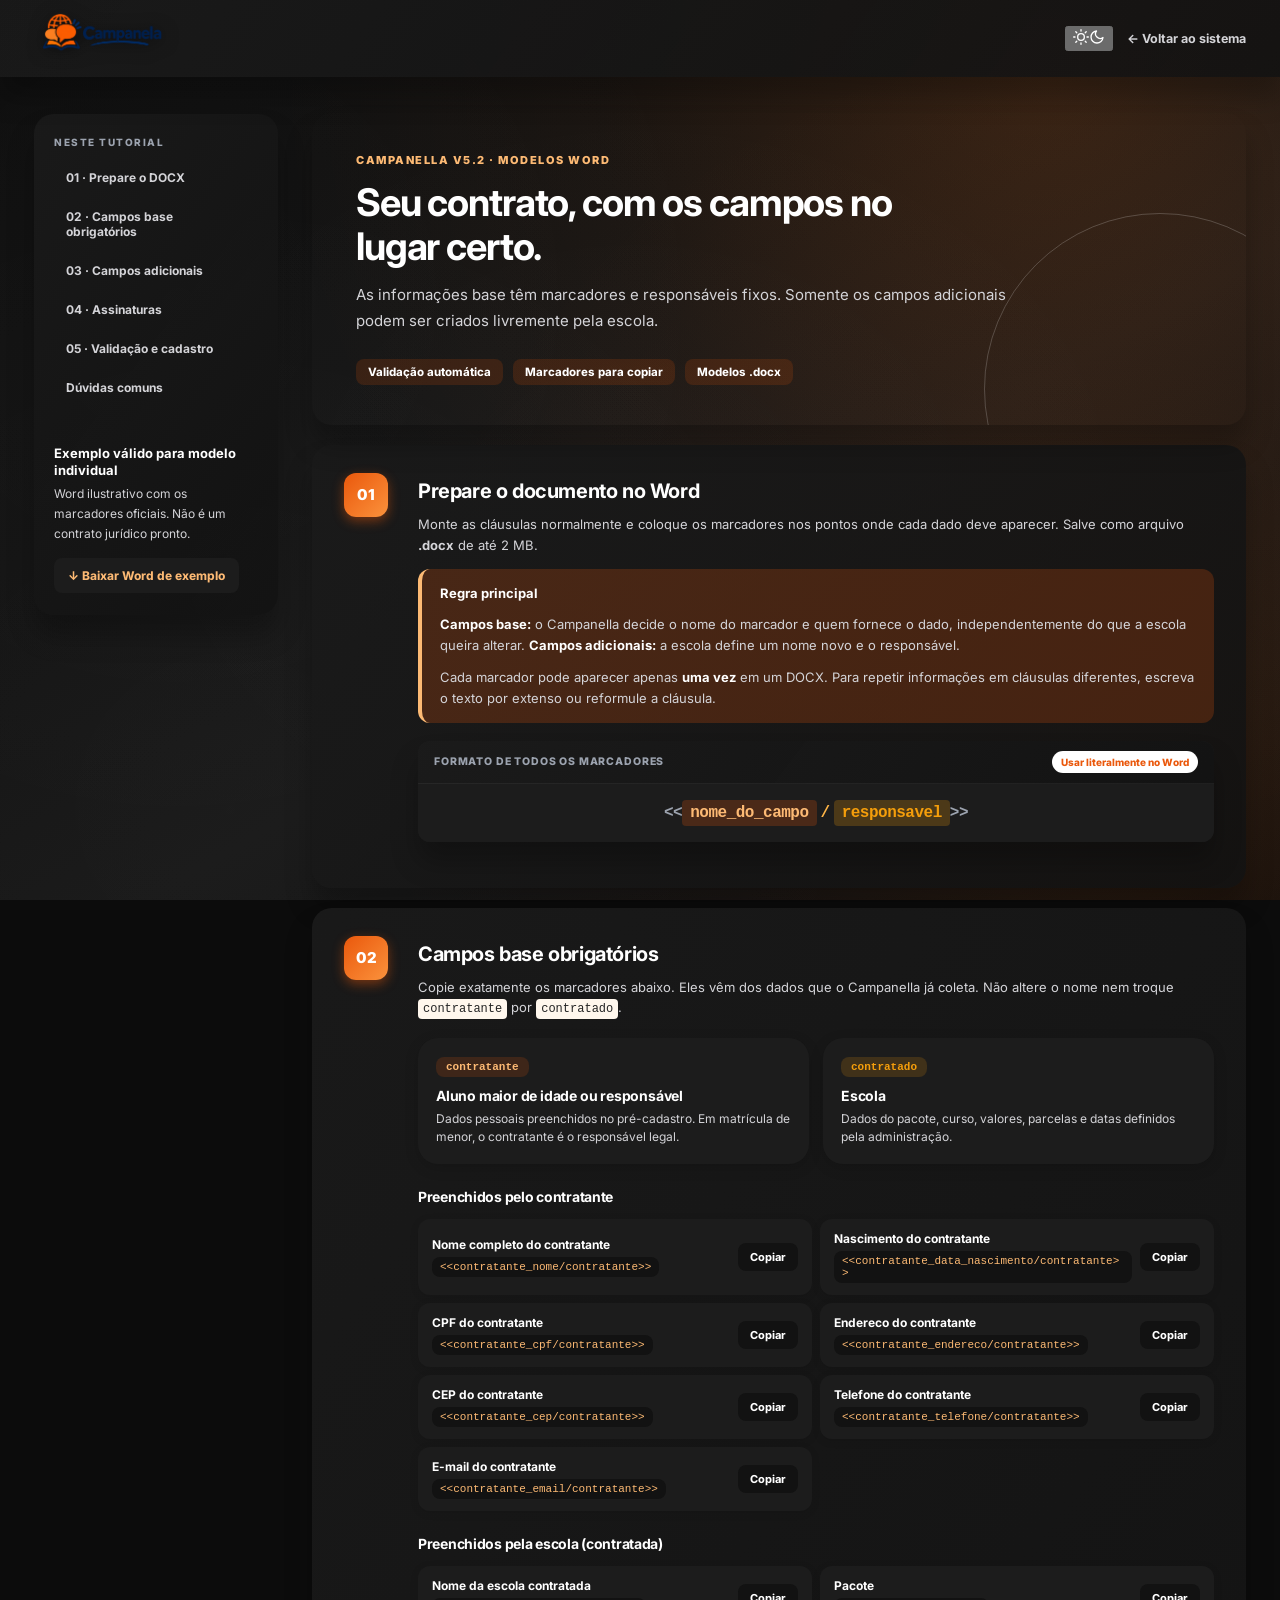
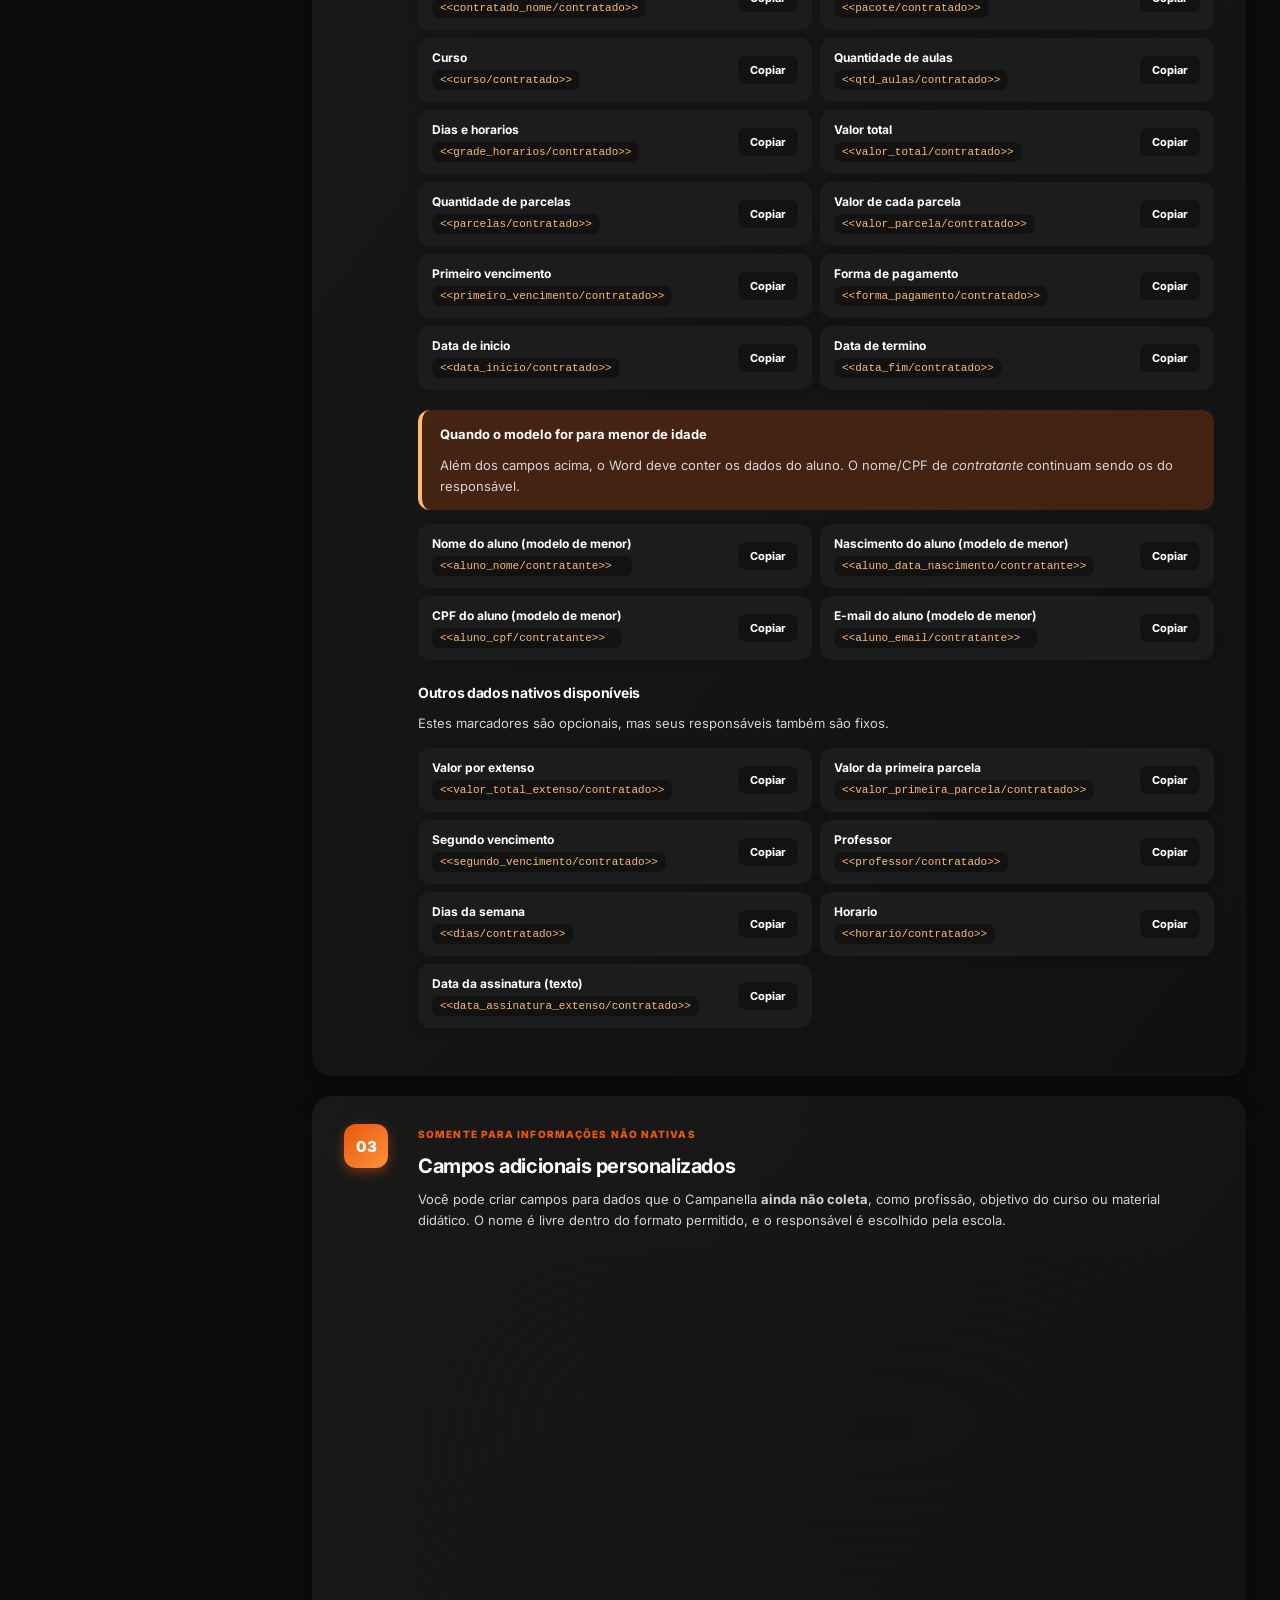
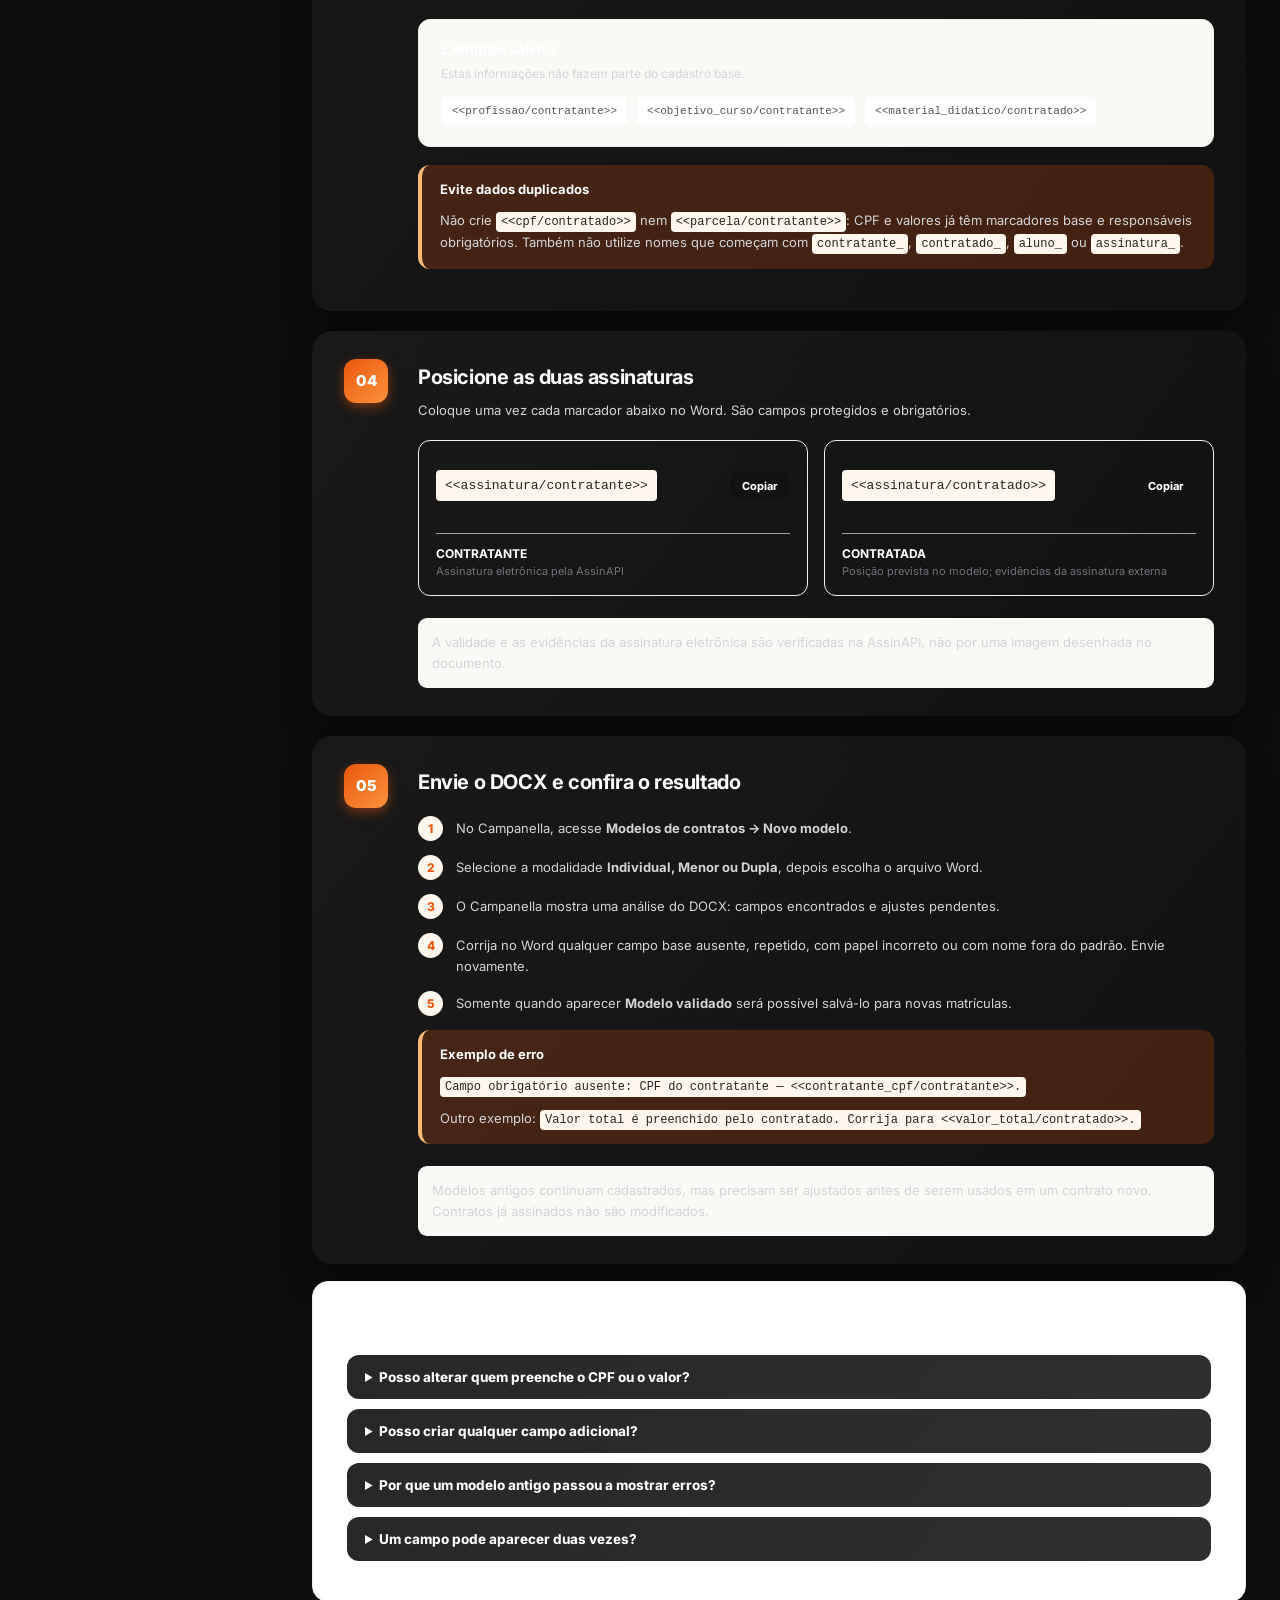
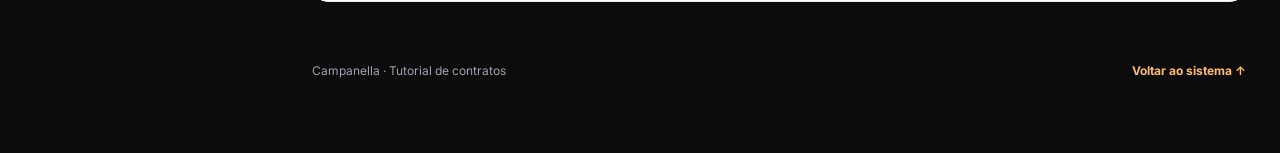
==== ajuda-contratos.html @ b0452ee2 "feat(ui): remover background, bordas e blur da barra superior (topbar transparente em ambos os temas" ====
<!doctype html>
<html lang="pt-BR"><head><meta charset="utf-8"><meta name="viewport" content="width=device-width, initial-scale=1"><meta name="referrer" content="no-referrer"><meta name="robots" content="noindex, nofollow"><title>Campanella · Tutorial de contratos</title><script>
  (function() {
    try {
      var saved = localStorage.getItem('campanella:theme');
      var theme = (saved === 'light' || saved === 'dark') ? saved : 'dark';
      document.documentElement.setAttribute('data-theme', theme);
      document.documentElement.style.colorScheme = theme;
    } catch(e) {}
  })();
</script>
<link rel="icon" type="image/png" href="./assets/img/logo-icon-color.png">
<link rel="apple-touch-icon" href="./assets/img/logo-icon-color.png">
<link rel="preconnect" href="https://fonts.googleapis.com">
<link rel="preconnect" href="https://fonts.gstatic.com" crossorigin>
<link href="https://fonts.googleapis.com/css2?family=Inter:wght@300;400;500;600;700;800&display=swap" rel="stylesheet">
<link rel="stylesheet" href="./css/ajuda-contratos.css?v=5.2">
<link rel="stylesheet" href="./css/vision-theme.css?v=7.0.2">
</head>
<body><header class="guide-top"><div class="guide-top-inner"><a class="guide-brand" href="./index.html"><img class="brand-logo brand-logo-light" src="./assets/img/logo-horizontal-color.png" alt="Campanella" style="height:34px"><img class="brand-logo brand-logo-dark" src="./assets/img/logo-horizontal-color.png" alt="Campanella" style="height:34px"></a><div style="display:flex;align-items:center;gap:14px"><button type="button" class="theme-toggle" id="guideThemeToggle" aria-label="Alternar tema visual" title="Alternar Dark/Light mode"><svg class="theme-icon theme-icon--sun" viewBox="0 0 24 24" width="16" height="16" fill="none" stroke="currentColor" stroke-width="2" stroke-linecap="round" stroke-linejoin="round" aria-hidden="true"><circle cx="12" cy="12" r="5"/><line x1="12" y1="1" x2="12" y2="3"/><line x1="12" y1="21" x2="12" y2="23"/><line x1="4.22" y1="4.22" x2="5.64" y2="5.64"/><line x1="18.36" y1="18.36" x2="19.78" y2="19.78"/><line x1="1" y1="12" x2="3" y2="12"/><line x1="21" y1="12" x2="23" y2="12"/><line x1="4.22" y1="19.78" x2="5.64" y2="18.36"/><line x1="18.36" y1="5.64" x2="19.78" y2="4.22"/></svg><svg class="theme-icon theme-icon--moon" viewBox="0 0 24 24" width="16" height="16" fill="none" stroke="currentColor" stroke-width="2" stroke-linecap="round" stroke-linejoin="round" aria-hidden="true"><path d="M21 12.79A9 9 0 1 1 11.21 3 7 7 0 0 0 21 12.79z"/></svg></button><a class="back" href="./index.html">← Voltar ao sistema</a></div></div></header>
<main class="guide-layout"><aside class="guide-sidebar" aria-label="Navegação"><div class="guide-nav-title">Neste tutorial</div><nav class="guide-nav">
<a href="#preparar">01 · Prepare o DOCX</a><a href="#base">02 · Campos base obrigatórios</a><a href="#extras">03 · Campos adicionais</a><a href="#assinaturas">04 · Assinaturas</a><a href="#validacao">05 · Validação e cadastro</a><a href="#duvidas">Dúvidas comuns</a></nav>
<div class="guide-side-note"><strong>Exemplo válido para modelo individual</strong><p>Word ilustrativo com os marcadores oficiais. Não é um contrato jurídico pronto.</p><a href="./exemplos/Modelo_de_Contrato_com_Marcadores.docx" download>↓ Baixar Word de exemplo</a></div></aside>
<div class="guide-main"><div class="guide-hero"><div class="guide-overline">CAMPANELLA V5.2 · MODELOS WORD</div><h1>Seu contrato, com os campos no lugar certo.</h1><p>As informações base têm marcadores e responsáveis fixos. Somente os campos adicionais podem ser criados livremente pela escola.</p><div class="guide-hero-footer"><span>Validação automática</span><span>Marcadores para copiar</span><span>Modelos .docx</span></div></div>
<section id="preparar" class="step"><div class="step-number">01</div><div class="step-content"><h2>Prepare o documento no Word</h2><p>Monte as cláusulas normalmente e coloque os marcadores nos pontos onde cada dado deve aparecer. Salve como arquivo <strong>.docx</strong> de até 2 MB.</p>
<div class="guide-tip"><strong>Regra principal</strong><p><b>Campos base:</b> o Campanella decide o nome do marcador e quem fornece o dado, independentemente do que a escola queira alterar. <b>Campos adicionais:</b> a escola define um nome novo e o responsável.</p><p>Cada marcador pode aparecer apenas <strong>uma vez</strong> em um DOCX. Para repetir informações em cláusulas diferentes, escreva o texto por extenso ou reformule a cláusula.</p></div>
<div class="syntax-showcase"><div class="syntax-header"><span>FORMATO DE TODOS OS MARCADORES</span><span class="syntax-label">Usar literalmente no Word</span></div><div class="syntax-formula"><span class="syntax-delim">&lt;&lt;</span><span class="syntax-name">nome_do_campo</span><span class="syntax-slash">/</span><span class="syntax-who">responsavel</span><span class="syntax-delim">&gt;&gt;</span></div></div>
</div></section>
<section id="base" class="step"><div class="step-number">02</div><div class="step-content"><h2>Campos base obrigatórios</h2><p>Copie exatamente os marcadores abaixo. Eles vêm dos dados que o Campanella já coleta. Não altere o nome nem troque <code>contratante</code> por <code>contratado</code>.</p>
<div class="role-grid role-definitions"><article class="role-card"><span class="role-token">contratante</span><h4>Aluno maior de idade ou responsável</h4><p>Dados pessoais preenchidos no pré-cadastro. Em matrícula de menor, o contratante é o responsável legal.</p></article><article class="role-card"><span class="role-token">contratado</span><h4>Escola</h4><p>Dados do pacote, curso, valores, parcelas e datas definidos pela administração.</p></article></div>
<h3>Preenchidos pelo contratante</h3><div class="base-field-list"><div class="base-field-line"><div><strong>Nome completo do contratante</strong><code>&lt;&lt;contratante_nome/contratante&gt;&gt;</code></div><button class="copy" type="button" data-copy="&lt;&lt;contratante_nome/contratante&gt;&gt;">Copiar</button></div>
<div class="base-field-line"><div><strong>Nascimento do contratante</strong><code>&lt;&lt;contratante_data_nascimento/contratante&gt;&gt;</code></div><button class="copy" type="button" data-copy="&lt;&lt;contratante_data_nascimento/contratante&gt;&gt;">Copiar</button></div>
<div class="base-field-line"><div><strong>CPF do contratante</strong><code>&lt;&lt;contratante_cpf/contratante&gt;&gt;</code></div><button class="copy" type="button" data-copy="&lt;&lt;contratante_cpf/contratante&gt;&gt;">Copiar</button></div>
<div class="base-field-line"><div><strong>Endereco do contratante</strong><code>&lt;&lt;contratante_endereco/contratante&gt;&gt;</code></div><button class="copy" type="button" data-copy="&lt;&lt;contratante_endereco/contratante&gt;&gt;">Copiar</button></div>
<div class="base-field-line"><div><strong>CEP do contratante</strong><code>&lt;&lt;contratante_cep/contratante&gt;&gt;</code></div><button class="copy" type="button" data-copy="&lt;&lt;contratante_cep/contratante&gt;&gt;">Copiar</button></div>
<div class="base-field-line"><div><strong>Telefone do contratante</strong><code>&lt;&lt;contratante_telefone/contratante&gt;&gt;</code></div><button class="copy" type="button" data-copy="&lt;&lt;contratante_telefone/contratante&gt;&gt;">Copiar</button></div>
<div class="base-field-line"><div><strong>E-mail do contratante</strong><code>&lt;&lt;contratante_email/contratante&gt;&gt;</code></div><button class="copy" type="button" data-copy="&lt;&lt;contratante_email/contratante&gt;&gt;">Copiar</button></div></div>
<h3>Preenchidos pela escola (contratada)</h3><div class="base-field-list"><div class="base-field-line"><div><strong>Nome da escola contratada</strong><code>&lt;&lt;contratado_nome/contratado&gt;&gt;</code></div><button class="copy" type="button" data-copy="&lt;&lt;contratado_nome/contratado&gt;&gt;">Copiar</button></div>
<div class="base-field-line"><div><strong>Pacote</strong><code>&lt;&lt;pacote/contratado&gt;&gt;</code></div><button class="copy" type="button" data-copy="&lt;&lt;pacote/contratado&gt;&gt;">Copiar</button></div>
<div class="base-field-line"><div><strong>Curso</strong><code>&lt;&lt;curso/contratado&gt;&gt;</code></div><button class="copy" type="button" data-copy="&lt;&lt;curso/contratado&gt;&gt;">Copiar</button></div>
<div class="base-field-line"><div><strong>Quantidade de aulas</strong><code>&lt;&lt;qtd_aulas/contratado&gt;&gt;</code></div><button class="copy" type="button" data-copy="&lt;&lt;qtd_aulas/contratado&gt;&gt;">Copiar</button></div>
<div class="base-field-line"><div><strong>Dias e horarios</strong><code>&lt;&lt;grade_horarios/contratado&gt;&gt;</code></div><button class="copy" type="button" data-copy="&lt;&lt;grade_horarios/contratado&gt;&gt;">Copiar</button></div>
<div class="base-field-line"><div><strong>Valor total</strong><code>&lt;&lt;valor_total/contratado&gt;&gt;</code></div><button class="copy" type="button" data-copy="&lt;&lt;valor_total/contratado&gt;&gt;">Copiar</button></div>
<div class="base-field-line"><div><strong>Quantidade de parcelas</strong><code>&lt;&lt;parcelas/contratado&gt;&gt;</code></div><button class="copy" type="button" data-copy="&lt;&lt;parcelas/contratado&gt;&gt;">Copiar</button></div>
<div class="base-field-line"><div><strong>Valor de cada parcela</strong><code>&lt;&lt;valor_parcela/contratado&gt;&gt;</code></div><button class="copy" type="button" data-copy="&lt;&lt;valor_parcela/contratado&gt;&gt;">Copiar</button></div>
<div class="base-field-line"><div><strong>Primeiro vencimento</strong><code>&lt;&lt;primeiro_vencimento/contratado&gt;&gt;</code></div><button class="copy" type="button" data-copy="&lt;&lt;primeiro_vencimento/contratado&gt;&gt;">Copiar</button></div>
<div class="base-field-line"><div><strong>Forma de pagamento</strong><code>&lt;&lt;forma_pagamento/contratado&gt;&gt;</code></div><button class="copy" type="button" data-copy="&lt;&lt;forma_pagamento/contratado&gt;&gt;">Copiar</button></div>
<div class="base-field-line"><div><strong>Data de inicio</strong><code>&lt;&lt;data_inicio/contratado&gt;&gt;</code></div><button class="copy" type="button" data-copy="&lt;&lt;data_inicio/contratado&gt;&gt;">Copiar</button></div>
<div class="base-field-line"><div><strong>Data de termino</strong><code>&lt;&lt;data_fim/contratado&gt;&gt;</code></div><button class="copy" type="button" data-copy="&lt;&lt;data_fim/contratado&gt;&gt;">Copiar</button></div></div>
<div class="guide-tip"><strong>Quando o modelo for para menor de idade</strong><p>Além dos campos acima, o Word deve conter os dados do aluno. O nome/CPF de <em>contratante</em> continuam sendo os do responsável.</p></div><div class="base-field-list"><div class="base-field-line"><div><strong>Nome do aluno (modelo de menor)</strong><code>&lt;&lt;aluno_nome/contratante&gt;&gt;</code></div><button class="copy" type="button" data-copy="&lt;&lt;aluno_nome/contratante&gt;&gt;">Copiar</button></div>
<div class="base-field-line"><div><strong>Nascimento do aluno (modelo de menor)</strong><code>&lt;&lt;aluno_data_nascimento/contratante&gt;&gt;</code></div><button class="copy" type="button" data-copy="&lt;&lt;aluno_data_nascimento/contratante&gt;&gt;">Copiar</button></div>
<div class="base-field-line"><div><strong>CPF do aluno (modelo de menor)</strong><code>&lt;&lt;aluno_cpf/contratante&gt;&gt;</code></div><button class="copy" type="button" data-copy="&lt;&lt;aluno_cpf/contratante&gt;&gt;">Copiar</button></div>
<div class="base-field-line"><div><strong>E-mail do aluno (modelo de menor)</strong><code>&lt;&lt;aluno_email/contratante&gt;&gt;</code></div><button class="copy" type="button" data-copy="&lt;&lt;aluno_email/contratante&gt;&gt;">Copiar</button></div></div>
<h3>Outros dados nativos disponíveis</h3><p>Estes marcadores são opcionais, mas seus responsáveis também são fixos.</p><div class="base-field-list"><div class="base-field-line"><div><strong>Valor por extenso</strong><code>&lt;&lt;valor_total_extenso/contratado&gt;&gt;</code></div><button class="copy" type="button" data-copy="&lt;&lt;valor_total_extenso/contratado&gt;&gt;">Copiar</button></div>
<div class="base-field-line"><div><strong>Valor da primeira parcela</strong><code>&lt;&lt;valor_primeira_parcela/contratado&gt;&gt;</code></div><button class="copy" type="button" data-copy="&lt;&lt;valor_primeira_parcela/contratado&gt;&gt;">Copiar</button></div>
<div class="base-field-line"><div><strong>Segundo vencimento</strong><code>&lt;&lt;segundo_vencimento/contratado&gt;&gt;</code></div><button class="copy" type="button" data-copy="&lt;&lt;segundo_vencimento/contratado&gt;&gt;">Copiar</button></div>
<div class="base-field-line"><div><strong>Professor</strong><code>&lt;&lt;professor/contratado&gt;&gt;</code></div><button class="copy" type="button" data-copy="&lt;&lt;professor/contratado&gt;&gt;">Copiar</button></div>
<div class="base-field-line"><div><strong>Dias da semana</strong><code>&lt;&lt;dias/contratado&gt;&gt;</code></div><button class="copy" type="button" data-copy="&lt;&lt;dias/contratado&gt;&gt;">Copiar</button></div>
<div class="base-field-line"><div><strong>Horario</strong><code>&lt;&lt;horario/contratado&gt;&gt;</code></div><button class="copy" type="button" data-copy="&lt;&lt;horario/contratado&gt;&gt;">Copiar</button></div>
<div class="base-field-line"><div><strong>Data da assinatura (texto)</strong><code>&lt;&lt;data_assinatura_extenso/contratado&gt;&gt;</code></div><button class="copy" type="button" data-copy="&lt;&lt;data_assinatura_extenso/contratado&gt;&gt;">Copiar</button></div></div>
</div></section>
<section id="extras" class="step field-step"><div class="step-number">03</div><div class="step-content"><div class="field-heading"><span class="feature-label">SOMENTE PARA INFORMAÇÕES NÃO NATIVAS</span><h2>Campos adicionais personalizados</h2></div><p>Você pode criar campos para dados que o Campanella <strong>ainda não coleta</strong>, como profissão, objetivo do curso ou material didático. O nome é livre dentro do formato permitido, e o responsável é escolhido pela escola.</p>
<div class="marker-builder"><div class="builder-heading"><div><span class="feature-label">GERADOR DE MARCADORES</span><h3>Monte um campo adicional</h3><p>Escolha um nome novo, indique quem preenche e copie o resultado para o Word.</p></div><span class="builder-tag">Interativo</span></div>
<div class="builder-inputs"><div class="builder-field"><label for="custom-field-name">Nome do campo</label><input id="custom-field-name" type="text" maxlength="40" value="objetivo_curso" spellcheck="false" aria-describedby="marker-validation"><small>Letras minúsculas, números e underline; sem acentos ou espaços.</small></div><div class="builder-field"><label for="custom-field-role">Responsável</label><select id="custom-field-role"><option value="contratante">Contratante — aluno ou responsável</option><option value="contratado">Contratado — escola</option></select><small>Essa escolha vale somente para campos adicionais.</small></div></div>
<div class="builder-output"><div><span class="output-caption">COLE ESTE TEXTO NO WORD</span><code id="custom-marker-preview">&lt;&lt;objetivo_curso/contratante&gt;&gt;</code></div><button id="copy-custom-marker" type="button" class="copy-primary">Copiar marcador</button></div><p id="marker-validation" class="builder-validation" aria-live="polite"></p></div>
<div class="sample-examples"><h3>Exemplos válidos</h3><p>Estas informações não fazem parte do cadastro base.</p><div class="examples-list"><code>&lt;&lt;profissao/contratante&gt;&gt;</code><code>&lt;&lt;objetivo_curso/contratante&gt;&gt;</code><code>&lt;&lt;material_didatico/contratado&gt;&gt;</code></div></div>
<div class="guide-tip"><strong>Evite dados duplicados</strong><p>Não crie <code>&lt;&lt;cpf/contratado&gt;&gt;</code> nem <code>&lt;&lt;parcela/contratante&gt;&gt;</code>: CPF e valores já têm marcadores base e responsáveis obrigatórios. Também não utilize nomes que começam com <code>contratante_</code>, <code>contratado_</code>, <code>aluno_</code> ou <code>assinatura_</code>.</p></div>
</div></section>
<section id="assinaturas" class="step"><div class="step-number">04</div><div class="step-content"><h2>Posicione as duas assinaturas</h2><p>Coloque uma vez cada marcador abaixo no Word. São campos protegidos e obrigatórios.</p><div class="signature-sample"><div class="sig-block"><div class="marker-row"><code>&lt;&lt;assinatura/contratante&gt;&gt;</code><button type="button" class="copy" data-copy="&lt;&lt;assinatura/contratante&gt;&gt;">Copiar</button></div><div class="sig-line"></div><strong>CONTRATANTE</strong><small>Assinatura eletrônica pela AssinAPI</small></div><div class="sig-block"><div class="marker-row"><code>&lt;&lt;assinatura/contratado&gt;&gt;</code><button type="button" class="copy" data-copy="&lt;&lt;assinatura/contratado&gt;&gt;">Copiar</button></div><div class="sig-line"></div><strong>CONTRATADA</strong><small>Posição prevista no modelo; evidências da assinatura externa</small></div></div><p class="small-note">A validade e as evidências da assinatura eletrônica são verificadas na AssinAPI, não por uma imagem desenhada no documento.</p></div></section>
<section id="validacao" class="step"><div class="step-number">05</div><div class="step-content"><h2>Envie o DOCX e confira o resultado</h2><div class="action-sequence"><div><span>1</span><p>No Campanella, acesse <strong>Modelos de contratos → Novo modelo</strong>.</p></div><div><span>2</span><p>Selecione a modalidade <strong>Individual, Menor ou Dupla</strong>, depois escolha o arquivo Word.</p></div><div><span>3</span><p>O Campanella mostra uma análise do DOCX: campos encontrados e ajustes pendentes.</p></div><div><span>4</span><p>Corrija no Word qualquer campo base ausente, repetido, com papel incorreto ou com nome fora do padrão. Envie novamente.</p></div><div><span>5</span><p>Somente quando aparecer <strong>Modelo validado</strong> será possível salvá-lo para novas matrículas.</p></div></div>
<div class="guide-tip"><strong>Exemplo de erro</strong><p><code>Campo obrigatório ausente: CPF do contratante — &lt;&lt;contratante_cpf/contratante&gt;&gt;.</code></p><p>Outro exemplo: <code>Valor total é preenchido pelo contratado. Corrija para &lt;&lt;valor_total/contratado&gt;&gt;.</code></p></div><p class="small-note">Modelos antigos continuam cadastrados, mas precisam ser ajustados antes de serem usados em um contrato novo. Contratos já assinados não são modificados.</p></div></section>
<section class="faq" id="duvidas"><h2>Dúvidas comuns</h2><details><summary>Posso alterar quem preenche o CPF ou o valor?</summary><p>Não. Os responsáveis pelos campos base são definidos pelo Campanella e validados automaticamente.</p></details><details><summary>Posso criar qualquer campo adicional?</summary><p>Sim, desde que seja uma informação nova, com nome válido e não reservado. Você escolhe entre contratante e contratado.</p></details><details><summary>Por que um modelo antigo passou a mostrar erros?</summary><p>O Word pode conter campos genéricos, repetidos ou do lado errado. Substitua o DOCX com os marcadores oficiais, sem alterar contratos já assinados.</p></details><details><summary>Um campo pode aparecer duas vezes?</summary><p>Não nos novos modelos. Para prevenir ambiguidades no preenchimento, o Campanella exige uma única ocorrência por marcador.</p></details></section>
<footer class="guide-footer"><span>Campanella · Tutorial de contratos</span><a href="./index.html">Voltar ao sistema ↑</a></footer></div></main><div id="copy-feedback" aria-live="polite" role="status"></div>
<script type="module">
import {CONTRACT_RESERVED} from './js/contract-fields.js';
const aliases=new Set(['cpf','nome','nome_completo','email','cel','telefone','endereco','cep','data_de_nascimento','data_nascimento','parcela','mensalidade','preco','pacote_contratado','quantidade_de_aulas']);
const name=document.querySelector('#custom-field-name'),role=document.querySelector('#custom-field-role'),result=document.querySelector('#custom-marker-preview'),button=document.querySelector('#copy-custom-marker'),info=document.querySelector('#marker-validation');
function update(){const v=name.value.trim(),valid=/^[a-z][a-z0-9_]{1,39}$/.test(v)&&v!=='assinatura'&&!CONTRACT_RESERVED.has(v)&&!aliases.has(v)&&!/^(contratante_|contratado_|aluno_|assinatura_)/.test(v);
 result.textContent=valid?`<<${v}/${role.value}>>`:'Nome inválido ou reservado';button.disabled=!valid;name.setAttribute('aria-invalid',String(!valid));info.classList.toggle('is-invalid',!valid);info.textContent=valid?'Marcador adicional pronto para copiar para o Word.':'Use um nome novo, com 2 a 40 caracteres, sem espaços ou acentos. Nomes do cadastro base são reservados.';}
name.addEventListener('input',update);role.addEventListener('change',update);update();
document.querySelector('#guideThemeToggle')?.addEventListener('click',()=>{const cur=document.documentElement.getAttribute('data-theme')==='light'?'dark':'light';document.documentElement.setAttribute('data-theme',cur);document.documentElement.style.colorScheme=cur;try{localStorage.setItem('campanella:theme',cur);}catch(e){}});
document.addEventListener('click',async ev=>{const el=ev.target.closest('[data-copy],#copy-custom-marker');if(!el||el.disabled)return;const text=el.id==='copy-custom-marker'?result.textContent:el.dataset.copy;const label=el.textContent;try{await navigator.clipboard.writeText(text);el.textContent='Copiado ✓';}catch{el.textContent='Selecione o código';}setTimeout(()=>el.textContent=label,1600);});
</script></body></html>
---- css/ajuda-contratos.css ----
:root{font-family:Inter,ui-sans-serif,system-ui,-apple-system,Segoe UI,sans-serif;color:#1C1C1C;background:#f5f7f5;font-size:14px}*{box-sizing:border-box}html{scroll-behavior:smooth}body{margin:0}a{color:inherit}button{font:inherit;cursor:pointer}p{line-height:1.68;margin:0}h1,h2,h3{margin:0}code{font-size:12px;color:#242424;background:#FFF7ED;padding:3px 5px;border-radius:4px;overflow-wrap:anywhere}button:focus-visible,a:focus-visible{outline:3px solid #FB923C;outline-offset:3px}
.guide-top{background:#1C1C1C;color:#F5EDE5;position:sticky;top:0;z-index:20;box-shadow:0 3px 15px #12121217}.guide-top-inner{height:76px;max-width:1360px;margin:auto;display:flex;justify-content:space-between;align-items:center;padding:0 34px}.guide-brand{display:flex;align-items:center;gap:11px;text-decoration:none}.logo{display:grid;place-items:center;background:#FFEDD5;color:#1C1C1C;height:38px;width:38px;border-radius:11px;font:700 24px Georgia,serif}.guide-brand strong{font-size:15px;letter-spacing:1.2px;display:block}.guide-brand small{font-size:10px;letter-spacing:1px;color:#FED7AA;text-transform:uppercase}.back{font-size:12px;font-weight:750;text-decoration:none;color:#FED7AA}.back:hover{color:white}
.guide-layout{max-width:1360px;margin:0 auto;padding:39px 34px;display:grid;grid-template-columns:244px minmax(0,1fr);gap:34px;align-items:start}.guide-sidebar{position:sticky;top:114px;padding:22px 20px;border:1px solid #F5EDE5;border-radius:15px;background:#fff;box-shadow:0 5px 16px #12121208}.guide-nav-title{font-size:10px;font-weight:800;letter-spacing:1.5px;text-transform:uppercase;color:#71717A;margin-bottom:12px}.guide-nav{display:grid;gap:3px}.guide-nav a{padding:11px;border-radius:9px;color:#3F3F46;font-weight:700;text-decoration:none;font-size:12px}.guide-nav a:hover{background:#FAF9F6;color:#EA580C}.guide-side-note{border-top:1px solid #F5EDE5;margin-top:18px;padding-top:20px}.guide-side-note strong{font-size:13px}.guide-side-note p{font-size:12px;color:#71717A;margin:6px 0 13px}.guide-side-note a{display:inline-flex;align-items:center;justify-content:center;background:#FFF7ED;color:#EA580C;padding:12px 13px;font-size:12px;text-decoration:none;border-radius:9px;font-weight:800}
.guide-main{min-width:0}.guide-hero{background:linear-gradient(120deg,#1C1C1C,#EA580C);color:white;border-radius:19px;padding:40px 43px;position:relative;overflow:hidden}.guide-hero:after{content:"";position:absolute;right:-90px;bottom:-140px;width:350px;height:350px;border:1px solid #ffffff33;border-radius:50%;pointer-events:none}.guide-overline{font-size:11px;font-weight:850;letter-spacing:1.5px;color:#FDBA74}.guide-hero h1{font-size:clamp(26px,3.3vw,41px);line-height:1.13;letter-spacing:-1.2px;margin:15px 0;max-width:620px}.guide-hero p{font-size:15px;color:#FED7AA;max-width:650px}.guide-hero-footer{display:flex;flex-wrap:wrap;gap:9px;margin-top:26px}.guide-hero-footer span{padding:7px 10px;border-radius:20px;background:#ffffff20;font-size:11px;font-weight:750}
.step{display:grid;grid-template-columns:52px minmax(0,1fr);gap:20px;scroll-margin-top:100px;border:1px solid #F5EDE5;border-radius:16px;padding:30px 34px;margin-top:17px;background:#fff;box-shadow:0 4px 16px #1C1C1C06}.step-number{width:44px;height:44px;border-radius:12px;background:#FFF7ED;color:#EA580C;display:grid;place-items:center;font-size:15px;font-weight:850}.step-content{min-width:0}.step h2{font-size:21px;letter-spacing:-.6px;line-height:1.25;margin:7px 0 12px}.step h3{font-size:14px;margin:24px 0 12px}.step p{color:#52525B;font-size:13px}.guide-checks{display:grid;gap:12px;margin-top:19px}.guide-checks>div{display:flex;align-items:flex-start;gap:10px;font-size:13px;color:#3F3F46}.check{display:grid;place-items:center;flex:0 0 19px;height:19px;background:#FFF7ED;color:#EA580C;border-radius:50%;font-weight:800}.role-grid{display:grid;grid-template-columns:repeat(2,minmax(0,1fr));gap:12px;margin:18px 0}.role-card{border:1px solid #FED7AA;border-radius:12px;padding:17px;min-width:0;background:#FAF9F6}.role-label{font-size:10px;font-weight:850;letter-spacing:1px;color:#71717A}.marker-row{display:flex;align-items:center;justify-content:space-between;gap:10px;flex-wrap:wrap;margin:12px 0 10px}.marker-row code{font-size:13px;background:#FFF7ED;padding:8px 9px}.copy{color:#EA580C;background:white;border:1px solid #FED7AA;border-radius:7px;padding:8px 11px;font-size:11px;font-weight:800}.copy:hover{background:#FFF7ED}.role-card p{font-size:12px}.guide-tip{border-left:3px solid #FDBA74;background:#FAF9F6;border-radius:0 9px 9px 0;padding:15px 17px;margin-top:16px}.guide-tip strong{color:#1C1C1C;font-size:13px}.guide-tip p{font-size:12px;margin-top:6px}.marker-list{display:grid;grid-template-columns:repeat(2,minmax(0,1fr));gap:8px}.marker-list>span{border:1px solid #F5EDE5;border-radius:7px;padding:10px;min-width:0}.marker-list code{font-size:11px;overflow-wrap:anywhere}.signature-sample{display:grid;grid-template-columns:repeat(2,minmax(0,1fr));gap:16px;margin-top:20px}.sig-block{border:1px solid #F5EDE5;padding:17px;border-radius:12px;min-width:0}.sig-line{border-bottom:1px solid #9CA3AF;margin:32px 0 12px}.sig-block strong{display:block;font-size:12px}.sig-block small{font-size:11px;color:#71717A}.action-sequence{display:grid;gap:14px;margin-top:21px}.action-sequence>div{display:flex;align-items:flex-start;gap:13px}.action-sequence span{display:grid;place-items:center;width:25px;height:25px;flex:0 0 25px;border-radius:50%;background:#FFF7ED;color:#EA580C;font-size:12px;font-weight:800}.action-sequence p{padding-top:2px}.small-note{background:#FAF9F6;border-radius:9px;padding:14px;margin-top:22px}.faq{border:1px solid #F5EDE5;border-radius:16px;padding:30px 34px;margin-top:17px;background:#fff;scroll-margin-top:100px}.faq h2{font-size:21px;margin-bottom:18px}.faq details{border-top:1px solid #F5EDE5;padding:16px 0}.faq summary{font-size:13px;font-weight:750;cursor:pointer}.faq details p{color:#52525B;font-size:12px;margin:10px 0 0}.guide-footer{display:flex;justify-content:space-between;gap:15px;color:#71717A;font-size:12px;padding:30px 0}.guide-footer a{color:#EA580C;font-weight:750}
@media(max-width:950px){.guide-layout{grid-template-columns:1fr;gap:16px}.guide-sidebar{position:static;display:grid;grid-template-columns:1fr auto;gap:16px}.guide-nav-title{grid-column:1/-1}.guide-nav{grid-template-columns:repeat(3,minmax(0,1fr));grid-column:1/-1}.guide-side-note{grid-column:1/-1}.guide-sidebar .guide-nav a{font-size:11px;padding:9px}}
@media(max-width:680px){.guide-top-inner{height:65px;padding:0 18px}.guide-layout{padding:16px 12px}.guide-sidebar{padding:14px}.guide-nav{grid-template-columns:repeat(2,minmax(0,1fr))}.guide-hero{padding:29px 23px}.guide-hero h1{font-size:29px}.step{grid-template-columns:1fr;gap:9px;padding:22px 18px}.step-number{width:38px;height:38px}.step h2{margin:5px 0 12px;font-size:20px}.role-grid,.signature-sample,.marker-list{grid-template-columns:1fr}.faq{padding:22px 19px}.back{font-size:11px}}

/* V2.1.2: formula e gerador de marcadores para DOCX */
.field-heading .feature-label,.marker-builder .feature-label{display:inline-block;color:#EA580C;letter-spacing:1.1px;font-weight:850;font-size:10px;margin:3px 0 8px}
.field-heading h2{margin:2px 0 12px}
.syntax-showcase{border:1px solid #FED7AA;border-radius:15px;background:#FAF9F6;margin:20px 0 23px;overflow:hidden}
.syntax-header{background:#FFF7ED;padding:12px 19px;display:flex;justify-content:space-between;gap:10px;align-items:center;font-size:10px;font-weight:850;letter-spacing:1.1px;color:#1C1C1C}
.syntax-header .syntax-label{font-size:10px;letter-spacing:0;background:#fff;color:#EA580C;padding:5px 9px;border-radius:20px}
.syntax-formula{padding:29px 16px 25px;font-size:clamp(13px,1.7vw,23px);font-family:ui-monospace,SFMono-Regular,Consolas,Liberation Mono,monospace;letter-spacing:-.5px;font-weight:750;display:flex;align-items:center;justify-content:center;white-space:nowrap;overflow-x:auto;scrollbar-width:thin}
.syntax-delim{color:#71717A}.syntax-name{color:#C2410C;background:#FED7AA;padding:7px 4px;border-radius:5px}.syntax-slash{color:#ad762c;padding:0 2px}.syntax-who{color:#EA580C;background:#FFF7ED;padding:7px 4px;border-radius:5px}
.syntax-legend{display:grid;grid-template-columns:1fr 1fr 1.25fr;gap:0;border-top:1px solid #FED7AA;background:#fff}
.syntax-legend>div{padding:18px 15px;display:flex;align-items:flex-start;gap:10px;min-width:0}.syntax-legend>div+div{border-left:1px solid #F5EDE5}.syntax-legend strong{display:block;font-size:12px;margin-bottom:5px}.syntax-legend small{display:block;color:#52525B;line-height:1.5;font-size:11px}.syntax-legend code{font-size:10px}
.legend-marker{width:10px;height:10px;border-radius:4px;flex:0 0 10px;margin-top:3px}.legend-name{background:#FB923C}.legend-slash{background:#d8a050}.legend-who{background:#FB923C}
.role-title{margin:14px 0 12px!important}.role-definitions{margin-top:0}.role-definitions h4{font-size:14px;letter-spacing:-.2px;margin:10px 0 7px;color:#1C1C1C}.role-token{display:inline-flex;color:#EA580C;background:#FFF7ED;border-radius:6px;padding:6px 10px;font-weight:750;font-size:12px;font-family:ui-monospace,SFMono-Regular,Consolas,monospace}.role-definitions .role-card:last-child .role-token{background:#FFEDD5;color:#C2410C}
.marker-builder{border:1px solid #FED7AA;border-radius:16px;background:#fff;margin:24px 0 23px;padding:24px;box-shadow:0 6px 18px #1C1C1C0b}.builder-heading{display:flex;justify-content:space-between;align-items:flex-start;gap:12px}.builder-heading h3{font-size:18px;margin:0 0 7px}.builder-heading p{max-width:570px}.builder-tag{font-size:10px;color:#EA580C;padding:7px 10px;background:#FFF7ED;border-radius:999px;font-weight:800;white-space:nowrap}
.builder-inputs{display:grid;grid-template-columns:1fr 1fr;gap:14px;margin-top:20px}.builder-field{display:grid;gap:7px}.builder-field label{font-size:12px;font-weight:800;color:#242424}.builder-field input,.builder-field select{width:100%;height:45px;padding:0 13px;border:1px solid #FED7AA;border-radius:9px;background:#fff;color:#1C1C1C;font-size:13px;min-width:0;outline-offset:1px}.builder-field input:focus,.builder-field select:focus{border-color:#F97316;outline:2px solid #FED7AA}.builder-field input[aria-invalid=true]{border-color:#be6556}.builder-field small{font-size:11px;color:#71717A;line-height:1.5}.builder-field small code{font-size:10px}
.builder-output{margin-top:20px;display:flex;align-items:center;justify-content:space-between;gap:16px;padding:18px;background:#161616;border-radius:12px;color:#fff;min-width:0}.builder-output>div{min-width:0}.output-caption{font-size:10px;font-weight:850;letter-spacing:.9px;display:block;color:#FED7AA;margin-bottom:10px}.builder-output code{display:block;color:#FFF7ED;background:none;font-size:clamp(12px,1.4vw,17px);padding:0;overflow-wrap:anywhere}.copy-primary{border:0;background:#FED7AA;color:#1C1C1C;border-radius:8px;padding:12px 14px;font-size:12px;font-weight:850;white-space:nowrap;flex:0 0 auto}.copy-primary:hover:not(:disabled){background:#FAF9F6}.copy-primary:disabled{opacity:.45;cursor:not-allowed}.builder-validation{font-size:11px!important;color:#3F3F46!important;margin-top:11px!important}.builder-validation.is-invalid{color:#b64f43!important}
.sample-examples{background:#FAF9F6;padding:20px 22px;border:1px solid #F5EDE5;border-radius:12px;margin-bottom:18px}.sample-examples h3{margin:0 0 7px!important}.sample-examples>p{font-size:12px!important}.examples-list{display:flex;flex-wrap:wrap;gap:8px;margin-top:13px}.examples-list code{font-size:11px;border:1px solid #FAF9F6;background:#fff;color:#52525B;padding:8px 10px}
@media(max-width:870px){.syntax-legend{grid-template-columns:1fr}.syntax-legend>div{padding:11px 16px}.syntax-legend>div+div{border-left:0;border-top:1px solid #F5EDE5}.builder-inputs{grid-template-columns:1fr}}
@media(max-width:680px){.syntax-showcase{margin:19px 0}.syntax-header{padding:12px}.syntax-formula{padding:22px 5px;font-size:clamp(11px,3.1vw,16px);letter-spacing:-.5px}.syntax-name,.syntax-who{padding:7px 2px}.marker-builder{padding:17px 14px}.builder-heading{align-items:center}.builder-tag{display:none}.builder-output{flex-direction:column;align-items:stretch;padding:15px;gap:14px}.copy-primary{width:100%}.sample-examples{padding:15px 13px}}

/* V5.2 — validacao visual dos marcadores nativos */
.base-field-list{display:grid;grid-template-columns:repeat(2,minmax(0,1fr));gap:9px;margin:14px 0 24px}
.base-field-line{display:flex;align-items:center;justify-content:space-between;gap:6px;padding:12px 11px;border:1px solid #F5EDE5;border-radius:10px;background:#FFFFFF;min-width:0}
.base-field-line>div{min-width:0}.base-field-line strong{display:block;color:#242424;font-size:11px;margin-bottom:7px}.base-field-line code{display:block;font-size:11px;overflow-wrap:anywhere;color:#C2410C;background:#FFF7ED;padding:5px}.base-field-line button{flex:0 0 auto}
@media(max-width:950px){.base-field-list{grid-template-columns:1fr}}
---- css/vision-theme.css ----
/**
 * CAMPANELLA V7 — VISION UI DESIGN SYSTEM
 * Complete Dark & Light Mode Theme System
 * Vision UI Design System (Warm Sunset Orange & Neutral Obsidian Glassmorphism)
 */

/* ==========================================================================
   1. TOKENS ARCHITECTURE (DARK & LIGHT)
   ========================================================================== */

:root,
[data-theme="dark"] {
  color-scheme: dark;

  /* Backgrounds — Vision UI Pure Neutral Dark & Obsidian Textures (Zero Color Tint) */
  --camp-bg: #0C0C0C;
  --camp-bg-secondary: #121212;
  --camp-bg-radial:
    radial-gradient(circle at 82% 8%, rgba(234, 88, 12, 0.28) 0%, rgba(234, 88, 12, 0.08) 32%, transparent 56%),
    radial-gradient(circle at 14% 34%, rgba(245, 158, 11, 0.20) 0%, rgba(245, 158, 11, 0.06) 26%, transparent 50%),
    radial-gradient(ellipse at 50% 55%, rgba(234, 88, 12, 0.18) 0%, rgba(26, 26, 26, 0.10) 38%, transparent 68%),
    radial-gradient(circle at 88% 85%, rgba(234, 88, 12, 0.26) 0%, rgba(251, 146, 60, 0.09) 30%, transparent 58%),
    radial-gradient(circle at 18% 90%, rgba(251, 146, 60, 0.18) 0%, rgba(234, 88, 12, 0.05) 26%, transparent 52%),
    linear-gradient(150deg, #0E0E0E 0%, #121212 35%, #161616 60%, #0F0F0F 85%, #090909 100%);
  
  /* Surfaces — Vision UI Signature Glassmorphism */
  --camp-surface: #121212;
  --camp-surface-raised: #1C1C1C;
  --camp-surface-floating: #242424;
  --camp-surface-card: linear-gradient(127.09deg, rgba(26, 26, 26, 0.94) 0%, rgba(18, 18, 18, 0.88) 100%);
  --camp-surface-card-border: none;

  /* Inputs & Interactive Controls */
  --camp-input: rgba(20, 20, 20, 0.75);
  --camp-input-focus: rgba(30, 30, 30, 0.90);
  --camp-input-border: rgba(255, 255, 255, 0.12);
  --camp-hover: rgba(255, 255, 255, 0.06);
  --camp-hover-strong: rgba(234, 88, 12, 0.18);

  /* Brand Accents — Vision UI Emerald & Mint Green */
  --camp-primary: #EA580C;
  --camp-primary-hover: #C2410C;
  --camp-primary-glow: rgba(234, 88, 12, 0.45);
  --camp-cyan: #FDBA74;
  --camp-purple: #F59E0B;

  /* Typography — Vision UI High-Contrast White & Muted Slate */
  --camp-text: #FFFFFF;
  --camp-text-secondary: #D4D4D8;
  --camp-text-muted: #9CA3AF;
  --camp-text-disabled: #52525B;

  /* Semantic Feedback (Pure Borderless Glass) */
  --camp-success: #EA580C;
  --camp-success-bg: rgba(234, 88, 12, 0.22);
  --camp-success-border: transparent;
  --camp-warning: #FFB547;
  --camp-warning-bg: rgba(255, 181, 71, 0.22);
  --camp-warning-border: transparent;
  --camp-danger: #E31A1A;
  --camp-danger-bg: rgba(227, 26, 26, 0.22);
  --camp-danger-border: transparent;
  --camp-info: #EA580C;
  --camp-info-bg: rgba(234, 88, 12, 0.22);
  --camp-info-border: transparent;

  /* Borders & Dividers — Vision UI is Borderless */
  --camp-border: transparent;
  --camp-border-subtle: transparent;
  --camp-border-strong: transparent;
  --camp-divider: rgba(255, 255, 255, 0.05);
  --camp-divider-subtle: rgba(255, 255, 255, 0.03);

  /* Shadows — Vision UI signature elevation */
  --camp-shadow-sm: 0 2px 8px rgba(0, 0, 0, 0.2);
  --camp-shadow-card: 0px 20px 27px 0px rgba(0, 0, 0, 0.25);
  --camp-shadow-card-hover: 0px 24px 35px 0px rgba(0, 0, 0, 0.38);
  --camp-shadow-floating: 0 20px 48px rgba(0, 0, 0, 0.6);
  --camp-shadow-btn: 0px 4px 14px 0px rgba(234, 88, 12, 0.4);

  /* Gradients */
  --camp-gradient-primary: linear-gradient(135deg, #EA580C 0%, #FB923C 100%);
  --camp-gradient-surface: linear-gradient(127.09deg, rgba(18, 18, 18, 0.94) 0%, rgba(14, 14, 14, 0.88) 100%);
  --camp-gradient-sidebar: linear-gradient(180deg, #121212 0%, #0C0C0C 100%);
  --camp-gradient-icon: linear-gradient(135deg, #EA580C 0%, #FDBA74 100%);

  /* Scrollbars */
  --camp-scrollbar-thumb: rgba(255, 255, 255, 0.18);
  --camp-scrollbar-track: rgba(12, 12, 12, 0.7);

  /* Bridge to existing legacy variables */
  --c-ink: #FFFFFF;
  --c-green: #EA580C;
  --c-border: transparent;
  --c-soft: #161616;
  --crm-stroke: transparent;
  --crm-forest: #EA580C;
  --crm-muted: #9CA3AF;
  --crm-bg: #0C0C0C;
}

[data-theme="light"] {
  color-scheme: light;

  /* Backgrounds */
  --camp-bg: #FAF9F6;
  --camp-bg-secondary: #F5F2EB;
  --camp-bg-radial: radial-gradient(at 85% 0%, rgba(234, 88, 12, 0.12) 0px, transparent 55%),
                    radial-gradient(at 5% 45%, rgba(245, 158, 11, 0.08) 0px, transparent 50%),
                    radial-gradient(at 50% 90%, rgba(251, 146, 60, 0.08) 0px, transparent 40%);
  
  /* Surfaces — Authentic Frosted Glassmorphism */
  --camp-surface: rgba(255, 255, 255, 0.85);
  --camp-surface-raised: rgba(255, 255, 255, 0.92);
  --camp-surface-floating: rgba(255, 255, 255, 0.96);
  --camp-surface-card: linear-gradient(135deg, rgba(255, 255, 255, 0.85) 0%, rgba(255, 255, 255, 0.68) 100%);
  --camp-surface-card-border: transparent;

  /* Inputs & Interactive Controls */
  --camp-input: rgba(255, 255, 255, 0.75);
  --camp-input-focus: rgba(255, 255, 255, 0.96);
  --camp-input-border: rgba(234, 88, 12, 0.22);
  --camp-hover: rgba(234, 88, 12, 0.06);
  --camp-hover-strong: rgba(234, 88, 12, 0.12);

  /* Brand Accents */
  --camp-primary: #EA580C;
  --camp-primary-hover: #C2410C;
  --camp-primary-glow: rgba(234, 88, 12, 0.28);
  --camp-cyan: #FB923C;
  --camp-purple: #F59E0B;

  /* Typography — Crisp High Contrast (Zero Blue) */
  --camp-text: #18181B;
  --camp-text-secondary: #3F3F46;
  --camp-text-muted: #6B7280;
  --camp-text-disabled: #A1A1AA;

  /* Semantic Feedback (Pure Borderless) */
  --camp-success: #EA580C;
  --camp-success-bg: rgba(234, 88, 12, 0.14);
  --camp-success-border: transparent;
  --camp-warning: #9A5700;
  --camp-warning-bg: rgba(154, 87, 0, 0.12);
  --camp-warning-border: transparent;
  --camp-danger: #C53030;
  --camp-danger-bg: rgba(197, 48, 48, 0.12);
  --camp-danger-border: transparent;
  --camp-info: #EA580C;
  --camp-info-bg: rgba(234, 88, 12, 0.14);
  --camp-info-border: transparent;

  /* Borders & Dividers — Vision UI is Borderless */
  --camp-border: transparent;
  --camp-border-subtle: transparent;
  --camp-border-strong: transparent;
  --camp-divider: rgba(0, 0, 0, 0.05);
  --camp-divider-subtle: rgba(0, 0, 0, 0.02);

  /* Shadows — Frosted Glass Elevation (Zero Blue) */
  --camp-shadow-sm: 0 2px 8px rgba(24, 24, 24, 0.04);
  --camp-shadow-card: 0px 14px 35px rgba(24, 24, 24, 0.05), inset 0 1px 2px rgba(255, 255, 255, 0.95);
  --camp-shadow-card-hover: 0px 20px 42px rgba(234, 88, 12, 0.14), inset 0 1px 2px rgba(255, 255, 255, 1);
  --camp-shadow-floating: 0 24px 60px rgba(24, 24, 24, 0.12);
  --camp-shadow-btn: 0 4px 14px rgba(234, 88, 12, 0.28);

  /* Gradients */
  --camp-gradient-primary: linear-gradient(135deg, #EA580C 0%, #FB923C 100%);
  --camp-gradient-surface: linear-gradient(135deg, rgba(255, 255, 255, 0.85) 0%, rgba(255, 255, 255, 0.68) 100%);
  --camp-gradient-sidebar: linear-gradient(180deg, rgba(255, 255, 255, 0.90) 0%, rgba(250, 248, 245, 0.80) 100%);
  --camp-gradient-icon: linear-gradient(135deg, #EA580C 0%, #FDBA74 100%);

  /* Scrollbars */
  --camp-scrollbar-thumb: rgba(234, 88, 12, 0.35);
  --camp-scrollbar-track: transparent;

  /* Bridge to existing legacy variables */
  --c-ink: #18181B;
  --c-green: #EA580C;
  --c-border: transparent;
  --c-soft: rgba(243, 248, 245, 0.8);
  --crm-stroke: transparent;
  --crm-forest: #EA580C;
  --crm-muted: #3F3F46;
  --crm-bg: #FAF9F6;
}

:root {
  --camp-font: 'Plus Jakarta Sans', 'Inter', -apple-system, BlinkMacSystemFont, 'Segoe UI', Roboto, sans-serif;
  --camp-radius-xs: 6px;
  --camp-radius-sm: 8px;
  --camp-radius-md: 12px;
  --camp-radius-lg: 20px;
  --camp-radius-xl: 24px;
  --camp-radius-pill: 8px;
  --camp-transition: background-color 0.18s ease, border-color 0.18s ease, color 0.15s ease, box-shadow 0.18s ease, transform 0.15s ease;
}

/* ==========================================================================
   2. GLOBAL BASE & TYPOGRAPHY
   ========================================================================== */

html {
  font-family: var(--camp-font);
  background-color: var(--camp-bg) !important;
  color: var(--camp-text) !important;
  font-size: 14px;
}

body {
  margin: 0;
  background-color: var(--camp-bg) !important;
  background-image: var(--camp-bg-radial) !important;
  background-attachment: fixed !important;
  color: var(--camp-text) !important;
  min-height: 100vh;
}

h1, h2, h3, h4, h5, h6 {
  color: var(--camp-text) !important;
  font-weight: 700;
  letter-spacing: -0.02em;
}

p {
  color: var(--camp-text-secondary);
}

.muted, .subtle {
  color: var(--camp-text-muted) !important;
}

.eyebrow {
  color: var(--camp-cyan) !important;
  font-weight: 800;
  letter-spacing: 1.5px;
  font-size: 10.5px;
  text-transform: uppercase;
}

[data-theme="light"] .eyebrow {
  color: var(--camp-primary) !important;
}

.leadline {
  color: var(--camp-text-secondary) !important;
}

/* Custom Scrollbars */
::-webkit-scrollbar {
  width: 8px;
  height: 8px;
}
::-webkit-scrollbar-track {
  background: var(--camp-scrollbar-track);
}
::-webkit-scrollbar-thumb {
  background: var(--camp-scrollbar-thumb);
  border-radius: var(--camp-radius-pill);
}
::-webkit-scrollbar-thumb:hover {
  background: var(--camp-primary);
}

/* Accessibility Focus Rings */
:focus-visible {
  outline: 2px solid var(--camp-cyan) !important;
  outline-offset: 2px !important;
}

[data-theme="light"] :focus-visible {
  outline-color: var(--camp-primary) !important;
}

input:focus-visible,
select:focus-visible,
textarea:focus-visible {
  outline: none !important;
  border-color: var(--camp-primary) !important;
  box-shadow: 0 0 0 3px var(--camp-primary-glow) !important;
}

/* ==========================================================================
   3. THEME TOGGLE BUTTON COMPONENT
   ========================================================================== */

.theme-toggle-btn {
  display: inline-flex;
  align-items: center;
  gap: 8px;
  background: var(--camp-surface-raised);
  border: none !important;
  color: var(--camp-text);
  padding: 8px 14px;
  border-radius: var(--camp-radius-pill);
  font-size: 12px;
  font-weight: 600;
  cursor: pointer;
  transition: var(--camp-transition);
  outline: none;
}

.theme-toggle-btn:hover {
  background: var(--camp-hover);
  border-color: var(--camp-primary);
  transform: translateY(-1px);
}

.theme-toggle-btn:focus-visible {
  outline: 2px solid var(--camp-primary);
  outline-offset: 2px;
}

.theme-toggle-icon {
  display: flex;
  align-items: center;
  justify-content: center;
  width: 18px;
  height: 18px;
  color: var(--camp-cyan);
}

[data-theme="light"] .theme-toggle-icon {
  color: var(--camp-primary);
}

/* ==========================================================================
   4. SHELL, SIDEBAR & HEADER (VISION UI PREMIUM)
   ========================================================================== */

.shell {
  display: grid;
  grid-template-columns: 260px minmax(0, 1fr);
  min-height: 100vh;
  background: transparent;
}

/* Three-column admin layout for Calendar page */
.shell.cal-admin-shell {
  display: grid !important;
  grid-template-columns: 80px 240px minmax(0, 1fr) !important;
  min-height: 100vh !important;
}

/* Teacher portal shell */
.shell.cal-teacher-shell {
  display: grid !important;
  grid-template-columns: 260px minmax(0, 1fr) !important;
  min-height: 100vh !important;
}

/* Collapsed primary sidebar in Calendar view */
.cal-admin-shell > .sidebar {
  width: 80px !important;
  padding: 24px 8px !important;
  gap: 20px !important;
  align-items: center !important;
  display: flex !important;
  flex-direction: column !important;
}

.cal-admin-shell > .sidebar > .brand {
  padding: 0 !important;
  justify-content: center !important;
  border-bottom: none !important;
}

.cal-admin-shell > .sidebar > .brand > div,
.cal-admin-shell > .sidebar > .sidebar-current {
  display: none !important;
}

.cal-admin-shell > .sidebar .nav-group,
.cal-admin-shell > .sidebar .nav-btn > span:last-child {
  display: none !important;
}

.cal-admin-shell > .sidebar .nav-section {
  margin-bottom: 4px !important;
  width: 100% !important;
}

.cal-admin-shell > .sidebar .nav {
  display: flex !important;
  flex-direction: column !important;
  align-items: center !important;
  gap: 6px !important;
}

.cal-admin-shell > .sidebar .nav-btn {
  justify-content: center !important;
  padding: 0 !important;
  width: 48px !important;
  height: 48px !important;
  border-radius: 12px !important;
  margin: 0 auto !important;
}

.cal-admin-shell > .sidebar .nav-ico {
  width: 24px !important;
  height: 24px !important;
  font-size: 20px !important;
  display: flex !important;
  align-items: center !important;
  justify-content: center !important;
  margin: 0 !important;
}

.cal-admin-shell > .sidebar .sidebar-bottom {
  margin-top: auto !important;
  padding: 12px 0 0 !important;
  border-top: none !important;
  display: flex !important;
  justify-content: center !important;
  width: 100% !important;
}

.cal-admin-shell > .sidebar .account-person,
.cal-admin-shell > .sidebar .account-trigger > svg {
  display: none !important;
}

.cal-admin-shell > .sidebar .account-trigger {
  justify-content: center !important;
  padding: 0 !important;
  width: 44px !important;
  height: 44px !important;
  border-radius: 50% !important;
  background: var(--camp-surface-raised) !important;
  border: none !important;
}

.cal-admin-shell > .sidebar .account-dropdown {
  left: 84px !important;
  right: auto !important;
  bottom: 12px !important;
}

/* Secondary Calendar Sidebar */
.cal-secondary-sidebar {
  position: sticky !important;
  top: 0 !important;
  height: 100vh !important;
  overflow-y: auto !important;
  background: var(--camp-surface-secondary, #0D0D0D) !important;
  border-right: 1px solid var(--camp-divider) !important;
  padding: 24px 14px 20px !important;
  display: flex !important;
  flex-direction: column !important;
  gap: 16px !important;
  box-sizing: border-box !important;
  z-index: 10 !important;
  backdrop-filter: blur(20px);
}

[data-theme="light"] .cal-secondary-sidebar {
  background: #FFFFFF !important;
  border-right: 1px solid rgba(0, 0, 0, 0.05) !important;
  box-shadow: 2px 0 16px rgba(0, 0, 0, 0.02) !important;
}

.cal-secondary-sidebar h2 {
  font-size: 11px !important;
  font-weight: 800 !important;
  text-transform: uppercase !important;
  letter-spacing: 1.2px !important;
  color: var(--camp-text-muted) !important;
  padding: 6px 12px 10px !important;
  margin: 0 !important;
}

.cal-secondary-sidebar nav {
  display: flex !important;
  flex-direction: column !important;
  gap: 6px !important;
}

.cal-secondary-sidebar nav button {
  border: 0 !important;
  text-align: left !important;
  border-radius: 12px !important;
  background: transparent !important;
  color: var(--camp-text-secondary) !important;
  font-size: 13px !important;
  font-weight: 600 !important;
  padding: 12px 14px !important;
  display: flex !important;
  gap: 12px !important;
  align-items: center !important;
  cursor: pointer !important;
  transition: var(--camp-transition) !important;
  width: 100% !important;
  box-sizing: border-box !important;
}

.cal-secondary-sidebar nav button .cal-nav-icon {
  width: 20px !important;
  height: 20px !important;
  display: inline-flex !important;
  align-items: center !important;
  justify-content: center !important;
  color: inherit !important;
  flex-shrink: 0 !important;
}

.cal-secondary-sidebar nav button:hover {
  background: var(--camp-hover) !important;
  color: var(--camp-text) !important;
}

.cal-secondary-sidebar nav button.active {
  background: var(--camp-primary) !important;
  color: #FFFFFF !important;
  box-shadow: 0 4px 14px 0 rgba(234, 88, 12, 0.4) !important;
  font-weight: 700 !important;
}

[data-theme="light"] .cal-secondary-sidebar nav button.active {
  background: var(--camp-primary) !important;
  color: #FFFFFF !important;
  box-shadow: 0 4px 14px 0 rgba(234, 88, 12, 0.3) !important;
}

.cal-admin-shell > .workspace {
  min-width: 0 !important;
}

.cal-admin-shell > .workspace .content {
  padding: 28px 36px !important;
}

.sidebar {
  background: var(--camp-gradient-sidebar) !important;
  border-right: 1px solid var(--camp-border) !important;
  color: var(--camp-text) !important;
  padding: 24px 16px 20px;
  display: flex;
  flex-direction: column;
  gap: 20px;
  position: sticky;
  top: 0;
  height: 100vh;
  box-sizing: border-box;
  backdrop-filter: blur(20px);
  z-index: 20;
}

[data-theme="dark"] .sidebar {
  box-shadow: 4px 0 32px rgba(0, 0, 0, 0.45);
}

[data-theme="light"] .sidebar {
  box-shadow: 4px 0 24px rgba(24, 24, 24, 0.05);
}

.sidebar .brand {
  display: flex;
  align-items: center;
  gap: 12px;
  padding: 4px 10px 14px;
  border-bottom: 1px solid var(--camp-border);
}

.sidebar .mark {
  background: var(--camp-gradient-primary) !important;
  color: #FFFFFF !important;
  width: 38px;
  height: 38px;
  border-radius: var(--camp-radius-md);
  display: inline-flex;
  align-items: center;
  justify-content: center;
  font-family: var(--camp-font);
  font-weight: 800;
  font-size: 20px;
  box-shadow: 0 4px 18px var(--camp-primary-glow) !important;
}

.sidebar .brand-title {
  color: var(--camp-text) !important;
  font-weight: 800;
  font-size: 15px;
  letter-spacing: 0.8px;
}

.sidebar .brand-sub {
  color: var(--camp-text-muted) !important;
  font-size: 10px;
  letter-spacing: 1.2px;
  text-transform: uppercase;
  font-weight: 700;
}

.sidebar-current {
  background: transparent !important;
  border: none !important;
  box-shadow: none !important;
  padding: 2px 10px 12px !important;
  margin: 0 !important;
  display: flex;
  flex-direction: column;
}

.sidebar-current-label {
  display: none !important;
}

.sidebar-current-name {
  color: var(--camp-text) !important;
  font-size: 15px !important;
  font-weight: 800 !important;
  letter-spacing: -0.2px !important;
  display: flex !important;
  align-items: center !important;
  gap: 8px !important;
}

.sidebar-current-name svg {
  color: var(--camp-cyan, #FB923C) !important;
  stroke: var(--camp-cyan, #FB923C) !important;
  width: 17px !important;
  height: 17px !important;
  flex-shrink: 0 !important;
  filter: drop-shadow(0 0 6px rgba(251, 146, 60, 0.4)) !important;
}

.sidebar-menu {
  flex: 1;
  overflow-y: auto;
  margin-right: -4px;
  padding-right: 4px;
  scrollbar-width: none !important;
  -ms-overflow-style: none !important;
}

.sidebar-menu::-webkit-scrollbar,
.sidebar::-webkit-scrollbar,
.sidebar *::-webkit-scrollbar {
  display: none !important;
  width: 0 !important;
  height: 0 !important;
  background: transparent !important;
}

.nav-section {
  margin-bottom: 14px;
}

.nav-group {
  color: var(--camp-text-muted) !important;
  font-size: 10.5px !important;
  letter-spacing: 1.4px !important;
  text-transform: uppercase !important;
  font-weight: 800 !important;
  padding: 6px 12px 6px !important;
}

.nav {
  display: flex;
  flex-direction: column;
  gap: 4px;
}

.nav-btn {
  color: var(--camp-text-secondary) !important;
  border: none !important;
  border-radius: 14px !important;
  background: transparent !important;
  padding: 10px 14px !important;
  display: flex;
  align-items: center;
  gap: 12px;
  font-size: 13.5px !important;
  font-weight: 600 !important;
  transition: all 0.2s cubic-bezier(0.4, 0, 0.2, 1) !important;
  text-align: left;
  width: 100%;
}

.nav-btn .nav-ico {
  display: inline-flex !important;
  align-items: center !important;
  justify-content: center !important;
  width: 22px !important;
  height: 22px !important;
  min-width: 22px !important;
  border-radius: 0 !important;
  background: transparent !important;
  box-shadow: none !important;
  border: none !important;
  color: var(--camp-text-muted) !important;
  transition: all 0.2s cubic-bezier(0.4, 0, 0.2, 1) !important;
}

.nav-btn .nav-ico svg,
.nav-btn .nav-ico .camp-icon {
  width: 19px !important;
  height: 19px !important;
  color: var(--camp-text-muted) !important;
  stroke: var(--camp-text-muted) !important;
  transition: all 0.2s ease !important;
}

.nav-btn:hover {
  background: var(--camp-hover) !important;
  color: var(--camp-text) !important;
}

.nav-btn:hover .nav-ico {
  background: transparent !important;
  box-shadow: none !important;
  border: none !important;
  color: var(--camp-primary) !important;
}

.nav-btn:hover .nav-ico svg,
.nav-btn:hover .nav-ico .camp-icon {
  color: var(--camp-primary) !important;
  stroke: var(--camp-primary) !important;
  transform: scale(1.08) !important;
}

.nav-btn.active {
  background: var(--camp-surface-raised) !important;
  border: none !important;
  color: var(--camp-text) !important;
  font-weight: 750 !important;
  box-shadow: var(--camp-shadow-card) !important;
}

.nav-btn.active .nav-ico {
  background: transparent !important;
  box-shadow: none !important;
  border: none !important;
  border-radius: 0 !important;
  color: var(--camp-primary) !important;
}

.nav-btn.active .nav-ico svg,
.nav-btn.active .nav-ico .camp-icon {
  color: var(--camp-primary) !important;
  stroke: var(--camp-primary) !important;
  transform: scale(1.06) !important;
}

.sidebar-bottom {
  border-top: none !important;
  padding: 16px 0 0 !important;
  margin-top: auto !important;
}

/* User Account Trigger & Dropdown */
.account-trigger {
  display: flex;
  align-items: center;
  gap: 12px;
  padding: 10px 14px !important;
  border-radius: 16px !important;
  cursor: pointer;
  background: var(--camp-surface-raised) !important;
  border: none !important;
  color: var(--camp-text) !important;
  box-shadow: var(--camp-shadow-card) !important;
  transition: all 0.25s cubic-bezier(0.4, 0, 0.2, 1) !important;
}

.account-trigger:hover {
  background: var(--camp-hover);
  border-color: var(--camp-border-strong);
}

.account-avatar {
  width: 32px;
  height: 32px;
  border-radius: var(--camp-radius-sm);
  background: var(--camp-gradient-icon) !important;
  color: #FFFFFF !important;
  font-weight: 800;
  display: grid;
  place-items: center;
  font-size: 13px;
}

.account-person b {
  display: block;
  font-size: 12.5px;
  color: var(--camp-text);
}

.account-person small {
  display: block;
  font-size: 10.5px;
  color: var(--camp-text-muted);
}

.account-dropdown {
  background: var(--camp-surface-floating) !important;
  border: none !important;
  border-radius: var(--camp-radius-lg) !important;
  box-shadow: var(--camp-shadow-floating) !important;
  backdrop-filter: blur(24px);
  padding: 12px;
  color: var(--camp-text) !important;
}

.account-dropdown-top {
  display: flex;
  gap: 10px;
  align-items: center;
  padding: 6px 8px 12px;
  border-bottom: 1px solid var(--camp-border);
}

.account-dropdown-title {
  font-size: 10px;
  letter-spacing: 1.2px;
  text-transform: uppercase;
  color: var(--camp-text-muted);
  font-weight: 800;
  margin: 10px 8px 6px;
}

.account-option {
  color: var(--camp-text-secondary) !important;
  background: transparent !important;
  border: 0 !important;
  border-radius: var(--camp-radius-sm) !important;
  padding: 8px 10px !important;
  width: 100%;
  display: flex;
  align-items: center;
  gap: 10px;
  font-size: 12.5px;
  font-weight: 600;
  cursor: pointer;
  transition: var(--camp-transition);
}

.account-option:hover {
  background: var(--camp-hover) !important;
  color: var(--camp-text) !important;
}

.account-divider {
  height: 1px;
  background: var(--camp-border) !important;
  margin: 8px 0;
}

/* Workspace & Topbar */
.workspace {
  min-width: 0;
  display: flex;
  flex-direction: column;
}

.topbar {
  height: 72px;
  display: flex;
  align-items: center;
  justify-content: space-between;
  padding: 0 36px;
  border-bottom: none !important;
  background: transparent !important;
  backdrop-filter: none !important;
  -webkit-backdrop-filter: none !important;
  box-shadow: none !important;
  position: sticky;
  top: 0;
  z-index: 10;
}

.topbar .subtle {
  font-size: 13px;
  color: var(--camp-text-secondary) !important;
}

.topbar .subtle b {
  color: var(--camp-text) !important;
  font-weight: 700;
}

.topbar-right {
  display: flex;
  align-items: center;
  gap: 12px;
}

.topbar-chip {
  background: var(--camp-surface-raised) !important;
  border: none !important;
  color: var(--camp-text-secondary) !important;
  padding: 6px 12px;
  border-radius: var(--camp-radius-pill);
  font-size: 11.5px;
  font-weight: 700;
  display: inline-flex;
  align-items: center;
  gap: 6px;
}

.content {
  max-width: 1440px;
  padding: 32px 36px 60px;
  margin: 0 auto;
  width: 100%;
  box-sizing: border-box;
}

/* ==========================================================================
   5. BUTTONS & ACTIONS (VISION UI BUTTONS SYSTEM)
   ========================================================================== */

.btn,
.crm-btn,
button.btn {
  font-family: var(--camp-font);
  border: none !important;
  background: var(--camp-gradient-primary) !important;
  color: #FFFFFF !important;
  border-radius: 12px !important;
  padding: 10px 20px !important;
  font-weight: 750 !important;
  font-size: 11px !important;
  text-transform: uppercase !important;
  letter-spacing: 0.8px !important;
  display: inline-flex;
  gap: 8px;
  align-items: center;
  justify-content: center;
  box-shadow: 0px 4px 14px 0px rgba(234, 88, 12, 0.45) !important;
  transition: transform 0.15s ease, box-shadow 0.15s ease, filter 0.15s ease;
  cursor: pointer;
  text-decoration: none;
  box-sizing: border-box;
  line-height: 1.4;
}

.btn:hover,
.crm-btn:hover {
  transform: translateY(-2px);
  box-shadow: 0px 6px 20px 0px rgba(234, 88, 12, 0.65) !important;
  filter: brightness(1.08);
}

.btn:active,
.crm-btn:active,
.home-shortcut:active {
  transform: translateY(0) scale(0.98) !important;
  box-shadow: 0px 2px 8px 0px rgba(234, 88, 12, 0.4) !important;
}

.btn:disabled,
.crm-btn:disabled {
  opacity: 0.45 !important;
  cursor: not-allowed !important;
  transform: none !important;
  box-shadow: none !important;
  filter: grayscale(0.5);
}

/* Botão Simples & Abas Inativas (Pure Glassmorphism — ZERO STROKE BORDER) */
.btn.light,
.btn.secondary,
.btn.subtle,
.crm-btn:not(.primary),
.tabs .btn.light,
.tabs button:not(.btn):not(.active),
.crm-tabs button:not(.active),
.cal-switcher button:not(.selected) {
  background: rgba(255, 255, 255, 0.08) !important;
  border: none !important;
  outline: none !important;
  color: #FFFFFF !important;
  box-shadow: 0px 4px 14px 0px rgba(0, 0, 0, 0.2) !important;
  backdrop-filter: blur(20px) saturate(180%) !important;
  -webkit-backdrop-filter: blur(20px) saturate(180%) !important;
  font-size: 11px !important;
  font-weight: 750 !important;
  text-transform: uppercase !important;
  letter-spacing: 0.8px !important;
  border-radius: 12px !important;
  padding: 10px 18px !important;
}

[data-theme="light"] .btn.light,
[data-theme="light"] .btn.secondary,
[data-theme="light"] .btn.subtle,
[data-theme="light"] .crm-btn:not(.primary),
[data-theme="light"] .tabs .btn.light {
  background: #FFFFFF !important;
  border: none !important;
  color: #EA580C !important;
  box-shadow: 0px 4px 14px rgba(0, 0, 0, 0.06) !important;
}

.btn.light:hover,
.btn.secondary:hover,
.btn.subtle:hover,
.crm-btn:not(.primary):hover,
.tabs .btn.light:hover,
.tabs button:not(.btn):not(.active):hover,
.crm-tabs button:not(.active):hover,
.cal-switcher button:not(.selected):hover {
  background: rgba(255, 255, 255, 0.16) !important;
  border: none !important;
  color: #FFFFFF !important;
  transform: translateY(-1px);
  box-shadow: 0px 6px 20px rgba(0, 0, 0, 0.3) !important;
}

[data-theme="light"] .btn.light:hover,
[data-theme="light"] .btn.secondary:hover,
[data-theme="light"] .btn.subtle:hover,
[data-theme="light"] .crm-btn:not(.primary):hover,
[data-theme="light"] .tabs .btn.light:hover {
  background: #F5F2EB !important;
  border: none !important;
  color: #EA580C !important;
}

/* Botão Danger */
.btn.danger {
  background: linear-gradient(135deg, #E31A1A 0%, #FF5656 100%) !important;
  color: #FFFFFF !important;
  border: none !important;
  box-shadow: 0px 4px 14px 0px rgba(227, 26, 26, 0.35) !important;
  border-radius: 12px !important;
  font-size: 11px !important;
  font-weight: 750 !important;
  text-transform: uppercase !important;
  letter-spacing: 0.8px !important;
  padding: 10px 18px !important;
}

.btn.danger:hover {
  background: linear-gradient(135deg, #FF2B2B 0%, #FF6B6B 100%) !important;
  transform: translateY(-2px);
  box-shadow: 0px 6px 20px 0px rgba(227, 26, 26, 0.55) !important;
  filter: brightness(1.08);
}

/* Botão Ghost */
.btn.ghost {
  background: transparent !important;
  border: none !important;
  color: var(--camp-text-secondary) !important;
  font-size: 11px !important;
  font-weight: 700 !important;
  text-transform: uppercase !important;
  letter-spacing: 0.6px !important;
  box-shadow: none !important;
  border-radius: 12px !important;
  padding: 10px 16px !important;
}

.btn.ghost:hover {
  background: rgba(255, 255, 255, 0.08) !important;
  color: #FFFFFF !important;
  transform: translateY(-1px);
}

/* Botão Mini (ZERO STROKE BORDER) */
.btn.mini {
  padding: 6px 12px !important;
  font-size: 10px !important;
  font-weight: 800 !important;
  letter-spacing: 0.6px !important;
  text-transform: uppercase !important;
  border-radius: 8px !important;
  border: none !important;
  min-height: auto !important;
}

.btn.mini.light {
  background: rgba(255, 255, 255, 0.08) !important;
  border: none !important;
  color: #FFFFFF !important;
  box-shadow: 0 2px 8px rgba(0, 0, 0, 0.15) !important;
}

.btn.mini.light:hover {
  background: rgba(255, 255, 255, 0.18) !important;
  border: none !important;
  color: #FFFFFF !important;
}

.icon-btn {
  background: var(--camp-surface-raised) !important;
  border: none !important;
  color: var(--camp-text) !important;
  border-radius: var(--camp-radius-sm);
  transition: var(--camp-transition);
}

.icon-btn:hover {
  background: var(--camp-hover) !important;
  border-color: var(--camp-primary) !important;
}

.icon-btn.danger-icon {
  background: var(--camp-danger-bg) !important;
  border-color: var(--camp-danger-border) !important;
  color: var(--camp-danger) !important;
}

/* ==========================================================================
   6. CARDS, METRICS & PANELS (BORDERLESS VISION UI FLOATING SURFACES)
   ========================================================================== */

.panel,
.metric,
.settings-section,
.profile-section,
.crm-workspace,
.crm-metric,
.crm-section,
.crm-side-card,
.onb-panel,
.cal-metrics > div,
.sign-panel,
.template-library,
.template-card,
.template-stats > div,
.teacher-stats > div,
.school-card,
.license-card,
.home-shortcut,
.role-card,
.marker-builder,
.preferences-panel,
.preferences-tile,
.preferences-nav,
.school-hero,
.fiche-choice,
.cal-calendar,
.cal-student-card,
.cal-settings-layout {
  background: linear-gradient(127.09deg, rgba(18, 18, 18, 0.94) 0%, rgba(14, 14, 14, 0.88) 100%) !important;
  border: none !important;
  outline: none !important;
  border-radius: 20px !important;
  box-shadow: 0px 20px 27px 0px rgba(0, 0, 0, 0.25) !important;
  backdrop-filter: blur(120px) saturate(180%) !important;
  -webkit-backdrop-filter: blur(120px) saturate(180%) !important;
  transition: var(--camp-transition);
  color: var(--camp-text) !important;
  box-sizing: border-box !important;
}

[data-theme="light"] .panel,
[data-theme="light"] .metric,
[data-theme="light"] .settings-section,
[data-theme="light"] .profile-section,
[data-theme="light"] .crm-workspace,
[data-theme="light"] .crm-metric,
[data-theme="light"] .crm-section,
[data-theme="light"] .crm-side-card,
[data-theme="light"] .onb-panel,
[data-theme="light"] .cal-metrics > div,
[data-theme="light"] .sign-panel,
[data-theme="light"] .template-library,
[data-theme="light"] .template-card,
[data-theme="light"] .template-stats > div,
[data-theme="light"] .teacher-stats > div,
[data-theme="light"] .school-card,
[data-theme="light"] .license-card,
[data-theme="light"] .home-shortcut,
[data-theme="light"] .role-card,
[data-theme="light"] .marker-builder,
[data-theme="light"] .preferences-panel,
[data-theme="light"] .preferences-tile,
[data-theme="light"] .preferences-nav,
[data-theme="light"] .school-hero,
[data-theme="light"] .fiche-choice,
[data-theme="light"] .cal-calendar,
[data-theme="light"] .cal-student-card,
[data-theme="light"] .cal-settings-layout {
  background: linear-gradient(135deg, rgba(255, 255, 255, 0.85) 0%, rgba(255, 255, 255, 0.68) 100%) !important;
  backdrop-filter: blur(24px) saturate(190%) !important;
  -webkit-backdrop-filter: blur(24px) saturate(190%) !important;
  border: none !important;
  outline: none !important;
  border-radius: 20px !important;
  box-shadow: 0 14px 35px rgba(24, 24, 24, 0.05), inset 0 1px 2px rgba(255, 255, 255, 0.95), inset 0 -1px 1px rgba(0, 0, 0, 0.02) !important;
}

.panel:hover,
.metric:hover,
.crm-metric:hover,
.home-shortcut:hover,
.teacher-stats > div:hover,
.school-card:hover,
.license-card:hover {
  border-color: transparent !important;
  box-shadow: var(--camp-shadow-card-hover) !important;
}

.panel-head,
.crm-due-head,
.onb-panel-head,
.settings-section-head,
.profile-section-head,
.template-library-heading {
  padding: 20px 24px !important;
  border-bottom: none !important;
  display: flex;
  justify-content: space-between;
  align-items: center;
}

.panel-body {
  padding: 20px 24px;
}

/* Metrics Cards (Vision UI Highlight) */
.metric-grid,
.crm-metrics,
.cal-metrics,
.template-stats {
  display: grid;
  grid-template-columns: repeat(4, minmax(0, 1fr));
  gap: 16px;
  margin-bottom: 24px;
}

.cal-metrics {
  grid-template-columns: repeat(3, minmax(0, 1fr)) !important;
}

.metric,
.crm-metric {
  padding: 22px !important;
  min-height: 125px !important;
  display: flex;
  flex-direction: column;
  justify-content: space-between;
  position: relative;
  overflow: hidden;
}

.metric::after,
.crm-metric::after {
  content: '';
  position: absolute;
  top: 0;
  right: 0;
  width: 90px;
  height: 90px;
  background: radial-gradient(circle, var(--camp-primary-glow) 0%, transparent 70%);
  opacity: 0.35;
  pointer-events: none;
}

.metric-icon,
.shortcut-ico,
.school-card-icon,
.preferences-tile-icon,
.preferences-panel-symbol,
.school-hero-icon,
.template-file-icon,
.template-empty-icon,
.fiche-choice-icon,
.fiche-popup-symbol {
  width: 44px !important;
  height: 44px !important;
  min-width: 44px !important;
  min-height: 44px !important;
  border-radius: 12px !important;
  background: linear-gradient(135deg, #EA580C 0%, #FB923C 100%) !important;
  color: #FFFFFF !important;
  display: inline-grid !important;
  place-items: center !important;
  font-size: 18px !important;
  box-shadow: 0px 4px 14px 0px rgba(234, 88, 12, 0.45) !important;
  box-sizing: border-box !important;
}

.metric-value,
.crm-metric strong,
.cal-metrics strong,
.template-stats strong {
  font-size: 28px !important;
  font-weight: 800 !important;
  color: var(--camp-text) !important;
  margin: 10px 0 2px;
  letter-spacing: -1px;
}

.metric-label,
.crm-metric span,
.cal-metrics span,
.template-stats span {
  font-size: 12px;
  color: var(--camp-text-secondary) !important;
  font-weight: 600;
}

.home-shortcuts {
  display: grid;
  grid-template-columns: repeat(4, minmax(0, 1fr));
  gap: 14px;
  margin-bottom: 26px;
}

.home-shortcut {
  display: flex;
  align-items: center;
  gap: 14px;
  padding: 18px !important;
  cursor: pointer;
  border-radius: var(--camp-radius-md) !important;
}

.home-shortcut b {
  color: var(--camp-text) !important;
  font-size: 13.5px;
}

.home-shortcut small {
  color: var(--camp-text-secondary) !important;
}

.home-shortcut svg:last-child {
  color: var(--camp-text-muted) !important;
}

.home-shortcut:hover {
  transform: translateY(-2px);
  border-color: var(--camp-primary) !important;
  box-shadow: var(--camp-shadow-card) !important;
}

/* Tabs (Pure Borderless Glassmorphism) */
.tabs {
  display: flex !important;
  gap: 8px !important;
  margin-bottom: 20px !important;
  border: none !important;
  outline: none !important;
}

.tabs .btn,
.tabs button {
  background: rgba(255, 255, 255, 0.08) !important;
  border: none !important;
  outline: none !important;
  color: #71717A !important;
  box-shadow: 0 2px 8px rgba(0, 0, 0, 0.15) !important;
  backdrop-filter: blur(20px) !important;
  -webkit-backdrop-filter: blur(20px) !important;
  border-radius: 12px !important;
  padding: 10px 18px !important;
  font-size: 11px !important;
  font-weight: 750 !important;
  text-transform: uppercase !important;
  letter-spacing: 0.8px !important;
  transition: all 0.2s cubic-bezier(0.4, 0, 0.2, 1) !important;
  white-space: nowrap !important;
}

.tabs .btn.light,
.tabs button:not(.active):not(.btn) {
  background: rgba(255, 255, 255, 0.08) !important;
  border: none !important;
  outline: none !important;
  color: #71717A !important;
  box-shadow: 0 2px 8px rgba(0, 0, 0, 0.15) !important;
}

.tabs .btn.light:hover,
.tabs button:not(.active):not(.btn):hover {
  background: rgba(255, 255, 255, 0.16) !important;
  border: none !important;
  outline: none !important;
  color: #FFFFFF !important;
  transform: translateY(-1px) !important;
  box-shadow: 0 4px 14px rgba(0, 0, 0, 0.25) !important;
}

.tabs .btn:not(.light),
.tabs button.active {
  background: linear-gradient(135deg, #EA580C 0%, #FB923C 100%) !important;
  color: #FFFFFF !important;
  border: none !important;
  outline: none !important;
  box-shadow: 0 4px 14px rgba(234, 88, 12, 0.45) !important;
}

[data-theme="light"] .tabs .btn,
[data-theme="light"] .tabs button {
  background: #F5F2EB !important;
  border: none !important;
  color: #27272A !important;
}

[data-theme="light"] .tabs .btn:not(.light),
[data-theme="light"] .tabs button.active {
  background: linear-gradient(135deg, #EA580C 0%, #FB923C 100%) !important;
  color: #FFFFFF !important;
  border: none !important;
}

.tab-count {
  background: rgba(255, 255, 255, 0.18) !important;
  color: inherit !important;
  border-radius: var(--camp-radius-pill);
  padding: 2px 8px;
  font-size: 10px;
  margin-left: 6px;
  font-weight: 800;
  border: none !important;
}

/* ==========================================================================
   7. FORMS, INPUTS & CONTROLS
   ========================================================================== */

.field {
  display: flex;
  flex-direction: column;
  gap: 7px;
  font-size: 12px;
  font-weight: 700;
  color: var(--camp-text-secondary) !important;
}

.field input,
.field select,
.field textarea,
.search,
.crm-filters input,
.crm-filters select,
.toolbar select,
.cal-teacher-picker select {
  padding: 12px 14px !important;
  border: 1px solid var(--camp-input-border) !important;
  background: var(--camp-input) !important;
  color: var(--camp-text) !important;
  border-radius: var(--camp-radius-md) !important;
  width: 100%;
  min-width: 0;
  outline: 0;
  transition: var(--camp-transition);
  box-sizing: border-box;
}

.field input:focus,
.field select:focus,
.field textarea:focus,
.search:focus,
.crm-filters input:focus,
.crm-filters select:focus,
.toolbar select:focus,
.cal-teacher-picker select:focus {
  border-color: var(--camp-primary) !important;
  background: var(--camp-input-focus) !important;
  box-shadow: 0 0 0 3px var(--camp-primary-glow) !important;
}

.field input::placeholder,
.field textarea::placeholder,
.search::placeholder {
  color: var(--camp-text-muted) !important;
}

.form-section {
  border-top: 1px solid var(--camp-border) !important;
  padding-top: 18px;
  margin-top: 20px;
}

.form-note {
  color: var(--camp-text-secondary) !important;
  font-size: 12px;
  background: var(--camp-surface-raised) !important;
  border: none !important;
  padding: 12px 16px;
  border-radius: var(--camp-radius-md);
  line-height: 1.6;
}

/* ==========================================================================
   8. TABLES & LISTINGS (BORDERLESS VISION UI FLOATING TABLES)
   ========================================================================== */

.table-wrap {
  border: none !important;
  background: transparent !important;
  box-shadow: none !important;
  border-radius: var(--camp-radius-lg) !important;
  overflow-x: auto;
}

.data-table,
.crm-table {
  width: 100%;
  border-collapse: separate !important;
  border-spacing: 0 !important;
  border: none !important;
  text-align: left;
  font-size: 13px;
  color: var(--camp-text-secondary) !important;
}

.data-table th,
.crm-table th {
  font-size: 10.5px !important;
  letter-spacing: 1.2px !important;
  text-transform: uppercase !important;
  color: var(--camp-text-muted) !important;
  font-weight: 800 !important;
  background: transparent !important;
  padding: 14px 20px !important;
  white-space: nowrap !important;
  border: none !important;
  border-bottom: 1px solid var(--camp-divider) !important;
}

.data-table td,
.crm-table td {
  padding: 16px 20px !important;
  border: none !important;
  border-bottom: 1px solid var(--camp-divider) !important;
  vertical-align: middle !important;
  color: var(--camp-text-secondary) !important;
}

.data-table tr:last-child td,
.crm-table tr:last-child td {
  border-bottom: none !important;
}

.data-table td:first-child,
.crm-table td strong {
  font-weight: 750;
  color: var(--camp-text) !important;
}

.data-table tr,
.crm-table tr {
  transition: var(--camp-transition);
}

.data-table tr:hover td,
.crm-table tr:hover td {
  background: var(--camp-hover) !important;
  color: var(--camp-text) !important;
}

.data-table tr:hover td:first-child,
.crm-table tr:hover td:first-child {
  border-left: none !important;
}

/* Status Pills & Tags (Vision UI Pure Glassmorphism — ZERO STROKE BORDERS) */
.pill,
.crm-badge,
.crm-tag-chip,
.template-status,
.crm-box-status,
.sign-step,
.topbar-chip,
.cal-temp-badge {
  display: inline-flex !important;
  align-items: center !important;
  gap: 5px !important;
  border-radius: 8px !important;
  padding: 4px 10px !important;
  font-size: 10px !important;
  font-weight: 800 !important;
  white-space: nowrap !important;
  text-transform: uppercase !important;
  letter-spacing: 0.8px !important;
  line-height: 1.3 !important;
  box-sizing: border-box !important;
  border: none !important;
  outline: none !important;
  box-shadow: 0 2px 8px rgba(0, 0, 0, 0.15) !important;
}

/* Success / Ativo / Convertido (Verde Neon Glass) */
.pill-entrevistado,
.pill-signed,
.pill-convertido,
.pill.active,
.crm-badge.crm-green,
.crm-box-status.is-done,
.template-status.is-active {
  background: rgba(234, 88, 12, 0.22) !important;
  color: #FB923C !important;
  border: none !important;
  box-shadow: 0 2px 10px rgba(234, 88, 12, 0.25) !important;
}

/* Warning / Pendente / Enviado (Âmbar Neon Glass) */
.pill-sent,
.pill-warning,
.crm-badge.crm-warm {
  background: rgba(255, 181, 71, 0.22) !important;
  color: #FFB547 !important;
  border: none !important;
  box-shadow: 0 2px 10px rgba(255, 181, 71, 0.2) !important;
}

/* Danger / Cancelado / Desistiu (Vermelho Neon Glass — CORRIGIR DOCX) */
.pill-void,
.pill-perdido,
.pill-danger,
.crm-badge.crm-danger,
.crm-box-status.is-lost,
.template-status.is-inactive,
.template-status:not(.is-active) {
  background: rgba(227, 26, 26, 0.22) !important;
  color: #FF7B7B !important;
  border: none !important;
  box-shadow: 0 2px 10px rgba(227, 26, 26, 0.25) !important;
}

/* Info / Primary (Ciano Neon Glass) */
.crm-badge.crm-soft,
.pill-primary,
.pill-info {
  background: rgba(234, 88, 12, 0.22) !important;
  color: #FB923C !important;
  border: none !important;
  box-shadow: 0 2px 10px rgba(234, 88, 12, 0.25) !important;
}

/* Neutral (Pure Glassmorphism — ZERO STROKE BORDER) */
.pill,
.pill-superseded,
.pill-draft,
.crm-badge.crm-neutral,
.topbar-chip {
  background: rgba(255, 255, 255, 0.08) !important;
  color: #D4D4D8 !important;
  border: none !important;
  outline: none !important;
  box-shadow: 0 2px 8px rgba(0, 0, 0, 0.15) !important;
}

/* Empty State */
.empty {
  padding: 48px 24px;
  text-align: center;
  color: var(--camp-text-muted) !important;
}

.empty-symbol {
  display: inline-flex;
  align-items: center;
  justify-content: center;
  width: 52px;
  height: 52px;
  border-radius: var(--camp-radius-md);
  background: var(--camp-surface-raised);
  border: none !important;
  color: var(--camp-text-muted);
  font-size: 22px;
  margin: 0 auto 12px;
}

/* ==========================================================================
   9. MODALS, DIALOGS & OVERLAYS
   ========================================================================== */

dialog,
.camp-app-dialog {
  border: none !important;
  border-radius: var(--camp-radius-xl) !important;
  background: var(--camp-surface-floating) !important;
  color: var(--camp-text) !important;
  box-shadow: var(--camp-shadow-floating) !important;
  padding: 28px;
  width: min(740px, calc(100% - 32px));
  max-height: 88vh;
  overflow-y: auto;
  backdrop-filter: blur(28px);
  position: relative;
}

dialog[open],
.camp-app-dialog[open] {
  animation: camp-modal-in 0.22s cubic-bezier(0.16, 1, 0.3, 1) forwards;
}

@keyframes camp-modal-in {
  from {
    opacity: 0;
    transform: scale(0.96) translateY(12px);
  }
  to {
    opacity: 1;
    transform: scale(1) translateY(0);
  }
}

dialog::backdrop,
.camp-app-dialog::backdrop {
  background: rgba(11, 11, 11, 0.78) !important;
  backdrop-filter: blur(8px) !important;
  animation: camp-fade-in 0.2s ease-out forwards;
}

@keyframes camp-fade-in {
  from { opacity: 0; }
  to { opacity: 1; }
}

.camp-app-dialog {
  width: min(540px, calc(100% - 32px)) !important;
  padding: 24px 28px !important;
}

.camp-app-dialog-content {
  display: flex;
  flex-direction: column;
  gap: 14px;
}

.camp-app-dialog-content h2,
.camp-app-dialog-content h3 {
  color: var(--camp-text) !important;
  margin: 0;
}

.camp-app-dialog-content p {
  color: var(--camp-text-secondary) !important;
  font-size: 13.5px;
  line-height: 1.55;
  margin: 0;
}

dialog .close {
  position: absolute;
  right: 18px;
  top: 16px;
  border: none !important;
  background: var(--camp-surface-raised) !important;
  color: var(--camp-text-secondary) !important;
  width: 32px;
  height: 32px;
  border-radius: 50%;
  font-size: 20px;
  display: grid;
  place-items: center;
  cursor: pointer;
  transition: var(--camp-transition);
}

dialog .close:hover {
  background: var(--camp-hover) !important;
  color: var(--camp-text) !important;
  border-color: transparent !important;
}

/* Busy overlay and Toast */
#busyOverlay {
  position: fixed;
  inset: 0;
  background: rgba(11, 11, 11, 0.75) !important;
  backdrop-filter: blur(6px);
  z-index: 1000;
  display: grid;
  place-items: center;
}

.boot {
  display: grid;
  place-content: center;
  text-align: center;
  height: 100vh;
  gap: 18px;
  color: var(--camp-text-secondary) !important;
  background: var(--camp-bg) !important;
}

.boot .mark {
  margin: auto;
  background: var(--camp-gradient-primary) !important;
  color: #FFFFFF !important;
  box-shadow: 0 4px 18px var(--camp-primary-glow) !important;
}

.boot p {
  color: var(--camp-text-secondary) !important;
  font-size: 14px;
  font-weight: 600;
  display: flex;
  flex-direction: column;
  align-items: center;
  gap: 12px;
}

.busy-card {
  background: var(--camp-surface-floating) !important;
  border: none !important;
  border-radius: var(--camp-radius-lg) !important;
  padding: 24px 32px;
  color: var(--camp-text) !important;
  box-shadow: var(--camp-shadow-floating) !important;
  display: flex;
  align-items: center;
  gap: 16px;
  font-weight: 600;
}

.busy-wheel {
  width: 22px;
  height: 22px;
  border: 3px solid var(--camp-border-strong);
  border-top-color: var(--camp-primary);
  border-radius: 50%;
  animation: camp-spin 0.8s linear infinite;
}

@keyframes camp-spin {
  to { transform: rotate(360deg); }
}

#toast {
  position: fixed;
  bottom: 24px;
  right: 24px;
  background: var(--camp-surface-floating) !important;
  color: var(--camp-text) !important;
  border: none !important;
  padding: 14px 22px;
  border-radius: var(--camp-radius-pill);
  z-index: 1200;
  box-shadow: var(--camp-shadow-floating);
  font-weight: 700;
  font-size: 13px;
  opacity: 0;
  pointer-events: none;
  transition: opacity 0.25s cubic-bezier(0.16, 1, 0.3, 1), transform 0.25s cubic-bezier(0.16, 1, 0.3, 1);
  transform: translateY(12px) scale(0.97);
  display: flex;
  align-items: center;
  gap: 10px;
}

#toast.visible {
  opacity: 1;
  pointer-events: auto;
  transform: translateY(0) scale(1);
}

#toast[style*="8a332d"] {
  background: var(--camp-danger-bg) !important;
  border-color: var(--camp-danger) !important;
  color: var(--camp-text) !important;
  box-shadow: 0 4px 20px rgba(245, 101, 101, 0.25), var(--camp-shadow-floating) !important;
}

#toast[style*="163b38"] {
  background: var(--camp-surface-floating) !important;
  border-color: var(--camp-success) !important;
  color: var(--camp-text) !important;
  box-shadow: 0 4px 20px rgba(234, 88, 12, 0.25), var(--camp-shadow-floating) !important;
}

/* ==========================================================================
   10. CRM KANBAN, TABS, LEAD DRAWER & APPOINTMENT SCHEDULER
   ========================================================================== */

.crm-root {
  color: var(--camp-text) !important;
}

.crm-head {
  display: flex;
  align-items: center;
  justify-content: space-between;
  gap: 16px;
  flex-wrap: wrap;
  margin-bottom: 24px;
}

.crm-head h1 {
  font-size: 24px;
  font-weight: 800;
  letter-spacing: -0.02em;
  color: var(--camp-text) !important;
  margin: 4px 0;
}

.crm-head p {
  color: var(--camp-text-secondary) !important;
  font-size: 13px;
  margin: 0;
  max-width: 720px;
}

.crm-head-actions {
  display: flex;
  align-items: center;
  gap: 10px;
  flex-wrap: wrap;
}

.crm-metrics {
  display: grid;
  grid-template-columns: repeat(4, minmax(0, 1fr));
  gap: 14px;
  margin-bottom: 24px;
}

.crm-metric {
  background: var(--camp-surface-card) !important;
  border: none !important;
  border-radius: var(--camp-radius-lg) !important;
  padding: 18px 20px !important;
  box-shadow: var(--camp-shadow-card) !important;
  display: flex;
  flex-direction: column;
  min-height: 122px;
  transition: var(--camp-transition);
}

.crm-metric:hover {
  transform: translateY(-2px);
  border-color: var(--camp-border-strong) !important;
}

.crm-metric span {
  font-size: 11.5px !important;
  color: var(--camp-text-secondary) !important;
  font-weight: 700 !important;
  text-transform: uppercase;
  letter-spacing: 0.04em;
}

.crm-metric strong {
  font-size: 32px !important;
  font-weight: 800 !important;
  line-height: 1.25 !important;
  letter-spacing: -0.03em !important;
  color: var(--camp-text) !important;
  margin: 6px 0 2px;
}

.crm-metric small {
  font-size: 11.5px !important;
  color: var(--camp-text-muted) !important;
}

.crm-metric.hot {
  border-color: var(--camp-warning) !important;
  background: var(--camp-warning-bg) !important;
}

.crm-metric.hot strong {
  color: var(--camp-warning) !important;
}

.crm-tabs {
  display: flex;
  gap: 8px;
  border-bottom: 1px solid var(--camp-border) !important;
  padding: 0 0 12px;
  margin-bottom: 20px;
  overflow-x: auto;
}

.crm-tabs button {
  white-space: nowrap;
  border: 1px solid transparent;
  background: transparent;
  color: var(--camp-text-secondary) !important;
  padding: 9px 16px;
  border-radius: var(--camp-radius-pill);
  font-size: 13px;
  font-weight: 700;
  cursor: pointer;
  transition: var(--camp-transition);
}

.crm-tabs button:hover {
  color: var(--camp-text) !important;
  background: var(--camp-hover);
}

.crm-tabs button.active {
  background: var(--camp-surface-raised) !important;
  border-color: var(--camp-border) !important;
  color: var(--camp-primary) !important;
  box-shadow: var(--camp-shadow-card);
}

.crm-tabs button span {
  font-size: 11px;
  margin-left: 6px;
  background: rgba(234, 88, 12, 0.16);
  color: var(--camp-primary);
  padding: 2px 7px;
  border-radius: var(--camp-radius-pill);
}

[data-theme="dark"] .crm-tabs button.active span {
  background: var(--camp-primary);
  color: #FFFFFF;
}

.crm-workspace {
  background: var(--camp-surface-card) !important;
  border: none !important;
  border-radius: var(--camp-radius-lg) !important;
  box-shadow: var(--camp-shadow-card) !important;
  overflow: hidden;
}

.crm-filters {
  display: grid;
  grid-template-columns: repeat(4, minmax(0, 1fr));
  gap: 14px;
  padding: 18px 22px;
  border-bottom: 1px solid var(--camp-border) !important;
  background: var(--camp-surface-card) !important;
}

.crm-filters label {
  color: var(--camp-text-secondary) !important;
  font-size: 11px;
  font-weight: 700;
  text-transform: uppercase;
  letter-spacing: 0.04em;
}

.crm-search {
  grid-column: span 2;
  position: relative;
  align-self: end;
}

.crm-search-icon,
.crm-search span {
  position: absolute;
  left: 14px;
  top: 50%;
  transform: translateY(-50%);
  color: var(--camp-text-muted) !important;
  display: flex;
  align-items: center;
  pointer-events: none;
}

.crm-search input {
  padding-left: 42px !important;
}

.crm-list-controls {
  display: flex;
  align-items: center;
  justify-content: space-between;
  padding: 12px 22px;
  gap: 16px;
  border-bottom: 1px solid var(--camp-border) !important;
  color: var(--camp-text-secondary) !important;
  font-size: 12.5px;
}

.crm-list-controls b {
  color: var(--camp-text) !important;
}

.crm-toggle {
  display: inline-flex;
  gap: 4px;
  background: var(--camp-surface-raised) !important;
  border: none !important;
  border-radius: var(--camp-radius-pill);
  padding: 3px;
}

.crm-toggle button {
  border: 0;
  background: transparent;
  color: var(--camp-text-secondary) !important;
  padding: 6px 14px;
  border-radius: var(--camp-radius-pill);
  font-size: 12px;
  font-weight: 700;
  cursor: pointer;
  display: inline-flex;
  align-items: center;
  gap: 6px;
  transition: var(--camp-transition);
}

.crm-toggle button:hover {
  color: var(--camp-text) !important;
}

.crm-toggle button.active {
  background: var(--camp-gradient-primary) !important;
  color: #FFFFFF !important;
  box-shadow: 0 2px 8px var(--camp-primary-glow);
}

.crm-board {
  display: flex;
  gap: 14px;
  overflow-x: auto;
  padding: 18px 22px;
  min-height: 480px;
  scrollbar-color: var(--camp-border-strong) var(--camp-surface-card);
}

.crm-board-col {
  min-width: 255px;
  width: 265px;
  flex: 0 0 265px;
  background: var(--camp-surface-card) !important;
  border: none !important;
  border-radius: var(--camp-radius-lg) !important;
  box-shadow: var(--camp-shadow-card) !important;
  padding: 14px !important;
  display: flex;
  flex-direction: column;
  transition: var(--camp-transition);
}

.crm-board-col-head {
  display: flex !important;
  flex-direction: column;
  align-items: stretch !important;
  gap: 6px;
  padding: 4px 4px 12px !important;
  border-bottom: 1px solid var(--camp-divider) !important;
  margin-bottom: 12px;
}

.crm-board-col-title {
  display: flex;
  align-items: center;
  justify-content: space-between;
}

.crm-board-col-title span {
  font-size: 12.5px;
  font-weight: 800;
  color: var(--camp-text) !important;
  letter-spacing: -0.01em;
}

.crm-board-col-title b {
  display: inline-flex;
  align-items: center;
  justify-content: center;
  min-width: 24px;
  height: 22px;
  padding: 0 6px;
  background: var(--camp-surface-raised) !important;
  border: none !important;
  border-radius: var(--camp-radius-pill);
  color: var(--camp-cyan) !important;
  font-size: 11px;
  font-weight: 800;
}

[data-theme="light"] .crm-board-col-title b {
  color: var(--camp-primary) !important;
}

.crm-col-trigger {
  display: inline-flex;
  align-items: center;
  gap: 5px;
  background: rgba(234, 88, 12, 0.14) !important;
  border: none !important;
  border-radius: var(--camp-radius-pill);
  padding: 2px 8px;
  font-size: 10.5px;
  font-weight: 700;
  color: var(--camp-cyan) !important;
  width: fit-content;
}

[data-theme="light"] .crm-col-trigger {
  color: var(--camp-primary) !important;
}

.crm-board-col.is-drag-over {
  border-color: var(--camp-primary) !important;
  box-shadow: 0 0 0 2px var(--camp-primary-glow) !important;
  background: var(--camp-surface-raised) !important;
}

.crm-board-items {
  display: flex;
  flex-direction: column;
  gap: 10px;
  flex: 1;
}

.crm-column-empty {
  color: var(--camp-text-muted) !important;
  font-size: 12px;
  padding: 28px 8px;
  text-align: center;
}

.crm-lead-card {
  background: var(--camp-surface-raised) !important;
  border: none !important;
  border-radius: var(--camp-radius-md) !important;
  padding: 14px 13px !important;
  cursor: pointer;
  box-shadow: 0 4px 14px rgba(0, 0, 0, 0.16) !important;
  transition: transform 0.18s ease, box-shadow 0.18s ease;
}

[data-theme="light"] .crm-lead-card {
  background: #FFFFFF !important;
  box-shadow: 0 4px 14px rgba(24, 24, 24, 0.08) !important;
}

.crm-lead-card:hover,
.crm-lead-card:focus {
  transform: translateY(-2px);
  border-color: transparent !important;
  box-shadow: 0 8px 24px rgba(234, 88, 12, 0.28) !important;
  outline: none;
}
  outline: none;
}

.crm-lead-top {
  display: flex;
  gap: 8px;
  align-items: flex-start;
  justify-content: space-between;
}

.crm-lead-top strong {
  font-size: 13.5px;
  color: var(--camp-text) !important;
  font-weight: 750;
  line-height: 1.35;
}

.crm-card-tags {
  display: flex;
  flex-wrap: wrap;
  gap: 4px;
  margin: 6px 0;
}

.crm-tag-chip {
  display: inline-flex;
  align-items: center;
  padding: 2px 8px;
  border-radius: var(--camp-radius-pill);
  font-size: 10.5px;
  font-weight: 750;
  background: rgba(234, 88, 12, 0.14) !important;
  color: var(--camp-text) !important;
  border: none !important;
}

.crm-muted {
  color: var(--camp-text-muted) !important;
  font-size: 11.5px;
}

.crm-card-interview {
  display: flex;
  align-items: center;
  gap: 6px;
  background: var(--camp-info-bg) !important;
  border: none !important;
  border-radius: var(--camp-radius-sm);
  padding: 4px 8px;
  font-size: 11px;
  color: var(--camp-cyan) !important;
  margin-top: 7px;
}

[data-theme="light"] .crm-card-interview {
  color: var(--camp-primary) !important;
}

.crm-card-interview.is-done {
  background: var(--camp-success-bg) !important;
  border-color: var(--camp-success-border) !important;
  color: var(--camp-success) !important;
}

.crm-badge {
  background: var(--camp-surface) !important;
  border: none !important;
  color: var(--camp-text-secondary) !important;
  font-size: 11px;
  font-weight: 700;
  padding: 2px 8px;
  border-radius: var(--camp-radius-pill);
}

.crm-badge.crm-green {
  background: var(--camp-success-bg) !important;
  color: var(--camp-success) !important;
  border-color: var(--camp-success-border) !important;
}

.crm-badge.crm-warm {
  background: var(--camp-warning-bg) !important;
  color: var(--camp-warning) !important;
  border-color: var(--camp-warning-border) !important;
}

.crm-btn {
  font-weight: 700;
  font-size: 12px;
  border: none !important;
  border-radius: var(--camp-radius-sm);
  background: var(--camp-surface-raised);
  color: var(--camp-text);
  min-height: 36px;
  padding: 8px 14px;
  display: inline-flex;
  align-items: center;
  justify-content: center;
  gap: 7px;
  cursor: pointer;
  transition: var(--camp-transition);
}

.crm-btn:hover {
  background: var(--camp-hover);
  border-color: var(--camp-border-strong);
}

.crm-btn.primary {
  background: var(--camp-gradient-primary) !important;
  color: #FFFFFF !important;
  border-color: transparent !important;
  box-shadow: 0 4px 12px var(--camp-primary-glow);
}

.crm-btn.primary:hover {
  box-shadow: 0 6px 18px var(--camp-primary-glow);
  transform: translateY(-1px);
}

.crm-btn.danger {
  background: var(--camp-danger-bg) !important;
  color: var(--camp-danger) !important;
  border-color: var(--camp-danger-border) !important;
}

.crm-btn.subtle {
  background: var(--camp-surface) !important;
  color: var(--camp-text) !important;
}

.crm-btn.crm-wa {
  background: rgba(234, 88, 12, 0.18) !important;
  color: var(--camp-success) !important;
  border-color: rgba(234, 88, 12, 0.35) !important;
  width: 100%;
}

/* CRM Lead Detail Drawer & Sections */
.crm-detail {
  background: var(--camp-surface-card) !important;
  color: var(--camp-text) !important;
  border-radius: var(--camp-radius-lg);
  overflow: hidden;
}

.crm-detail-top {
  background: var(--camp-surface-raised) !important;
  border-bottom: 1px solid var(--camp-border) !important;
  padding: 22px 24px;
}

.crm-detail-top h2 {
  font-size: 22px;
  font-weight: 800;
  color: var(--camp-text) !important;
  margin: 4px 0 8px;
}

.crm-detail-meta {
  display: flex;
  align-items: center;
  gap: 6px;
  flex-wrap: wrap;
}

.crm-detail-body {
  padding: 24px;
  display: flex;
  flex-direction: column;
  gap: 24px;
}

.crm-section-title {
  display: flex;
  justify-content: space-between;
  align-items: center;
  gap: 12px;
  flex-wrap: wrap;
  margin-bottom: 16px;
  padding-bottom: 12px;
  border-bottom: 1px solid var(--camp-border) !important;
}

.crm-section-title h3 {
  font-size: 17px !important;
  font-weight: 800;
  color: var(--camp-text) !important;
  letter-spacing: -0.02em;
  margin: 0;
}

.crm-lead-data-grid {
  display: grid;
  grid-template-columns: repeat(auto-fill, minmax(210px, 1fr));
  gap: 12px;
}

.crm-data-item {
  padding: 12px 14px;
  border-radius: var(--camp-radius-md);
  background: var(--camp-surface-raised) !important;
  border: none !important;
  display: flex;
  flex-direction: column;
  gap: 4px;
  min-width: 0;
}

.crm-data-item span {
  font-size: 11px;
  font-weight: 750;
  text-transform: uppercase;
  letter-spacing: 0.04em;
  color: var(--camp-text-secondary) !important;
}

.crm-data-item strong {
  font-size: 13.5px;
  font-weight: 750;
  color: var(--camp-text) !important;
  overflow-wrap: anywhere;
}

.crm-lead-tags-bar {
  background: var(--camp-surface-raised) !important;
  border: none !important;
  border-radius: var(--camp-radius-md);
  padding: 14px;
  margin-top: 14px;
  display: flex;
  flex-direction: column;
  gap: 10px;
}

.crm-lead-tags-head {
  display: flex;
  align-items: center;
  justify-content: space-between;
  gap: 12px;
  color: var(--camp-text-secondary) !important;
  font-size: 11px;
  font-weight: 750;
  text-transform: uppercase;
  letter-spacing: 0.04em;
}

.crm-lead-tags-list {
  display: flex;
  flex-wrap: wrap;
  gap: 6px;
}

.crm-tag-toggle {
  background: var(--camp-surface) !important;
  border: none !important;
  color: var(--camp-text) !important;
  border-radius: var(--camp-radius-pill);
  padding: 5px 12px;
  font-size: 11.5px;
  font-weight: 700;
  cursor: pointer;
  display: inline-flex;
  align-items: center;
  gap: 6px;
  transition: var(--camp-transition);
}

.crm-tag-toggle:hover {
  border-color: var(--camp-border-strong) !important;
  background: var(--camp-hover) !important;
}

.crm-tag-toggle.is-active {
  border-color: var(--camp-primary) !important;
  background: rgba(234, 88, 12, 0.22) !important;
  color: var(--camp-text) !important;
  box-shadow: 0 0 10px var(--camp-primary-glow);
}

.crm-info-grid {
  display: grid;
  grid-template-columns: repeat(2, minmax(0, 1fr));
  gap: 14px;
}

.crm-priority-box {
  background: var(--camp-surface-raised) !important;
  border: none !important;
  border-radius: var(--camp-radius-lg) !important;
  padding: 18px !important;
  display: flex;
  flex-direction: column;
  gap: 12px !important;
}

.crm-box-header {
  display: flex;
  align-items: center;
  justify-content: space-between;
  gap: 10px;
  width: 100%;
  padding-bottom: 10px;
  border-bottom: 1px solid var(--camp-border) !important;
}

.crm-box-title {
  margin: 0;
  font-size: 15px;
  font-weight: 800;
  color: var(--camp-text) !important;
  letter-spacing: -0.01em;
}

.crm-box-status {
  display: inline-flex;
  align-items: center;
  align-self: flex-start;
  padding: 3px 10px;
  border-radius: var(--camp-radius-pill);
  font-size: 11px;
  font-weight: 750;
  background: var(--camp-surface) !important;
  border: none !important;
  color: var(--camp-text-secondary) !important;
}

.crm-box-status.is-done {
  background: var(--camp-success-bg) !important;
  color: var(--camp-success) !important;
  border-color: var(--camp-success-border) !important;
}

.crm-box-status.is-lost {
  background: var(--camp-danger-bg) !important;
  color: var(--camp-danger) !important;
  border-color: var(--camp-danger-border) !important;
}

.crm-priority-box p {
  font-size: 12.5px !important;
  line-height: 1.5;
  color: var(--camp-text-secondary) !important;
  margin: 0;
  flex-grow: 1;
}

.crm-box-actions {
  display: flex;
  align-items: center;
  gap: 8px;
  flex-wrap: wrap;
  margin-top: auto;
}

.crm-history-grid {
  display: grid;
  grid-template-columns: repeat(2, minmax(0, 1fr));
  gap: 16px;
}

.crm-timeline {
  display: flex;
  flex-direction: column;
  gap: 12px;
}

.crm-timeline-item {
  display: flex;
  gap: 12px;
  align-items: flex-start;
  border-bottom: 1px solid var(--camp-border) !important;
  padding-bottom: 12px;
}

.crm-timeline-icon {
  background: var(--camp-gradient-primary) !important;
  color: #FFFFFF !important;
  width: 26px;
  height: 26px;
  border-radius: var(--camp-radius-pill);
  display: grid;
  place-content: center;
  flex-shrink: 0;
  box-shadow: 0 2px 8px var(--camp-primary-glow);
}

.crm-timeline-item b {
  font-size: 12.5px;
  color: var(--camp-text) !important;
}

.crm-timeline-item small {
  display: block;
  font-size: 11px;
  color: var(--camp-text-muted) !important;
  margin-top: 2px;
}

.crm-timeline-item p {
  font-size: 12px;
  color: var(--camp-text-secondary) !important;
  margin: 5px 0 0;
}

.crm-compact-list > div {
  display: flex;
  gap: 10px;
  align-items: center;
  flex-wrap: wrap;
  border-bottom: 1px solid var(--camp-border) !important;
  padding: 10px 0;
}

.crm-compact-list b {
  font-size: 11.5px;
  color: var(--camp-text) !important;
}

.crm-compact-list span,
.crm-compact-list small {
  font-size: 11px;
  color: var(--camp-text-secondary) !important;
}

/* CRM Mini-Week Visual Scheduler (Appointment Modal) */
.crm-mini-week {
  margin: 10px 0 4px;
  border: none !important;
  border-radius: var(--camp-radius-lg) !important;
  background: var(--camp-surface-card) !important;
  overflow: hidden;
  box-shadow: var(--camp-shadow-card) !important;
}

.crm-mini-week-empty {
  padding: 18px 20px;
  border: none !important;
  border-radius: var(--camp-radius-md);
  background: var(--camp-surface-raised) !important;
  color: var(--camp-text-secondary) !important;
  font-size: 13px;
  margin: 8px 0;
  text-align: center;
}

.crm-mini-week-bar {
  display: flex;
  align-items: center;
  justify-content: space-between;
  gap: 12px;
  flex-wrap: wrap;
  padding: 12px 16px;
  border-bottom: 1px solid var(--camp-border) !important;
  background: var(--camp-surface-raised) !important;
}

.crm-mini-week-title strong {
  font-size: 13.5px;
  font-weight: 800;
  color: var(--camp-text) !important;
  display: inline-flex;
  align-items: center;
  gap: 7px;
}

.crm-mini-week-title span {
  font-size: 12px;
  color: var(--camp-text-secondary) !important;
}

.crm-mini-week-legend {
  display: inline-flex;
  align-items: center;
  gap: 12px;
  flex-wrap: wrap;
  font-size: 11px;
  font-weight: 700;
  color: var(--camp-text-secondary) !important;
}

.crm-mini-week-nav {
  display: inline-flex;
  align-items: center;
  gap: 6px;
}

.crm-mini-week-head {
  display: grid;
  grid-template-columns: 52px repeat(7, minmax(86px, 1fr));
  position: sticky;
  top: 0;
  z-index: 4;
  background: var(--camp-surface-raised) !important;
  border-bottom: 1px solid var(--camp-border) !important;
}

.crm-mini-head-corner {
  border-right: 1px solid var(--camp-border) !important;
  background: var(--camp-surface-card) !important;
}

.crm-mini-head-day {
  border: 0;
  border-right: 1px solid var(--camp-border) !important;
  background: var(--camp-surface-raised) !important;
  padding: 8px 6px;
  display: flex;
  flex-direction: column;
  align-items: center;
  gap: 2px;
  cursor: pointer;
  transition: var(--camp-transition);
}

.crm-mini-head-day:hover {
  background: var(--camp-hover) !important;
}

.crm-mini-head-day span {
  font-size: 10.5px;
  font-weight: 750;
  text-transform: uppercase;
  letter-spacing: 0.05em;
  color: var(--camp-text-muted) !important;
}

.crm-mini-head-day strong {
  font-size: 13px;
  font-weight: 800;
  color: var(--camp-text) !important;
}

.crm-mini-head-day.is-selected {
  background: rgba(234, 88, 12, 0.18) !important;
}

.crm-mini-head-day.is-selected strong {
  color: var(--camp-cyan) !important;
}

[data-theme="light"] .crm-mini-head-day.is-selected strong {
  color: var(--camp-primary) !important;
}

.crm-mini-time-col {
  position: relative;
  border-right: 1px solid var(--camp-border) !important;
  background: var(--camp-surface-card) !important;
}

.crm-mini-time-label {
  color: var(--camp-text-muted) !important;
  font-size: 10px;
  font-weight: 700;
}

.crm-mini-day-col {
  position: relative;
  border-right: 1px solid var(--camp-border) !important;
  background: var(--camp-surface-card) !important;
  cursor: pointer;
}

.crm-mini-day-col.is-chosen-day {
  background: rgba(234, 88, 12, 0.04) !important;
}

.crm-mini-hour-rule {
  border-bottom: none !important;
}

[data-theme="light"] .crm-mini-hour-rule {
  border-bottom-color: rgba(0, 0, 0, 0.04) !important;
}

.crm-mini-hour-rule:hover {
  background: var(--camp-hover) !important;
}

.crm-mini-event {
  border-radius: var(--camp-radius-sm);
  box-shadow: 0 2px 6px rgba(0, 0, 0, 0.18);
}

.crm-mini-event.is-lesson {
  background: rgba(234, 88, 12, 0.22) !important;
  border-left: 3px solid var(--camp-success) !important;
  color: var(--camp-text) !important;
}

.crm-mini-event.is-interview {
  background: rgba(251, 146, 60, 0.24) !important;
  border-left: 3px solid var(--camp-cyan) !important;
  color: var(--camp-text) !important;
}

.crm-mini-event.is-block {
  background: rgba(245, 101, 101, 0.22) !important;
  border-left: 3px solid var(--camp-danger) !important;
  color: var(--camp-text) !important;
}

.crm-mini-event.is-selected {
  background: rgba(234, 88, 12, 0.32) !important;
  border: 2px dashed var(--camp-primary) !important;
  color: #FFFFFF !important;
}

.crm-mini-week-hint {
  padding: 10px 16px;
  border-top: 1px solid var(--camp-border) !important;
  background: var(--camp-surface-raised) !important;
  font-size: 12px;
  color: var(--camp-text-secondary) !important;
}

/* CRM Pipeline and Tag Settings Modals */
.crm-pipeline-row,
.crm-tag-row {
  background: var(--camp-surface-raised) !important;
  border: none !important;
  border-radius: var(--camp-radius-md);
  padding: 12px 14px;
  margin-bottom: 8px;
  display: flex;
  align-items: center;
  justify-content: space-between;
  gap: 12px;
  transition: var(--camp-transition);
}

.crm-pipeline-row.is-editing {
  border-color: var(--camp-primary) !important;
  box-shadow: 0 0 12px var(--camp-primary-glow) !important;
}

.crm-pipeline-order {
  background: var(--camp-surface-card) !important;
  border: none !important;
  color: var(--camp-cyan) !important;
  border-radius: var(--camp-radius-pill);
  font-weight: 800;
  font-size: 11px;
  padding: 3px 8px;
}

[data-theme="light"] .crm-pipeline-order {
  color: var(--camp-primary) !important;
}

.crm-pipeline-info strong {
  color: var(--camp-text) !important;
  font-size: 13.5px;
}

.crm-pipeline-info small {
  color: var(--camp-text-secondary) !important;
  font-size: 11.5px;
}

.crm-pipeline-form {
  background: var(--camp-surface-card) !important;
  border: none !important;
  border-radius: var(--camp-radius-lg);
  padding: 18px;
  margin-top: 18px;
}

/* Fiche Created Popup & Choices */
.fiche-popup-symbol {
  height: 48px;
  width: 48px;
  border-radius: var(--camp-radius-md);
  display: grid;
  place-items: center;
  font-size: 24px;
  font-weight: 800;
  color: #FFFFFF !important;
  background: var(--camp-gradient-primary) !important;
  box-shadow: 0 4px 14px var(--camp-primary-glow);
  margin-bottom: 16px;
}

.fiche-choice-grid {
  display: grid;
  grid-template-columns: 1fr 1fr;
  gap: 14px;
  margin-top: 18px;
}

.fiche-choice {
  border: none !important;
  background: var(--camp-surface-raised) !important;
  border-radius: var(--camp-radius-lg);
  padding: 18px;
  display: flex;
  flex-direction: column;
  align-items: flex-start;
  gap: 10px;
  min-width: 0;
}

.fiche-choice h3 {
  font-size: 15.5px;
  font-weight: 800;
  color: var(--camp-text) !important;
  margin: 0;
}

.fiche-choice p {
  color: var(--camp-text-secondary) !important;
  font-size: 12px;
  line-height: 1.5;
  margin: 0;
  flex-grow: 1;
}

.fiche-choice-icon {
  display: grid;
  place-items: center;
  color: var(--camp-cyan) !important;
  background: var(--camp-surface-card) !important;
  border: none !important;
  width: 36px;
  height: 36px;
  border-radius: var(--camp-radius-md);
  font-size: 18px;
}

[data-theme="light"] .fiche-choice-icon {
  color: var(--camp-primary) !important;
}

/* Popover & Actions Dropdown */
.contract-actions-popover {
  position: absolute;
  right: 0;
  top: calc(100% + 7px);
  min-width: 230px;
  width: max-content;
  max-width: min(320px, 85vw);
  max-height: 65vh;
  overflow-y: auto;
  padding: 7px;
  background: var(--camp-surface-card) !important;
  border: none !important;
  border-radius: var(--camp-radius-md) !important;
  box-shadow: var(--camp-shadow-modal) !important;
  z-index: 50;
}

.contract-menu-item {
  color: var(--camp-text) !important;
  border-radius: var(--camp-radius-sm);
  padding: 8px 12px;
  font-size: 12.5px;
  font-weight: 650;
  transition: var(--camp-transition);
  display: flex;
  align-items: center;
  gap: 8px;
  width: 100%;
  text-align: left;
  border: none;
  background: transparent;
  cursor: pointer;
}

.contract-menu-item:hover {
  background: var(--camp-hover) !important;
  color: var(--camp-primary) !important;
}

.contract-menu-item.danger {
  color: var(--camp-danger) !important;
}

.contract-menu-item.danger:hover {
  background: var(--camp-danger-bg) !important;
}

/* ==========================================================================
   11. CALENDAR PEDAGÓGICO & PORTAL DO PROFESSOR
   ========================================================================== */

.cal-metrics {
  display: grid;
  grid-template-columns: repeat(4, minmax(0, 1fr));
  gap: 14px;
  margin-bottom: 22px;
}

.cal-metrics > div {
  padding: 18px 20px;
  background: var(--camp-surface-card) !important;
  border: none !important;
  border-radius: var(--camp-radius-lg);
  display: flex;
  flex-direction: column;
  gap: 5px;
  box-shadow: var(--camp-shadow-card);
  transition: var(--camp-transition);
}

.cal-metrics > div:hover {
  transform: translateY(-2px);
  border-color: transparent !important;
  box-shadow: var(--camp-shadow-card-hover);
}

.cal-metrics strong {
  font-size: 28px !important;
  letter-spacing: -0.03em;
  color: var(--camp-text) !important;
  font-weight: 800;
}

.cal-metrics span {
  font-size: 11.5px !important;
  color: var(--camp-text-secondary) !important;
  text-transform: uppercase;
  font-weight: 700;
  letter-spacing: 0.04em;
}

.cal-metrics .cal-attention {
  border: none !important;
  background: var(--camp-warning-bg) !important;
}

.cal-metrics .cal-attention strong {
  color: var(--camp-warning) !important;
}

.cal-toolbar {
  display: flex;
  align-items: center;
  gap: 12px;
  flex-wrap: wrap;
  margin-bottom: 18px;
}

.cal-switcher {
  display: inline-flex;
  gap: 3px;
  background: var(--camp-surface-raised) !important;
  border: none !important;
  border-radius: var(--camp-radius-pill);
  padding: 3px;
}

.cal-switcher button {
  border: 0;
  background: transparent;
  color: var(--camp-text-secondary) !important;
  padding: 7px 15px;
  border-radius: var(--camp-radius-pill);
  font-size: 12px;
  font-weight: 700;
  cursor: pointer;
  transition: var(--camp-transition);
}

.cal-switcher button:hover {
  color: var(--camp-text) !important;
}

.cal-switcher .selected {
  background: var(--camp-gradient-primary) !important;
  color: #FFFFFF !important;
  box-shadow: 0 2px 8px var(--camp-primary-glow);
}

.cal-nav {
  display: inline-flex;
  align-items: center;
  gap: 6px;
  margin-left: auto;
}

.cal-nav b {
  font-size: 13.5px;
  color: var(--camp-text) !important;
  font-weight: 800;
  margin-left: 6px;
}

.cal-lesson {
  display: flex;
  align-items: center;
  gap: 12px;
  padding: 14px 16px;
  border: none !important;
  border-left: 4px solid var(--camp-primary) !important;
  border-radius: var(--camp-radius-md);
  margin: 8px 0;
  flex-wrap: wrap;
  background: var(--camp-surface-card) !important;
  box-shadow: 0 4px 14px rgba(0, 0, 0, 0.15);
}

[data-theme="light"] .cal-lesson {
  box-shadow: 0 4px 14px rgba(24, 24, 24, 0.08);
}

.cal-lesson.is-pending {
  border-left-color: var(--camp-warning) !important;
  background: var(--camp-warning-bg) !important;
}

.cal-lesson-time {
  font-weight: 800;
  color: var(--camp-text) !important;
  width: 55px;
  white-space: nowrap;
  font-size: 13.5px;
}

.cal-lesson-time small {
  color: var(--camp-text-muted) !important;
  font-size: 10.5px;
}

.cal-lesson-text strong {
  color: var(--camp-text) !important;
  font-size: 13.5px;
}

.cal-lesson-text span,
.cal-lesson-text small {
  color: var(--camp-text-secondary) !important;
  font-size: 11.5px;
}

.cal-week-grid {
  border: none !important;
  border-radius: var(--camp-radius-lg);
  background: var(--camp-surface-card) !important;
  overflow: hidden;
  box-shadow: var(--camp-shadow-card);
}

.cal-week-grid-head {
  background: var(--camp-surface-raised) !important;
  border-bottom: 1px solid var(--camp-divider) !important;
}

.cal-week-head-day {
  color: var(--camp-text) !important;
  font-weight: 750;
  font-size: 12px;
}

.cal-week-day {
  min-width: 110px;
  padding: 10px;
  border: none !important;
  border-radius: var(--camp-radius-md);
  background: var(--camp-surface-card) !important;
  min-height: 220px;
}

.cal-day-title {
  background: none;
  border: 0;
  width: 100%;
  display: flex;
  flex-direction: column;
  align-items: flex-start;
  gap: 3px;
  padding: 3px 1px 12px;
  text-align: left;
  cursor: pointer;
  color: var(--camp-text) !important;
}

.cal-day-title b {
  font-size: 13px;
  color: var(--camp-text) !important;
}

.cal-day-title span {
  font-size: 10.5px;
  color: var(--camp-text-muted) !important;
}

.cal-week-event {
  width: 100%;
  background: var(--camp-surface-raised) !important;
  color: var(--camp-text) !important;
  border: none !important;
  border-left: 3px solid var(--camp-primary) !important;
  border-radius: var(--camp-radius-sm);
  padding: 8px 10px;
  text-align: left;
  margin-bottom: 6px;
  cursor: pointer;
  display: flex;
  flex-direction: column;
  gap: 3px;
  word-break: break-word;
  transition: var(--camp-transition);
}

.cal-week-event:hover {
  border-color: var(--camp-primary) !important;
  box-shadow: 0 0 10px var(--camp-primary-glow);
}

.cal-week-event b {
  font-size: 11.5px;
  color: var(--camp-text) !important;
}

.cal-week-event span {
  font-size: 11px;
  font-weight: 700;
  color: var(--camp-text) !important;
}

.cal-week-event small {
  font-size: 10px;
  color: var(--camp-text-secondary) !important;
}

.cal-week-event.done {
  border-left-color: var(--camp-success) !important;
  opacity: 0.85;
}

.cal-month-weekdays {
  text-align: center;
  color: var(--camp-text-muted) !important;
  font-size: 11px;
  font-weight: 750;
  text-transform: uppercase;
  padding: 8px 0 12px;
}

.cal-month-day {
  background: var(--camp-surface-card) !important;
  border: none !important;
  border-radius: var(--camp-radius-md);
  min-height: 74px;
  padding: 8px;
  display: flex;
  align-items: flex-start;
  flex-direction: column;
  gap: 5px;
  cursor: pointer;
  text-align: left;
  color: var(--camp-text) !important;
  transition: var(--camp-transition);
}

.cal-month-day:hover {
  border-color: transparent !important;
  background: var(--camp-hover) !important;
}

.cal-month-day.other {
  opacity: 0.42;
  background: var(--camp-surface) !important;
}

.cal-month-day.chosen {
  border: 2px solid var(--camp-primary) !important;
  box-shadow: 0 0 12px var(--camp-primary-glow);
}

.cal-month-day.is-today b {
  background: var(--camp-gradient-primary) !important;
  color: #FFFFFF !important;
  padding: 2px 7px;
  border-radius: var(--camp-radius-pill);
}

.cal-slot-chip {
  display: inline-block;
  padding: 6px 12px;
  border-radius: var(--camp-radius-pill);
  background: var(--camp-surface-raised) !important;
  border: none !important;
  color: var(--camp-cyan) !important;
  margin: 4px;
  font-size: 11.5px;
  font-weight: 750;
}

[data-theme="light"] .cal-slot-chip {
  color: var(--camp-primary) !important;
  background: rgba(234, 88, 12, 0.1) !important;
}

.cal-student-slot {
  background: var(--camp-surface-raised) !important;
  border: none !important;
  color: var(--camp-text) !important;
  border-radius: var(--camp-radius-sm);
  padding: 8px 12px;
}

.cal-lesson-row {
  border-bottom: 1px solid var(--camp-divider) !important;
  padding: 14px 4px !important;
  transition: var(--camp-transition);
}

.cal-lesson-row:hover {
  background: var(--camp-hover);
}

.cal-lesson-number {
  background: var(--camp-surface-raised) !important;
  border: none !important;
  color: var(--camp-cyan) !important;
  border-radius: var(--camp-radius-sm);
}

[data-theme="light"] .cal-lesson-number {
  color: var(--camp-primary) !important;
}

.cal-lesson-main strong {
  color: var(--camp-text) !important;
}

.cal-profile-accordion-toggle {
  background: var(--camp-surface-card) !important;
  border-bottom: 1px solid var(--camp-divider) !important;
}

.cal-profile-accordion-toggle:hover {
  background: var(--camp-hover) !important;
}

.cal-temp-schedule-banner {
  background: var(--camp-warning-bg) !important;
  border: none !important;
  border-left: 4px solid var(--camp-warning) !important;
  color: var(--camp-text) !important;
  border-radius: var(--camp-radius-md);
  padding: 14px 18px;
  margin: 14px 0;
}

.cal-temp-badge {
  background: var(--camp-warning-bg) !important;
  color: var(--camp-warning) !important;
  border: none !important;
  border-radius: var(--camp-radius-pill);
  padding: 2px 8px;
  font-size: 10px;
}

.cal-profile-subsection {
  border-top: 1px solid var(--camp-border) !important;
}

/* ==========================================================================
   12. ONBOARDING & IMPORT WIZARD (VISION UI STEPPER)
   ========================================================================== */

.onb-top {
  border-bottom: 1px solid var(--camp-border) !important;
  padding-bottom: 16px;
  margin-bottom: 24px;
}

.onb-stages {
  display: grid;
  grid-template-columns: repeat(4, minmax(0, 1fr));
  gap: 12px;
  margin-bottom: 22px;
}

.onb-stage {
  border: none !important;
  background: var(--camp-surface-card) !important;
  border-radius: var(--camp-radius-md);
  color: var(--camp-text-secondary) !important;
  transition: var(--camp-transition);
  padding: 14px 16px !important;
}

.onb-stage span {
  background: var(--camp-surface-raised) !important;
  color: var(--camp-text) !important;
  border: none !important;
  border-radius: var(--camp-radius-pill);
  width: 28px;
  height: 28px;
  display: grid;
  place-content: center;
  font-weight: 800;
}

.onb-stage:hover {
  background: var(--camp-hover) !important;
  color: var(--camp-text) !important;
}

.onb-stage.current {
  background: var(--camp-surface-raised) !important;
  border-color: var(--camp-primary) !important;
  color: var(--camp-text) !important;
  box-shadow: 0 0 15px var(--camp-primary-glow) !important;
}

.onb-stage.current span {
  background: var(--camp-gradient-primary) !important;
  color: #FFFFFF !important;
  border-color: transparent !important;
  box-shadow: 0 2px 8px var(--camp-primary-glow);
}

.onb-summary {
  background: var(--camp-surface-raised) !important;
  color: var(--camp-primary) !important;
  border: none !important;
  border-radius: var(--camp-radius-md);
}

.onb-guidance {
  background: var(--camp-surface-raised) !important;
  border: none !important;
  border-left: 4px solid var(--camp-cyan) !important;
  border-radius: var(--camp-radius-md);
  color: var(--camp-text) !important;
}

[data-theme="light"] .onb-guidance {
  border-left-color: var(--camp-primary) !important;
}

.onb-guidance-mark {
  background: var(--camp-gradient-primary) !important;
  color: #FFFFFF !important;
}

.onb-guidance strong {
  color: var(--camp-text) !important;
}

.onb-guidance p {
  color: var(--camp-text-secondary) !important;
}

.onb-guidance--warning {
  background: var(--camp-warning-bg) !important;
  border-color: var(--camp-warning-border) !important;
  border-left-color: var(--camp-warning) !important;
  color: var(--camp-text) !important;
}

.onb-guidance--warning strong,
.onb-guidance--warning p {
  color: var(--camp-text) !important;
}

.onb-guidance--warning .onb-guidance-mark {
  background: var(--camp-warning) !important;
  color: #FFFFFF !important;
}

.onb-entry {
  background: var(--camp-surface-raised) !important;
  border: none !important;
  border-radius: var(--camp-radius-lg);
  color: var(--camp-text) !important;
  transition: var(--camp-transition);
}

.onb-entry:hover {
  transform: translateY(-2px);
  border-color: var(--camp-primary) !important;
  box-shadow: var(--camp-shadow-card);
}

.onb-records {
  background: var(--camp-surface-card) !important;
  border: none !important;
  border-radius: var(--camp-radius-md);
}

.onb-record {
  background: var(--camp-surface-raised) !important;
  border-bottom: 1px solid var(--camp-border) !important;
}

.onb-record-main b {
  color: var(--camp-text) !important;
}

.onb-record-main small {
  color: var(--camp-text-secondary) !important;
}

.onb-results-count {
  background: var(--camp-surface-raised) !important;
  padding: 12px 16px;
  border-radius: var(--camp-radius-md);
  color: var(--camp-text) !important;
  border: none !important;
}

.onb-hint {
  background: var(--camp-surface-raised) !important;
  border: none !important;
  border-radius: var(--camp-radius-md);
  color: var(--camp-text-secondary) !important;
  padding: 12px 16px;
}

.onb-report-counts > div {
  background: var(--camp-surface-raised) !important;
  border: none !important;
  border-radius: var(--camp-radius-md);
  padding: 12px 16px;
  text-align: center;
}

.onb-report-counts b {
  color: var(--camp-cyan) !important;
  font-size: 20px;
}

[data-theme="light"] .onb-report-counts b {
  color: var(--camp-primary) !important;
}

.onb-report-counts span {
  color: var(--camp-text-secondary) !important;
  font-size: 11.5px;
}

.onb-alert {
  background: var(--camp-warning-bg) !important;
  border: none !important;
  border-left: 4px solid var(--camp-warning) !important;
  color: var(--camp-text) !important;
  border-radius: var(--camp-radius-md);
  padding: 16px;
}

.onb-alert > .table-wrap {
  background: var(--camp-surface-card) !important;
  border: none !important;
  border-radius: var(--camp-radius-md);
}

.onb-record-status.success {
  background: var(--camp-success-bg) !important;
  color: var(--camp-success) !important;
  border: none !important;
}

.onb-record-status.error {
  background: var(--camp-danger-bg) !important;
  color: var(--camp-danger) !important;
  border: none !important;
}

.onb-record-status.neutral {
  background: var(--camp-surface) !important;
  color: var(--camp-text-secondary) !important;
  border: none !important;
}

.onb-correction {
  background: var(--camp-surface-card) !important;
  border-top: 1px solid var(--camp-border) !important;
}

.onb-edit-grid input {
  background: var(--camp-input) !important;
  border: 1px solid var(--camp-input-border) !important;
  color: var(--camp-text) !important;
}

.onb-upload {
  border: none !important;
  background: var(--camp-surface-raised) !important;
  border-radius: var(--camp-radius-lg);
}

.onb-preview {
  background: var(--camp-surface-card) !important;
  border: none !important;
}

.onb-blank-action {
  background: var(--camp-surface-raised) !important;
  border: none !important;
  border-radius: var(--camp-radius-md);
}

.onb-blank-action strong {
  color: var(--camp-text) !important;
}

.onb-blank-action p {
  color: var(--camp-text-secondary) !important;
}

.onb-choice {
  background: var(--camp-surface-raised) !important;
  border: none !important;
  border-radius: var(--camp-radius-md);
}

.onb-choice h3 {
  color: var(--camp-text) !important;
}

.onb-choice p {
  color: var(--camp-text-secondary) !important;
}

.onb-choice--caution {
  background: var(--camp-warning-bg) !important;
  border-color: var(--camp-warning-border) !important;
}

.onb-choice--caution h3,
.onb-choice--caution p {
  color: var(--camp-text) !important;
}

/* ==========================================================================
   13. PREFERENCES, SETTINGS & MULTI-SCHOOL PLATFORM
   ========================================================================== */

.preferences-layout {
  display: grid;
  grid-template-columns: minmax(220px, 260px) minmax(0, 1fr);
  gap: 24px;
  margin-top: 22px;
}

.preferences-nav {
  border: none !important;
  border-radius: var(--camp-radius-lg) !important;
  padding: 12px;
  background: var(--camp-surface-card) !important;
  box-shadow: var(--camp-shadow-card) !important;
}

.preferences-nav-title {
  color: var(--camp-text-muted) !important;
}

.settings-hero {
  background: var(--camp-surface-card) !important;
  border: none !important;
  border-radius: var(--camp-radius-lg) !important;
  box-shadow: var(--camp-shadow-card) !important;
}

.school-hero-icon {
  background: var(--camp-gradient-icon) !important;
  color: #FFFFFF !important;
  border-radius: var(--camp-radius-md) !important;
}

.profile-school-item {
  background: var(--camp-surface-raised) !important;
  border: none !important;
  color: var(--camp-text) !important;
  border-radius: var(--camp-radius-md);
  box-shadow: 0 4px 12px rgba(0, 0, 0, 0.12);
}

/* School Cards & Multi-Escola Platform View */
.school-cards,
.enhanced-school-cards {
  display: grid;
  grid-template-columns: repeat(auto-fill, minmax(300px, 1fr));
  gap: 18px;
  margin-top: 18px;
}

.school-card {
  background: var(--camp-surface-card) !important;
  border: none !important;
  border-radius: var(--camp-radius-lg) !important;
  padding: 22px !important;
  box-shadow: var(--camp-shadow-card) !important;
  display: flex;
  flex-direction: column;
  gap: 16px;
  transition: var(--camp-transition);
}

.school-card:hover {
  transform: translateY(-2px);
  border-color: transparent !important;
  box-shadow: var(--camp-shadow-card-hover) !important;
}

.school-card.is-current {
  border: none !important;
  box-shadow: 0 0 20px var(--camp-primary-glow), var(--camp-shadow-card) !important;
}

.school-card-icon {
  background: var(--camp-gradient-icon) !important;
  color: #FFFFFF !important;
  width: 44px;
  height: 44px;
  border-radius: var(--camp-radius-md);
  display: grid;
  place-content: center;
  box-shadow: 0 4px 12px var(--camp-primary-glow);
}

.school-card h3 {
  font-size: 17.5px;
  font-weight: 800;
  color: var(--camp-text) !important;
  margin: 0 0 6px;
}

.school-card p {
  font-size: 12.5px;
  color: var(--camp-text-secondary) !important;
  margin: 0 0 4px;
}

.school-card small {
  font-size: 11.5px;
  color: var(--camp-text-muted) !important;
}

/* License Management Cards */
.license-card {
  background: var(--camp-surface-card) !important;
  border: none !important;
  border-radius: var(--camp-radius-lg) !important;
  padding: 22px !important;
  box-shadow: var(--camp-shadow-card) !important;
}

.license-hero {
  background: var(--camp-surface-raised) !important;
  border: none !important;
  border-radius: var(--camp-radius-lg) !important;
  padding: 22px;
  margin-bottom: 22px;
  box-shadow: var(--camp-shadow-card) !important;
}

/* ==========================================================================
   14. CENTRAL DE AJUDA, TUTORIAL DE CONTRATOS & PÁGINAS PÚBLICAS
   ========================================================================== */

/* Layout e Topbar da Central de Ajuda */
.guide-top {
  background: var(--camp-surface-card) !important;
  border-bottom: 1px solid var(--camp-border) !important;
  box-shadow: var(--camp-shadow-card) !important;
}

.guide-top-inner {
  height: 76px;
  max-width: 1360px;
  margin: auto;
  display: flex;
  justify-content: space-between;
  align-items: center;
  padding: 0 34px;
}

.guide-brand {
  display: flex;
  align-items: center;
  gap: 12px;
  text-decoration: none;
}

.guide-brand .logo {
  display: grid;
  place-items: center;
  background: var(--camp-gradient-primary) !important;
  color: #FFFFFF !important;
  height: 40px;
  width: 40px;
  border-radius: var(--camp-radius-md);
  font: 700 24px Georgia, serif;
  box-shadow: 0 4px 14px var(--camp-primary-glow);
}

.guide-brand strong {
  font-size: 15px;
  letter-spacing: 1.2px;
  display: block;
  color: var(--camp-text) !important;
}

.guide-brand small {
  font-size: 10px;
  letter-spacing: 1px;
  color: var(--camp-cyan) !important;
  text-transform: uppercase;
}

[data-theme="light"] .guide-brand small {
  color: var(--camp-primary) !important;
}

.back {
  font-size: 12.5px;
  font-weight: 700;
  text-decoration: none;
  color: var(--camp-text-secondary) !important;
  transition: var(--camp-transition);
}

.back:hover {
  color: var(--camp-primary) !important;
}

.guide-layout {
  max-width: 1360px;
  margin: 0 auto;
  padding: 36px 34px;
  display: grid;
  grid-template-columns: 244px minmax(0, 1fr);
  gap: 34px;
  align-items: start;
}

.guide-sidebar {
  border: none !important;
  background: var(--camp-surface-card) !important;
  border-radius: var(--camp-radius-lg) !important;
  box-shadow: var(--camp-shadow-card) !important;
  padding: 22px 20px;
}

.guide-nav-title {
  font-size: 10px;
  font-weight: 800;
  letter-spacing: 1.5px;
  text-transform: uppercase;
  color: var(--camp-text-muted) !important;
  margin-bottom: 12px;
}

.guide-nav {
  display: grid;
  gap: 4px;
}

.guide-nav a {
  padding: 10px 12px;
  border-radius: var(--camp-radius-sm);
  color: var(--camp-text-secondary) !important;
  font-weight: 700;
  text-decoration: none;
  font-size: 12px;
  transition: var(--camp-transition);
}

.guide-nav a:hover {
  background: var(--camp-hover) !important;
  color: var(--camp-text) !important;
}

.guide-side-note {
  border-top: 1px solid var(--camp-border) !important;
  margin-top: 18px;
  padding-top: 20px;
  color: var(--camp-text-secondary) !important;
}

.guide-side-note strong {
  font-size: 13px;
  color: var(--camp-text) !important;
}

.guide-side-note p {
  font-size: 12px;
  color: var(--camp-text-secondary) !important;
  margin: 6px 0 14px;
}

.guide-side-note a {
  display: inline-flex;
  align-items: center;
  justify-content: center;
  background: var(--camp-surface-raised) !important;
  color: var(--camp-cyan) !important;
  border: none !important;
  padding: 10px 14px;
  font-size: 12px;
  text-decoration: none;
  border-radius: var(--camp-radius-sm);
  font-weight: 750;
  transition: var(--camp-transition);
}

[data-theme="light"] .guide-side-note a {
  color: var(--camp-primary) !important;
}

.guide-side-note a:hover {
  background: var(--camp-hover) !important;
  border-color: var(--camp-primary) !important;
}

.guide-hero {
  background: var(--camp-gradient-card) !important;
  border: none !important;
  border-radius: var(--camp-radius-lg) !important;
  padding: 40px 44px;
  position: relative;
  overflow: hidden;
  box-shadow: var(--camp-shadow-card) !important;
}

.guide-overline {
  font-size: 11px;
  font-weight: 850;
  letter-spacing: 1.5px;
  color: var(--camp-cyan) !important;
  text-transform: uppercase;
}

[data-theme="light"] .guide-overline {
  color: var(--camp-primary) !important;
}

.guide-hero h1 {
  font-size: clamp(26px, 3.2vw, 38px);
  line-height: 1.15;
  letter-spacing: -0.03em;
  margin: 14px 0;
  color: var(--camp-text) !important;
}

.guide-hero p {
  font-size: 15px;
  color: var(--camp-text-secondary) !important;
  max-width: 680px;
}

.guide-hero-footer {
  display: flex;
  flex-wrap: wrap;
  gap: 10px;
  margin-top: 26px;
}

.guide-hero-footer span {
  padding: 6px 12px;
  border-radius: var(--camp-radius-pill);
  background: rgba(234, 88, 12, 0.16) !important;
  border: none !important;
  font-size: 11.5px;
  font-weight: 750;
  color: var(--camp-text) !important;
}

/* Steps do Tutorial */
.step {
  display: grid;
  grid-template-columns: 52px minmax(0, 1fr);
  gap: 22px;
  border: none !important;
  border-radius: var(--camp-radius-lg) !important;
  padding: 28px 32px;
  margin-top: 20px;
  background: var(--camp-surface-card) !important;
  box-shadow: var(--camp-shadow-card) !important;
  color: var(--camp-text) !important;
}

.step-number {
  width: 44px;
  height: 44px;
  border-radius: var(--camp-radius-md);
  background: var(--camp-gradient-primary) !important;
  color: #FFFFFF !important;
  display: grid;
  place-items: center;
  font-size: 15px;
  font-weight: 850;
  box-shadow: 0 4px 12px var(--camp-primary-glow);
}

.step h2 {
  font-size: 20px;
  letter-spacing: -0.02em;
  margin: 6px 0 10px;
  color: var(--camp-text) !important;
}

.step p {
  color: var(--camp-text-secondary) !important;
  font-size: 13px;
  line-height: 1.6;
}

/* Syntax Showcase & Formula */
.syntax-showcase {
  background: var(--camp-surface-raised) !important;
  border: none !important;
  border-radius: var(--camp-radius-md);
  color: var(--camp-text) !important;
  overflow: hidden;
  margin: 18px 0;
  box-shadow: var(--camp-shadow-card);
}

.syntax-header {
  padding: 10px 16px;
  background: var(--camp-surface-card) !important;
  border-bottom: 1px solid var(--camp-divider) !important;
  display: flex;
  justify-content: space-between;
  align-items: center;
  font-size: 10.5px;
  font-weight: 800;
  letter-spacing: 0.08em;
  color: var(--camp-text-muted) !important;
}

.syntax-formula {
  background: var(--camp-surface-raised) !important;
  color: var(--camp-cyan) !important;
  border: none !important;
  padding: 16px;
  font-family: ui-monospace, SFMono-Regular, Consolas, monospace;
  font-size: 16px;
  font-weight: 750;
  text-align: center;
}

.syntax-delim {
  color: var(--camp-text-muted) !important;
}

.syntax-name {
  background: rgba(234, 88, 12, 0.22) !important;
  color: var(--camp-cyan) !important;
  padding: 4px 8px;
  border-radius: 4px;
}

[data-theme="light"] .syntax-name {
  color: var(--camp-primary) !important;
}

.syntax-slash {
  color: var(--camp-warning) !important;
  padding: 0 4px;
}

.syntax-who {
  background: rgba(245, 158, 11, 0.22) !important;
  color: var(--camp-purple) !important;
  padding: 4px 8px;
  border-radius: 4px;
}

.syntax-legend {
  display: grid;
  grid-template-columns: 1fr 1fr 1.25fr;
  gap: 0;
  border-top: 1px solid var(--camp-divider) !important;
  background: var(--camp-surface-card) !important;
}

.syntax-legend > div {
  padding: 14px;
  display: flex;
  align-items: flex-start;
  gap: 10px;
}

.syntax-legend > div + div {
  border-left: 1px solid var(--camp-divider) !important;
}

.syntax-legend strong {
  display: block;
  font-size: 12px;
  margin-bottom: 4px;
  color: var(--camp-text) !important;
}

.syntax-legend small {
  display: block;
  color: var(--camp-text-secondary) !important;
  font-size: 11px;
}

/* Role Definitions */
.role-grid {
  display: grid;
  grid-template-columns: repeat(2, minmax(0, 1fr));
  gap: 14px;
  margin: 18px 0;
}

.role-card {
  background: var(--camp-surface-raised) !important;
  border: none !important;
  border-radius: var(--camp-radius-md);
  padding: 18px;
  color: var(--camp-text) !important;
  box-shadow: 0 4px 14px rgba(0, 0, 0, 0.15) !important;
}

.role-card h4 {
  font-size: 14px;
  margin: 10px 0 6px;
  color: var(--camp-text) !important;
}

.role-card p {
  color: var(--camp-text-secondary) !important;
  font-size: 12px;
  line-height: 1.5;
}

.role-token {
  display: inline-flex;
  color: var(--camp-cyan) !important;
  background: rgba(234, 88, 12, 0.16) !important;
  border: none !important;
  border-radius: var(--camp-radius-pill);
  padding: 4px 10px;
  font-weight: 750;
  font-size: 11px;
  font-family: ui-monospace, SFMono-Regular, Consolas, monospace;
}

[data-theme="light"] .role-token {
  color: var(--camp-primary) !important;
}

.role-card:last-child .role-token {
  background: rgba(245, 158, 11, 0.16) !important;
  color: var(--camp-purple) !important;
  border-color: transparent !important;
}

/* Base Field Lists */
.base-field-list {
  display: grid;
  gap: 8px;
  margin: 14px 0 20px;
}

.base-field-line {
  display: flex;
  align-items: center;
  justify-content: space-between;
  gap: 8px;
  padding: 12px 14px;
  border: none !important;
  border-radius: var(--camp-radius-md);
  background: var(--camp-surface-raised) !important;
  color: var(--camp-text) !important;
  box-shadow: 0 2px 8px rgba(0, 0, 0, 0.1) !important;
}

.base-field-line strong {
  display: block;
  color: var(--camp-text) !important;
  font-size: 12px;
  margin-bottom: 5px;
}

.base-field-line code {
  display: block;
  font-size: 11px;
  overflow-wrap: anywhere;
  color: var(--camp-cyan) !important;
  background: var(--camp-surface) !important;
  border: none !important;
  padding: 4px 8px;
  border-radius: var(--camp-radius-sm);
}

[data-theme="light"] .base-field-line code {
  color: var(--camp-primary) !important;
}

.copy {
  color: var(--camp-text) !important;
  background: var(--camp-surface) !important;
  border: none !important;
  border-radius: var(--camp-radius-sm);
  padding: 7px 12px;
  font-size: 11px;
  font-weight: 750;
  cursor: pointer;
  transition: var(--camp-transition);
}

.copy:hover {
  background: var(--camp-hover) !important;
  border-color: transparent !important;
}

/* Marker Builder Interativo */
.marker-builder {
  border: none !important;
  border-radius: var(--camp-radius-lg);
  background: var(--camp-surface-card) !important;
  margin: 22px 0;
  padding: 24px;
  box-shadow: var(--camp-shadow-card) !important;
}

.builder-heading h3 {
  font-size: 18px;
  color: var(--camp-text) !important;
  margin: 0 0 6px;
}

.builder-heading p {
  color: var(--camp-text-secondary) !important;
  font-size: 12.5px;
}

.builder-tag {
  font-size: 10px;
  color: var(--camp-cyan) !important;
  padding: 5px 10px;
  background: rgba(234, 88, 12, 0.16) !important;
  border: none !important;
  border-radius: var(--camp-radius-pill);
  font-weight: 800;
}

[data-theme="light"] .builder-tag {
  color: var(--camp-primary) !important;
}

.builder-inputs {
  display: grid;
  grid-template-columns: 1fr 1fr;
  gap: 16px;
  margin-top: 18px;
}

.builder-field label {
  font-size: 11.5px;
  font-weight: 750;
  color: var(--camp-text) !important;
  text-transform: uppercase;
  letter-spacing: 0.04em;
}

.builder-field input,
.builder-field select {
  width: 100%;
  height: 44px;
  padding: 0 14px;
  border: 1px solid var(--camp-input-border) !important;
  border-radius: var(--camp-radius-sm);
  background: var(--camp-input) !important;
  color: var(--camp-text) !important;
  font-size: 13px;
  outline: none;
}

.builder-field input:focus,
.builder-field select:focus {
  border-color: var(--camp-primary) !important;
  box-shadow: 0 0 0 2px var(--camp-primary-glow);
}

.builder-field small {
  font-size: 11px;
  color: var(--camp-text-muted) !important;
  margin-top: 4px;
}

.builder-output {
  margin-top: 18px;
  display: flex;
  align-items: center;
  justify-content: space-between;
  gap: 16px;
  padding: 16px 20px;
  background: var(--camp-surface-raised) !important;
  border: none !important;
  border-radius: var(--camp-radius-md);
  color: var(--camp-text) !important;
}

.output-caption {
  font-size: 10px;
  font-weight: 850;
  letter-spacing: 1px;
  color: var(--camp-text-muted) !important;
  margin-bottom: 6px;
}

.builder-output code {
  color: var(--camp-cyan) !important;
  font-size: 16px;
  font-weight: 750;
}

[data-theme="light"] .builder-output code {
  color: var(--camp-primary) !important;
}

.copy-primary {
  border: 0;
  background: var(--camp-gradient-primary) !important;
  color: #FFFFFF !important;
  border-radius: var(--camp-radius-pill);
  padding: 10px 18px;
  font-size: 12px;
  font-weight: 800;
  cursor: pointer;
  box-shadow: 0 4px 12px var(--camp-primary-glow);
  transition: var(--camp-transition);
}

.copy-primary:hover:not(:disabled) {
  box-shadow: 0 6px 18px var(--camp-primary-glow);
  transform: translateY(-1px);
}

.copy-primary:disabled {
  opacity: 0.45;
  cursor: not-allowed;
}

/* FAQ Details */
.faq details {
  background: var(--camp-surface-card) !important;
  border: none !important;
  border-radius: var(--camp-radius-md) !important;
  padding: 14px 18px;
  margin-bottom: 10px;
  transition: var(--camp-transition);
}

.faq details[open] {
  border-color: var(--camp-primary) !important;
}

.faq summary {
  color: var(--camp-text) !important;
  font-weight: 750;
  cursor: pointer;
  font-size: 13.5px;
}

.faq p {
  color: var(--camp-text-secondary) !important;
  font-size: 12.5px;
  margin-top: 10px;
  line-height: 1.55;
}

.guide-footer {
  border-top: 1px solid var(--camp-border) !important;
  margin-top: 36px;
  padding: 24px 0;
  display: flex;
  justify-content: space-between;
  align-items: center;
  color: var(--camp-text-muted) !important;
  font-size: 12px;
}

.guide-footer a {
  color: var(--camp-cyan) !important;
  font-weight: 700;
  text-decoration: none;
}

[data-theme="light"] .guide-footer a {
  color: var(--camp-primary) !important;
}

/* ==========================================================================
   PÁGINAS PÚBLICAS & CONFIRMAÇÃO (FICHA INICIAL & PRÉ-MATRÍCULA)
   ========================================================================== */

.sign-page {
  min-height: 100vh;
  background: var(--camp-bg) !important;
  color: var(--camp-text) !important;
}

.sign-top {
  background: var(--camp-surface-floating) !important;
  color: var(--camp-text) !important;
  padding: 16px max(24px, calc((100% - 990px) / 2)) !important;
  border-bottom: 1px solid var(--camp-border) !important;
  backdrop-filter: blur(20px);
  display: flex;
  align-items: center;
  justify-content: space-between;
}

.sign-top .brand {
  display: flex;
  align-items: center;
  gap: 12px;
}

.sign-top .brand-sub {
  color: var(--camp-cyan) !important;
}

[data-theme="light"] .sign-top .brand-sub {
  color: var(--camp-primary) !important;
}

.sign-main {
  max-width: 980px;
  margin: 0 auto;
  padding: 32px 20px 60px !important;
}

.sign-main h1 {
  font-size: 26px;
  font-weight: 800;
  color: var(--camp-text) !important;
  margin: 6px 0 10px;
}

.sign-panel {
  background: var(--camp-surface-card) !important;
  border: none !important;
  border-radius: var(--camp-radius-lg) !important;
  padding: 28px !important;
  margin-bottom: 20px;
  box-shadow: var(--camp-shadow-card) !important;
  color: var(--camp-text) !important;
}

.sign-panel h2 {
  font-size: 18px;
  font-weight: 800;
  color: var(--camp-text) !important;
  margin-bottom: 12px;
}

.sign-step {
  font-size: 11px;
  font-weight: 800;
  text-transform: uppercase;
  letter-spacing: 0.08em;
  color: var(--camp-cyan) !important;
  margin-bottom: 8px;
}

[data-theme="light"] .sign-step {
  color: var(--camp-primary) !important;
}

.sign-button {
  font-size: 14px !important;
  width: 100%;
  padding: 14px 24px !important;
  margin-top: 22px;
  background: var(--camp-gradient-primary) !important;
  color: #FFFFFF !important;
  border: 0 !important;
  border-radius: var(--camp-radius-pill) !important;
  font-weight: 800 !important;
  box-shadow: 0 4px 15px var(--camp-primary-glow) !important;
  cursor: pointer;
  transition: var(--camp-transition);
}

.sign-button:hover {
  box-shadow: 0 6px 22px var(--camp-primary-glow) !important;
  transform: translateY(-1px);
}

/* DOCX Validation Report */
.docx-report {
  background: var(--camp-surface-card) !important;
  border: none !important;
  border-radius: var(--camp-radius-lg);
  padding: 20px;
  margin-top: 18px;
}

.docx-report-summary {
  background: var(--camp-surface-raised) !important;
  border: none !important;
  border-radius: var(--camp-radius-md);
  padding: 16px;
  margin-bottom: 14px;
}

.docx-report-summary.is-valid {
  border-left: 4px solid var(--camp-success) !important;
}

.docx-report-summary.is-invalid {
  border-left: 4px solid var(--camp-danger) !important;
}

.docx-issue-card {
  background: var(--camp-surface-raised) !important;
  border: none !important;
  border-radius: var(--camp-radius-md);
  padding: 12px 14px;
  margin-bottom: 8px;
}

.docx-issue-card.error {
  border-left: 4px solid var(--camp-danger) !important;
}

.docx-issue-card.warning {
  border-left: 4px solid var(--camp-warning) !important;
}

.docx-marker-pill {
  display: inline-flex;
  align-items: center;
  padding: 2px 8px;
  border-radius: var(--camp-radius-pill);
  font-size: 11px;
  font-family: monospace;
  background: rgba(234, 88, 12, 0.16) !important;
  color: var(--camp-cyan) !important;
  border: none !important;
}

[data-theme="light"] .docx-marker-pill {
  color: var(--camp-primary) !important;
}

.docx-report-error {
  background: var(--camp-danger-bg) !important;
  border: none !important;
  color: var(--camp-danger) !important;
  padding: 14px 18px;
  border-radius: var(--camp-radius-md);
}

/* Schedule Editor Inside Contract Forms */
.schedule-editor {
  background: var(--camp-surface-card) !important;
  border: none !important;
  border-radius: var(--camp-radius-lg) !important;
  padding: 18px;
  margin: 16px 0;
}

.schedule-editor legend {
  font-size: 13.5px;
  font-weight: 800;
  color: var(--camp-text) !important;
  padding: 0 10px;
}

.schedule-row {
  border-bottom: 1px solid var(--camp-border) !important;
  padding: 10px 4px;
  display: flex;
  align-items: center;
  justify-content: space-between;
}

.schedule-row:last-child {
  border-bottom: none !important;
}

.day-toggle {
  color: var(--camp-text) !important;
  font-weight: 650;
  font-size: 13px;
}

.schedule-time {
  color: var(--camp-text-secondary) !important;
  font-size: 12px;
}

/* ==========================================================================
   15. ALERTS & SEMANTIC NOTICES
   ========================================================================== */

.notice,
.inline-note,
.guide-tip,
.crm-help-note,
.cal-block-alert {
  border-radius: var(--camp-radius-md) !important;
  padding: 14px 18px !important;
  margin: 14px 0 !important;
  font-size: 13px !important;
  line-height: 1.55;
  display: flex;
  flex-direction: column;
  gap: 5px;
  background: var(--camp-info-bg) !important;
  border: none !important;
  border-left: 4px solid var(--camp-cyan) !important;
  color: var(--camp-text) !important;
}

[data-theme="light"] .notice,
[data-theme="light"] .inline-note,
[data-theme="light"] .guide-tip,
[data-theme="light"] .crm-help-note,
[data-theme="light"] .cal-block-alert {
  border-left-color: var(--camp-primary) !important;
}

.notice b, .notice strong,
.inline-note b, .inline-note strong,
.guide-tip b, .guide-tip strong,
.crm-help-note b, .crm-help-note strong {
  color: var(--camp-text) !important;
}

.deletion-banner {
  background: var(--camp-danger-bg) !important;
  border: none !important;
  border-left: 4px solid var(--camp-danger) !important;
  border-radius: var(--camp-radius-md) !important;
  color: var(--camp-text) !important;
  padding: 16px 20px !important;
  display: flex;
  align-items: center;
  justify-content: space-between;
  gap: 16px;
}

/* Teacher Stats & Team Management (Borderless Vision UI) */
.teacher-stats {
  display: grid !important;
  grid-template-columns: repeat(3, minmax(0, 1fr)) !important;
  gap: 16px !important;
  margin: 16px 0 24px !important;
}

.teacher-stats > div {
  background: var(--camp-surface-card) !important;
  border: none !important;
  border-radius: var(--camp-radius-lg) !important;
  padding: 20px 24px !important;
  display: flex !important;
  align-items: baseline !important;
  gap: 12px !important;
  box-shadow: var(--camp-shadow-card) !important;
  transition: var(--camp-transition);
}

.teacher-stats > div:hover {
  transform: translateY(-2px);
  box-shadow: var(--camp-shadow-card-hover) !important;
}

.teacher-stats strong {
  font-size: 28px !important;
  font-weight: 800 !important;
  color: var(--camp-text) !important;
  letter-spacing: -1px;
}

.teacher-stats span {
  font-size: 12.5px !important;
  font-weight: 600 !important;
  color: var(--camp-text-secondary) !important;
  text-transform: uppercase;
  letter-spacing: 0.05em;
}

/* Contract Templates (Modelos de Contratos) */
.template-card-grid {
  display: grid !important;
  grid-template-columns: repeat(auto-fill, minmax(320px, 1fr)) !important;
  gap: 18px !important;
  padding: 22px !important;
}

.template-card {
  border: none !important;
  background: var(--camp-surface-raised) !important;
  border-radius: 16px !important;
  padding: 22px !important;
  display: flex !important;
  flex-direction: column !important;
  box-shadow: 0 4px 16px rgba(0, 0, 0, 0.18) !important;
  color: var(--camp-text) !important;
  transition: var(--camp-transition);
}

[data-theme="light"] .template-card {
  background: #FFFFFF !important;
  box-shadow: 0 4px 16px rgba(24, 24, 24, 0.08) !important;
}

.template-card:hover {
  transform: translateY(-2px);
  box-shadow: 0 8px 28px rgba(234, 88, 12, 0.22) !important;
}

.template-card-top {
  display: flex !important;
  align-items: center !important;
  justify-content: space-between !important;
  margin-bottom: 14px !important;
}

.template-file-icon {
  display: grid !important;
  place-items: center !important;
  width: 42px !important;
  height: 42px !important;
  background: var(--camp-gradient-icon) !important;
  color: #FFFFFF !important;
  border-radius: var(--camp-radius-md) !important;
  box-shadow: 0 4px 12px var(--camp-primary-glow) !important;
}

.template-status {
  font-weight: 800 !important;
  font-size: 10px !important;
  text-transform: uppercase !important;
  letter-spacing: 0.8px !important;
  border-radius: var(--camp-radius-pill) !important;
  padding: 5px 12px !important;
  border: none !important;
  outline: none !important;
  display: inline-flex !important;
  align-items: center !important;
}

.template-status.is-active {
  background: rgba(234, 88, 12, 0.22) !important;
  color: #FB923C !important;
  border: none !important;
  outline: none !important;
  box-shadow: 0 2px 10px rgba(234, 88, 12, 0.25) !important;
}

.template-status.is-inactive,
.template-status:not(.is-active) {
  background: rgba(227, 26, 26, 0.22) !important;
  color: #FF7B7B !important;
  border: none !important;
  outline: none !important;
  box-shadow: 0 2px 10px rgba(227, 26, 26, 0.25) !important;
}

.template-card-actions .btn {
  border: none !important;
  outline: none !important;
}

.template-card-title {
  font-size: 17px !important;
  font-weight: 800 !important;
  color: var(--camp-text) !important;
  margin: 6px 0 2px !important;
}

.template-card-kind {
  color: var(--camp-text-muted) !important;
  font-size: 12px !important;
}

.template-card-facts {
  border-top: 1px solid var(--camp-divider) !important;
  padding: 16px 0 !important;
  margin-top: 16px !important;
  display: grid !important;
  gap: 10px !important;
}

.template-card-facts div {
  display: grid !important;
  grid-template-columns: minmax(110px, 38%) minmax(0, 1fr) !important;
  gap: 10px !important;
  align-items: start !important;
}

.template-card-facts span {
  font-size: 11.5px !important;
  color: var(--camp-text-muted) !important;
}

.template-card-facts strong {
  font-size: 12.5px !important;
  font-weight: 700 !important;
  color: var(--camp-text) !important;
}

.template-card-actions {
  border-top: 1px solid var(--camp-divider) !important;
  padding-top: 16px !important;
  margin-top: auto !important;
  display: flex !important;
  gap: 8px !important;
  flex-wrap: wrap !important;
}

.template-empty-icon {
  background: var(--camp-gradient-icon) !important;
  color: #FFFFFF !important;
  width: 56px !important;
  height: 56px !important;
  border-radius: 16px !important;
  display: grid !important;
  place-items: center !important;
  box-shadow: 0 4px 16px var(--camp-primary-glow) !important;
}

/* Detail Items & Reports */
.detail-item {
  padding: 16px !important;
  background: var(--camp-surface-raised) !important;
  border: none !important;
  border-radius: var(--camp-radius-md) !important;
  color: var(--camp-text) !important;
  box-shadow: 0 2px 8px rgba(0, 0, 0, 0.12) !important;
}

[data-theme="light"] .detail-item {
  background: #FAF9F6 !important;
  box-shadow: 0 2px 8px rgba(24, 24, 24, 0.06) !important;
}

.detail-item strong {
  color: var(--camp-text) !important;
}

.detail-item span {
  color: var(--camp-text-muted) !important;
}

.docx-report {
  background: var(--camp-surface-card) !important;
  border: none !important;
  border-radius: var(--camp-radius-md) !important;
  padding: 16px 20px !important;
  color: var(--camp-text) !important;
  box-shadow: var(--camp-shadow-card) !important;
}

.docx-report-heading b {
  color: var(--camp-danger) !important;
}

.docx-report-heading.is-ok b {
  color: var(--camp-success) !important;
}

.docx-report-heading span {
  color: var(--camp-text-muted) !important;
}

.settings-model-count strong {
  color: var(--camp-text) !important;
}

.settings-model-count span {
  color: var(--camp-text-secondary) !important;
}

.link-field {
  background: var(--camp-input) !important;
  border: 1px solid var(--camp-input-border) !important;
  border-radius: var(--camp-radius-md) !important;
  color: var(--camp-text) !important;
  padding: 12px 14px !important;
}

/* ==========================================================================
   16. PAPER DOCUMENT ISOLATION (LEGAL INTEGRITY)
   ========================================================================== */
/* Legal contracts and printable paperwork retain pristine paper styling in both modes */
.legal-document,
.doc-frame {
  background: #FFFFFF !important;
  color: #18181B !important;
  border-radius: var(--camp-radius-md);
  box-shadow: 0 8px 30px rgba(0, 0, 0, 0.15);
}

.legal-document h2,
.legal-document h3,
.legal-document p,
.legal-document strong {
  color: #18181B !important;
}

.legal-document h3 {
  background: #FFF7ED !important;
}

.signature-summary {
  border-color: #F4EBE3 !important;
}

/* ==========================================================================
   17. RESPONSIVENESS, MOBILE REFINEMENT & ACCESSIBILITY
   ========================================================================== */

@media (max-width: 1024px) {
  .crm-metrics,
  .cal-metrics {
    grid-template-columns: repeat(2, minmax(0, 1fr)) !important;
  }
  .crm-filters {
    grid-template-columns: repeat(2, minmax(0, 1fr)) !important;
  }
  .crm-info-grid,
  .crm-history-grid {
    grid-template-columns: 1fr !important;
  }
  .onb-stages {
    grid-template-columns: repeat(2, minmax(0, 1fr)) !important;
  }
}

@media (max-width: 740px) {
  .crm-metrics,
  .cal-metrics {
    grid-template-columns: 1fr !important;
  }
  .crm-filters {
    grid-template-columns: 1fr !important;
  }
  .crm-search {
    grid-column: span 1 !important;
  }
  .fiche-choice-grid {
    grid-template-columns: 1fr !important;
  }
  .onb-stages {
    grid-template-columns: 1fr !important;
  }
  .preferences-layout {
    grid-template-columns: 1fr !important;
  }
  .contract-actions-popover {
    position: fixed !important;
    left: 16px !important;
    right: 16px !important;
    max-width: none !important;
    width: auto !important;
    bottom: 20px !important;
    top: auto !important;
  }
}

/* ==========================================================================
   18. REDUCED MOTION PREFERENCE
   ========================================================================== */
@media (prefers-reduced-motion: reduce) {
  *, ::before, ::after {
    animation-duration: 0.01ms !important;
    animation-iteration-count: 1 !important;
    transition-duration: 0.01ms !important;
  }
}


/* ==========================================================================
   19. COMPREHENSIVE VISION UI SYSTEM & FULL-PAGE RESKINNING
   Eliminates all remaining legacy colors (#EA580C, #121212, #FFEDD5),
   wireframe borders, and ensures hyper-faithful styling across all pages.
   ========================================================================== */

/* --- 19.1 Global Elimination of Thin Borders Across All Boxes & Surfaces (Pure Borderless Glassmorphism) --- */
.panel,
.card,
.metric,
.dialog,
dialog,
.modal,
#modal,
.crm-workspace,
.crm-metric,
.crm-board-col,
.crm-lead-card,
.crm-section,
.crm-side-card,
.onb-panel,
.sign-panel,
.template-library,
.template-card,
.school-card,
.license-card,
.home-shortcut,
.preferences-panel,
.preferences-tile,
.preferences-nav,
.school-hero,
.fiche-choice,
.cal-calendar,
.cal-student-card,
.cal-settings-layout,
.cal-editor-panel,
.cal-weekly-picker,
.cal-enrollment,
.table-wrap,
.data-table,
.crm-table {
  border: none !important;
  outline: none !important;
}

[data-theme="light"] .panel,
[data-theme="light"] .card,
[data-theme="light"] .metric,
[data-theme="light"] .crm-workspace,
[data-theme="light"] .crm-metric,
[data-theme="light"] .crm-board-col,
[data-theme="light"] .crm-lead-card,
[data-theme="light"] .crm-section,
[data-theme="light"] .crm-side-card,
[data-theme="light"] .onb-panel,
[data-theme="light"] .sign-panel,
[data-theme="light"] .template-library,
[data-theme="light"] .template-card,
[data-theme="light"] .school-card,
[data-theme="light"] .license-card,
[data-theme="light"] .home-shortcut,
[data-theme="light"] .preferences-panel,
[data-theme="light"] .preferences-tile,
[data-theme="light"] .preferences-nav,
[data-theme="light"] .school-hero,
[data-theme="light"] .fiche-choice,
[data-theme="light"] .cal-calendar,
[data-theme="light"] .cal-student-card,
[data-theme="light"] .cal-settings-layout {
  border: none !important;
  outline: none !important;
}

/* --- 19.2 Seamless Borderless Tables (Vision UI Style) --- */
.data-table,
.crm-table,
table {
  border-collapse: collapse !important;
  border: none !important;
  width: 100% !important;
}

.data-table th,
.crm-table th,
table th {
  background: transparent !important;
  color: #71717A !important;
  font-size: 10px !important;
  font-weight: 800 !important;
  text-transform: uppercase !important;
  letter-spacing: 1.2px !important;
  padding: 14px 18px !important;
  border: none !important;
  border-bottom: 1px solid rgba(255, 255, 255, 0.06) !important;
}

.data-table td,
.crm-table td,
table td {
  padding: 16px 18px !important;
  border: none !important;
  border-bottom: 1px solid rgba(255, 255, 255, 0.04) !important;
  color: #71717A !important;
  background: transparent !important;
  vertical-align: middle !important;
}

.data-table td:first-child,
.crm-table td strong,
.data-table td b {
  color: #FFFFFF !important;
  font-weight: 700 !important;
}

.data-table tr:hover td,
.crm-table tr:hover td,
table tr:hover td {
  background: rgba(255, 255, 255, 0.03) !important;
  color: #FFFFFF !important;
}

[data-theme="light"] .data-table th,
[data-theme="light"] .crm-table th,
[data-theme="light"] table th {
  border-bottom: 1px solid #FFEDD5 !important;
  color: #71717A !important;
}

[data-theme="light"] .data-table td,
[data-theme="light"] .crm-table td,
[data-theme="light"] table td {
  border-bottom: 1px solid #FAF9F6 !important;
  color: #3F3F46 !important;
}

[data-theme="light"] .data-table td:first-child,
[data-theme="light"] .crm-table td strong,
[data-theme="light"] .data-table td b {
  color: #18181B !important;
}

[data-theme="light"] .data-table tr:hover td,
[data-theme="light"] .crm-table tr:hover td,
[data-theme="light"] table tr:hover td {
  background: #FAF9F6 !important;
}

/* --- 19.3 Calendar View Full Reskinning --- */
.cal-secondary-sidebar {
  background: rgba(14, 14, 14, 0.88) !important;
  backdrop-filter: blur(40px) saturate(180%) !important;
  -webkit-backdrop-filter: blur(40px) saturate(180%) !important;
  border: none !important;
  border-right: none !important;
  box-shadow: 4px 0 24px rgba(0, 0, 0, 0.35) !important;
  padding: 24px 14px 20px !important;
}

.cal-secondary-sidebar h2 {
  font-size: 11px !important;
  font-weight: 800 !important;
  text-transform: uppercase !important;
  letter-spacing: 1.2px !important;
  color: #71717A !important;
  padding: 6px 12px 12px !important;
}

.cal-secondary-sidebar nav button {
  border: 0 !important;
  border-radius: 12px !important;
  background: transparent !important;
  color: #71717A !important;
  font-size: 12px !important;
  font-weight: 700 !important;
  text-transform: uppercase !important;
  letter-spacing: 0.6px !important;
  padding: 12px 14px !important;
  display: flex !important;
  gap: 12px !important;
  align-items: center !important;
  cursor: pointer !important;
  transition: all 0.15s ease !important;
  width: 100% !important;
}

.cal-secondary-sidebar nav button:hover {
  background: rgba(255, 255, 255, 0.08) !important;
  color: #FFFFFF !important;
}

.cal-secondary-sidebar nav button.active {
  background: linear-gradient(135deg, #EA580C 0%, #FB923C 100%) !important;
  color: #FFFFFF !important;
  box-shadow: 0 4px 14px 0 rgba(234, 88, 12, 0.45) !important;
}

.cal-calendar {
  background: linear-gradient(127.09deg, rgba(14, 14, 14, 0.94) 19.41%, rgba(16, 16, 16, 0.49) 76.65%) !important;
  border: none !important;
  outline: none !important;
  border-radius: 20px !important;
  box-shadow: 0px 20px 27px 0px rgba(0, 0, 0, 0.25) !important;
  backdrop-filter: blur(120px) saturate(180%) !important;
  padding: 24px !important;
  overflow: hidden !important;
}

.cal-toolbar {
  display: flex !important;
  align-items: center !important;
  justify-content: space-between !important;
  gap: 12px !important;
  margin-bottom: 20px !important;
}

.cal-switcher {
  background: rgba(20, 20, 20, 0.6) !important;
  border-radius: 12px !important;
  padding: 4px !important;
  border: none !important;
  outline: none !important;
  box-shadow: 0 2px 8px rgba(0, 0, 0, 0.25) !important;
  display: inline-flex !important;
  gap: 4px !important;
}

.cal-switcher button {
  background: transparent !important;
  border: none !important;
  outline: none !important;
  color: #71717A !important;
  border-radius: 8px !important;
  padding: 6px 14px !important;
  font-size: 11px !important;
  font-weight: 800 !important;
  text-transform: uppercase !important;
  letter-spacing: 0.6px !important;
}

.cal-switcher button.selected {
  background: linear-gradient(135deg, #EA580C 0%, #FB923C 100%) !important;
  color: #FFFFFF !important;
  box-shadow: 0 2px 8px rgba(234, 88, 12, 0.4) !important;
}

.cal-week-grid {
  border: none !important;
  background: transparent !important;
  border-radius: 16px !important;
}

.cal-week-grid-head {
  background: rgba(255, 255, 255, 0.03) !important;
  border-bottom: 1px solid rgba(255, 255, 255, 0.06) !important;
  border-radius: 12px 12px 0 0 !important;
}

.cal-week-head-day {
  color: #FFFFFF !important;
  font-weight: 750 !important;
  font-size: 11.5px !important;
  text-transform: uppercase !important;
  letter-spacing: 0.6px !important;
  padding: 12px 8px !important;
}

.cal-week-time-col,
.cal-week-time-label {
  color: #71717A !important;
  font-size: 11px !important;
  font-weight: 700 !important;
}

.cal-week-day-col {
  border-right: 1px solid rgba(255, 255, 255, 0.04) !important;
}

.cal-week-hour-line {
  border-bottom: 1px solid rgba(255, 255, 255, 0.04) !important;
}

.cal-week-card {
  position: absolute !important;
  left: 6% !important;
  right: 6% !important;
  border: none !important;
  outline: none !important;
  border-radius: 10px !important;
  background: linear-gradient(135deg, rgba(234, 88, 12, 0.35) 0%, rgba(251, 146, 60, 0.3) 100%) !important;
  color: #FFFFFF !important;
  padding: 8px 10px !important;
  backdrop-filter: blur(12px) !important;
  -webkit-backdrop-filter: blur(12px) !important;
  box-shadow: 0 4px 14px rgba(234, 88, 12, 0.25) !important;
  cursor: pointer !important;
  transition: transform 0.15s ease, box-shadow 0.15s ease !important;
}

.cal-week-card:hover {
  transform: translateY(-2px) scale(1.02) !important;
  box-shadow: 0 6px 18px rgba(234, 88, 12, 0.45) !important;
  border: none !important;
}

.cal-week-card strong {
  color: #FFFFFF !important;
  font-size: 12px !important;
  font-weight: 750 !important;
}

.cal-week-card span,
.cal-week-card small {
  color: rgba(255, 255, 255, 0.8) !important;
  font-size: 10px !important;
}

.cal-week-card.interview,
.cal-week-card.is-interview {
  background: linear-gradient(135deg, rgba(245, 158, 11, 0.35) 0%, rgba(200, 80, 255, 0.3) 100%) !important;
  border: none !important;
  box-shadow: 0 4px 14px rgba(245, 158, 11, 0.25) !important;
}

.cal-week-card.done {
  background: linear-gradient(135deg, rgba(234, 88, 12, 0.35) 0%, rgba(251, 146, 60, 0.25) 100%) !important;
  border: none !important;
  color: #FFFFFF !important;
}

.cal-week-card.pending {
  background: linear-gradient(135deg, rgba(255, 181, 71, 0.3) 0%, rgba(255, 181, 71, 0.2) 100%) !important;
  border: none !important;
}

.cal-week-block-band {
  background: rgba(227, 26, 26, 0.15) !important;
  border: none !important;
  border-radius: 8px !important;
  color: #FF7B7B !important;
}

.cal-month-weekdays {
  color: #71717A !important;
  font-size: 11px !important;
  font-weight: 800 !important;
  text-transform: uppercase !important;
  letter-spacing: 0.8px !important;
  padding: 8px 0 !important;
}

.cal-month-grid {
  gap: 8px !important;
}

.cal-month-day {
  background: rgba(255, 255, 255, 0.03) !important;
  border: none !important;
  outline: none !important;
  border-radius: 12px !important;
  padding: 10px !important;
  min-height: 80px !important;
  color: #FFFFFF !important;
  box-shadow: 0 2px 8px rgba(0, 0, 0, 0.15) !important;
  transition: all 0.15s ease !important;
}

.cal-month-day:hover {
  background: rgba(255, 255, 255, 0.07) !important;
  border: none !important;
  box-shadow: 0 4px 14px rgba(234, 88, 12, 0.35) !important;
}

.cal-month-day.other {
  opacity: 0.35 !important;
  background: rgba(255, 255, 255, 0.01) !important;
}

.cal-month-day.chosen {
  border: none !important;
  box-shadow: 0 0 16px rgba(234, 88, 12, 0.5) !important;
}

.cal-month-day.is-today b {
  background: linear-gradient(135deg, #EA580C 0%, #FB923C 100%) !important;
  color: #FFFFFF !important;
  padding: 3px 8px !important;
  border-radius: 8px !important;
  box-shadow: 0 2px 8px rgba(234, 88, 12, 0.4) !important;
}

.cal-month-day b {
  font-size: 12px !important;
  font-weight: 750 !important;
  color: #FFFFFF !important;
}

.cal-month-day small {
  color: #FB923C !important;
  font-size: 10px !important;
}

.cal-block-row {
  border-top: 1px solid rgba(255, 255, 255, 0.05) !important;
  padding: 14px 0 !important;
  color: #FFFFFF !important;
}

.cal-block-row strong {
  color: #FFFFFF !important;
  font-size: 13.5px !important;
}

.cal-block-row small {
  color: #71717A !important;
  font-size: 11px !important;
}

/* --- 19.4 CRM & Leads Reskinning --- */
.crm-root {
  color: #FFFFFF !important;
}

.crm-tabs {
  display: flex !important;
  gap: 8px !important;
  border: none !important;
  padding: 0 0 16px !important;
  margin-bottom: 24px !important;
}

.crm-tabs button {
  background: rgba(255, 255, 255, 0.08) !important;
  border: none !important;
  outline: none !important;
  color: #71717A !important;
  padding: 10px 18px !important;
  border-radius: 12px !important;
  font-size: 11px !important;
  font-weight: 750 !important;
  text-transform: uppercase !important;
  letter-spacing: 0.8px !important;
  cursor: pointer !important;
  backdrop-filter: blur(20px) !important;
  box-shadow: 0 2px 8px rgba(0, 0, 0, 0.15) !important;
  transition: all 0.2s cubic-bezier(0.4, 0, 0.2, 1) !important;
}

.crm-tabs button:hover {
  background: rgba(255, 255, 255, 0.16) !important;
  border: none !important;
  color: #FFFFFF !important;
  transform: translateY(-1px) !important;
  box-shadow: 0 4px 14px rgba(0, 0, 0, 0.25) !important;
}

.crm-tabs button.active {
  background: linear-gradient(135deg, #EA580C 0%, #FB923C 100%) !important;
  color: #FFFFFF !important;
  border: none !important;
  box-shadow: 0 4px 14px rgba(234, 88, 12, 0.45) !important;
}

.crm-tabs button span {
  font-size: 10px !important;
  background: rgba(255, 255, 255, 0.2) !important;
  color: #FFFFFF !important;
  padding: 2px 7px !important;
  border-radius: 8px !important;
  margin-left: 6px !important;
}

.crm-workspace {
  background: linear-gradient(127.09deg, rgba(14, 14, 14, 0.94) 19.41%, rgba(16, 16, 16, 0.49) 76.65%) !important;
  border: none !important;
  outline: none !important;
  border-radius: 20px !important;
  box-shadow: 0px 20px 27px 0px rgba(0, 0, 0, 0.25) !important;
  backdrop-filter: blur(120px) saturate(180%) !important;
  padding: 20px !important;
}

.crm-filters {
  border-bottom: 1px solid rgba(255, 255, 255, 0.06) !important;
  padding-bottom: 20px !important;
  margin-bottom: 20px !important;
}

.crm-board-col {
  background: rgba(14, 14, 14, 0.65) !important;
  border: none !important;
  outline: none !important;
  border-radius: 16px !important;
  padding: 14px !important;
  box-shadow: 0 8px 20px rgba(0, 0, 0, 0.2) !important;
}

.crm-board-col header {
  color: #FFFFFF !important;
  font-size: 12px !important;
  font-weight: 800 !important;
  text-transform: uppercase !important;
  letter-spacing: 0.8px !important;
}

.crm-board-col header b {
  background: rgba(234, 88, 12, 0.2) !important;
  color: #FB923C !important;
  border-radius: 8px !important;
}

.crm-lead-card {
  background: linear-gradient(127deg, rgba(26, 26, 26, 0.85) 0%, rgba(20, 20, 20, 0.85) 100%) !important;
  border: none !important;
  outline: none !important;
  border-radius: 14px !important;
  box-shadow: 0 8px 16px rgba(0, 0, 0, 0.2) !important;
  padding: 16px !important;
  transition: transform 0.15s ease, box-shadow 0.15s ease !important;
}

.crm-lead-card:hover {
  transform: translateY(-2px) !important;
  box-shadow: 0 12px 24px rgba(0, 0, 0, 0.35) !important;
  border: none !important;
}

.crm-lead-top strong {
  color: #FFFFFF !important;
  font-size: 13.5px !important;
  font-weight: 750 !important;
}

.crm-info-grid > div,
.crm-data-item {
  background: rgba(255, 255, 255, 0.04) !important;
  border: none !important;
  outline: none !important;
  border-radius: 12px !important;
  padding: 14px !important;
  box-shadow: 0 2px 8px rgba(0, 0, 0, 0.1) !important;
}

.crm-priority-box {
  background: linear-gradient(127deg, rgba(26, 26, 26, 0.85) 0%, rgba(20, 20, 20, 0.85) 100%) !important;
  border: none !important;
  outline: none !important;
  border-radius: 16px !important;
  box-shadow: 0 8px 16px rgba(0, 0, 0, 0.2) !important;
}

.crm-box-title {
  color: #FFFFFF !important;
}

.crm-help-note {
  background: rgba(234, 88, 12, 0.12) !important;
  border-left: 3px solid #EA580C !important;
  border-radius: 10px !important;
  color: #F4EBE3 !important;
}

/* --- 19.5 Fichas Iniciais, Matrículas & Pacotes --- */
.fiche-choice {
  background: linear-gradient(127.09deg, rgba(14, 14, 14, 0.94) 19.41%, rgba(16, 16, 16, 0.49) 76.65%) !important;
  border: none !important;
  outline: none !important;
  border-radius: 20px !important;
  padding: 24px !important;
  box-shadow: 0px 20px 27px 0px rgba(0, 0, 0, 0.25) !important;
}

.fiche-choice h3 {
  color: #FFFFFF !important;
  font-size: 16px !important;
  font-weight: 750 !important;
  margin: 12px 0 6px !important;
}

.fiche-choice p {
  color: #71717A !important;
  font-size: 12.5px !important;
}

.notice {
  background: rgba(234, 88, 12, 0.08) !important;
  border: none !important;
  outline: none !important;
  border-left: 4px solid #EA580C !important;
  border-radius: 12px !important;
  padding: 14px 18px !important;
  color: #F4EBE3 !important;
  margin-top: 18px !important;
  font-size: 12.5px !important;
}

.notice b {
  color: #FFFFFF !important;
}

.schedule-editor {
  border: none !important;
  outline: none !important;
  background: rgba(255, 255, 255, 0.02) !important;
  border-radius: 16px !important;
  padding: 18px !important;
  box-shadow: 0 4px 16px rgba(0, 0, 0, 0.2) !important;
}

.schedule-row {
  background: rgba(255, 255, 255, 0.04) !important;
  border: none !important;
  outline: none !important;
  border-radius: 10px !important;
  padding: 10px 14px !important;
  color: #FFFFFF !important;
}

.schedule-row label {
  color: #FFFFFF !important;
  font-weight: 600 !important;
}

/* --- 19.6 Settings, Preferences, Profile & Schools --- */
.preferences-layout {
  display: grid !important;
  grid-template-columns: 240px 1fr !important;
  gap: 24px !important;
  align-items: start !important;
}

.preferences-nav {
  background: linear-gradient(127.09deg, rgba(14, 14, 14, 0.94) 19.41%, rgba(16, 16, 16, 0.49) 76.65%) !important;
  border: none !important;
  outline: none !important;
  border-radius: 20px !important;
  padding: 14px !important;
  display: flex !important;
  flex-direction: column !important;
  gap: 6px !important;
  box-shadow: 0px 20px 27px 0px rgba(0, 0, 0, 0.25) !important;
}

.preferences-nav-title {
  color: #71717A !important;
  font-size: 10.5px !important;
  font-weight: 800 !important;
  text-transform: uppercase !important;
  letter-spacing: 1.2px !important;
  padding: 6px 12px 10px !important;
}

.preferences-nav-item {
  background: transparent !important;
  border: none !important;
  color: #71717A !important;
  border-radius: 12px !important;
  padding: 12px 14px !important;
  font-size: 13px !important;
  font-weight: 600 !important;
  display: flex !important;
  align-items: center !important;
  gap: 12px !important;
  width: 100% !important;
  text-align: left !important;
  transition: all 0.15s ease !important;
}

.preferences-nav-item:hover {
  background: rgba(255, 255, 255, 0.06) !important;
  color: #FFFFFF !important;
}

.preferences-nav-item.selected {
  background: linear-gradient(135deg, #EA580C 0%, #FB923C 100%) !important;
  color: #FFFFFF !important;
  box-shadow: 0 4px 14px rgba(234, 88, 12, 0.4) !important;
  font-weight: 750 !important;
}

.preferences-tile {
  background: linear-gradient(127.09deg, rgba(14, 14, 14, 0.94) 19.41%, rgba(16, 16, 16, 0.49) 76.65%) !important;
  border: none !important;
  outline: none !important;
  border-radius: 20px !important;
  padding: 22px !important;
  box-shadow: 0px 20px 27px 0px rgba(0, 0, 0, 0.25) !important;
  transition: transform 0.15s ease, box-shadow 0.15s ease !important;
}

.preferences-tile:hover {
  transform: translateY(-2px) !important;
  box-shadow: 0px 24px 35px 0px rgba(0, 0, 0, 0.38) !important;
}

.preferences-tile b {
  color: #FFFFFF !important;
  font-size: 14px !important;
  font-weight: 750 !important;
}

.preferences-tile small {
  color: #71717A !important;
  font-size: 12px !important;
}

.school-hero {
  background: linear-gradient(127.09deg, rgba(14, 14, 14, 0.94) 19.41%, rgba(16, 16, 16, 0.49) 76.65%) !important;
  border: none !important;
  outline: none !important;
  border-radius: 20px !important;
  box-shadow: 0px 20px 27px 0px rgba(0, 0, 0, 0.25) !important;
  padding: 28px !important;
}

.school-hero h2 {
  color: #FFFFFF !important;
}

.school-license-summary {
  background: rgba(255, 255, 255, 0.04) !important;
  border: none !important;
  outline: none !important;
  border-radius: 16px !important;
  padding: 18px !important;
  color: #FFFFFF !important;
  box-shadow: 0 4px 16px rgba(0, 0, 0, 0.2) !important;
}

.school-license-summary b {
  color: #FFFFFF !important;
}

.school-license-summary span {
  color: #71717A !important;
  text-transform: uppercase !important;
  font-size: 10.5px !important;
  letter-spacing: 0.8px !important;
}

.school-card {
  background: linear-gradient(127.09deg, rgba(14, 14, 14, 0.94) 19.41%, rgba(16, 16, 16, 0.49) 76.65%) !important;
  border: none !important;
  outline: none !important;
  border-radius: 20px !important;
  padding: 24px !important;
  box-shadow: 0px 20px 27px 0px rgba(0, 0, 0, 0.25) !important;
  transition: transform 0.15s ease, box-shadow 0.15s ease !important;
}

.school-card:hover {
  transform: translateY(-2px) !important;
  box-shadow: 0px 24px 35px 0px rgba(0, 0, 0, 0.38) !important;
}

.school-card h3 {
  color: #FFFFFF !important;
  font-size: 16px !important;
  font-weight: 750 !important;
}

.school-card p {
  color: #71717A !important;
}

.school-card.is-current {
  box-shadow: 0 0 24px rgba(234, 88, 12, 0.4) !important;
}

/* --- 19.7 Dropdowns & Action Popovers --- */
.contract-actions-popover {
  position: absolute !important;
  right: 0 !important;
  top: calc(100% + 8px) !important;
  min-width: 240px !important;
  background: rgba(20, 20, 20, 0.95) !important;
  backdrop-filter: blur(24px) saturate(180%) !important;
  -webkit-backdrop-filter: blur(24px) saturate(180%) !important;
  border: none !important;
  outline: none !important;
  border-radius: 16px !important;
  box-shadow: 0 20px 48px rgba(0, 0, 0, 0.6) !important;
  padding: 8px !important;
  z-index: 50 !important;
}

.contract-menu-item {
  width: 100% !important;
  text-align: left !important;
  background: transparent !important;
  border: none !important;
  border-radius: 10px !important;
  padding: 10px 14px !important;
  font-size: 12px !important;
  font-weight: 600 !important;
  color: #F4EBE3 !important;
  display: flex !important;
  align-items: center !important;
  gap: 10px !important;
  transition: all 0.15s ease !important;
  cursor: pointer !important;
}

.contract-menu-item:hover {
  background: rgba(234, 88, 12, 0.18) !important;
  color: #FFFFFF !important;
}

.contract-menu-item.danger {
  color: #FF5656 !important;
}

.contract-menu-item.danger:hover {
  background: rgba(227, 26, 26, 0.2) !important;
  color: #FFFFFF !important;
}

/* --- 19.8 Auth, Boot Screen & Overlays --- */
.login-page,
#loginPage,
#signupPage,
#noSchoolPage {
  background-color: #0C0C0C !important;
  background-image: 
    radial-gradient(at 82% 1%, rgba(234, 88, 12, 0.3) 0px, transparent 50%),
    radial-gradient(at 5% 42%, rgba(245, 158, 11, 0.25) 0px, transparent 45%),
    radial-gradient(at 95% 85%, rgba(251, 146, 60, 0.18) 0px, transparent 50%),
    radial-gradient(at 20% 90%, rgba(234, 88, 12, 0.15) 0px, transparent 40%) !important;
  min-height: 100vh !important;
}

.login-card,
.auth-card {
  background: linear-gradient(127.09deg, rgba(14, 14, 14, 0.94) 19.41%, rgba(16, 16, 16, 0.49) 76.65%) !important;
  border: none !important;
  outline: none !important;
  border-radius: 24px !important;
  box-shadow: 0 24px 50px rgba(0, 0, 0, 0.5) !important;
  backdrop-filter: blur(120px) saturate(180%) !important;
  padding: 36px 32px !important;
}

.busy-card {
  background: rgba(20, 20, 20, 0.95) !important;
  border: none !important;
  outline: none !important;
  border-radius: 20px !important;
  box-shadow: 0 24px 48px rgba(0, 0, 0, 0.6) !important;
  color: #FFFFFF !important;
}

.busy-wheel {
  border-color: rgba(255, 255, 255, 0.15) !important;
  border-top-color: #EA580C !important;
}

/* ==========================================================================
   21. ENHANCED FUTURISTIC VISION UI BOOT SCREEN
   ========================================================================== */
.boot {
  position: fixed !important;
  inset: 0 !important;
  z-index: 99999 !important;
  background: #0C0C0C !important;
  background-image: 
    radial-gradient(at 82% 1%, rgba(234, 88, 12, 0.35) 0px, transparent 50%),
    radial-gradient(at 5% 42%, rgba(245, 158, 11, 0.28) 0px, transparent 45%),
    radial-gradient(at 95% 85%, rgba(251, 146, 60, 0.22) 0px, transparent 50%),
    radial-gradient(at 20% 90%, rgba(234, 88, 12, 0.18) 0px, transparent 40%) !important;
  display: flex !important;
  align-items: center !important;
  justify-content: center !important;
  overflow: hidden !important;
  height: 100vh !important;
  width: 100vw !important;
}

/* Ambient Floating Glowing Orbs */
.boot-orb {
  position: absolute !important;
  border-radius: 50% !important;
  pointer-events: none !important;
  filter: blur(80px) !important;
  opacity: 0.6 !important;
}

.boot-orb-1 {
  width: 460px;
  height: 460px;
  top: -100px;
  right: -80px;
  background: radial-gradient(circle, rgba(234, 88, 12, 0.45) 0%, transparent 70%);
  animation: bootOrbFloat1 9s ease-in-out infinite alternate;
}

.boot-orb-2 {
  width: 420px;
  height: 420px;
  bottom: -80px;
  left: -90px;
  background: radial-gradient(circle, rgba(245, 158, 11, 0.4) 0%, transparent 70%);
  animation: bootOrbFloat2 11s ease-in-out infinite alternate;
}

.boot-orb-3 {
  width: 320px;
  height: 320px;
  bottom: 15%;
  right: 15%;
  background: radial-gradient(circle, rgba(251, 146, 60, 0.3) 0%, transparent 70%);
  animation: bootOrbFloat1 8s ease-in-out infinite alternate-reverse;
}

@keyframes bootOrbFloat1 {
  0% { transform: translateY(0px) scale(1); }
  100% { transform: translateY(40px) scale(1.12); }
}

@keyframes bootOrbFloat2 {
  0% { transform: translateY(0px) scale(1); }
  100% { transform: translateY(-45px) scale(1.15); }
}

/* Centered Glassmorphic Vision UI Card */
.boot-card {
  position: relative !important;
  z-index: 10 !important;
  background: linear-gradient(127.09deg, rgba(26, 26, 26, 0.85) 0%, rgba(20, 20, 20, 0.9) 100%) !important;
  backdrop-filter: blur(40px) saturate(180%) !important;
  -webkit-backdrop-filter: blur(40px) saturate(180%) !important;
  border: none !important;
  outline: none !important;
  border-radius: 28px !important;
  padding: 44px 40px !important;
  width: min(420px, calc(100vw - 36px)) !important;
  text-align: center !important;
  box-shadow: 0 30px 60px rgba(0, 0, 0, 0.55), 0 0 40px rgba(234, 88, 12, 0.25) !important;
  display: flex !important;
  flex-direction: column !important;
  align-items: center !important;
  animation: bootCardIn 0.7s cubic-bezier(0.16, 1, 0.3, 1) forwards;
}

@keyframes bootCardIn {
  0% { opacity: 0; transform: scale(0.92) translateY(18px); }
  100% { opacity: 1; transform: scale(1) translateY(0); }
}

/* Emblem & Pulsing Halos */
.boot-emblem-wrap {
  position: relative !important;
  width: 76px !important;
  height: 76px !important;
  display: grid !important;
  place-items: center !important;
  margin-bottom: 20px !important;
}

.boot-glow-pulse {
  position: absolute !important;
  inset: -10px !important;
  border-radius: 26px !important;
  background: radial-gradient(circle, rgba(234, 88, 12, 0.6) 0%, rgba(251, 146, 60, 0.2) 60%, transparent 100%) !important;
  filter: blur(14px) !important;
  animation: bootGlowPulse 2.4s ease-in-out infinite;
  pointer-events: none !important;
}

.boot-glow-ring {
  position: absolute !important;
  inset: -4px !important;
  border-radius: 24px !important;
  border: 1.5px solid rgba(251, 146, 60, 0.5) !important;
  animation: bootRingExpand 2.4s cubic-bezier(0.2, 0.8, 0.2, 1) infinite;
  pointer-events: none !important;
}

@keyframes bootGlowPulse {
  0%, 100% { opacity: 0.5; transform: scale(0.96); }
  50% { opacity: 1; transform: scale(1.1); filter: blur(18px); }
}

@keyframes bootRingExpand {
  0% { transform: scale(0.9); opacity: 0.8; }
  100% { transform: scale(1.35); opacity: 0; }
}

.boot-mark,
.boot .mark {
  position: relative !important;
  z-index: 2 !important;
  width: 68px !important;
  height: 68px !important;
  border-radius: 20px !important;
  background: linear-gradient(135deg, #EA580C 0%, #FB923C 100%) !important;
  color: #FFFFFF !important;
  display: inline-grid !important;
  place-items: center !important;
  font-family: var(--camp-font), 'Plus Jakarta Sans', sans-serif !important;
  font-size: 32px !important;
  font-weight: 800 !important;
  box-shadow: 0 8px 30px rgba(234, 88, 12, 0.65) !important;
  border: none !important;
}

/* Brand Title & Subtitle */
.boot-brand {
  font-family: var(--camp-font), 'Plus Jakarta Sans', sans-serif !important;
  font-size: 22px !important;
  font-weight: 800 !important;
  letter-spacing: 3px !important;
  color: #FFFFFF !important;
  margin: 0 0 6px 0 !important;
  text-shadow: 0 2px 10px rgba(0, 0, 0, 0.4) !important;
}

.boot-sub {
  font-family: var(--camp-font), 'Plus Jakarta Sans', sans-serif !important;
  font-size: 10px !important;
  font-weight: 750 !important;
  text-transform: uppercase !important;
  letter-spacing: 1.8px !important;
  color: #FB923C !important;
  margin: 0 0 26px 0 !important;
  opacity: 0.9 !important;
}

/* Shimmer Progress Track & Bar */
.boot-progress-wrap {
  width: 100% !important;
  height: 4px !important;
  background: rgba(255, 255, 255, 0.08) !important;
  border-radius: 99px !important;
  overflow: hidden !important;
  position: relative !important;
  margin-bottom: 20px !important;
}

.boot-bar {
  position: absolute !important;
  top: 0 !important;
  left: 0 !important;
  height: 100% !important;
  width: 50% !important;
  border-radius: 99px !important;
  background: linear-gradient(90deg, #EA580C 0%, #FB923C 50%, #F59E0B 100%) !important;
  box-shadow: 0 0 12px rgba(251, 146, 60, 0.8) !important;
  animation: bootBarSweep 2s ease-in-out infinite;
}

@keyframes bootBarSweep {
  0% { left: -50%; width: 35%; }
  50% { width: 60%; }
  100% { left: 100%; width: 40%; }
}

/* Status Indicator */
.boot-status {
  display: inline-flex !important;
  align-items: center !important;
  gap: 10px !important;
  color: #71717A !important;
  font-size: 12px !important;
  font-weight: 600 !important;
  letter-spacing: 0.4px !important;
}

.boot-spinner {
  width: 15px !important;
  height: 15px !important;
  border-radius: 50% !important;
  border: 2px solid rgba(255, 255, 255, 0.12) !important;
  border-top-color: #EA580C !important;
  border-right-color: #FB923C !important;
  animation: bootSpin 0.85s linear infinite !important;
}

@keyframes bootSpin {
  to { transform: rotate(360deg); }
}

.boot-caption {
  margin: 0 !important;
}

/* ==========================================================================
   22. ABSOLUTE ZERO-STROKE GUARANTEE (BUTTONS, TABS, PILLS, CARDS, BOXES)
   Enforces pure borderless glassmorphism across all components.
   ========================================================================== */
.btn,
.btn.light,
.btn.mini,
.btn.mini.light,
.btn.secondary,
.btn.subtle,
.btn.ghost,
.crm-btn,
button.btn,
button.btn.mini,
button.btn.mini.light,
.tabs .btn,
.tabs button,
.crm-tabs button,
.cal-switcher button,
.pill,
.crm-badge,
.crm-tag-chip,
.template-status,
.template-status.is-active,
.template-status.is-inactive,
.template-status:not(.is-active),
.crm-box-status,
.card,
.panel,
.metric,
.crm-workspace,
.crm-board-col,
.crm-lead-card,
.template-card,
.school-card,
.license-card,
.preferences-tile,
.preferences-nav,
.cal-calendar,
.cal-month-day,
.fiche-choice,
.schedule-editor,
.schedule-row,
.contract-actions-popover {
  border: none !important;
  outline: none !important;
}

/* ==========================================================================
   23. ICON & CALENDAR ACCENTS (VISION UI EMERALD & MINT GREEN)
   ========================================================================== */

/* --- All App Icons Across All Pages (Vision UI Emerald/Mint Gradient Squares) --- */
.metric-icon,
.platform-metrics .metric-icon,
.metric-action .metric-icon,
.shortcut-ico,
.settings-icon,
.school-card-icon,
.enhanced-school-cards .school-card-icon,
.school-hero-icon,
.fiche-choice-icon,
.fiche-popup-symbol,
.preferences-tile-icon,
.preferences-panel-symbol,
.preferences-intro-icon,
.template-file-icon,
.template-empty-icon,
.cal-profile-accordion-icon,
.onb-entry > span:first-child,
.onb-section-number,
.avatar,
.account-avatar,
.sidebar .mark,
.mark {
  background: linear-gradient(135deg, #EA580C 0%, #FB923C 100%) !important;
  color: #FFFFFF !important;
  border-radius: 12px !important;
  border: none !important;
  box-shadow: 0 4px 14px rgba(234, 88, 12, 0.4) !important;
}

/* Onboarding Stage numbers */
.onb-stage.current span,
.onb-stage span {
  background: linear-gradient(135deg, #EA580C 0%, #FB923C 100%) !important;
  color: #FFFFFF !important;
  box-shadow: 0 2px 8px rgba(234, 88, 12, 0.4) !important;
}

/* Inherited SVG icon colors in sidebar & dropdowns */
.cal-nav-icon,
.cal-secondary-sidebar nav button .cal-nav-icon,
.cal-secondary-sidebar nav button svg,
.profile-school-item svg,
.preferences-nav-item svg,
.preferences-nav-item.selected svg,
.account-option-icon {
  color: inherit !important;
}

/* Text highlights & eyebrows */
.eyebrow,
.account-create,
.docx-report-heading.is-ok b {
  color: #FB923C !important;
}

[data-theme="light"] .eyebrow,
[data-theme="light"] .account-create {
  color: #EA580C !important;
}

/* --- Calendar Vision UI Emerald Overrides --- */
.cal-secondary-sidebar nav button.active {
  background: linear-gradient(135deg, #EA580C 0%, #FB923C 100%) !important;
  color: #FFFFFF !important;
  border: none !important;
  box-shadow: 0 4px 14px rgba(234, 88, 12, 0.45) !important;
}

.cal-secondary-sidebar nav button:hover {
  background: rgba(255, 255, 255, 0.08) !important;
  color: #FFFFFF !important;
}

[data-theme="light"] .cal-secondary-sidebar nav button:hover {
  background: #F5F2EB !important;
  color: #EA580C !important;
}

.cal-status,
.cal-status-scheduled,
.cal-status-completed {
  color: #FB923C !important;
}

[data-theme="light"] .cal-status,
[data-theme="light"] .cal-status-scheduled,
[data-theme="light"] .cal-status-completed {
  color: #EA580C !important;
}

.cal-progress span {
  background: linear-gradient(90deg, #EA580C 0%, #F97316 100%) !important;
  border-radius: 15px !important;
}

.cal-wpicker-event,
.cal-wpicker-dot.available,
.cal-reschedule-item.available,
.cal-slot-chip,
.cal-student-slot,
.cal-profile-page .cal-count {
  background: rgba(234, 88, 12, 0.16) !important;
  color: #FB923C !important;
  border: none !important;
}

.cal-wpicker-event.is-selected,
.cal-wpicker-dot.selected,
.cal-reschedule-item.selected,
.cal-lessons-tab.is-active,
.cal-settings-nav button.selected {
  background: linear-gradient(135deg, #EA580C 0%, #FB923C 100%) !important;
  color: #FFFFFF !important;
  border: none !important;
  box-shadow: 0 4px 14px rgba(234, 88, 12, 0.45) !important;
}

.cal-editor-event.cal-editor-occupied {
  background: rgba(234, 88, 12, 0.35) !important;
  border-left: 3px solid #FB923C !important;
  color: #FFFFFF !important;
}

.cal-temp-schedule-banner,
.cal-skip-banner,
.cal-schedule-mode-summary,
.student-calendar-state {
  background: rgba(234, 88, 12, 0.12) !important;
  border: none !important;
  border-left: 4px solid #EA580C !important;
  color: #F4EBE3 !important;
}

.cal-temp-badge,
.cal-student-cta {
  color: #FB923C !important;
}

.cal-until-checkbox input[type="checkbox"],
.interview-slot-option input {
  accent-color: #EA580C !important;
}

/* ==========================================================================
   24. VISION UI FULL CALENDAR RESKINNING & DARK THEME GLASSMORPHISM
       Zero-White in Dark Mode, Borderless Frosted Glass, Emerald Green
   ========================================================================== */

/* --- 24.1 All Icon SVG Elements inside Brand Icon Squares --- */
.shortcut-ico svg,
.shortcut-ico .camp-icon,
.metric-icon svg,
.metric-icon .camp-icon,
.platform-metrics .metric-icon svg,
.platform-metrics .metric-icon .camp-icon,
.metric-action .metric-icon svg,
.metric-action .metric-icon .camp-icon,
.school-card-icon svg,
.school-card-icon .camp-icon,
.enhanced-school-cards .school-card-icon svg,
.enhanced-school-cards .school-card-icon .camp-icon,
.settings-icon svg,
.settings-icon .camp-icon,
.school-hero-icon svg,
.school-hero-icon .camp-icon,
.template-file-icon svg,
.template-file-icon .camp-icon,
.template-empty-icon svg,
.template-empty-icon .camp-icon,
.cal-profile-accordion-icon svg,
.cal-profile-accordion-icon .camp-icon,
.fiche-choice-icon svg,
.fiche-choice-icon .camp-icon,
.fiche-popup-symbol svg,
.fiche-popup-symbol .camp-icon,
.preferences-tile-icon svg,
.preferences-tile-icon .camp-icon,
.preferences-panel-symbol svg,
.preferences-panel-symbol .camp-icon,
.onb-entry > span:first-child svg,
.onb-entry > span:first-child .camp-icon {
  stroke: #FFFFFF !important;
  color: #FFFFFF !important;
}

/* --- 24.2 Home Shortcuts Fix (Image 1 - No squishing, clean cards) --- */
.home-shortcuts {
  display: grid !important;
  grid-template-columns: repeat(auto-fit, minmax(240px, 1fr)) !important;
  gap: 14px !important;
  margin-bottom: 24px !important;
}

.home-shortcut {
  display: flex !important;
  align-items: center !important;
  gap: 14px !important;
  padding: 18px 20px !important;
  min-width: 0 !important;
  border-radius: 16px !important;
  border: none !important;
  background: var(--camp-surface-card) !important;
  box-shadow: var(--camp-shadow-card) !important;
  backdrop-filter: blur(20px) !important;
  -webkit-backdrop-filter: blur(20px) !important;
  transition: transform 0.18s ease, box-shadow 0.18s ease !important;
}

.home-shortcut:hover {
  transform: translateY(-2px) !important;
  box-shadow: 0 10px 25px rgba(234, 88, 12, 0.25) !important;
  border: none !important;
}

.home-shortcut > span:nth-child(2) {
  display: flex !important;
  flex-direction: column !important;
  gap: 3px !important;
  flex: 1 1 auto !important;
  min-width: 0 !important;
}

.home-shortcut b {
  font-size: 14px !important;
  font-weight: 750 !important;
  color: #FFFFFF !important;
  white-space: nowrap !important;
  overflow: hidden !important;
  text-overflow: ellipsis !important;
  letter-spacing: -0.2px !important;
}

[data-theme="light"] .home-shortcut b {
  color: #18181B !important;
}

.home-shortcut small {
  font-size: 11px !important;
  color: #71717A !important;
  white-space: nowrap !important;
  overflow: hidden !important;
  text-overflow: ellipsis !important;
}

[data-theme="light"] .home-shortcut small {
  color: #71717A !important;
}

.home-shortcut > svg:last-child {
  color: #71717A !important;
  flex-shrink: 0 !important;
  margin-left: auto !important;
  transition: transform 0.18s ease, color 0.18s ease !important;
}

.home-shortcut:hover > svg:last-child {
  color: #FB923C !important;
  transform: translateX(3px) !important;
}

/* --- 24.3 Complete Calendar Dark Theme (Images 2, 3, 4 - Zero White in Dark Mode) --- */

/* Panels and Shell */
.cal-section,
.cal-editor-panel,
.cal-calendar {
  background: var(--camp-surface-card) !important;
  border: none !important;
  border-radius: 18px !important;
  box-shadow: var(--camp-shadow-card) !important;
  color: #FFFFFF !important;
}

[data-theme="light"] .cal-section,
[data-theme="light"] .cal-editor-panel,
[data-theme="light"] .cal-calendar {
  background: #FFFFFF !important;
  color: #18181B !important;
}

/* Metrics above Calendar */
.cal-metrics > div {
  background: rgba(20, 20, 20, 0.7) !important;
  border: none !important;
  border-radius: 14px !important;
  color: #FFFFFF !important;
  backdrop-filter: blur(16px) !important;
}

[data-theme="light"] .cal-metrics > div {
  background: #FFFFFF !important;
  border: none !important;
  color: #18181B !important;
}

.cal-metrics strong {
  color: #FFFFFF !important;
}

[data-theme="light"] .cal-metrics strong {
  color: #18181B !important;
}

.cal-metrics span {
  color: #71717A !important;
}

/* Teacher Picker & Controls */
.cal-teacher-picker {
  color: #71717A !important;
}

.cal-teacher-picker select {
  background: rgba(20, 20, 20, 0.75) !important;
  border: none !important;
  border-radius: 10px !important;
  color: #FFFFFF !important;
}

[data-theme="light"] .cal-teacher-picker select {
  background: #FAF9F6 !important;
  border: none !important;
  color: #18181B !important;
}

.cal-switcher {
  background: rgba(255, 255, 255, 0.06) !important;
  border-radius: 10px !important;
  padding: 3px !important;
}

.cal-switcher button {
  color: #71717A !important;
}

.cal-switcher .selected {
  background: linear-gradient(135deg, #EA580C 0%, #FB923C 100%) !important;
  color: #FFFFFF !important;
  box-shadow: 0 4px 14px rgba(234, 88, 12, 0.45) !important;
}

/* --- 24.4 Weekly Grid / Agenda (Image 3 Fix) --- */
.cal-week-grid {
  border-radius: 16px !important;
}

.cal-week-head-day {
  background: rgba(255, 255, 255, 0.05) !important;
  border: none !important;
  border-radius: 12px !important;
  color: #FFFFFF !important;
  padding: 12px 8px !important;
  transition: all 0.15s ease !important;
}

[data-theme="light"] .cal-week-head-day {
  background: #FFFFFF !important;
  border: none !important;
  color: #18181B !important;
  box-shadow: 0 2px 8px rgba(0, 0, 0, 0.03) !important;
}

.cal-week-head-day b {
  color: #FFFFFF !important;
  font-size: 13px !important;
}

[data-theme="light"] .cal-week-head-day b {
  color: #18181B !important;
}

.cal-week-head-day span {
  color: #71717A !important;
  font-size: 11px !important;
}

.cal-week-head-day.is-today {
  background: linear-gradient(135deg, rgba(234, 88, 12, 0.4) 0%, rgba(251, 146, 60, 0.3) 100%) !important;
  border: none !important;
  box-shadow: 0 0 16px rgba(234, 88, 12, 0.35) !important;
}

.cal-week-head-day:hover {
  background: rgba(255, 255, 255, 0.09) !important;
}

.cal-week-time-label {
  color: #71717A !important;
  font-size: 11px !important;
  font-weight: 700 !important;
}

.cal-week-day-col {
  background: rgba(20, 20, 20, 0.65) !important;
  border: none !important;
  border-radius: 14px !important;
  overflow: hidden !important;
  backdrop-filter: blur(20px) !important;
  -webkit-backdrop-filter: blur(20px) !important;
}

[data-theme="light"] .cal-week-day-col {
  background: #FFFFFF !important;
  border: none !important;
  box-shadow: 0 2px 8px rgba(0, 0, 0, 0.02) !important;
}

.cal-week-all-day {
  background: rgba(255, 255, 255, 0.03) !important;
  border-bottom: none !important;
  color: #71717A !important;
  font-size: 11px !important;
  font-weight: 700 !important;
}

[data-theme="light"] .cal-week-all-day {
  background: #FAF9F6 !important;
  border-bottom: 1px solid rgba(0, 0, 0, 0.04) !important;
  color: #27272A !important;
}

.cal-week-all-day.empty {
  color: #71717A !important;
}

.cal-week-body-inner {
  background: linear-gradient(to bottom, transparent 0, transparent calc(100% - 1px), rgba(255, 255, 255, 0.04) calc(100% - 1px)) !important;
}

[data-theme="light"] .cal-week-body-inner {
  background: linear-gradient(to bottom, transparent 0, transparent calc(100% - 1px), #FFEDD5 calc(100% - 1px)) !important;
}

.cal-week-hour-line {
  border-top: 1px solid rgba(255, 255, 255, 0.04) !important;
}

[data-theme="light"] .cal-week-hour-line {
  border-top: 1px solid #FFEDD5 !important;
}

.cal-week-slot-bg {
  background: rgba(234, 88, 12, 0.1) !important;
  border: none !important;
}

.cal-week-day-col.blocked-full {
  background: rgba(255, 255, 255, 0.02) !important;
}

.cal-week-day-col.blocked-full .cal-week-body-inner {
  background: rgba(0, 0, 0, 0.25) !important;
}

.cal-week-day-col.blocked-full .cal-week-all-day {
  background: rgba(255, 255, 255, 0.04) !important;
  color: #71717A !important;
}

/* --- 24.5 Weekly Slot Editor (Image 2 Fix - Grade Semanal) --- */
.cal-editor-scroll {
  background: rgba(20, 20, 20, 0.75) !important;
  border: none !important;
  border-radius: 14px !important;
  backdrop-filter: blur(20px) !important;
  -webkit-backdrop-filter: blur(20px) !important;
  overflow: hidden !important;
}

[data-theme="light"] .cal-editor-scroll {
  background: #FFFFFF !important;
  border: none !important;
}

.cal-editor-head {
  background: rgba(12, 12, 12, 0.95) !important;
  border-bottom: none !important;
  backdrop-filter: blur(20px) !important;
  -webkit-backdrop-filter: blur(20px) !important;
}

[data-theme="light"] .cal-editor-head {
  background: #FAF9F6 !important;
  border-bottom: 1px solid rgba(0, 0, 0, 0.06) !important;
}

.cal-editor-corner {
  color: #71717A !important;
  border-right: none !important;
  font-weight: 700 !important;
}

.cal-editor-heading {
  border-right: none !important;
}

.cal-editor-heading strong {
  color: #FFFFFF !important;
  font-size: 12px !important;
  font-weight: 750 !important;
}

[data-theme="light"] .cal-editor-heading strong {
  color: #18181B !important;
}

.cal-editor-heading small {
  color: #71717A !important;
  font-size: 10px !important;
}

.cal-editor-times,
.cal-editor-day {
  border-right: none !important;
}

[data-theme="light"] .cal-editor-times,
[data-theme="light"] .cal-editor-day {
  border-right: 1px solid #FED7AA !important;
}

.cal-editor-hour-label {
  color: #71717A !important;
}

.cal-editor-target {
  background-image: linear-gradient(to bottom, rgba(255, 255, 255, 0.06) 1px, transparent 1px),
                    linear-gradient(to bottom, rgba(255, 255, 255, 0.02) 1px, transparent 1px) !important;
  background-color: transparent !important;
}

[data-theme="light"] .cal-editor-target {
  background-image: linear-gradient(to bottom, #F3E8DF 1px, transparent 1px),
                    linear-gradient(to bottom, #FFF7ED 1px, transparent 1px) !important;
}

.cal-editor-target:hover {
  background-color: rgba(255, 255, 255, 0.03) !important;
}

.cal-editor-event {
  background: rgba(234, 88, 12, 0.3) !important;
  border: none !important;
  border-left: 3px solid #EA580C !important;
  color: #FFFFFF !important;
  box-shadow: 0 4px 12px rgba(234, 88, 12, 0.35) !important;
  backdrop-filter: blur(8px) !important;
}

.cal-editor-event strong,
.cal-editor-event span,
.cal-editor-event small {
  color: #FFFFFF !important;
}

.cal-editor-event.cal-editor-occupied {
  background: linear-gradient(135deg, rgba(234, 88, 12, 0.45) 0%, rgba(251, 146, 60, 0.35) 100%) !important;
  border: none !important;
  border-left: 3px solid #FB923C !important;
  color: #FFFFFF !important;
}

.cal-editor-event.cal-editor-free {
  background: rgba(255, 255, 255, 0.06) !important;
  border: none !important;
  border-left: 3px solid rgba(255, 255, 255, 0.3) !important;
  color: #71717A !important;
}

.cal-editor-caption {
  color: #71717A !important;
}

.cal-editor-foot {
  color: #71717A !important;
}

/* --- 24.6 Weekly Picker (Image 4 Fix - Horários Semanais & Modais) --- */
.cal-enrollment {
  background: rgba(20, 20, 20, 0.75) !important;
  border: none !important;
  border-radius: 16px !important;
  padding: 20px !important;
  backdrop-filter: blur(20px) !important;
  -webkit-backdrop-filter: blur(20px) !important;
}

[data-theme="light"] .cal-enrollment {
  background: #FFFFFF !important;
  border: none !important;
  box-shadow: 0 2px 10px rgba(0, 0, 0, 0.03) !important;
}

.cal-picker-title h3,
.cal-picker-title .form-section,
.form-section h3,
.cal-enrollment h3 {
  color: #FFFFFF !important;
  font-weight: 750 !important;
}

[data-theme="light"] .cal-picker-title h3,
[data-theme="light"] .cal-picker-title .form-section,
[data-theme="light"] .form-section h3,
[data-theme="light"] .cal-enrollment h3 {
  color: #18181B !important;
}

.cal-weekly-picker {
  color: #FFFFFF !important;
}

.cal-wpicker-scroll {
  background: rgba(12, 12, 12, 0.85) !important;
  border: none !important;
  border-radius: 14px !important;
  backdrop-filter: blur(16px) !important;
  -webkit-backdrop-filter: blur(16px) !important;
  overflow: hidden !important;
}

[data-theme="light"] .cal-wpicker-scroll {
  background: #FFFFFF !important;
  border: none !important;
}

.cal-wpicker-header {
  background: rgba(20, 20, 20, 0.95) !important;
  border-bottom: none !important;
}

[data-theme="light"] .cal-wpicker-header {
  background: #FAF9F6 !important;
  border-bottom: 1px solid rgba(0, 0, 0, 0.05) !important;
}

.cal-wpicker-header > * {
  color: #FFFFFF !important;
  border-right: none !important;
  font-size: 11px !important;
  font-weight: 700 !important;
}

[data-theme="light"] .cal-wpicker-header > * {
  color: #18181B !important;
  border-right: 1px solid #F4EBE3 !important;
}

.cal-wpicker-header > span {
  color: #71717A !important;
  font-weight: 600 !important;
}

.cal-wpicker-day,
.cal-wpicker-time {
  border-right: none !important;
}

[data-theme="light"] .cal-wpicker-day,
[data-theme="light"] .cal-wpicker-time {
  border-right: 1px solid #F4EBE3 !important;
}

.cal-wpicker-rule {
  border-bottom: 1px solid rgba(255, 255, 255, 0.04) !important;
}

[data-theme="light"] .cal-wpicker-rule {
  border-bottom: 1px solid #F5EDE5 !important;
}

.cal-wpicker-time span {
  color: #71717A !important;
}

.cal-wpicker-legend {
  color: #71717A !important;
}

[data-theme="light"] .cal-wpicker-legend {
  color: #27272A !important;
}

.cal-wpicker-legend span {
  color: inherit !important;
}

.cal-wpicker-legend strong {
  color: #FB923C !important;
}

[data-theme="light"] .cal-wpicker-legend strong {
  color: #EA580C !important;
}

.cal-wpicker-dot.available {
  background: rgba(234, 88, 12, 0.25) !important;
  border: none !important;
}

.cal-wpicker-dot.selected {
  background: #EA580C !important;
  box-shadow: 0 0 8px rgba(234, 88, 12, 0.6) !important;
  border: none !important;
}

.cal-wpicker-dot.occupied {
  background: rgba(255, 255, 255, 0.2) !important;
  border: none !important;
}

[data-theme="light"] .cal-wpicker-dot.occupied {
  background: #EFE3D8 !important;
}

.cal-wpicker-event {
  background: rgba(234, 88, 12, 0.22) !important;
  border: none !important;
  border-left: 3px solid #EA580C !important;
  border-radius: 8px !important;
  backdrop-filter: blur(8px) !important;
}

.cal-wpicker-event > button {
  color: #FFFFFF !important;
}

.cal-wpicker-event strong {
  color: #FFFFFF !important;
  font-size: 11.5px !important;
}

.cal-wpicker-event small {
  color: rgba(255, 255, 255, 0.8) !important;
}

.cal-wpicker-event.is-selected {
  background: linear-gradient(135deg, #EA580C 0%, #FB923C 100%) !important;
  color: #FFFFFF !important;
  border: none !important;
  box-shadow: 0 4px 14px rgba(234, 88, 12, 0.5) !important;
}

.cal-wpicker-event.is-busy {
  background: rgba(255, 255, 255, 0.04) !important;
  border: none !important;
}

.cal-wpicker-event.is-busy button {
  color: #71717A !important;
}

.cal-weekly-empty {
  background: rgba(255, 255, 255, 0.03) !important;
  border: none !important;
  border-radius: 12px !important;
  color: #71717A !important;
  padding: 24px !important;
}

/* Modals containing Calendar elements */
dialog,
.camp-app-dialog,
dialog:has(.cal-weekly-picker),
dialog:has(.cal-reschedule-modal),
dialog:has(.student-profile),
dialog:has(.template-edit-modal),
dialog:has(.cal-enrollment) {
  background: #121212 !important;
  color: #FFFFFF !important;
  border: none !important;
  border-radius: 20px !important;
  box-shadow: 0 20px 60px rgba(0, 0, 0, 0.7) !important;
}

[data-theme="light"] dialog,
[data-theme="light"] .camp-app-dialog,
[data-theme="light"] dialog:has(.cal-weekly-picker),
[data-theme="light"] dialog:has(.cal-reschedule-modal),
[data-theme="light"] dialog:has(.student-profile),
[data-theme="light"] dialog:has(.template-edit-modal),
[data-theme="light"] dialog:has(.cal-enrollment) {
  background: #FFFFFF !important;
  color: #18181B !important;
  border: none !important;
  box-shadow: 0 20px 60px rgba(0, 0, 0, 0.15) !important;
}

#modal-body {
  color: inherit !important;
}

/* --- 24.7 Additional Calendar Components (Zero Legacy White/Green) --- */
.cal-student,
.cal-student-card {
  background: rgba(20, 20, 20, 0.7) !important;
  border: none !important;
  border-radius: 14px !important;
  color: #FFFFFF !important;
  backdrop-filter: blur(16px) !important;
}

[data-theme="light"] .cal-student,
[data-theme="light"] .cal-student-card {
  background: #FFFFFF !important;
  border: none !important;
  color: #18181B !important;
}

.cal-student strong,
.cal-student-card strong {
  color: #FFFFFF !important;
}

[data-theme="light"] .cal-student strong,
[data-theme="light"] .cal-student-card strong {
  color: #18181B !important;
}

.cal-student small,
.cal-student-card small {
  color: #71717A !important;
}

.cal-lesson {
  background: rgba(20, 20, 20, 0.7) !important;
  border: none !important;
  border-left: 3px solid #EA580C !important;
  border-radius: 12px !important;
  color: #FFFFFF !important;
}

[data-theme="light"] .cal-lesson {
  background: #FFFFFF !important;
  border: none !important;
  border-left: 3px solid #EA580C !important;
  color: #18181B !important;
}

.cal-lesson-text strong {
  color: #FFFFFF !important;
}

[data-theme="light"] .cal-lesson-text strong {
  color: #18181B !important;
}

.cal-lesson-text span,
.cal-lesson-text small {
  color: #71717A !important;
}

.cal-settings-body {
  background: rgba(20, 20, 20, 0.7) !important;
  border: none !important;
  border-radius: 16px !important;
  color: #FFFFFF !important;
}

[data-theme="light"] .cal-settings-body {
  background: #FFFFFF !important;
  border: none !important;
  color: #18181B !important;
}

.cal-settings-nav button {
  background: rgba(255, 255, 255, 0.04) !important;
  border: none !important;
  border-radius: 10px !important;
  color: #71717A !important;
  transition: all 0.15s ease !important;
}

[data-theme="light"] .cal-settings-nav button {
  background: #FAF9F6 !important;
  color: #27272A !important;
}

.cal-settings-nav button:hover {
  background: rgba(255, 255, 255, 0.08) !important;
  color: #FFFFFF !important;
}

.detail-item {
  background: rgba(255, 255, 255, 0.04) !important;
  border: none !important;
  border-radius: 12px !important;
  color: #FFFFFF !important;
}

[data-theme="light"] .detail-item {
  background: #FAF9F6 !important;
  border: none !important;
  color: #18181B !important;
}

.detail-item strong {
  color: #FFFFFF !important;
}

[data-theme="light"] .detail-item strong {
  color: #18181B !important;
}

.detail-item span {
  color: #71717A !important;
}

.cal-profile-metrics > div {
  background: rgba(20, 20, 20, 0.7) !important;
  border: none !important;
  border-radius: 14px !important;
  color: #FFFFFF !important;
}

[data-theme="light"] .cal-profile-metrics > div {
  background: #FFFFFF !important;
  border: none !important;
  color: #18181B !important;
}

.cal-profile-metrics strong {
  color: #FFFFFF !important;
}

[data-theme="light"] .cal-profile-metrics strong {
  color: #18181B !important;
}

.cal-profile-metrics span {
  color: #71717A !important;
}

.cal-schedule-mode-box {
  background: rgba(20, 20, 20, 0.7) !important;
  border: none !important;
  border-radius: 14px !important;
  color: #FFFFFF !important;
}

[data-theme="light"] .cal-schedule-mode-box {
  background: #FFFFFF !important;
  border: none !important;
  color: #18181B !important;
}

.interview-calendar-picker {
  background: rgba(20, 20, 20, 0.7) !important;
  border: none !important;
  border-radius: 14px !important;
}

[data-theme="light"] .interview-calendar-picker {
  background: #FFFFFF !important;
  border: none !important;
}

.interview-slot-option {
  background: rgba(255, 255, 255, 0.04) !important;
  border: none !important;
  border-radius: 12px !important;
  color: #FFFFFF !important;
}

[data-theme="light"] .interview-slot-option {
  background: #FAF9F6 !important;
  border: none !important;
  color: #18181B !important;
}

.interview-slot-option strong {
  color: #FFFFFF !important;
}

[data-theme="light"] .interview-slot-option strong {
  color: #18181B !important;
}

.interview-slot-option small {
  color: #71717A !important;
}

.cal-form-slots label {
  background: rgba(255, 255, 255, 0.04) !important;
  border: none !important;
  border-radius: 10px !important;
  color: #FFFFFF !important;
}

[data-theme="light"] .cal-form-slots label {
  background: #FAF9F6 !important;
  border: none !important;
  color: #18181B !important;
}

/* --- 24.8 CRM & Platform Green Remnants Cleanup --- */
.crm-btn.primary,
.crm-btn.crm-wa,
.crm-toggle button.active {
  background: linear-gradient(135deg, #EA580C 0%, #FB923C 100%) !important;
  color: #FFFFFF !important;
  border: none !important;
  box-shadow: 0 4px 14px rgba(234, 88, 12, 0.4) !important;
}

.crm-box-status.is-done {
  background: rgba(234, 88, 12, 0.2) !important;
  color: #FB923C !important;
  border: none !important;
}

.crm-cal-status.is-free {
  background: rgba(234, 88, 12, 0.15) !important;
  color: #FB923C !important;
  border-color: rgba(234, 88, 12, 0.3) !important;
}

.crm-timeline-icon {
  background: linear-gradient(135deg, #EA580C 0%, #FB923C 100%) !important;
  color: #FFFFFF !important;
  border: none !important;
}

.crm-help-note {
  background: rgba(234, 88, 12, 0.12) !important;
  border: none !important;
  border-left: 3px solid #EA580C !important;
  color: #F4EBE3 !important;
}

.crm-board-col header b {
  background: rgba(255, 255, 255, 0.08) !important;
  color: #FFFFFF !important;
}


/* ==========================================================================
   25. ZERO-STROKE GLASSMORPHISM ENFORCEMENT & VISION UI PERFECTION
   No 1px solid outlines/wireframes on buttons, boxes, tabs, modals, or sidebars.
   Pure borderless frosted glass elevation.
   ========================================================================== */

/* Buttons — Absolutely NO 1px stroke borders */
.btn,
.btn.light,
.btn.mini,
.btn.mini.light,
.btn.ghost,
.btn.danger,
.crm-btn,
button.btn,
.template-card-actions .btn,
.actions .btn,
.toolbar .btn,
.home-shortcut {
  border: none !important;
  outline: none !important;
}

/* Specific fix for + IMPORTAR CSV and VISUALIZAR buttons */
.btn.light,
.btn.mini.light {
  background: rgba(255, 255, 255, 0.08) !important;
  color: #FFFFFF !important;
  border: none !important;
  outline: none !important;
  box-shadow: 0 2px 8px rgba(0, 0, 0, 0.2) !important;
  backdrop-filter: blur(20px) !important;
  -webkit-backdrop-filter: blur(20px) !important;
}

.btn.light:hover,
.btn.mini.light:hover {
  background: rgba(255, 255, 255, 0.16) !important;
  color: #FFFFFF !important;
  border: none !important;
  outline: none !important;
  transform: translateY(-1px) !important;
  box-shadow: 0 4px 14px rgba(0, 0, 0, 0.28) !important;
}

/* Tabs — Absolutely NO 1px stroke borders on inactive tabs */
.tabs,
.crm-tabs,
.cal-switcher,
.cal-lessons-tabs {
  border: none !important;
  outline: none !important;
}

.tabs .btn,
.tabs button,
.crm-tabs button,
.cal-switcher button,
.cal-lessons-tab {
  border: none !important;
  outline: none !important;
}

.tabs .btn.light,
.tabs button:not(.active):not(.btn),
.crm-tabs button:not(.active),
.cal-switcher button:not(.selected),
.cal-lessons-tab:not(.is-active) {
  background: rgba(255, 255, 255, 0.08) !important;
  color: #71717A !important;
  border: none !important;
  outline: none !important;
  box-shadow: 0 2px 8px rgba(0, 0, 0, 0.15) !important;
  backdrop-filter: blur(20px) !important;
  -webkit-backdrop-filter: blur(20px) !important;
}

.tabs .btn.light:hover,
.tabs button:not(.active):not(.btn):hover,
.crm-tabs button:not(.active):hover,
.cal-switcher button:not(.selected):hover,
.cal-lessons-tab:not(.is-active):hover {
  background: rgba(255, 255, 255, 0.16) !important;
  color: #FFFFFF !important;
  border: none !important;
  outline: none !important;
  box-shadow: 0 4px 14px rgba(0, 0, 0, 0.25) !important;
}

.tabs .btn:not(.light),
.tabs button.active,
.crm-tabs button.active,
.cal-switcher button.selected,
.cal-lessons-tab.is-active {
  background: linear-gradient(135deg, #EA580C 0%, #FB923C 100%) !important;
  color: #FFFFFF !important;
  border: none !important;
  outline: none !important;
  box-shadow: 0 4px 14px rgba(234, 88, 12, 0.45) !important;
}

/* Status Pills & Badges — Absolutely NO stroke borders (especially CORRIGIR DOCX) */
.pill,
.crm-badge,
.crm-box-status,
.template-status,
.cal-status,
.topbar-chip,
.cal-count,
.cal-temp-badge,
.cal-slot-chip {
  border: none !important;
  outline: none !important;
}

.template-status.is-inactive,
.template-status:not(.is-active),
.pill-void,
.pill-perdido,
.pill-danger {
  background: rgba(227, 26, 26, 0.22) !important;
  color: #FF7B7B !important;
  border: none !important;
  outline: none !important;
  box-shadow: 0 2px 10px rgba(227, 26, 26, 0.25) !important;
}

.template-status.is-active,
.pill-signed,
.pill-convertido,
.pill-entrevistado {
  background: rgba(234, 88, 12, 0.22) !important;
  color: #FB923C !important;
  border: none !important;
  outline: none !important;
  box-shadow: 0 2px 10px rgba(234, 88, 12, 0.25) !important;
}

/* Home Shortcuts ("Continue de onde parou") — No squishing, clean cards, crisp white SVG icons */
.home-shortcuts {
  display: grid !important;
  grid-template-columns: repeat(auto-fit, minmax(260px, 1fr)) !important;
  gap: 16px !important;
  margin-bottom: 24px !important;
}

.home-shortcut {
  display: flex !important;
  align-items: center !important;
  gap: 14px !important;
  padding: 18px 20px !important;
  border-radius: 16px !important;
  border: none !important;
  outline: none !important;
  background: var(--camp-surface-card) !important;
  box-shadow: var(--camp-shadow-card) !important;
  backdrop-filter: blur(20px) !important;
  -webkit-backdrop-filter: blur(20px) !important;
  min-width: 0 !important;
  transition: transform 0.18s ease, box-shadow 0.18s ease !important;
}

.home-shortcut:hover {
  transform: translateY(-2px) !important;
  box-shadow: 0 10px 25px rgba(234, 88, 12, 0.25) !important;
  border: none !important;
  outline: none !important;
}

.home-shortcut .shortcut-ico {
  width: 46px !important;
  height: 46px !important;
  min-width: 46px !important;
  min-height: 46px !important;
  border-radius: 12px !important;
  background: linear-gradient(135deg, #EA580C 0%, #FB923C 100%) !important;
  color: #FFFFFF !important;
  display: flex !important;
  align-items: center !important;
  justify-content: center !important;
  box-shadow: 0 4px 14px rgba(234, 88, 12, 0.45) !important;
  flex-shrink: 0 !important;
  border: none !important;
}

.home-shortcut .shortcut-ico svg,
.home-shortcut .shortcut-ico .camp-icon {
  width: 22px !important;
  height: 22px !important;
  stroke: #FFFFFF !important;
  color: #FFFFFF !important;
  fill: none !important;
  stroke-width: 2 !important;
}

.home-shortcut > span:nth-child(2) {
  display: flex !important;
  flex-direction: column !important;
  gap: 3px !important;
  flex: 1 1 auto !important;
  min-width: 0 !important;
  overflow: hidden !important;
  text-align: left !important;
}

.home-shortcut b {
  font-size: 14px !important;
  font-weight: 750 !important;
  color: #FFFFFF !important;
  white-space: nowrap !important;
  overflow: hidden !important;
  text-overflow: ellipsis !important;
}

.home-shortcut small {
  font-size: 11px !important;
  color: #71717A !important;
  white-space: nowrap !important;
  overflow: hidden !important;
  text-overflow: ellipsis !important;
}

.home-shortcut > svg:last-child {
  color: #71717A !important;
  flex-shrink: 0 !important;
  margin-left: auto !important;
  transition: transform 0.18s ease, color 0.18s ease !important;
}

.home-shortcut:hover > svg:last-child {
  color: #FB923C !important;
  transform: translateX(3px) !important;
}

/* Calendar Secondary Sidebar — Dark Glass, No Green, No White */
.cal-secondary-sidebar {
  background: rgba(14, 14, 14, 0.94) !important;
  border: none !important;
  border-right: none !important;
  box-shadow: 4px 0 24px rgba(0, 0, 0, 0.25) !important;
  backdrop-filter: blur(20px) !important;
  -webkit-backdrop-filter: blur(20px) !important;
}

.cal-secondary-sidebar h2 {
  color: #71717A !important;
  font-size: 11px !important;
  font-weight: 800 !important;
  text-transform: uppercase !important;
  letter-spacing: 1.2px !important;
}

.cal-secondary-sidebar nav button {
  background: transparent !important;
  color: #71717A !important;
  border: none !important;
  outline: none !important;
}

.cal-secondary-sidebar nav button:hover {
  background: rgba(255, 255, 255, 0.08) !important;
  color: #FFFFFF !important;
}

.cal-secondary-sidebar nav button.active {
  background: linear-gradient(135deg, #EA580C 0%, #FB923C 100%) !important;
  color: #FFFFFF !important;
  box-shadow: 0 4px 14px rgba(234, 88, 12, 0.45) !important;
  border: none !important;
}

.cal-secondary-sidebar nav button .cal-nav-icon,
.cal-secondary-sidebar nav button svg {
  color: inherit !important;
  stroke: currentColor !important;
}

/* Modals & Dialogs — Zero-stroke Floating Glass */
dialog,
.camp-app-dialog {
  background: #121212 !important;
  color: #FFFFFF !important;
  border: none !important;
  outline: none !important;
  border-radius: 20px !important;
  box-shadow: 0 20px 60px rgba(0, 0, 0, 0.7) !important;
}

/* ==========================================================================
   26. SIDEBAR MODERN DUAL-THEME GLASSMORPHISM (DARK & LIGHT MODE)
   - Free icons: zero square container, zero border, zero background
   - Scrollbars: 100% hidden across all browsers
   - Dark Mode: authentic frosted dark glass with blur & specular highlights
   - Light Mode: pristine Vision UI elevated white card styling, high contrast
   ========================================================================== */

/* Universal (Both Themes): Scrollbar Hiding & Icon Freedom */
.sidebar,
.sidebar-menu,
.sidebar *,
.cal-secondary-sidebar,
.cal-secondary-sidebar * {
  scrollbar-width: none !important;
  -ms-overflow-style: none !important;
}

.sidebar::-webkit-scrollbar,
.sidebar-menu::-webkit-scrollbar,
.sidebar *::-webkit-scrollbar,
.cal-secondary-sidebar::-webkit-scrollbar,
.cal-secondary-sidebar *::-webkit-scrollbar {
  display: none !important;
  width: 0 !important;
  height: 0 !important;
  background: transparent !important;
}

.sidebar .nav-btn .nav-ico,
.sidebar .nav-btn.active .nav-ico,
.sidebar .nav-btn:hover .nav-ico,
.sidebar .nav-ico {
  background: transparent !important;
  box-shadow: none !important;
  border-radius: 0 !important;
  border: none !important;
  width: 22px !important;
  height: 22px !important;
  min-width: 22px !important;
  display: inline-flex !important;
  align-items: center !important;
  justify-content: center !important;
}

.sidebar-current {
  background: transparent !important;
  box-shadow: none !important;
  border: none !important;
  padding: 4px 12px 14px 12px !important;
}

.sidebar-current-label {
  display: none !important;
}

.sidebar-bottom {
  border-top: none !important;
  padding: 16px 0 0 !important;
  margin-top: auto !important;
}

.sidebar .brand {
  border-bottom: none !important;
}

.sidebar .nav-btn {
  font-size: 13.5px !important;
  font-weight: 600 !important;
  border: none !important;
  border-radius: 14px !important;
  transition: all 0.2s cubic-bezier(0.4, 0, 0.2, 1) !important;
}

.account-avatar {
  background: linear-gradient(135deg, #EA580C 0%, #FB923C 100%) !important;
  box-shadow: 0 4px 14px rgba(234, 88, 12, 0.45) !important;
  border-radius: 12px !important;
  color: #FFFFFF !important;
  font-weight: 800 !important;
}

/* --------------------------------------------------------------------------
   26.1 DARK MODE (Vision UI Frosted Glass)
   -------------------------------------------------------------------------- */
:root:not([data-theme="light"]) .sidebar,
[data-theme="dark"] .sidebar {
  background: linear-gradient(180deg, #121212 0%, #0C0C0C 100%) !important;
  box-shadow: 4px 0 32px rgba(0, 0, 0, 0.5) !important;
  border-right: none !important;
}

:root:not([data-theme="light"]) .sidebar .brand-title,
[data-theme="dark"] .sidebar .brand-title {
  color: #FFFFFF !important;
}

:root:not([data-theme="light"]) .sidebar .brand-sub,
[data-theme="dark"] .sidebar .brand-sub {
  color: #9CA3AF !important;
}

:root:not([data-theme="light"]) .sidebar-current-name,
[data-theme="dark"] .sidebar-current-name {
  color: #FFFFFF !important;
  font-size: 15px !important;
  font-weight: 800 !important;
  letter-spacing: -0.2px !important;
  display: flex !important;
  align-items: center !important;
  gap: 9px !important;
}

:root:not([data-theme="light"]) .sidebar-current-name svg,
[data-theme="dark"] .sidebar-current-name svg {
  color: #FB923C !important;
  stroke: #FB923C !important;
  width: 18px !important;
  height: 18px !important;
  filter: drop-shadow(0 0 6px rgba(251, 146, 60, 0.45)) !important;
}

:root:not([data-theme="light"]) .sidebar .nav-group,
[data-theme="dark"] .sidebar .nav-group {
  color: #9CA3AF !important;
  font-size: 10.5px !important;
  letter-spacing: 1.4px !important;
  font-weight: 800 !important;
  text-transform: uppercase !important;
}

:root:not([data-theme="light"]) .sidebar .nav-btn,
[data-theme="dark"] .sidebar .nav-btn {
  color: #F4EBE3 !important;
}

:root:not([data-theme="light"]) .sidebar .nav-btn .nav-ico svg,
:root:not([data-theme="light"]) .sidebar .nav-btn .nav-ico .camp-icon,
[data-theme="dark"] .sidebar .nav-btn .nav-ico svg,
[data-theme="dark"] .sidebar .nav-btn .nav-ico .camp-icon {
  color: #9CA3AF !important;
  stroke: #9CA3AF !important;
  width: 19px !important;
  height: 19px !important;
  transition: all 0.2s cubic-bezier(0.4, 0, 0.2, 1) !important;
}

:root:not([data-theme="light"]) .sidebar .nav-btn:hover,
[data-theme="dark"] .sidebar .nav-btn:hover {
  color: #FFFFFF !important;
  background: rgba(255, 255, 255, 0.08) !important;
  backdrop-filter: blur(12px) !important;
  -webkit-backdrop-filter: blur(12px) !important;
  box-shadow: 0 4px 16px rgba(0, 0, 0, 0.2), inset 0 1px 1px rgba(255, 255, 255, 0.12) !important;
}

:root:not([data-theme="light"]) .sidebar .nav-btn:hover .nav-ico svg,
:root:not([data-theme="light"]) .sidebar .nav-btn:hover .nav-ico .camp-icon,
[data-theme="dark"] .sidebar .nav-btn:hover .nav-ico svg,
[data-theme="dark"] .sidebar .nav-btn:hover .nav-ico .camp-icon {
  color: #FFFFFF !important;
  stroke: #FFFFFF !important;
  transform: scale(1.08) !important;
}

:root:not([data-theme="light"]) .sidebar .nav-btn.active,
[data-theme="dark"] .sidebar .nav-btn.active {
  background: linear-gradient(127deg, rgba(234, 88, 12, 0.32) 0%, rgba(249, 115, 22, 0.14) 100%) !important;
  backdrop-filter: blur(20px) saturate(180%) !important;
  -webkit-backdrop-filter: blur(20px) saturate(180%) !important;
  border: none !important;
  border-radius: 14px !important;
  color: #FFFFFF !important;
  font-weight: 750 !important;
  box-shadow: 0 8px 24px rgba(0, 0, 0, 0.4), 0 0 16px rgba(234, 88, 12, 0.3), inset 0 1px 1.5px rgba(255, 255, 255, 0.3) !important;
}

:root:not([data-theme="light"]) .sidebar .nav-btn.active .nav-ico svg,
:root:not([data-theme="light"]) .sidebar .nav-btn.active .nav-ico .camp-icon,
[data-theme="dark"] .sidebar .nav-btn.active .nav-ico svg,
[data-theme="dark"] .sidebar .nav-btn.active .nav-ico .camp-icon {
  color: #FB923C !important;
  stroke: #FB923C !important;
  filter: drop-shadow(0 0 8px rgba(251, 146, 60, 0.6)) !important;
  transform: scale(1.06) !important;
}

:root:not([data-theme="light"]) .account-trigger,
[data-theme="dark"] .account-trigger {
  background: linear-gradient(127deg, rgba(255, 255, 255, 0.12) 0%, rgba(255, 255, 255, 0.03) 100%) !important;
  backdrop-filter: blur(24px) saturate(180%) !important;
  -webkit-backdrop-filter: blur(24px) saturate(180%) !important;
  border: none !important;
  border-radius: 16px !important;
  padding: 10px 14px !important;
  box-shadow: 0 10px 30px rgba(0, 0, 0, 0.35), inset 0 1px 1.5px rgba(255, 255, 255, 0.2), inset 0 -1px 1px rgba(0, 0, 0, 0.25) !important;
  transition: all 0.25s cubic-bezier(0.4, 0, 0.2, 1) !important;
}

:root:not([data-theme="light"]) .account-trigger:hover,
[data-theme="dark"] .account-trigger:hover {
  background: linear-gradient(127deg, rgba(255, 255, 255, 0.18) 0%, rgba(255, 255, 255, 0.06) 100%) !important;
  box-shadow: 0 12px 36px rgba(0, 0, 0, 0.42), inset 0 1px 1.5px rgba(255, 255, 255, 0.3) !important;
}

:root:not([data-theme="light"]) .account-person b,
[data-theme="dark"] .account-person b {
  color: #FFFFFF !important;
  font-size: 13.5px !important;
  font-weight: 700 !important;
}

:root:not([data-theme="light"]) .account-person small,
[data-theme="dark"] .account-person small {
  color: #9CA3AF !important;
  font-size: 11.5px !important;
}

:root:not([data-theme="light"]) .account-trigger > svg,
[data-theme="dark"] .account-trigger > svg {
  color: #9CA3AF !important;
}

/* --------------------------------------------------------------------------
   26.2 LIGHT MODE (Vision UI Elevated Card & Crisp Contrast)
   -------------------------------------------------------------------------- */
[data-theme="light"] .sidebar {
  background: linear-gradient(180deg, rgba(255, 255, 255, 0.88) 0%, rgba(250, 248, 245, 0.78) 100%) !important;
  backdrop-filter: blur(28px) saturate(190%) !important;
  -webkit-backdrop-filter: blur(28px) saturate(190%) !important;
  box-shadow: 4px 0 32px rgba(24, 24, 24, 0.04) !important;
  border-right: none !important;
}

[data-theme="light"] .sidebar .brand-title {
  color: #18181B !important;
  font-weight: 800 !important;
  font-size: 15.5px !important;
  letter-spacing: 0.8px !important;
}

[data-theme="light"] .sidebar .brand-sub {
  color: #71717A !important;
  font-size: 9.5px !important;
  letter-spacing: 1.4px !important;
  font-weight: 700 !important;
}

[data-theme="light"] .sidebar-current {
  background: transparent !important;
  border: none !important;
  box-shadow: none !important;
  padding: 4px 12px 14px 12px !important;
}

[data-theme="light"] .sidebar-current-name {
  color: #18181B !important;
  font-size: 15px !important;
  font-weight: 800 !important;
  letter-spacing: -0.2px !important;
  display: flex !important;
  align-items: center !important;
  gap: 9px !important;
}

[data-theme="light"] .sidebar-current-name svg {
  color: #EA580C !important;
  stroke: #EA580C !important;
  width: 18px !important;
  height: 18px !important;
  filter: drop-shadow(0 2px 6px rgba(234, 88, 12, 0.35)) !important;
}

[data-theme="light"] .sidebar .nav-group {
  color: #71717A !important;
  font-size: 10.5px !important;
  letter-spacing: 1.4px !important;
  font-weight: 800 !important;
  text-transform: uppercase !important;
}

[data-theme="light"] .sidebar .nav-btn {
  color: #3F3F46 !important;
  background: transparent !important;
  border: none !important;
}

[data-theme="light"] .sidebar .nav-btn .nav-ico svg,
[data-theme="light"] .sidebar .nav-btn .nav-ico .camp-icon {
  color: #71717A !important;
  stroke: #71717A !important;
  width: 19px !important;
  height: 19px !important;
  transition: all 0.2s cubic-bezier(0.4, 0, 0.2, 1) !important;
}

[data-theme="light"] .sidebar .nav-btn:hover {
  color: #EA580C !important;
  background: #FFF7ED !important;
  box-shadow: 0 2px 8px rgba(234, 88, 12, 0.08) !important;
}

[data-theme="light"] .sidebar .nav-btn:hover .nav-ico svg,
[data-theme="light"] .sidebar .nav-btn:hover .nav-ico .camp-icon {
  color: #EA580C !important;
  stroke: #EA580C !important;
  transform: scale(1.08) !important;
}

/* Active Nav Item in Light Mode: Crisp Elevated Card with Drop Shadow */
[data-theme="light"] .sidebar .nav-btn.active {
  background: linear-gradient(135deg, rgba(255, 255, 255, 0.98) 0%, rgba(255, 255, 255, 0.90) 100%) !important;
  backdrop-filter: blur(16px) !important;
  -webkit-backdrop-filter: blur(16px) !important;
  color: #18181B !important;
  font-weight: 750 !important;
  box-shadow: 0 8px 24px rgba(234, 88, 12, 0.14), inset 0 1px 1.5px rgba(255, 255, 255, 1) !important;
  border: none !important;
  border-radius: 14px !important;
}

[data-theme="light"] .sidebar .nav-btn.active .nav-ico svg,
[data-theme="light"] .sidebar .nav-btn.active .nav-ico .camp-icon {
  color: #EA580C !important;
  stroke: #EA580C !important;
  filter: drop-shadow(0 2px 8px rgba(234, 88, 12, 0.45)) !important;
  transform: scale(1.06) !important;
}

/* Bottom User Trigger in Light Mode */
[data-theme="light"] .account-trigger {
  background: linear-gradient(135deg, rgba(255, 255, 255, 0.92) 0%, rgba(255, 255, 255, 0.80) 100%) !important;
  backdrop-filter: blur(16px) !important;
  -webkit-backdrop-filter: blur(16px) !important;
  box-shadow: 0 8px 22px rgba(24, 24, 24, 0.05), inset 0 1px 1.5px rgba(255, 255, 255, 0.95) !important;
  border: none !important;
  border-radius: 16px !important;
  padding: 10px 14px !important;
  transition: all 0.25s cubic-bezier(0.4, 0, 0.2, 1) !important;
}

[data-theme="light"] .account-trigger:hover {
  background: #FAF9F6 !important;
  box-shadow: 0 12px 30px rgba(0, 0, 0, 0.1) !important;
}

[data-theme="light"] .account-person b {
  color: #18181B !important;
  font-size: 13.5px !important;
  font-weight: 700 !important;
}

[data-theme="light"] .account-person small {
  color: #71717A !important;
  font-size: 11.5px !important;
}

[data-theme="light"] .account-trigger > svg {
  color: #71717A !important;
}

/* Account dropdown in Light Mode */
[data-theme="light"] .account-dropdown {
  background: linear-gradient(135deg, rgba(255, 255, 255, 0.94) 0%, rgba(255, 255, 255, 0.84) 100%) !important;
  backdrop-filter: blur(28px) saturate(190%) !important;
  -webkit-backdrop-filter: blur(28px) saturate(190%) !important;
  color: #18181B !important;
  box-shadow: 0 20px 48px rgba(24, 24, 24, 0.12), inset 0 1px 2px rgba(255, 255, 255, 1) !important;
  border: none !important;
  border-radius: 18px !important;
}

[data-theme="light"] .account-dropdown-top {
  border-bottom: 1px solid rgba(0, 0, 0, 0.05) !important;
}

[data-theme="light"] .account-dropdown-top b {
  color: #18181B !important;
}

[data-theme="light"] .account-dropdown-top small {
  color: #71717A !important;
}

[data-theme="light"] .account-dropdown-title {
  color: #71717A !important;
}

[data-theme="light"] .account-option {
  color: #3F3F46 !important;
}

[data-theme="light"] .account-option:hover {
  background: #F5F2EB !important;
  color: #EA580C !important;
}

[data-theme="light"] .account-divider {
  background: rgba(0, 0, 0, 0.05) !important;
}

/* Topbar chip & light buttons in Light Mode */
[data-theme="light"] .topbar-chip {
  background: #FFFFFF !important;
  color: #27272A !important;
  box-shadow: 0 2px 8px rgba(24, 24, 24, 0.06) !important;
}

[data-theme="light"] .btn.light {
  background: #FFEDD5 !important;
  color: #18181B !important;
}

[data-theme="light"] .btn.light:hover {
  background: #F4EBE3 !important;
  color: #18181B !important;
}

[data-theme="light"] .home-shortcut {
  background: linear-gradient(135deg, rgba(255, 255, 255, 0.85) 0%, rgba(255, 255, 255, 0.68) 100%) !important;
  backdrop-filter: blur(20px) saturate(180%) !important;
  -webkit-backdrop-filter: blur(20px) saturate(180%) !important;
  border: none !important;
  border-radius: 16px !important;
  box-shadow: 0 8px 24px rgba(24, 24, 24, 0.04), inset 0 1px 1.5px rgba(255, 255, 255, 0.95) !important;
  transition: all 0.25s cubic-bezier(0.4, 0, 0.2, 1) !important;
}

[data-theme="light"] .home-shortcut:hover {
  transform: translateY(-2px) !important;
  background: linear-gradient(135deg, rgba(255, 255, 255, 0.95) 0%, rgba(255, 255, 255, 0.78) 100%) !important;
  box-shadow: 0 14px 32px rgba(234, 88, 12, 0.14), inset 0 1px 2px rgba(255, 255, 255, 1) !important;
}

[data-theme="light"] .home-shortcut b {
  color: #18181B !important;
}

[data-theme="light"] .home-shortcut small {
  color: #27272A !important;
}

[data-theme="light"] dialog,
[data-theme="light"] .camp-app-dialog {
  background: linear-gradient(135deg, rgba(255, 255, 255, 0.94) 0%, rgba(255, 255, 255, 0.86) 100%) !important;
  backdrop-filter: blur(36px) saturate(200%) !important;
  -webkit-backdrop-filter: blur(36px) saturate(200%) !important;
  color: #18181B !important;
  border: none !important;
  box-shadow: 0 28px 70px rgba(24, 24, 24, 0.16), inset 0 1px 2px rgba(255, 255, 255, 1) !important;
}

[data-theme="light"] .cal-secondary-sidebar {
  background: #FFFFFF !important;
  color: #18181B !important;
  box-shadow: 4px 0 24px rgba(24, 24, 24, 0.06) !important;
}

[data-theme="light"] .cal-secondary-sidebar h2 {
  color: #71717A !important;
}

[data-theme="light"] .cal-secondary-sidebar nav button {
  color: #27272A !important;
  background: transparent !important;
}

[data-theme="light"] .cal-secondary-sidebar nav button:hover {
  background: #F5F2EB !important;
  color: #EA580C !important;
}

[data-theme="light"] .cal-secondary-sidebar nav button.active {
  background: linear-gradient(135deg, #EA580C 0%, #FB923C 100%) !important;
  color: #FFFFFF !important;
  box-shadow: 0 4px 14px rgba(234, 88, 12, 0.35) !important;
}

/* Collapsed Calendar Shell in Light Mode */
[data-theme="light"] .cal-admin-shell > .sidebar {
  background: #FFFFFF !important;
  box-shadow: 4px 0 24px rgba(24, 24, 24, 0.06) !important;
}

[data-theme="light"] .cal-admin-shell > .sidebar .account-trigger {
  background: #FFFFFF !important;
  color: #18181B !important;
  box-shadow: 0 2px 8px rgba(24, 24, 24, 0.08) !important;
}

[data-theme="light"] .cal-admin-shell > .sidebar .nav-btn {
  color: #27272A !important;
}

[data-theme="light"] .cal-admin-shell > .sidebar .nav-btn.active {
  background: #FFFFFF !important;
  color: #EA580C !important;
  box-shadow: 0 10px 25px rgba(0, 0, 0, 0.08) !important;
}

/* ==========================================================================
   27. HOME DASHBOARD REFINEMENTS
   - Metric blocks: distinct sapphire/royal-navy frosted glass lift with
     specular highlight and floating depth
   - Home shortcuts: harmonious luminous glass texture
   - Recent enrollments table: perfect horizontal center alignment between
     ESTADO column header and status badges
   - Page heading: clean, elegant single-title presentation
   ========================================================================== */

/* Page Head Title (Simplified) */
.page-head {
  display: flex !important;
  align-items: center !important;
  justify-content: space-between !important;
  margin-bottom: 24px !important;
}

.page-head h1 {
  font-size: 26px !important;
  font-weight: 800 !important;
  letter-spacing: -0.5px !important;
  line-height: 1.2 !important;
  margin: 0 !important;
}

/* 27.1 Metric Blocks (Dark Mode) - Luminous Emerald Frosted Glass */
:root:not([data-theme="light"]) .metric,
[data-theme="dark"] .metric {
  background: linear-gradient(127deg, rgba(255, 255, 255, 0.14) 0%, rgba(30, 30, 30, 0.88) 40%, rgba(18, 18, 18, 0.96) 100%) !important;
  backdrop-filter: blur(24px) saturate(190%) !important;
  -webkit-backdrop-filter: blur(24px) saturate(190%) !important;
  border: none !important;
  outline: none !important;
  border-radius: 20px !important;
  box-shadow: 0 14px 35px rgba(0, 0, 0, 0.45), inset 0 1px 1.5px rgba(255, 255, 255, 0.25), inset 0 -1px 1px rgba(0, 0, 0, 0.3) !important;
  position: relative !important;
  overflow: hidden !important;
  transition: all 0.25s cubic-bezier(0.4, 0, 0.2, 1) !important;
}

:root:not([data-theme="light"]) .metric:hover,
[data-theme="dark"] .metric:hover {
  background: linear-gradient(127deg, rgba(255, 255, 255, 0.22) 0%, rgba(34, 34, 34, 0.92) 40%, rgba(22, 22, 22, 0.98) 100%) !important;
  transform: translateY(-3px) !important;
  box-shadow: 0 18px 45px rgba(234, 88, 12, 0.32), inset 0 1px 2px rgba(255, 255, 255, 0.35) !important;
}

:root:not([data-theme="light"]) .metric .metric-value,
[data-theme="dark"] .metric .metric-value {
  color: #FFFFFF !important;
  font-weight: 800 !important;
  font-size: 32px !important;
  letter-spacing: -0.5px !important;
}

:root:not([data-theme="light"]) .metric .metric-label,
[data-theme="dark"] .metric .metric-label {
  color: #D4D4D8 !important;
  font-weight: 600 !important;
  font-size: 13px !important;
  letter-spacing: -0.1px !important;
  margin-top: 4px !important;
}

.metric-go {
  position: absolute !important;
  right: 20px !important;
  top: 22px !important;
  color: #9CA3AF !important;
  transition: all 0.2s ease !important;
}

.metric:hover .metric-go {
  color: #FB923C !important;
  transform: translateX(3px) !important;
}

/* 27.2 Home Shortcuts (Dark Mode) */
:root:not([data-theme="light"]) .home-shortcut,
[data-theme="dark"] .home-shortcut {
  background: linear-gradient(127deg, rgba(255, 255, 255, 0.12) 0%, rgba(26, 26, 26, 0.82) 40%, rgba(18, 18, 18, 0.94) 100%) !important;
  backdrop-filter: blur(24px) saturate(190%) !important;
  -webkit-backdrop-filter: blur(24px) saturate(190%) !important;
  border: none !important;
  border-radius: 16px !important;
  box-shadow: 0 10px 28px rgba(0, 0, 0, 0.35), inset 0 1px 1.5px rgba(255, 255, 255, 0.2) !important;
  transition: all 0.25s cubic-bezier(0.4, 0, 0.2, 1) !important;
}

:root:not([data-theme="light"]) .home-shortcut:hover,
[data-theme="dark"] .home-shortcut:hover {
  background: linear-gradient(127deg, rgba(255, 255, 255, 0.2) 0%, rgba(26, 26, 26, 0.9) 40%, rgba(26, 26, 26, 0.98) 100%) !important;
  transform: translateY(-2px) !important;
  box-shadow: 0 16px 36px rgba(234, 88, 12, 0.28), inset 0 1px 2px rgba(255, 255, 255, 0.35) !important;
}

:root:not([data-theme="light"]) .home-shortcut b,
[data-theme="dark"] .home-shortcut b {
  color: #FFFFFF !important;
  font-size: 14px !important;
  font-weight: 700 !important;
}

:root:not([data-theme="light"]) .home-shortcut small,
[data-theme="dark"] .home-shortcut small {
  color: #D4D4D8 !important;
  font-size: 11.5px !important;
  font-weight: 500 !important;
}

:root:not([data-theme="light"]) .home-shortcut svg:last-child,
[data-theme="dark"] .home-shortcut svg:last-child {
  color: #9CA3AF !important;
}

:root:not([data-theme="light"]) .home-actions-title h2,
[data-theme="dark"] .home-actions-title h2 {
  color: #FFFFFF !important;
}

:root:not([data-theme="light"]) .home-actions-title p,
[data-theme="dark"] .home-actions-title p {
  color: #D4D4D8 !important;
  font-size: 13.5px !important;
}

/* 27.3 Metric Blocks & Shortcuts (Light Mode) - True Frosted Glassmorphism */
[data-theme="light"] .metric {
  background: linear-gradient(135deg, rgba(255, 255, 255, 0.88) 0%, rgba(255, 255, 255, 0.72) 100%) !important;
  backdrop-filter: blur(24px) saturate(190%) !important;
  -webkit-backdrop-filter: blur(24px) saturate(190%) !important;
  box-shadow: 0 14px 35px rgba(24, 24, 24, 0.05), inset 0 1px 2px rgba(255, 255, 255, 0.95), inset 0 -1px 1px rgba(0, 0, 0, 0.02) !important;
  border: none !important;
  border-radius: 20px !important;
  transition: all 0.25s cubic-bezier(0.4, 0, 0.2, 1) !important;
}

[data-theme="light"] .metric:hover {
  transform: translateY(-3px) !important;
  background: linear-gradient(135deg, rgba(255, 255, 255, 0.96) 0%, rgba(255, 255, 255, 0.82) 100%) !important;
  box-shadow: 0 18px 42px rgba(234, 88, 12, 0.15), inset 0 1px 2px rgba(255, 255, 255, 1) !important;
}

[data-theme="light"] .metric-value {
  color: #18181B !important;
}

[data-theme="light"] .metric-label {
  color: #3F3F46 !important;
}

[data-theme="light"] .metric-go {
  color: #9CA3AF !important;
}

[data-theme="light"] .metric:hover .metric-go {
  color: #EA580C !important;
}

/* 27.4 Recent Enrollments Table - Perfect Column Center Alignment */
.recent-enrollments-table .data-table th:last-child,
.recent-enrollments-table .data-table td:last-child {
  text-align: center !important;
}

.recent-enrollments-table .data-table td:last-child .pill {
  display: inline-flex !important;
  margin: 0 auto !important;
}

.recent-enrollments-table .data-table th:nth-child(3),
.recent-enrollments-table .data-table td:nth-child(3) {
  text-align: left !important;
}

/* ==========================================================================
   28. VISION UI LUMINOUS AURORA BACKGROUND (ALL PAGES)
   - Multi-point glowing ambient lights & rich emerald & mint degradê
   - Fixed viewport attachment for continuous illumination during scrolling
   - Transparent topbar so ambient glow extends to the top edge
   - Seamless translucent glass diffusion across all cards and sections
   ========================================================================== */

:root:not([data-theme="light"]),
[data-theme="dark"] {
  --camp-bg: #0C0C0C;
  --camp-bg-radial:
    radial-gradient(circle at 82% 8%, rgba(234, 88, 12, 0.28) 0%, rgba(234, 88, 12, 0.08) 32%, transparent 56%),
    radial-gradient(circle at 14% 34%, rgba(245, 158, 11, 0.20) 0%, rgba(245, 158, 11, 0.06) 26%, transparent 50%),
    radial-gradient(ellipse at 50% 55%, rgba(234, 88, 12, 0.18) 0%, rgba(26, 26, 26, 0.10) 38%, transparent 68%),
    radial-gradient(circle at 88% 85%, rgba(234, 88, 12, 0.26) 0%, rgba(251, 146, 60, 0.09) 30%, transparent 58%),
    radial-gradient(circle at 18% 90%, rgba(251, 146, 60, 0.18) 0%, rgba(234, 88, 12, 0.05) 26%, transparent 52%),
    linear-gradient(150deg, #0E0E0E 0%, #121212 35%, #161616 60%, #0F0F0F 85%, #090909 100%);
}

html,
body,
:root:not([data-theme="light"]) body,
[data-theme="dark"] body {
  background-color: #0C0C0C !important;
  background-image:
    radial-gradient(circle at 82% 8%, rgba(249, 115, 22, 0.16) 0%, rgba(249, 115, 22, 0.04) 34%, transparent 58%),
    radial-gradient(circle at 14% 34%, rgba(255, 255, 255, 0.02) 0%, transparent 45%),
    radial-gradient(ellipse at 50% 55%, rgba(255, 255, 255, 0.015) 0%, transparent 60%),
    radial-gradient(circle at 88% 85%, rgba(249, 115, 22, 0.12) 0%, rgba(234, 88, 12, 0.03) 30%, transparent 55%),
    radial-gradient(circle at 18% 90%, rgba(255, 255, 255, 0.02) 0%, transparent 50%),
    linear-gradient(150deg, #0D0D0D 0%, #121212 35%, #181818 60%, #121212 85%, #0C0C0C 100%) !important;
  background-attachment: fixed !important;
  background-repeat: no-repeat !important;
  background-size: cover !important;
  min-height: 100vh !important;
}

/* Light Mode Background with luminous emerald/mint aurora */
[data-theme="light"] body {
  background-color: #FAF9F6 !important;
  background-image:
    radial-gradient(circle at 85% 10%, rgba(234, 88, 12, 0.16) 0%, transparent 48%),
    radial-gradient(circle at 12% 42%, rgba(251, 146, 60, 0.12) 0%, transparent 42%),
    radial-gradient(circle at 75% 85%, rgba(245, 158, 11, 0.14) 0%, transparent 50%),
    radial-gradient(circle at 35% 88%, rgba(253, 186, 116, 0.10) 0%, transparent 40%),
    linear-gradient(180deg, #FAF9F6 0%, #FFF7ED 100%) !important;
  background-attachment: fixed !important;
  background-repeat: no-repeat !important;
  background-size: cover !important;
}

/* Transparent structural shells so body background shines through everywhere */
.shell,
.workspace,
.content,
.cal-admin-shell > .workspace,
.cal-admin-shell > .workspace .content,
.platform-shell,
.platform-shell .workspace,
.sign-page,
.login-wrap,
.login-area {
  background: transparent !important;
}

/* Seamless Topbar - no background blocking the ambient light in light or dark mode */
.topbar,
:root:not([data-theme="light"]) .topbar,
[data-theme="dark"] .topbar,
[data-theme="light"] .topbar {
  background: transparent !important;
  background-color: transparent !important;
  border-bottom: none !important;
  box-shadow: none !important;
  backdrop-filter: none !important;
  -webkit-backdrop-filter: none !important;
}

/* ==========================================================================
   29. VISION UI HIGH-CONTRAST TYPOGRAPHY & TABLE READABILITY (DARK MODE)
   - Eliminates washed out / faded secondary texts across all pages
   - Crisp #D4D4D8 for labels, hints, muted copy and descriptions
   - Pristine #9CA3AF for table headers, metadata and small labels
   - Deep readable #F4EBE3 for data cells
   ========================================================================== */

:root:not([data-theme="light"]) .muted,
:root:not([data-theme="light"]) .subtle,
:root:not([data-theme="light"]) .leadline,
[data-theme="dark"] .muted,
[data-theme="dark"] .subtle,
[data-theme="dark"] .leadline {
  color: #D4D4D8 !important;
}

:root:not([data-theme="light"]) .data-table th,
:root:not([data-theme="light"]) .crm-table th,
[data-theme="dark"] .data-table th,
[data-theme="dark"] .crm-table th {
  color: #9CA3AF !important;
  font-weight: 700 !important;
  letter-spacing: 0.8px !important;
  font-size: 11px !important;
  text-transform: uppercase !important;
}

:root:not([data-theme="light"]) .data-table td,
:root:not([data-theme="light"]) .crm-table td,
[data-theme="dark"] .data-table td,
[data-theme="dark"] .crm-table td {
  color: #F4EBE3 !important;
  font-size: 13.5px !important;
}

:root:not([data-theme="light"]) .data-table td .muted,
:root:not([data-theme="light"]) .data-table td small,
:root:not([data-theme="light"]) .crm-table td .muted,
:root:not([data-theme="light"]) .crm-table td small,
[data-theme="dark"] .data-table td .muted,
[data-theme="dark"] .data-table td small,
[data-theme="dark"] .crm-table td .muted,
[data-theme="dark"] .crm-table td small {
  color: #9CA3AF !important;
}

:root:not([data-theme="light"]) .panel-head h2,
:root:not([data-theme="light"]) .panel-head h3,
:root:not([data-theme="light"]) .card-head h2,
[data-theme="dark"] .panel-head h2,
[data-theme="dark"] .panel-head h3,
[data-theme="dark"] .card-head h2 {
  color: #FFFFFF !important;
  font-weight: 750 !important;
  font-size: 17px !important;
  letter-spacing: -0.2px !important;
}

:root:not([data-theme="light"]) .topbar .subtle,
:root:not([data-theme="light"]) .topbar-breadcrumb,
:root:not([data-theme="light"]) .breadcrumb,
[data-theme="dark"] .topbar .subtle,
[data-theme="dark"] .topbar-breadcrumb,
[data-theme="dark"] .breadcrumb {
  color: #D4D4D8 !important;
}

:root:not([data-theme="light"]) .topbar .subtle b,
[data-theme="dark"] .topbar .subtle b {
  color: #FFFFFF !important;
}

:root:not([data-theme="light"]) label,
:root:not([data-theme="light"]) .field-label,
[data-theme="dark"] label,
[data-theme="dark"] .field-label {
  color: #D4D4D8 !important;
  font-weight: 600 !important;
}

:root:not([data-theme="light"]) .form-help,
:root:not([data-theme="light"]) .field-hint,
[data-theme="dark"] .form-help,
[data-theme="dark"] .field-hint {
  color: #9CA3AF !important;
}

/* ==========================================================================
   30. CRM WORKSPACE VISION UI ENHANCEMENTS
   - Unified tab header directly connected to .crm-workspace
   - Streamlined search + tag toolbar with togglable advanced filters
   - Pure borderless glassmorphism pipeline columns
   - Internal vertical scroll on .crm-board-items with slim emerald scrollbar
   - Sleek horizontal scroll on .crm-board
   - Full dark & light glassmorphic styles for .crm-due-panel (Calendário comercial)
   ========================================================================== */

/* 30.1 CRM Workspace Shell & Unified Tabs */
.crm-workspace {
  background: var(--camp-surface-card) !important;
  backdrop-filter: blur(24px) saturate(180%) !important;
  -webkit-backdrop-filter: blur(24px) saturate(180%) !important;
  border: none !important;
  outline: none !important;
  border-radius: 20px !important;
  box-shadow: var(--camp-shadow-card) !important;
  overflow: hidden !important;
}

:root:not([data-theme="light"]) .crm-tabs,
[data-theme="dark"] .crm-tabs {
  display: flex !important;
  align-items: center !important;
  gap: 6px !important;
  padding: 8px 18px 0 !important;
  margin: 0 !important;
  background: rgba(255, 255, 255, 0.03) !important;
  border-bottom: 1px solid var(--camp-divider) !important;
  border-top-left-radius: 20px !important;
  border-top-right-radius: 20px !important;
  overflow-x: auto !important;
  scrollbar-width: none !important;
}

:root:not([data-theme="light"]) .crm-tabs::-webkit-scrollbar,
[data-theme="dark"] .crm-tabs::-webkit-scrollbar {
  display: none !important;
}

:root:not([data-theme="light"]) .crm-tabs button,
[data-theme="dark"] .crm-tabs button {
  background: transparent !important;
  border: none !important;
  outline: none !important;
  color: #9CA3AF !important;
  font-size: 13px !important;
  font-weight: 700 !important;
  padding: 12px 18px 14px !important;
  border-radius: 12px 12px 0 0 !important;
  position: relative !important;
  transition: all 0.2s cubic-bezier(0.4, 0, 0.2, 1) !important;
  box-shadow: none !important;
  display: inline-flex !important;
  align-items: center !important;
  gap: 8px !important;
  cursor: pointer !important;
  letter-spacing: -0.1px !important;
}

:root:not([data-theme="light"]) .crm-tabs button:hover,
[data-theme="dark"] .crm-tabs button:hover {
  color: #FFFFFF !important;
  background: rgba(255, 255, 255, 0.05) !important;
}

:root:not([data-theme="light"]) .crm-tabs button.active,
[data-theme="dark"] .crm-tabs button.active {
  color: #FFFFFF !important;
  background: rgba(255, 255, 255, 0.08) !important;
  font-weight: 800 !important;
  box-shadow: inset 0 1px 1px rgba(255, 255, 255, 0.16) !important;
}

:root:not([data-theme="light"]) .crm-tabs button.active::after,
[data-theme="dark"] .crm-tabs button.active::after {
  content: '' !important;
  position: absolute !important;
  bottom: 0 !important;
  left: 12px !important;
  right: 12px !important;
  height: 3px !important;
  border-radius: 3px 3px 0 0 !important;
  background: linear-gradient(90deg, #EA580C 0%, #F97316 100%) !important;
  box-shadow: 0 0 10px rgba(251, 146, 60, 0.6) !important;
}

:root:not([data-theme="light"]) .crm-tabs button span,
[data-theme="dark"] .crm-tabs button span {
  background: rgba(255, 255, 255, 0.12) !important;
  color: #D4D4D8 !important;
  border-radius: 20px !important;
  padding: 2px 7px !important;
  font-size: 10.5px !important;
  font-weight: 800 !important;
}

:root:not([data-theme="light"]) .crm-tabs button.active span,
[data-theme="dark"] .crm-tabs button.active span {
  background: rgba(234, 88, 12, 0.28) !important;
  color: #FB923C !important;
}

/* Light mode tabs - Frosted Glassmorphism */
[data-theme="light"] .crm-workspace {
  background: linear-gradient(180deg, rgba(255, 255, 255, 0.88) 0%, rgba(255, 255, 255, 0.72) 100%) !important;
  backdrop-filter: blur(28px) saturate(190%) !important;
  -webkit-backdrop-filter: blur(28px) saturate(190%) !important;
  border: none !important;
  box-shadow: 0 16px 42px rgba(24, 24, 24, 0.06), inset 0 1px 2px rgba(255, 255, 255, 0.95) !important;
}

[data-theme="light"] .crm-tabs {
  display: flex !important;
  align-items: center !important;
  gap: 6px !important;
  padding: 8px 18px 0 !important;
  margin: 0 !important;
  background: rgba(254, 243, 235, 0.55) !important;
  backdrop-filter: blur(16px) !important;
  -webkit-backdrop-filter: blur(16px) !important;
  border-bottom: 1px solid rgba(0, 0, 0, 0.04) !important;
  border-top-left-radius: 20px !important;
  border-top-right-radius: 20px !important;
}

[data-theme="light"] .crm-tabs button {
  background: transparent !important;
  border: none !important;
  color: #3F3F46 !important;
  font-size: 13px !important;
  font-weight: 700 !important;
  padding: 12px 18px 14px !important;
  border-radius: 12px 12px 0 0 !important;
  position: relative !important;
  transition: all 0.2s ease !important;
}

[data-theme="light"] .crm-tabs button:hover {
  color: #18181B !important;
  background: rgba(0, 0, 0, 0.03) !important;
}

[data-theme="light"] .crm-tabs button.active {
  color: #EA580C !important;
  background: rgba(255, 255, 255, 0.92) !important;
  backdrop-filter: blur(12px) !important;
  -webkit-backdrop-filter: blur(12px) !important;
  font-weight: 800 !important;
  box-shadow: 0 4px 14px rgba(24, 24, 24, 0.04), inset 0 1px 1.5px rgba(255, 255, 255, 1) !important;
}

[data-theme="light"] .crm-tabs button.active::after {
  content: '' !important;
  position: absolute !important;
  bottom: 0 !important;
  left: 12px !important;
  right: 12px !important;
  height: 3px !important;
  border-radius: 3px 3px 0 0 !important;
  background: linear-gradient(90deg, #EA580C 0%, #F97316 100%) !important;
  box-shadow: 0 0 8px rgba(234, 88, 12, 0.4) !important;
}

/* 30.2 Streamlined CRM Filters Bar */
.crm-workspace-header {
  border-bottom: 1px solid var(--camp-divider) !important;
}

.crm-filters-bar {
  display: flex !important;
  align-items: center !important;
  gap: 12px !important;
  padding: 18px 22px !important;
  flex-wrap: wrap !important;
}

.crm-filters-bar .crm-search {
  flex: 1 1 260px !important;
  min-width: 220px !important;
  position: relative !important;
  margin: 0 !important;
}

.crm-filters-bar .crm-search input {
  width: 100% !important;
  padding: 10px 14px 10px 40px !important;
  border-radius: 12px !important;
  font-size: 13px !important;
  height: 42px !important;
}

.crm-filters-bar .crm-search-icon {
  position: absolute !important;
  left: 13px !important;
  top: 12px !important;
  color: var(--camp-text-muted) !important;
  pointer-events: none !important;
}

.crm-filter-tag-wrap {
  width: 170px !important;
  flex: 0 0 170px !important;
}

.crm-filter-tag-wrap select {
  width: 100% !important;
  height: 42px !important;
  padding: 0 12px !important;
  border-radius: 12px !important;
  font-size: 12.5px !important;
  font-weight: 600 !important;
}

.crm-filters-toggle-btn {
  height: 42px !important;
  padding: 0 16px !important;
  border-radius: 12px !important;
  font-size: 12px !important;
  display: inline-flex !important;
  align-items: center !important;
  gap: 8px !important;
  cursor: pointer !important;
  transition: all 0.2s ease !important;
}

.crm-filters-toggle-btn.is-active {
  background: rgba(234, 88, 12, 0.22) !important;
  color: #FB923C !important;
  box-shadow: 0 0 12px rgba(234, 88, 12, 0.3) !important;
}

.crm-filters-bar .crm-toggle {
  margin-left: auto !important;
}

/* 30.3 Collapsible Advanced Filters Drawer */
.crm-advanced-filters {
  padding: 16px 22px 20px !important;
  background: rgba(0, 0, 0, 0.15) !important;
  border-top: 1px solid var(--camp-divider) !important;
  animation: crmFilterFadeIn 0.2s ease-out !important;
}

@keyframes crmFilterFadeIn {
  from { opacity: 0; transform: translateY(-6px); }
  to { opacity: 1; transform: translateY(0); }
}

.crm-advanced-grid {
  display: grid !important;
  grid-template-columns: repeat(auto-fit, minmax(170px, 1fr)) !important;
  gap: 14px !important;
}

.crm-advanced-grid label {
  display: flex !important;
  flex-direction: column !important;
  gap: 6px !important;
  font-size: 11px !important;
  font-weight: 700 !important;
  text-transform: uppercase !important;
  letter-spacing: 0.6px !important;
}

.crm-advanced-grid select {
  height: 38px !important;
  padding: 0 10px !important;
  border-radius: 10px !important;
  font-size: 12px !important;
}

.crm-advanced-actions {
  display: flex !important;
  justify-content: flex-end !important;
  margin-top: 12px !important;
}

/* 30.4 List Controls (No Hint Text) */
.crm-list-controls {
  display: flex !important;
  align-items: center !important;
  justify-content: space-between !important;
  padding: 12px 22px !important;
  color: #9CA3AF !important;
  font-size: 12px !important;
}

.crm-list-controls b {
  color: #D4D4D8 !important;
  font-weight: 750 !important;
}

/* 30.5 Pipeline Columns Glassmorphism & Column Height Constraints */
.crm-board {
  display: flex !important;
  gap: 16px !important;
  overflow-x: auto !important;
  padding: 20px 22px 24px !important;
  align-items: stretch !important;
  scrollbar-width: thin !important;
  scrollbar-color: rgba(234, 88, 12, 0.4) transparent !important;
}

.crm-board::-webkit-scrollbar {
  height: 6px !important;
}

.crm-board::-webkit-scrollbar-track {
  background: rgba(255, 255, 255, 0.04) !important;
  border-radius: 10px !important;
}

.crm-board::-webkit-scrollbar-thumb {
  background: rgba(234, 88, 12, 0.35) !important;
  border-radius: 10px !important;
}

.crm-board::-webkit-scrollbar-thumb:hover {
  background: rgba(234, 88, 12, 0.65) !important;
}

:root:not([data-theme="light"]) .crm-board-col,
[data-theme="dark"] .crm-board-col {
  min-width: 265px !important;
  width: 280px !important;
  flex: 0 0 280px !important;
  max-height: calc(100vh - 280px) !important;
  min-height: 480px !important;
  background: linear-gradient(127deg, rgba(255, 255, 255, 0.08) 0%, rgba(26, 26, 26, 0.68) 40%, rgba(20, 20, 20, 0.88) 100%) !important;
  backdrop-filter: blur(20px) saturate(180%) !important;
  -webkit-backdrop-filter: blur(20px) saturate(180%) !important;
  border: none !important;
  outline: none !important;
  border-radius: 18px !important;
  box-shadow: 0 10px 28px rgba(0, 0, 0, 0.32), inset 0 1px 1.5px rgba(255, 255, 255, 0.16) !important;
  padding: 16px 14px !important;
  display: flex !important;
  flex-direction: column !important;
  box-sizing: border-box !important;
}

[data-theme="light"] .crm-board-col {
  min-width: 265px !important;
  width: 280px !important;
  flex: 0 0 280px !important;
  max-height: calc(100vh - 280px) !important;
  min-height: 480px !important;
  background: linear-gradient(180deg, rgba(255, 255, 255, 0.76) 0%, rgba(255, 248, 240, 0.60) 100%) !important;
  backdrop-filter: blur(24px) saturate(190%) !important;
  -webkit-backdrop-filter: blur(24px) saturate(190%) !important;
  border: none !important;
  outline: none !important;
  border-radius: 18px !important;
  box-shadow: 0 10px 28px rgba(24, 24, 24, 0.04), inset 0 1px 1.5px rgba(255, 255, 255, 0.95) !important;
  padding: 16px 14px !important;
  display: flex !important;
  flex-direction: column !important;
  box-sizing: border-box !important;
}

/* 30.6 Internal Vertical Scroll for Each Pipeline Column */
.crm-board-items {
  display: flex !important;
  flex-direction: column !important;
  gap: 10px !important;
  flex: 1 1 auto !important;
  min-height: 0 !important;
  overflow-y: auto !important;
  overflow-x: hidden !important;
  padding: 2px 5px 12px 1px !important;
  margin-right: -2px !important;
  scrollbar-width: thin !important;
  scrollbar-color: rgba(234, 88, 12, 0.35) transparent !important;
}

.crm-board-items::-webkit-scrollbar {
  width: 5px !important;
}

.crm-board-items::-webkit-scrollbar-track {
  background: transparent !important;
}

.crm-board-items::-webkit-scrollbar-thumb {
  background: rgba(234, 88, 12, 0.35) !important;
  border-radius: 10px !important;
}

.crm-board-items::-webkit-scrollbar-thumb:hover {
  background: rgba(234, 88, 12, 0.65) !important;
}

[data-theme="light"] .crm-board-items {
  scrollbar-color: rgba(24, 24, 24, 0.35) transparent !important;
}

[data-theme="light"] .crm-board-items::-webkit-scrollbar-thumb {
  background: rgba(24, 24, 24, 0.35) !important;
}

/* 30.7 Calendário Comercial & Docente (Fix for Bug & Glassmorphism) */
:root:not([data-theme="light"]) .crm-due-panel,
[data-theme="dark"] .crm-due-panel {
  background: linear-gradient(127.09deg, rgba(18, 18, 18, 0.94) 0%, rgba(14, 14, 14, 0.88) 100%) !important;
  backdrop-filter: blur(24px) saturate(180%) !important;
  -webkit-backdrop-filter: blur(24px) saturate(180%) !important;
  border: none !important;
  outline: none !important;
  border-radius: 20px !important;
  box-shadow: 0 14px 35px rgba(0, 0, 0, 0.35), inset 0 1px 1.5px rgba(255, 255, 255, 0.12) !important;
  margin-top: 24px !important;
  overflow: hidden !important;
}

:root:not([data-theme="light"]) .crm-due-head,
[data-theme="dark"] .crm-due-head {
  padding: 20px 24px !important;
  border-bottom: 1px solid var(--camp-divider) !important;
  background: transparent !important;
}

:root:not([data-theme="light"]) .crm-due-head h2,
[data-theme="dark"] .crm-due-head h2 {
  color: #FFFFFF !important;
  font-weight: 750 !important;
  font-size: 18px !important;
  margin: 0 !important;
}

:root:not([data-theme="light"]) .crm-due-list,
[data-theme="dark"] .crm-due-list {
  padding: 8px 24px 20px !important;
  background: transparent !important;
}

:root:not([data-theme="light"]) .crm-due-item,
[data-theme="dark"] .crm-due-item {
  border-bottom: 1px solid var(--camp-divider) !important;
  padding: 14px 0 !important;
}

:root:not([data-theme="light"]) .crm-due-item b,
[data-theme="dark"] .crm-due-item b {
  color: #FFFFFF !important;
  font-size: 14px !important;
}

:root:not([data-theme="light"]) .crm-due-item p,
[data-theme="dark"] .crm-due-item p {
  color: #D4D4D8 !important;
  font-size: 12px !important;
  margin: 3px 0 0 !important;
}

:root:not([data-theme="light"]) .crm-due-icon,
[data-theme="dark"] .crm-due-icon {
  background: rgba(234, 88, 12, 0.18) !important;
  color: #FB923C !important;
  border: none !important;
  border-radius: 10px !important;
  box-shadow: 0 0 12px rgba(234, 88, 12, 0.25) !important;
}

:root:not([data-theme="light"]) .crm-due-date,
[data-theme="dark"] .crm-due-date {
  color: #D4D4D8 !important;
  font-weight: 700 !important;
}

:root:not([data-theme="light"]) .crm-due-panel .crm-muted,
[data-theme="dark"] .crm-due-panel .crm-muted {
  color: #9CA3AF !important;
  padding: 16px 0 !important;
  font-size: 13px !important;
}

[data-theme="light"] .crm-due-panel {
  background: linear-gradient(135deg, rgba(255, 255, 255, 0.88) 0%, rgba(255, 255, 255, 0.72) 100%) !important;
  backdrop-filter: blur(24px) saturate(190%) !important;
  -webkit-backdrop-filter: blur(24px) saturate(190%) !important;
  border: none !important;
  border-radius: 20px !important;
  box-shadow: 0 14px 35px rgba(24, 24, 24, 0.05), inset 0 1px 2px rgba(255, 255, 255, 0.95) !important;
  margin-top: 24px !important;
  overflow: hidden !important;
}

[data-theme="light"] .crm-due-head {
  padding: 20px 24px !important;
  border-bottom: 1px solid rgba(0, 0, 0, 0.05) !important;
}

[data-theme="light"] .crm-due-head h2 {
  color: #18181B !important;
  font-size: 18px !important;
  margin: 0 !important;
}

[data-theme="light"] .crm-due-list {
  padding: 8px 24px 20px !important;
}

[data-theme="light"] .crm-due-item b {
  color: #18181B !important;
}

[data-theme="light"] .crm-due-item p {
  color: #3F3F46 !important;
}

[data-theme="light"] .crm-due-icon {
  background: rgba(234, 88, 12, 0.12) !important;
  color: #EA580C !important;
  border-radius: 10px !important;
}

[data-theme="light"] .crm-due-date {
  color: #3F3F46 !important;
}

/* 30.8 Lead Cards (3D Luminous Orange Glassmorphism — ZERO STROKE BORDER) */
:root:not([data-theme="light"]) .crm-lead-card,
[data-theme="dark"] .crm-lead-card {
  background: linear-gradient(135deg, rgba(255, 255, 255, 0.16) 0%, rgba(30, 30, 30, 0.86) 32%, rgba(22, 22, 22, 0.96) 100%) !important;
  backdrop-filter: blur(24px) saturate(190%) !important;
  -webkit-backdrop-filter: blur(24px) saturate(190%) !important;
  border: none !important;
  outline: none !important;
  border-radius: 16px !important;
  padding: 14px 16px !important;
  box-shadow: 0 10px 24px rgba(0, 0, 0, 0.45), 0 2px 8px rgba(234, 88, 12, 0.2), inset 0 1px 1.5px rgba(255, 255, 255, 0.3), inset 0 -1px 1px rgba(0, 0, 0, 0.35) !important;
  cursor: grab !important;
  transition: all 0.22s cubic-bezier(0.4, 0, 0.2, 1) !important;
  position: relative !important;
  display: flex !important;
  flex-direction: column !important;
  gap: 5px !important;
  flex-shrink: 0 !important;
  flex-grow: 0 !important;
  min-height: fit-content !important;
  box-sizing: border-box !important;
}

:root:not([data-theme="light"]) .crm-lead-card:hover,
:root:not([data-theme="light"]) .crm-lead-card:focus-visible,
[data-theme="dark"] .crm-lead-card:hover,
[data-theme="dark"] .crm-lead-card:focus-visible {
  transform: translateY(-3px) scale(1.01) !important;
  background: linear-gradient(135deg, rgba(255, 255, 255, 0.24) 0%, rgba(36, 36, 36, 0.92) 32%, rgba(26, 26, 26, 0.98) 100%) !important;
  box-shadow: 0 16px 36px rgba(234, 88, 12, 0.35), 0 4px 14px rgba(0, 0, 0, 0.45), inset 0 1px 2px rgba(255, 255, 255, 0.45) !important;
  outline: none !important;
}

:root:not([data-theme="light"]) .crm-lead-card:active,
[data-theme="dark"] .crm-lead-card:active {
  transform: translateY(-1px) scale(0.99) !important;
  cursor: grabbing !important;
}

:root:not([data-theme="light"]) .crm-lead-card.is-dragging,
[data-theme="dark"] .crm-lead-card.is-dragging {
  opacity: 0.65 !important;
  transform: scale(0.98) rotate(1deg) !important;
  box-shadow: 0 20px 42px rgba(234, 88, 12, 0.45), inset 0 1px 2px rgba(255, 255, 255, 0.5) !important;
  cursor: grabbing !important;
}

/* Lead Card Typography & Content */
:root:not([data-theme="light"]) .crm-lead-top,
[data-theme="dark"] .crm-lead-top {
  display: flex !important;
  align-items: flex-start !important;
  justify-content: space-between !important;
  gap: 8px !important;
  min-height: 20px !important;
}

:root:not([data-theme="light"]) .crm-lead-top strong,
[data-theme="dark"] .crm-lead-top strong {
  color: #FFFFFF !important;
  font-size: 13.5px !important;
  font-weight: 800 !important;
  letter-spacing: -0.2px !important;
  line-height: 1.35 !important;
  overflow-wrap: anywhere !important;
}

:root:not([data-theme="light"]) .crm-lead-card .crm-muted,
[data-theme="dark"] .crm-lead-card .crm-muted {
  color: #D4D4D8 !important;
  font-size: 11.5px !important;
  font-weight: 500 !important;
  margin-top: 2px !important;
  margin-bottom: 2px !important;
  line-height: 1.3 !important;
}

:root:not([data-theme="light"]) .crm-card-tags,
[data-theme="dark"] .crm-card-tags {
  display: flex !important;
  flex-wrap: wrap !important;
  gap: 5px !important;
  margin: 3px 0 !important;
}

:root:not([data-theme="light"]) .crm-card-foot,
:root:not([data-theme="light"]) .crm-mini-date,
[data-theme="dark"] .crm-card-foot,
[data-theme="dark"] .crm-mini-date {
  color: #9CA3AF !important;
  font-size: 10.5px !important;
  font-weight: 600 !important;
  margin-top: 4px !important;
}

:root:not([data-theme="light"]) .crm-card-interview,
[data-theme="dark"] .crm-card-interview {
  border-top: none !important;
  background: rgba(234, 88, 12, 0.18) !important;
  color: #FB923C !important;
  border-radius: 8px !important;
  padding: 6px 10px !important;
  margin-top: 10px !important;
  font-weight: 600 !important;
  font-size: 11px !important;
  display: flex !important;
  align-items: center !important;
  gap: 6px !important;
  box-shadow: inset 0 1px 1px rgba(255, 255, 255, 0.12) !important;
}

:root:not([data-theme="light"]) .crm-card-interview svg,
[data-theme="dark"] .crm-card-interview svg {
  color: #FB923C !important;
  stroke: #FB923C !important;
  flex-shrink: 0 !important;
}

:root:not([data-theme="light"]) .crm-card-interview.is-done,
[data-theme="dark"] .crm-card-interview.is-done {
  background: rgba(234, 88, 12, 0.22) !important;
  color: #FB923C !important;
}

:root:not([data-theme="light"]) .crm-card-interview.is-done svg,
[data-theme="dark"] .crm-card-interview.is-done svg {
  color: #FB923C !important;
  stroke: #FB923C !important;
}

/* Light Mode Lead Card - Frosted Glassmorphism with Floating Elevation */
[data-theme="light"] .crm-lead-card {
  background: linear-gradient(135deg, rgba(255, 255, 255, 0.94) 0%, rgba(255, 255, 255, 0.82) 100%) !important;
  backdrop-filter: blur(16px) saturate(180%) !important;
  -webkit-backdrop-filter: blur(16px) saturate(180%) !important;
  border: none !important;
  outline: none !important;
  border-radius: 16px !important;
  padding: 14px 16px !important;
  box-shadow: 0 4px 14px rgba(24, 24, 24, 0.05), inset 0 1px 1.5px rgba(255, 255, 255, 1) !important;
  transition: all 0.22s cubic-bezier(0.4, 0, 0.2, 1) !important;
  cursor: grab !important;
  display: flex !important;
  flex-direction: column !important;
  gap: 5px !important;
  flex-shrink: 0 !important;
  flex-grow: 0 !important;
  min-height: fit-content !important;
  box-sizing: border-box !important;
}

[data-theme="light"] .crm-lead-card:hover {
  transform: translateY(-3px) scale(1.01) !important;
  background: linear-gradient(135deg, rgba(255, 255, 255, 0.98) 0%, rgba(255, 255, 255, 0.90) 100%) !important;
  box-shadow: 0 14px 34px rgba(234, 88, 12, 0.16), 0 2px 8px rgba(24, 24, 24, 0.05), inset 0 1px 2px rgba(255, 255, 255, 1) !important;
}

[data-theme="light"] .crm-lead-top strong {
  color: #18181B !important;
  font-size: 14px !important;
  font-weight: 800 !important;
}

[data-theme="light"] .crm-lead-card .crm-muted {
  color: #3F3F46 !important;
  font-size: 12px !important;
  font-weight: 500 !important;
}

[data-theme="light"] .crm-card-foot,
[data-theme="light"] .crm-mini-date {
  color: #6B7280 !important;
  font-size: 11px !important;
}

[data-theme="light"] .crm-card-interview {
  background: rgba(234, 88, 12, 0.1) !important;
  color: #EA580C !important;
  border-radius: 8px !important;
  padding: 6px 10px !important;
  border: none !important;
}

/* ==========================================================================
   32. SLEEK CARD & TABLE ACTION BUTTONS (Minimalist Icon + Uppercase Text)
   ========================================================================== */

/* Container alignment inside cards & tables */
.data-table td .actions,
.table-wrap td .actions,
.template-card-actions,
.school-card-actions,
.cal-lesson-actions {
  display: flex !important;
  align-items: center !important;
  gap: 16px !important;
  flex-wrap: wrap !important;
}

.actions-right {
  justify-content: flex-end !important;
}

/* Minimalist Button Structure (Zero Pill Box, Zero Border) - Exactly matching Image 2 */
.table-action-btn,
.data-table td button:not(.close):not(.theme-toggle-btn):not(.contract-menu-item),
.data-table td .btn:not(.btn-cta):not(.contract-menu-item),
.table-wrap td button:not(.close):not(.theme-toggle-btn):not(.contract-menu-item),
.table-wrap td .btn:not(.btn-cta):not(.contract-menu-item),
.crm-table td button:not(.close):not(.contract-menu-item),
.crm-table td .crm-btn.subtle:not(.contract-menu-item),
.template-card-actions > button,
.template-card-actions > .btn,
.school-card-actions > button,
.school-card-actions > .btn,
.crm-due-item .crm-btn.subtle,
.cal-lesson-actions > button,
.cal-lesson-actions > .btn,
.contract-actions-dropdown > summary.table-action-btn,
.contract-actions-dropdown > summary.btn,
.contract-actions-dropdown > summary {
  background: transparent !important;
  background-color: transparent !important;
  border: none !important;
  outline: none !important;
  box-shadow: none !important;
  border-radius: 6px !important;
  padding: 4px 6px !important;
  font-family: inherit !important;
  font-size: 11px !important;
  font-weight: 800 !important;
  letter-spacing: 0.8px !important;
  text-transform: uppercase !important;
  display: inline-flex !important;
  align-items: center !important;
  gap: 6px !important;
  cursor: pointer !important;
  transition: color 0.18s ease, transform 0.18s ease, background-color 0.18s ease !important;
  line-height: 1 !important;
  white-space: nowrap !important;
  min-height: auto !important;
  height: auto !important;
  text-decoration: none !important;
}

/* SVG icons within minimalist action buttons */
.table-action-btn svg,
.data-table td button:not(.contract-menu-item) svg,
.data-table td .btn:not(.contract-menu-item) svg,
.table-wrap td button:not(.contract-menu-item) svg,
.table-wrap td .btn:not(.contract-menu-item) svg,
.crm-table td button:not(.contract-menu-item) svg,
.template-card-actions > button svg,
.school-card-actions > button svg,
.crm-due-item .crm-btn.subtle svg,
.cal-lesson-actions > button svg,
.contract-actions-dropdown > summary svg {
  width: 14px !important;
  height: 14px !important;
  stroke-width: 2.2px !important;
  flex-shrink: 0 !important;
  transition: transform 0.2s cubic-bezier(0.4, 0, 0.2, 1) !important;
  color: inherit !important;
  stroke: currentColor !important;
  fill: none !important;
}

/* Fill icons like trash when path is filled or currentColor */
.table-action-btn.danger svg,
.table-action-btn.btn-danger svg {
  color: inherit !important;
}

.table-action-btn:hover svg,
.data-table td button:not(.contract-menu-item):hover svg,
.template-card-actions > button:hover svg,
.contract-actions-dropdown > summary:hover svg {
  transform: scale(1.15) !important;
}

/* --------------------------------------------------------------------------
   32.1 DARK MODE (Vision UI Neutral Dark Palette)
   -------------------------------------------------------------------------- */
:root:not([data-theme="light"]) .table-action-btn,
:root:not([data-theme="light"]) .data-table td button:not(.close):not(.theme-toggle-btn):not(.contract-menu-item),
:root:not([data-theme="light"]) .data-table td .btn:not(.btn-cta):not(.contract-menu-item),
:root:not([data-theme="light"]) .table-wrap td button:not(.close):not(.theme-toggle-btn):not(.contract-menu-item),
:root:not([data-theme="light"]) .table-wrap td .btn:not(.btn-cta):not(.contract-menu-item),
:root:not([data-theme="light"]) .crm-table td button:not(.close):not(.contract-menu-item),
:root:not([data-theme="light"]) .crm-table td .crm-btn.subtle:not(.contract-menu-item),
:root:not([data-theme="light"]) .template-card-actions > button,
:root:not([data-theme="light"]) .school-card-actions > button,
:root:not([data-theme="light"]) .crm-due-item .crm-btn.subtle,
:root:not([data-theme="light"]) .cal-lesson-actions > button,
:root:not([data-theme="light"]) .contract-actions-dropdown > summary,
[data-theme="dark"] .table-action-btn,
[data-theme="dark"] .data-table td button:not(.close):not(.theme-toggle-btn):not(.contract-menu-item),
[data-theme="dark"] .data-table td .btn:not(.btn-cta):not(.contract-menu-item),
[data-theme="dark"] .table-wrap td button:not(.close):not(.theme-toggle-btn):not(.contract-menu-item),
[data-theme="dark"] .table-wrap td .btn:not(.btn-cta):not(.contract-menu-item),
[data-theme="dark"] .crm-table td button:not(.close):not(.contract-menu-item),
[data-theme="dark"] .crm-table td .crm-btn.subtle:not(.contract-menu-item),
[data-theme="dark"] .template-card-actions > button,
[data-theme="dark"] .school-card-actions > button,
[data-theme="dark"] .crm-due-item .crm-btn.subtle,
[data-theme="dark"] .cal-lesson-actions > button,
[data-theme="dark"] .contract-actions-dropdown > summary {
  color: #A1A1AA !important; /* Silver/slate like EDIT in Image 2 */
}

:root:not([data-theme="light"]) .table-action-btn:hover,
:root:not([data-theme="light"]) .data-table td button:not(.close):not(.contract-menu-item):hover,
:root:not([data-theme="light"]) .data-table td .btn:not(.btn-cta):not(.contract-menu-item):hover,
:root:not([data-theme="light"]) .table-wrap td button:not(.close):not(.contract-menu-item):hover,
:root:not([data-theme="light"]) .table-wrap td .btn:not(.btn-cta):not(.contract-menu-item):hover,
:root:not([data-theme="light"]) .crm-table td button:not(.close):not(.contract-menu-item):hover,
:root:not([data-theme="light"]) .template-card-actions > button:hover,
:root:not([data-theme="light"]) .school-card-actions > button:hover,
:root:not([data-theme="light"]) .contract-actions-dropdown > summary:hover,
[data-theme="dark"] .table-action-btn:hover,
[data-theme="dark"] .data-table td button:not(.close):not(.contract-menu-item):hover,
[data-theme="dark"] .data-table td .btn:not(.btn-cta):not(.contract-menu-item):hover,
[data-theme="dark"] .table-wrap td button:not(.close):not(.contract-menu-item):hover,
[data-theme="dark"] .table-wrap td .btn:not(.btn-cta):not(.contract-menu-item):hover,
[data-theme="dark"] .crm-table td button:not(.close):not(.contract-menu-item):hover,
[data-theme="dark"] .template-card-actions > button:hover,
[data-theme="dark"] .school-card-actions > button:hover,
[data-theme="dark"] .contract-actions-dropdown > summary:hover {
  color: #FFFFFF !important;
  background-color: rgba(255, 255, 255, 0.08) !important;
  transform: translateY(-1px) !important;
}

/* Danger / Delete / Remove (Image 2 Red DELETE style) */
:root:not([data-theme="light"]) .table-action-btn.danger,
:root:not([data-theme="light"]) .table-action-btn.btn-danger,
:root:not([data-theme="light"]) .data-table td button.danger,
:root:not([data-theme="light"]) .data-table td .btn.danger,
:root:not([data-theme="light"]) .table-wrap td button.danger,
:root:not([data-theme="light"]) .template-card-actions > button.danger,
:root:not([data-theme="light"]) .danger-icon,
[data-theme="dark"] .table-action-btn.danger,
[data-theme="dark"] .table-action-btn.btn-danger,
[data-theme="dark"] .data-table td button.danger,
[data-theme="dark"] .data-table td .btn.danger,
[data-theme="dark"] .table-wrap td button.danger,
[data-theme="dark"] .template-card-actions > button.danger,
[data-theme="dark"] .danger-icon {
  color: #EF4444 !important; /* Pure Vivid Red */
}

:root:not([data-theme="light"]) .table-action-btn.danger:hover,
:root:not([data-theme="light"]) .data-table td button.danger:hover,
:root:not([data-theme="light"]) .data-table td .btn.danger:hover,
:root:not([data-theme="light"]) .template-card-actions > button.danger:hover,
[data-theme="dark"] .table-action-btn.danger:hover,
[data-theme="dark"] .data-table td button.danger:hover,
[data-theme="dark"] .data-table td .btn.danger:hover,
[data-theme="dark"] .template-card-actions > button.danger:hover {
  color: #F87171 !important;
  background-color: rgba(239, 68, 68, 0.14) !important;
  filter: drop-shadow(0 0 8px rgba(239, 68, 68, 0.4)) !important;
}

/* Primary / Orange (Criar Ficha, Nova Chave, Rematricular, etc.) */
:root:not([data-theme="light"]) .table-action-btn.primary,
:root:not([data-theme="light"]) .data-table td button.primary,
[data-theme="dark"] .table-action-btn.primary,
[data-theme="dark"] .data-table td button.primary {
  color: #FB923C !important;
}

:root:not([data-theme="light"]) .table-action-btn.primary:hover,
[data-theme="dark"] .table-action-btn.primary:hover {
  color: #F97316 !important;
  background-color: rgba(249, 115, 22, 0.14) !important;
}

/* --------------------------------------------------------------------------
   32.2 LIGHT MODE (Crisp Charcoal & Vivid Red)
   -------------------------------------------------------------------------- */
[data-theme="light"] .table-action-btn,
[data-theme="light"] .data-table td button:not(.close):not(.theme-toggle-btn):not(.contract-menu-item),
[data-theme="light"] .data-table td .btn:not(.btn-cta):not(.contract-menu-item),
[data-theme="light"] .table-wrap td button:not(.close):not(.theme-toggle-btn):not(.contract-menu-item),
[data-theme="light"] .table-wrap td .btn:not(.btn-cta):not(.contract-menu-item),
[data-theme="light"] .crm-table td button:not(.close):not(.contract-menu-item),
[data-theme="light"] .crm-table td .crm-btn.subtle:not(.contract-menu-item),
[data-theme="light"] .template-card-actions > button,
[data-theme="light"] .school-card-actions > button,
[data-theme="light"] .crm-due-item .crm-btn.subtle,
[data-theme="light"] .cal-lesson-actions > button,
[data-theme="light"] .contract-actions-dropdown > summary {
  color: #52525B !important; /* Neutral dark slate */
}

[data-theme="light"] .table-action-btn:hover,
[data-theme="light"] .data-table td button:not(.close):not(.contract-menu-item):hover,
[data-theme="light"] .data-table td .btn:not(.btn-cta):not(.contract-menu-item):hover,
[data-theme="light"] .table-wrap td button:not(.close):not(.contract-menu-item):hover,
[data-theme="light"] .table-wrap td .btn:not(.btn-cta):not(.contract-menu-item):hover,
[data-theme="light"] .crm-table td button:not(.close):not(.contract-menu-item):hover,
[data-theme="light"] .template-card-actions > button:hover,
[data-theme="light"] .school-card-actions > button:hover,
[data-theme="light"] .contract-actions-dropdown > summary:hover {
  color: #18181B !important;
  background-color: rgba(0, 0, 0, 0.05) !important;
  transform: translateY(-1px) !important;
}

[data-theme="light"] .table-action-btn.danger,
[data-theme="light"] .table-action-btn.btn-danger,
[data-theme="light"] .data-table td button.danger,
[data-theme="light"] .data-table td .btn.danger,
[data-theme="light"] .table-wrap td button.danger,
[data-theme="light"] .template-card-actions > button.danger,
[data-theme="light"] .danger-icon {
  color: #DC2626 !important; /* Pure vivid red */
}

[data-theme="light"] .table-action-btn.danger:hover,
[data-theme="light"] .data-table td button.danger:hover,
[data-theme="light"] .data-table td .btn.danger:hover,
[data-theme="light"] .template-card-actions > button.danger:hover {
  color: #B91C1C !important;
  background-color: rgba(220, 38, 38, 0.08) !important;
}

[data-theme="light"] .table-action-btn.primary,
[data-theme="light"] .data-table td button.primary {
  color: #EA580C !important;
}

[data-theme="light"] .table-action-btn.primary:hover {
  color: #C2410C !important;
  background-color: rgba(234, 88, 12, 0.08) !important;
}

/* --------------------------------------------------------------------------
   32.3 DROPDOWN POPOVER & MENU ITEMS INTEGRITY
   -------------------------------------------------------------------------- */
.contract-actions-dropdown {
  position: relative !important;
  display: inline-block !important;
}

.contract-actions-popover {
  position: absolute !important;
  top: calc(100% + 6px) !important;
  right: 0 !important;
  z-index: 1000 !important;
  min-width: 200px !important;
  padding: 6px !important;
  border-radius: 12px !important;
  display: flex !important;
  flex-direction: column !important;
  gap: 2px !important;
  box-shadow: 0 12px 32px rgba(0, 0, 0, 0.4) !important;
  backdrop-filter: blur(20px) !important;
  -webkit-backdrop-filter: blur(20px) !important;
}

:root:not([data-theme="light"]) .contract-actions-popover,
[data-theme="dark"] .contract-actions-popover {
  background: rgba(20, 20, 22, 0.95) !important;
  border: 1px solid rgba(255, 255, 255, 0.12) !important;
}

[data-theme="light"] .contract-actions-popover {
  background: rgba(255, 255, 255, 0.95) !important;
  border: 1px solid rgba(0, 0, 0, 0.1) !important;
  box-shadow: 0 12px 32px rgba(0, 0, 0, 0.15) !important;
}

.contract-actions-popover .contract-menu-item,
.contract-menu-item {
  width: 100% !important;
  display: flex !important;
  align-items: center !important;
  gap: 10px !important;
  padding: 8px 12px !important;
  font-size: 12.5px !important;
  font-weight: 600 !important;
  text-transform: none !important;
  letter-spacing: normal !important;
  border-radius: 8px !important;
  text-align: left !important;
  cursor: pointer !important;
  border: none !important;
  line-height: 1.4 !important;
  white-space: nowrap !important;
  background: transparent !important;
  box-shadow: none !important;
  transition: all 0.15s ease !important;
}

.contract-menu-item svg {
  width: 14px !important;
  height: 14px !important;
  flex-shrink: 0 !important;
}

:root:not([data-theme="light"]) .contract-menu-item,
[data-theme="dark"] .contract-menu-item {
  color: #E4E4E7 !important;
}

:root:not([data-theme="light"]) .contract-menu-item:hover,
[data-theme="dark"] .contract-menu-item:hover {
  background: rgba(251, 146, 60, 0.15) !important;
  color: #FB923C !important;
}

:root:not([data-theme="light"]) .contract-menu-item.danger,
[data-theme="dark"] .contract-menu-item.danger {
  color: #EF4444 !important;
}

:root:not([data-theme="light"]) .contract-menu-item.danger:hover,
[data-theme="dark"] .contract-menu-item.danger:hover {
  background: rgba(239, 68, 68, 0.16) !important;
  color: #F87171 !important;
}

[data-theme="light"] .contract-menu-item {
  color: #27272A !important;
}

[data-theme="light"] .contract-menu-item:hover {
  background: rgba(234, 88, 12, 0.1) !important;
  color: #EA580C !important;
}

[data-theme="light"] .contract-menu-item.danger {
  color: #DC2626 !important;
}

[data-theme="light"] .contract-menu-item.danger:hover {
  background: rgba(220, 38, 38, 0.1) !important;
  color: #DC2626 !important;
}

/* ==========================================================================
   33. CALENDAR MONTH VIEW: 3D GLASS CONTAINER & ELEVATED DAY NUMBER BADGES
   ========================================================================== */

/* 33.1 Calendar Container: Glassmorphism with 3D Depth & Specular Reflection */
.cal-calendar,
.panel.cal-calendar {
  border: none !important;
  outline: none !important;
  border-radius: 24px !important;
  overflow: hidden !important;
  transition: all 0.25s ease !important;
}

/* Light Mode 3D Glass Container */
[data-theme="light"] .cal-calendar,
[data-theme="light"] .panel.cal-calendar {
  background: rgba(255, 255, 255, 0.48) !important;
  backdrop-filter: blur(28px) saturate(190%) !important;
  -webkit-backdrop-filter: blur(28px) saturate(190%) !important;
  box-shadow: 
    0 24px 50px -12px rgba(234, 88, 12, 0.08),
    0 16px 32px -8px rgba(0, 0, 0, 0.06),
    0 4px 16px rgba(0, 0, 0, 0.03),
    inset 0 1px 1px 0 rgba(255, 255, 255, 0.9),
    inset 0 -1px 2px 0 rgba(0, 0, 0, 0.03) !important;
}

/* Dark Mode 3D Glass Container */
:root:not([data-theme="light"]) .cal-calendar,
:root:not([data-theme="light"]) .panel.cal-calendar,
[data-theme="dark"] .cal-calendar,
[data-theme="dark"] .panel.cal-calendar {
  background: rgba(20, 20, 24, 0.55) !important;
  backdrop-filter: blur(30px) saturate(190%) !important;
  -webkit-backdrop-filter: blur(30px) saturate(190%) !important;
  box-shadow: 
    0 30px 60px -15px rgba(0, 0, 0, 0.7),
    0 16px 30px -8px rgba(0, 0, 0, 0.5),
    inset 0 1px 1px 0 rgba(255, 255, 255, 0.12),
    inset 0 -1px 2px 0 rgba(0, 0, 0, 0.3) !important;
}

/* Also style metrics above calendar with 3D glass vibe */
[data-theme="light"] .cal-metrics > div {
  background: rgba(255, 255, 255, 0.55) !important;
  backdrop-filter: blur(20px) !important;
  -webkit-backdrop-filter: blur(20px) !important;
  border: none !important;
  border-radius: 16px !important;
  box-shadow: 
    0 10px 25px -5px rgba(0, 0, 0, 0.04),
    0 4px 10px rgba(0, 0, 0, 0.02),
    inset 0 1px 1px 0 rgba(255, 255, 255, 0.85) !important;
}

:root:not([data-theme="light"]) .cal-metrics > div,
[data-theme="dark"] .cal-metrics > div {
  background: rgba(25, 25, 30, 0.55) !important;
  backdrop-filter: blur(20px) !important;
  -webkit-backdrop-filter: blur(20px) !important;
  border: none !important;
  border-radius: 16px !important;
  box-shadow: 
    0 14px 28px -6px rgba(0, 0, 0, 0.5),
    inset 0 1px 1px 0 rgba(255, 255, 255, 0.08) !important;
}

/* 33.2 Month Grid & Weekdays Header */
.cal-month-weekdays {
  color: #71717A !important;
  font-size: 11px !important;
  font-weight: 800 !important;
  text-transform: uppercase !important;
  letter-spacing: 0.8px !important;
  padding: 8px 0 14px !important;
}

.cal-month-grid {
  gap: 10px !important;
}

/* 33.3 Month Day Cells: Translucent 3D Cards */
.cal-month-day {
  border: none !important;
  outline: none !important;
  border-radius: 16px !important;
  padding: 10px !important;
  min-height: 86px !important;
  display: flex !important;
  flex-direction: column !important;
  align-items: flex-start !important;
  gap: 6px !important;
  cursor: pointer !important;
  text-align: left !important;
  transition: all 0.22s cubic-bezier(0.4, 0, 0.2, 1) !important;
}

/* Light Mode Day Cards */
[data-theme="light"] .cal-month-day {
  background: rgba(255, 255, 255, 0.72) !important;
  backdrop-filter: blur(14px) !important;
  -webkit-backdrop-filter: blur(14px) !important;
  box-shadow: 
    0 4px 14px rgba(0, 0, 0, 0.04),
    0 1px 3px rgba(0, 0, 0, 0.02),
    inset 0 1px 1px rgba(255, 255, 255, 0.95) !important;
}

[data-theme="light"] .cal-month-day:hover {
  background: rgba(255, 255, 255, 0.92) !important;
  transform: translateY(-2px) !important;
  box-shadow: 
    0 10px 24px rgba(234, 88, 12, 0.12),
    0 4px 10px rgba(0, 0, 0, 0.05),
    inset 0 1px 1px #FFFFFF !important;
}

/* Dark Mode Day Cards */
:root:not([data-theme="light"]) .cal-month-day,
[data-theme="dark"] .cal-month-day {
  background: rgba(255, 255, 255, 0.04) !important;
  backdrop-filter: blur(16px) !important;
  -webkit-backdrop-filter: blur(16px) !important;
  box-shadow: 
    0 4px 14px rgba(0, 0, 0, 0.25),
    inset 0 1px 1px rgba(255, 255, 255, 0.06) !important;
}

:root:not([data-theme="light"]) .cal-month-day:hover,
[data-theme="dark"] .cal-month-day:hover {
  background: rgba(255, 255, 255, 0.08) !important;
  transform: translateY(-2px) !important;
  box-shadow: 
    0 10px 25px rgba(234, 88, 12, 0.25),
    inset 0 1px 1px rgba(255, 255, 255, 0.1) !important;
}

/* 33.4 Day Number Badge: Pure White Box with Shadow in Volta & Orange Font */
.cal-month-day b {
  background: #FFFFFF !important;
  color: #EA580C !important; /* Bold vivid orange */
  font-size: 13px !important;
  font-weight: 850 !important;
  min-width: 28px !important;
  height: 28px !important;
  padding: 0 6px !important;
  border-radius: 9px !important;
  display: inline-flex !important;
  align-items: center !important;
  justify-content: center !important;
  line-height: 1 !important;
  margin-bottom: 4px !important;
  box-shadow: 
    0 3px 8px rgba(0, 0, 0, 0.14),
    0 1px 2px rgba(0, 0, 0, 0.08),
    inset 0 1px 1px #FFFFFF !important;
  transition: transform 0.2s cubic-bezier(0.4, 0, 0.2, 1), box-shadow 0.2s ease !important;
}

.cal-month-day:hover b {
  box-shadow: 
    0 5px 12px rgba(234, 88, 12, 0.28),
    0 2px 4px rgba(0, 0, 0, 0.1),
    inset 0 1px 1px #FFFFFF !important;
  transform: scale(1.08) !important;
}

/* In Dark Mode, white box pops with high contrast */
:root:not([data-theme="light"]) .cal-month-day b,
[data-theme="dark"] .cal-month-day b {
  background: #FFFFFF !important;
  color: #EA580C !important;
  box-shadow: 
    0 4px 12px rgba(0, 0, 0, 0.45),
    0 1px 3px rgba(0, 0, 0, 0.3),
    inset 0 1px 1px #FFFFFF !important;
}

/* 33.5 Today & Selected Day States */
[data-theme="light"] .cal-month-day.is-today {
  background: linear-gradient(135deg, rgba(254, 215, 170, 0.6) 0%, rgba(255, 237, 213, 0.45) 100%) !important;
  box-shadow: 
    0 6px 20px rgba(234, 88, 12, 0.2),
    inset 0 1px 1px rgba(255, 255, 255, 0.95) !important;
}

:root:not([data-theme="light"]) .cal-month-day.is-today,
[data-theme="dark"] .cal-month-day.is-today {
  background: linear-gradient(135deg, rgba(234, 88, 12, 0.35) 0%, rgba(251, 146, 60, 0.2) 100%) !important;
  box-shadow: 
    0 6px 24px rgba(234, 88, 12, 0.35),
    inset 0 1px 1px rgba(255, 255, 255, 0.15) !important;
}

.cal-month-day.is-today b {
  background: linear-gradient(135deg, #EA580C 0%, #FB923C 100%) !important;
  color: #FFFFFF !important;
  box-shadow: 
    0 4px 14px rgba(234, 88, 12, 0.5),
    0 1px 3px rgba(0, 0, 0, 0.1) !important;
}

.cal-month-day.chosen {
  box-shadow: 
    0 0 0 2px #EA580C,
    0 8px 24px rgba(234, 88, 12, 0.25) !important;
}

[data-theme="light"] .cal-month-day.chosen {
  background: rgba(255, 255, 255, 0.95) !important;
}

/* 33.6 Outside Month Days */
.cal-month-day.other {
  opacity: 0.45 !important;
}

.cal-month-day.other b {
  background: rgba(255, 255, 255, 0.8) !important;
  color: #FB923C !important;
  box-shadow: 0 2px 6px rgba(0, 0, 0, 0.06) !important;
}

/* 33.7 Text & Tags Inside Month Day */
[data-theme="light"] .cal-month-day small {
  color: #C2410C !important;
  font-size: 11px !important;
  font-weight: 700 !important;
  line-height: 1.3 !important;
}

:root:not([data-theme="light"]) .cal-month-day small,
[data-theme="dark"] .cal-month-day small {
  color: #FB923C !important;
  font-size: 11px !important;
  font-weight: 700 !important;
}

[data-theme="light"] .cal-month-day .cal-month-interview {
  color: #EA580C !important;
  font-weight: 800 !important;
}

:root:not([data-theme="light"]) .cal-month-day .cal-month-interview,
[data-theme="dark"] .cal-month-day .cal-month-interview {
  color: #FB923C !important;
  font-weight: 800 !important;
}

[data-theme="light"] .cal-month-day .cal-month-block {
  color: #D97706 !important;
  font-weight: 700 !important;
}

:root:not([data-theme="light"]) .cal-month-day .cal-month-block,
[data-theme="dark"] .cal-month-day .cal-month-block {
  color: #FBBF24 !important;
  font-weight: 700 !important;
}

/* Full blocked days */
.cal-month-day.full-blocked {
  opacity: 0.65 !important;
}

/* ==========================================================================
   34. UNIFIED 3D GLASS CONTAINERS ACROSS ALL PAGES
   ========================================================================== */

/* 34.1 Main Page Containers (Panels, Workspaces, Sections, Template & School Cards) */
.panel,
.card,
.crm-workspace,
.crm-due-panel,
.template-card,
.school-card,
.license-card,
.license-key-reveal,
.settings-section,
.profile-section,
.preferences-panel,
.preferences-tile,
.preferences-nav,
.onb-panel,
.cal-section,
.cal-editor-panel,
.cal-profile-registration,
.cal-lessons-tabs-section {
  border: none !important;
  outline: none !important;
  border-radius: 24px !important;
  transition: all 0.25s cubic-bezier(0.4, 0, 0.2, 1) !important;
  box-sizing: border-box !important;
}

/* 34.2 LIGHT MODE: 3D Frosted Glass with Specular Top Highlight */
[data-theme="light"] .panel,
[data-theme="light"] .card,
[data-theme="light"] .crm-workspace,
[data-theme="light"] .crm-due-panel,
[data-theme="light"] .template-card,
[data-theme="light"] .school-card,
[data-theme="light"] .license-card,
[data-theme="light"] .license-key-reveal,
[data-theme="light"] .settings-section,
[data-theme="light"] .profile-section,
[data-theme="light"] .preferences-panel,
[data-theme="light"] .preferences-tile,
[data-theme="light"] .preferences-nav,
[data-theme="light"] .onb-panel,
[data-theme="light"] .cal-section,
[data-theme="light"] .cal-editor-panel,
[data-theme="light"] .cal-profile-registration,
[data-theme="light"] .cal-lessons-tabs-section {
  background: rgba(255, 255, 255, 0.48) !important;
  backdrop-filter: blur(28px) saturate(190%) !important;
  -webkit-backdrop-filter: blur(28px) saturate(190%) !important;
  box-shadow: 
    0 24px 50px -12px rgba(234, 88, 12, 0.08),
    0 16px 32px -8px rgba(0, 0, 0, 0.06),
    0 4px 16px rgba(0, 0, 0, 0.03),
    inset 0 1px 1px 0 rgba(255, 255, 255, 0.9),
    inset 0 -1px 2px 0 rgba(0, 0, 0, 0.03) !important;
}

/* 34.3 DARK MODE: Deep Carbon 3D Glass with Ambient Occlusion */
:root:not([data-theme="light"]) .panel,
:root:not([data-theme="light"]) .card,
:root:not([data-theme="light"]) .crm-workspace,
:root:not([data-theme="light"]) .crm-due-panel,
:root:not([data-theme="light"]) .template-card,
:root:not([data-theme="light"]) .school-card,
:root:not([data-theme="light"]) .license-card,
:root:not([data-theme="light"]) .license-key-reveal,
:root:not([data-theme="light"]) .settings-section,
:root:not([data-theme="light"]) .profile-section,
:root:not([data-theme="light"]) .preferences-panel,
:root:not([data-theme="light"]) .preferences-tile,
:root:not([data-theme="light"]) .preferences-nav,
:root:not([data-theme="light"]) .onb-panel,
:root:not([data-theme="light"]) .cal-section,
:root:not([data-theme="light"]) .cal-editor-panel,
:root:not([data-theme="light"]) .cal-profile-registration,
:root:not([data-theme="light"]) .cal-lessons-tabs-section,
[data-theme="dark"] .panel,
[data-theme="dark"] .card,
[data-theme="dark"] .crm-workspace,
[data-theme="dark"] .crm-due-panel,
[data-theme="dark"] .template-card,
[data-theme="dark"] .school-card,
[data-theme="dark"] .license-card,
[data-theme="dark"] .license-key-reveal,
[data-theme="dark"] .settings-section,
[data-theme="dark"] .profile-section,
[data-theme="dark"] .preferences-panel,
[data-theme="dark"] .preferences-tile,
[data-theme="dark"] .preferences-nav,
[data-theme="dark"] .onb-panel,
[data-theme="dark"] .cal-section,
[data-theme="dark"] .cal-editor-panel,
[data-theme="dark"] .cal-profile-registration,
[data-theme="dark"] .cal-lessons-tabs-section {
  background: rgba(20, 20, 24, 0.55) !important;
  backdrop-filter: blur(30px) saturate(190%) !important;
  -webkit-backdrop-filter: blur(30px) saturate(190%) !important;
  box-shadow: 
    0 30px 60px -15px rgba(0, 0, 0, 0.7),
    0 16px 30px -8px rgba(0, 0, 0, 0.5),
    inset 0 1px 1px 0 rgba(255, 255, 255, 0.12),
    inset 0 -1px 2px 0 rgba(0, 0, 0, 0.3) !important;
}

/* 34.4 Interactive Card Hover Effects (Template cards, School cards) */
[data-theme="light"] .template-card:hover,
[data-theme="light"] .school-card:hover {
  transform: translateY(-3px) !important;
  background: rgba(255, 255, 255, 0.7) !important;
  box-shadow: 
    0 30px 60px -10px rgba(234, 88, 12, 0.15),
    0 16px 32px -6px rgba(0, 0, 0, 0.08),
    inset 0 1px 1px 0 #FFFFFF !important;
}

:root:not([data-theme="light"]) .template-card:hover,
:root:not([data-theme="light"]) .school-card:hover,
[data-theme="dark"] .template-card:hover,
[data-theme="dark"] .school-card:hover {
  transform: translateY(-3px) !important;
  background: rgba(26, 26, 32, 0.65) !important;
  box-shadow: 
    0 36px 70px -12px rgba(234, 88, 12, 0.3),
    0 20px 36px -6px rgba(0, 0, 0, 0.65),
    inset 0 1px 1px 0 rgba(255, 255, 255, 0.18) !important;
}

/* 34.5 CRM Pipeline Columns (Float seamlessly within 3D Glass Workspace) */
[data-theme="light"] .crm-board-col {
  background: rgba(255, 255, 255, 0.65) !important;
  backdrop-filter: blur(16px) !important;
  -webkit-backdrop-filter: blur(16px) !important;
  border: none !important;
  border-radius: 18px !important;
  box-shadow: 
    0 6px 18px rgba(0, 0, 0, 0.04),
    inset 0 1px 1px rgba(255, 255, 255, 0.95) !important;
}

:root:not([data-theme="light"]) .crm-board-col,
[data-theme="dark"] .crm-board-col {
  background: rgba(255, 255, 255, 0.04) !important;
  backdrop-filter: blur(16px) !important;
  -webkit-backdrop-filter: blur(16px) !important;
  border: none !important;
  border-radius: 18px !important;
  box-shadow: 
    0 6px 20px rgba(0, 0, 0, 0.35),
    inset 0 1px 1px rgba(255, 255, 255, 0.08) !important;
}

/* 34.6 Metric & KPI Cards (Harmonized 3D Glass Look) */
[data-theme="light"] .metric,
[data-theme="light"] .crm-metric,
[data-theme="light"] .platform-metrics .metric,
[data-theme="light"] .home-shortcuts .home-shortcut,
[data-theme="light"] .teacher-stats > div,
[data-theme="light"] .template-stats > div {
  background: rgba(255, 255, 255, 0.55) !important;
  backdrop-filter: blur(20px) saturate(180%) !important;
  -webkit-backdrop-filter: blur(20px) saturate(180%) !important;
  border: none !important;
  outline: none !important;
  border-radius: 18px !important;
  box-shadow: 
    0 12px 28px -6px rgba(0, 0, 0, 0.04),
    0 4px 12px rgba(0, 0, 0, 0.02),
    inset 0 1px 1px 0 rgba(255, 255, 255, 0.9),
    inset 0 -1px 2px 0 rgba(0, 0, 0, 0.02) !important;
}

[data-theme="light"] .metric:hover,
[data-theme="light"] .crm-metric:hover,
[data-theme="light"] .home-shortcuts .home-shortcut:hover {
  transform: translateY(-2px) !important;
  background: rgba(255, 255, 255, 0.8) !important;
  box-shadow: 
    0 18px 36px -8px rgba(234, 88, 12, 0.12),
    0 6px 16px rgba(0, 0, 0, 0.04),
    inset 0 1px 1px 0 #FFFFFF !important;
}

:root:not([data-theme="light"]) .metric,
:root:not([data-theme="light"]) .crm-metric,
:root:not([data-theme="light"]) .platform-metrics .metric,
:root:not([data-theme="light"]) .home-shortcuts .home-shortcut,
:root:not([data-theme="light"]) .teacher-stats > div,
:root:not([data-theme="light"]) .template-stats > div,
[data-theme="dark"] .metric,
[data-theme="dark"] .crm-metric,
[data-theme="dark"] .platform-metrics .metric,
[data-theme="dark"] .home-shortcuts .home-shortcut,
[data-theme="dark"] .teacher-stats > div,
[data-theme="dark"] .template-stats > div {
  background: rgba(25, 25, 30, 0.55) !important;
  backdrop-filter: blur(20px) saturate(180%) !important;
  -webkit-backdrop-filter: blur(20px) saturate(180%) !important;
  border: none !important;
  outline: none !important;
  border-radius: 18px !important;
  box-shadow: 
    0 16px 32px -8px rgba(0, 0, 0, 0.55),
    inset 0 1px 1px 0 rgba(255, 255, 255, 0.08),
    inset 0 -1px 2px 0 rgba(0, 0, 0, 0.25) !important;
}

:root:not([data-theme="light"]) .metric:hover,
:root:not([data-theme="light"]) .crm-metric:hover,
:root:not([data-theme="light"]) .home-shortcuts .home-shortcut:hover,
[data-theme="dark"] .metric:hover,
[data-theme="dark"] .crm-metric:hover,
[data-theme="dark"] .home-shortcuts .home-shortcut:hover {
  transform: translateY(-2px) !important;
  background: rgba(32, 32, 38, 0.65) !important;
  box-shadow: 
    0 22px 42px -10px rgba(234, 88, 12, 0.25),
    inset 0 1px 1px 0 rgba(255, 255, 255, 0.12) !important;
}

/* ==========================================================================
   35. OFFICIAL CAMPANELLA LOGO & BRAND INTEGRATION
   ========================================================================== */

/* 35.1 Logo container sizing and layout in sidebar & auth */
.sidebar .brand,
.login-art .brand,
.guide-brand,
.brand {
  display: flex !important;
  align-items: center !important;
  justify-content: flex-start !important;
  padding: 4px 6px 16px !important;
  border-bottom: none !important;
  text-decoration: none !important;
  min-height: 48px !important;
}

.brand-logo {
  height: 42px !important;
  width: auto !important;
  max-width: 195px !important;
  object-fit: contain !important;
  display: block !important;
  transition: transform 0.2s cubic-bezier(0.4, 0, 0.2, 1) !important;
}

.brand-logo:hover {
  transform: scale(1.03) !important;
}

/* 35.2 Light Mode: Colorful Horizontal Logo */
[data-theme="light"] .brand-logo-light {
  display: block !important;
  filter: drop-shadow(0 2px 6px rgba(0, 0, 0, 0.05)) !important;
}

[data-theme="light"] .brand-logo-dark {
  display: none !important;
}

/* 35.3 Dark Mode: Colorful Horizontal Logo */
:root:not([data-theme="light"]) .brand-logo-light,
[data-theme="dark"] .brand-logo-light {
  display: none !important;
}

:root:not([data-theme="light"]) .brand-logo-dark,
[data-theme="dark"] .brand-logo-dark {
  display: block !important;
  filter: drop-shadow(0 2px 8px rgba(0, 0, 0, 0.5)) !important;
}

/* 35.4 Boot Screen Logo Emblem */
.boot-mark.brand-logo-light,
.boot-mark.brand-logo-dark {
  width: 58px !important;
  height: 58px !important;
  object-fit: contain !important;
  background: transparent !important;
  box-shadow: none !important;
}

/* Hide old provisional mark element and text in sidebar when image logo is present */
.sidebar .brand > .mark,
.sidebar .brand > div > .brand-title,
.sidebar .brand > div > .brand-sub {
  display: none !important;
}
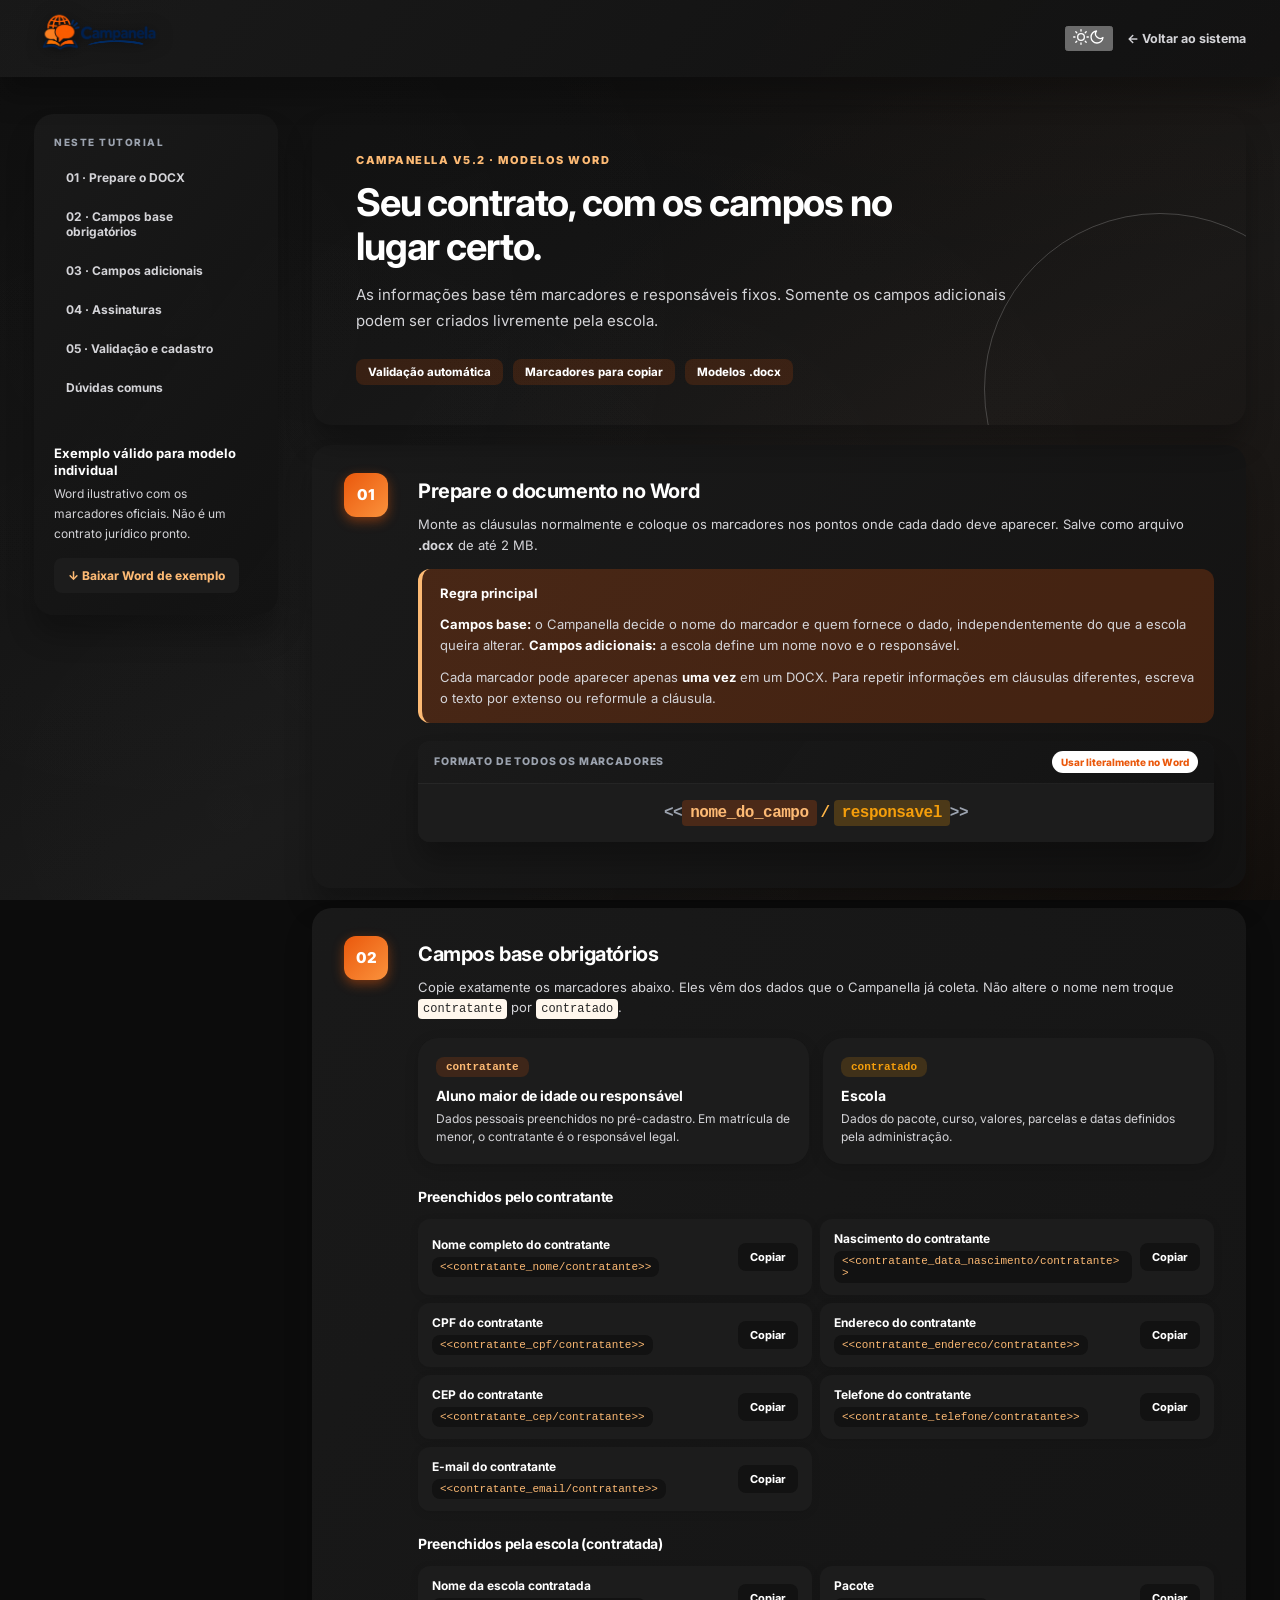
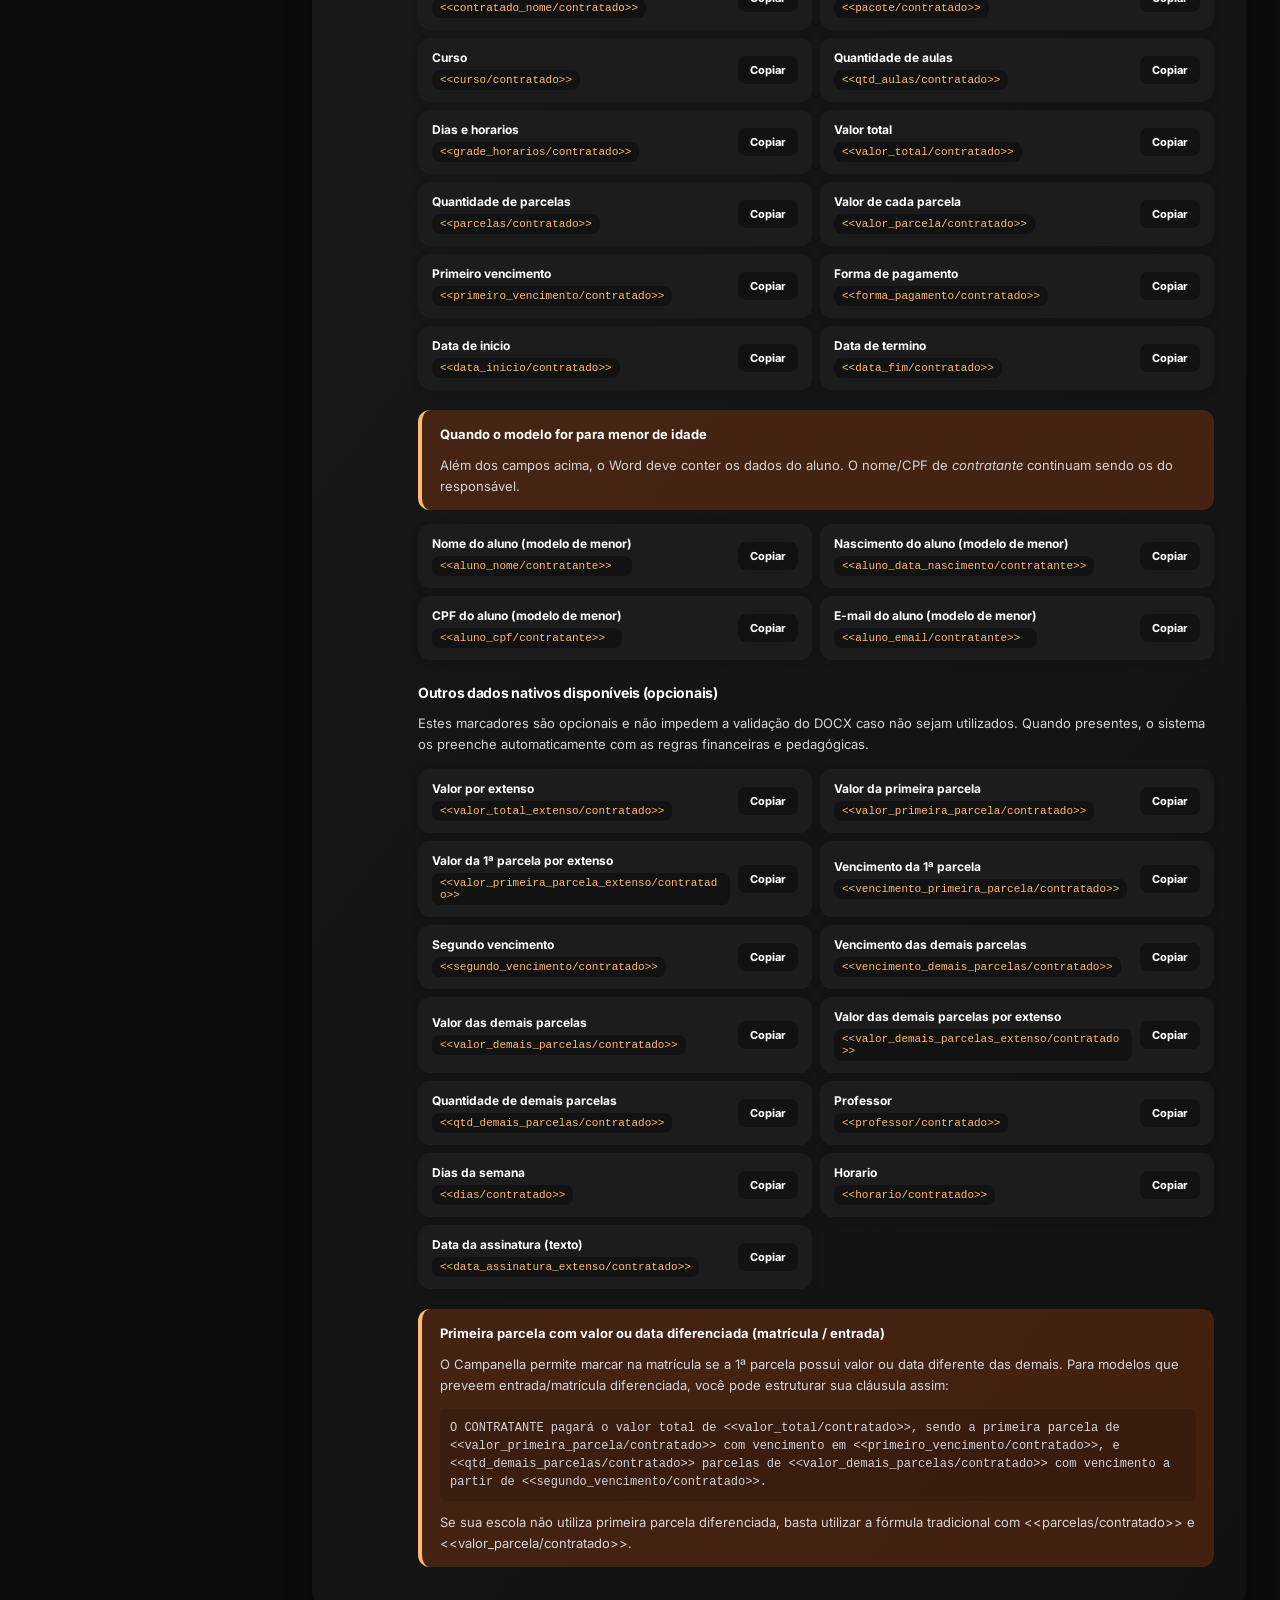
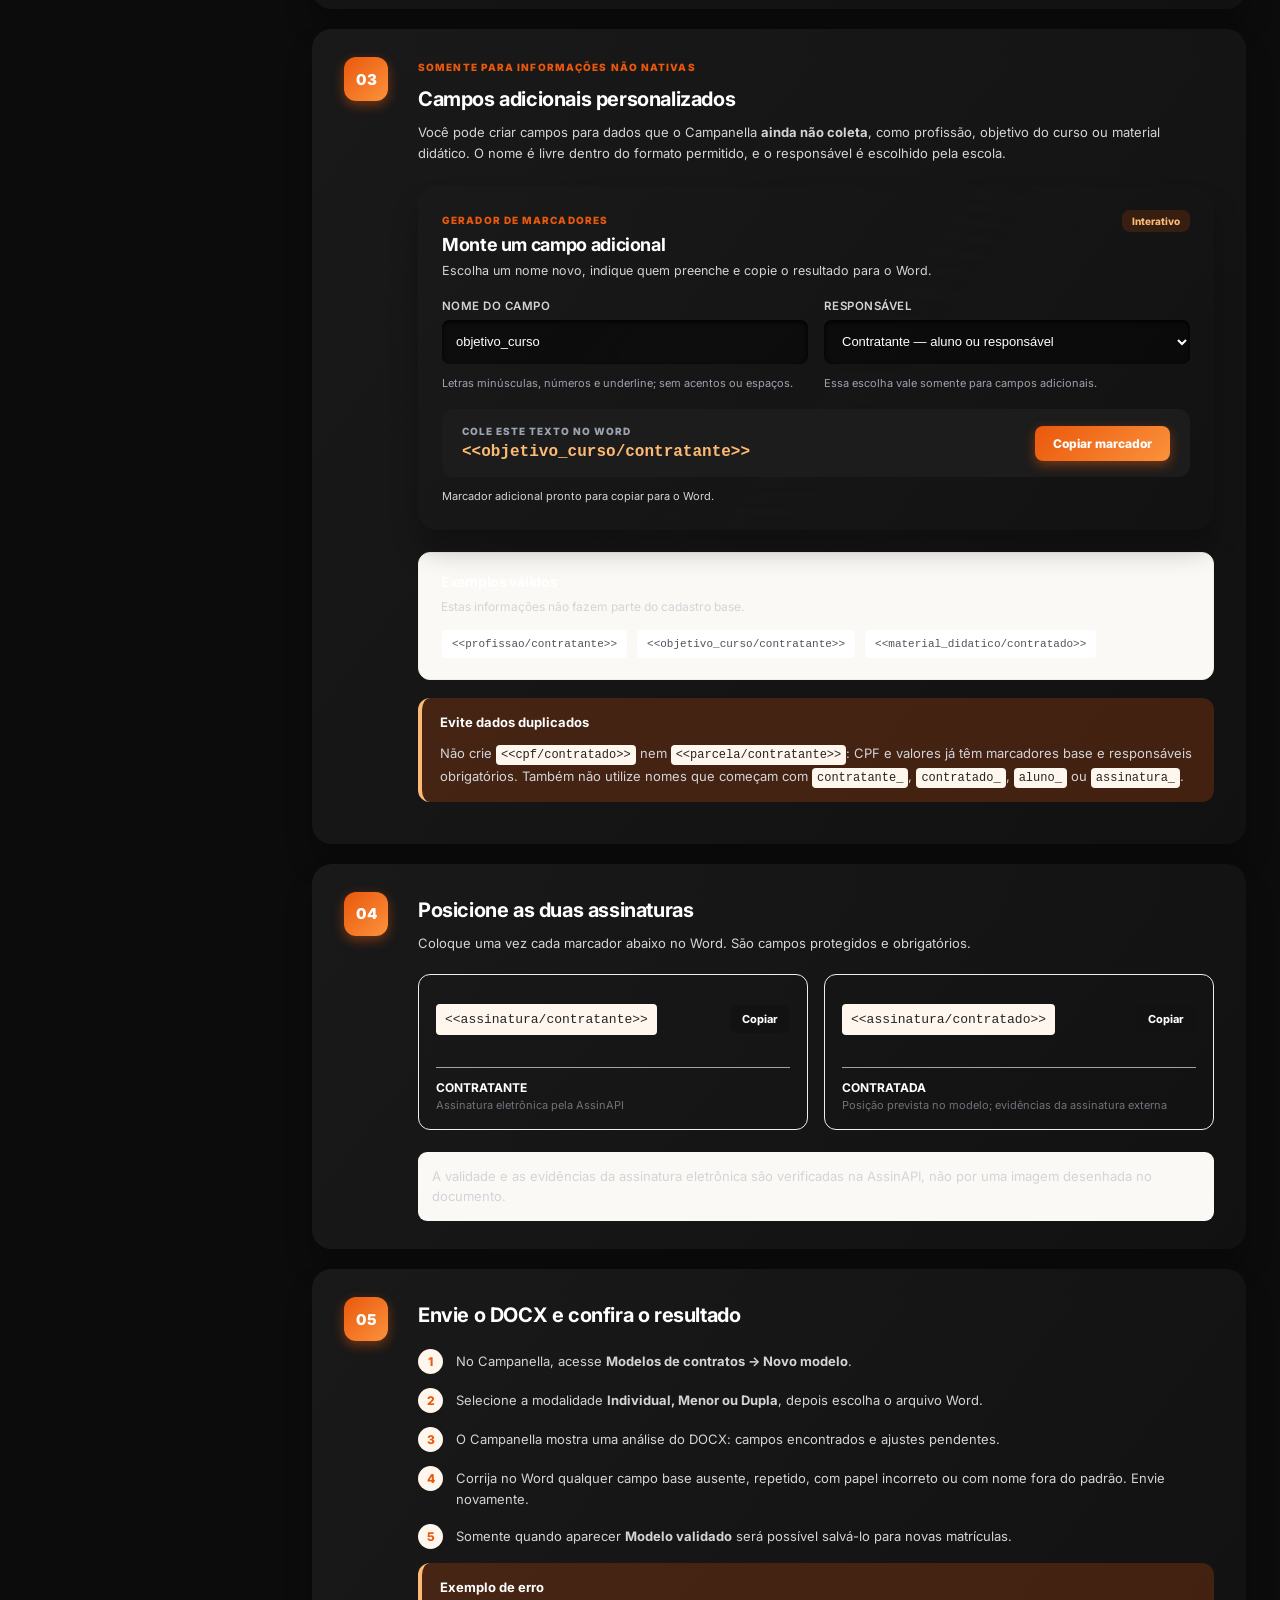
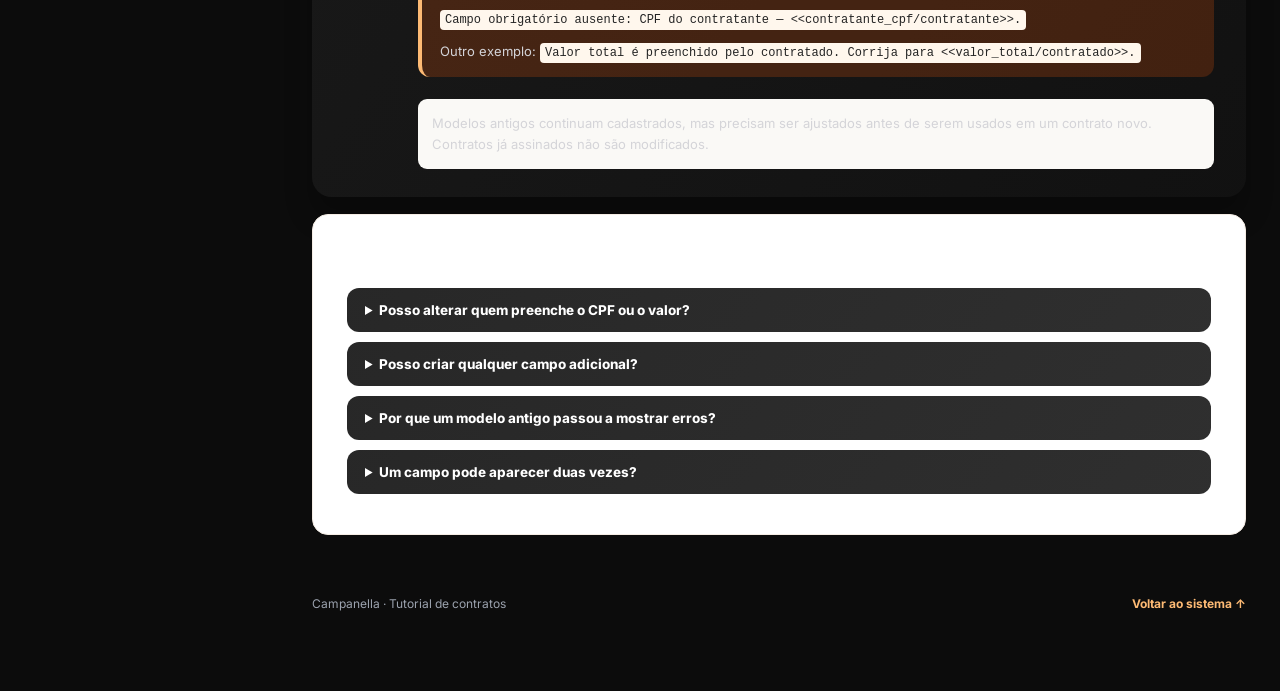
==== commit 145f9ff8: "feat(contract): primeira parcela diferenciada com checkbox e marcadores nativos opcionais" ====
--- a/ajuda-contratos.html
+++ b/ajuda-contratos.html
@@ -51,13 +51,20 @@
 <div class="base-field-line"><div><strong>Nascimento do aluno (modelo de menor)</strong><code>&lt;&lt;aluno_data_nascimento/contratante&gt;&gt;</code></div><button class="copy" type="button" data-copy="&lt;&lt;aluno_data_nascimento/contratante&gt;&gt;">Copiar</button></div>
 <div class="base-field-line"><div><strong>CPF do aluno (modelo de menor)</strong><code>&lt;&lt;aluno_cpf/contratante&gt;&gt;</code></div><button class="copy" type="button" data-copy="&lt;&lt;aluno_cpf/contratante&gt;&gt;">Copiar</button></div>
 <div class="base-field-line"><div><strong>E-mail do aluno (modelo de menor)</strong><code>&lt;&lt;aluno_email/contratante&gt;&gt;</code></div><button class="copy" type="button" data-copy="&lt;&lt;aluno_email/contratante&gt;&gt;">Copiar</button></div></div>
-<h3>Outros dados nativos disponíveis</h3><p>Estes marcadores são opcionais, mas seus responsáveis também são fixos.</p><div class="base-field-list"><div class="base-field-line"><div><strong>Valor por extenso</strong><code>&lt;&lt;valor_total_extenso/contratado&gt;&gt;</code></div><button class="copy" type="button" data-copy="&lt;&lt;valor_total_extenso/contratado&gt;&gt;">Copiar</button></div>
+<h3>Outros dados nativos disponíveis (opcionais)</h3><p>Estes marcadores são opcionais e não impedem a validação do DOCX caso não sejam utilizados. Quando presentes, o sistema os preenche automaticamente com as regras financeiras e pedagógicas.</p><div class="base-field-list"><div class="base-field-line"><div><strong>Valor por extenso</strong><code>&lt;&lt;valor_total_extenso/contratado&gt;&gt;</code></div><button class="copy" type="button" data-copy="&lt;&lt;valor_total_extenso/contratado&gt;&gt;">Copiar</button></div>
 <div class="base-field-line"><div><strong>Valor da primeira parcela</strong><code>&lt;&lt;valor_primeira_parcela/contratado&gt;&gt;</code></div><button class="copy" type="button" data-copy="&lt;&lt;valor_primeira_parcela/contratado&gt;&gt;">Copiar</button></div>
+<div class="base-field-line"><div><strong>Valor da 1ª parcela por extenso</strong><code>&lt;&lt;valor_primeira_parcela_extenso/contratado&gt;&gt;</code></div><button class="copy" type="button" data-copy="&lt;&lt;valor_primeira_parcela_extenso/contratado&gt;&gt;">Copiar</button></div>
+<div class="base-field-line"><div><strong>Vencimento da 1ª parcela</strong><code>&lt;&lt;vencimento_primeira_parcela/contratado&gt;&gt;</code></div><button class="copy" type="button" data-copy="&lt;&lt;vencimento_primeira_parcela/contratado&gt;&gt;">Copiar</button></div>
 <div class="base-field-line"><div><strong>Segundo vencimento</strong><code>&lt;&lt;segundo_vencimento/contratado&gt;&gt;</code></div><button class="copy" type="button" data-copy="&lt;&lt;segundo_vencimento/contratado&gt;&gt;">Copiar</button></div>
+<div class="base-field-line"><div><strong>Vencimento das demais parcelas</strong><code>&lt;&lt;vencimento_demais_parcelas/contratado&gt;&gt;</code></div><button class="copy" type="button" data-copy="&lt;&lt;vencimento_demais_parcelas/contratado&gt;&gt;">Copiar</button></div>
+<div class="base-field-line"><div><strong>Valor das demais parcelas</strong><code>&lt;&lt;valor_demais_parcelas/contratado&gt;&gt;</code></div><button class="copy" type="button" data-copy="&lt;&lt;valor_demais_parcelas/contratado&gt;&gt;">Copiar</button></div>
+<div class="base-field-line"><div><strong>Valor das demais parcelas por extenso</strong><code>&lt;&lt;valor_demais_parcelas_extenso/contratado&gt;&gt;</code></div><button class="copy" type="button" data-copy="&lt;&lt;valor_demais_parcelas_extenso/contratado&gt;&gt;">Copiar</button></div>
+<div class="base-field-line"><div><strong>Quantidade de demais parcelas</strong><code>&lt;&lt;qtd_demais_parcelas/contratado&gt;&gt;</code></div><button class="copy" type="button" data-copy="&lt;&lt;qtd_demais_parcelas/contratado&gt;&gt;">Copiar</button></div>
 <div class="base-field-line"><div><strong>Professor</strong><code>&lt;&lt;professor/contratado&gt;&gt;</code></div><button class="copy" type="button" data-copy="&lt;&lt;professor/contratado&gt;&gt;">Copiar</button></div>
 <div class="base-field-line"><div><strong>Dias da semana</strong><code>&lt;&lt;dias/contratado&gt;&gt;</code></div><button class="copy" type="button" data-copy="&lt;&lt;dias/contratado&gt;&gt;">Copiar</button></div>
 <div class="base-field-line"><div><strong>Horario</strong><code>&lt;&lt;horario/contratado&gt;&gt;</code></div><button class="copy" type="button" data-copy="&lt;&lt;horario/contratado&gt;&gt;">Copiar</button></div>
 <div class="base-field-line"><div><strong>Data da assinatura (texto)</strong><code>&lt;&lt;data_assinatura_extenso/contratado&gt;&gt;</code></div><button class="copy" type="button" data-copy="&lt;&lt;data_assinatura_extenso/contratado&gt;&gt;">Copiar</button></div></div>
+<div class="guide-tip" style="margin-top:16px"><strong>Primeira parcela com valor ou data diferenciada (matrícula / entrada)</strong><p>O Campanella permite marcar na matrícula se a 1ª parcela possui valor ou data diferente das demais. Para modelos que preveem entrada/matrícula diferenciada, você pode estruturar sua cláusula assim:</p><p style="margin-top:8px;font-family:monospace;background:rgba(0,0,0,0.15);padding:10px;border-radius:6px;font-size:12px;line-height:1.5;">O CONTRATANTE pagará o valor total de &lt;&lt;valor_total/contratado&gt;&gt;, sendo a primeira parcela de &lt;&lt;valor_primeira_parcela/contratado&gt;&gt; com vencimento em &lt;&lt;primeiro_vencimento/contratado&gt;&gt;, e &lt;&lt;qtd_demais_parcelas/contratado&gt;&gt; parcelas de &lt;&lt;valor_demais_parcelas/contratado&gt;&gt; com vencimento a partir de &lt;&lt;segundo_vencimento/contratado&gt;&gt;.</p><p>Se sua escola não utiliza primeira parcela diferenciada, basta utilizar a fórmula tradicional com &lt;&lt;parcelas/contratado&gt;&gt; e &lt;&lt;valor_parcela/contratado&gt;&gt;.</p></div>
 </div></section>
 <section id="extras" class="step field-step"><div class="step-number">03</div><div class="step-content"><div class="field-heading"><span class="feature-label">SOMENTE PARA INFORMAÇÕES NÃO NATIVAS</span><h2>Campos adicionais personalizados</h2></div><p>Você pode criar campos para dados que o Campanella <strong>ainda não coleta</strong>, como profissão, objetivo do curso ou material didático. O nome é livre dentro do formato permitido, e o responsável é escolhido pela escola.</p>
 <div class="marker-builder"><div class="builder-heading"><div><span class="feature-label">GERADOR DE MARCADORES</span><h3>Monte um campo adicional</h3><p>Escolha um nome novo, indique quem preenche e copie o resultado para o Word.</p></div><span class="builder-tag">Interativo</span></div>
--- a/css/vision-theme.css
+++ b/css/vision-theme.css
@@ -16,11 +16,11 @@
   --camp-bg: #0C0C0C;
   --camp-bg-secondary: #121212;
   --camp-bg-radial:
-    radial-gradient(circle at 82% 8%, rgba(234, 88, 12, 0.28) 0%, rgba(234, 88, 12, 0.08) 32%, transparent 56%),
-    radial-gradient(circle at 14% 34%, rgba(245, 158, 11, 0.20) 0%, rgba(245, 158, 11, 0.06) 26%, transparent 50%),
-    radial-gradient(ellipse at 50% 55%, rgba(234, 88, 12, 0.18) 0%, rgba(26, 26, 26, 0.10) 38%, transparent 68%),
-    radial-gradient(circle at 88% 85%, rgba(234, 88, 12, 0.26) 0%, rgba(251, 146, 60, 0.09) 30%, transparent 58%),
-    radial-gradient(circle at 18% 90%, rgba(251, 146, 60, 0.18) 0%, rgba(234, 88, 12, 0.05) 26%, transparent 52%),
+    radial-gradient(ellipse 80% 50% at 85% 0%, rgba(249, 115, 22, 0.025) 0%, transparent 60%),
+    radial-gradient(circle at 14% 34%, rgba(245, 158, 11, 0.08) 0%, rgba(245, 158, 11, 0.02) 26%, transparent 50%),
+    radial-gradient(ellipse at 50% 55%, rgba(234, 88, 12, 0.06) 0%, transparent 68%),
+    radial-gradient(circle at 88% 85%, rgba(249, 115, 22, 0.08) 0%, transparent 58%),
+    radial-gradient(circle at 18% 90%, rgba(251, 146, 60, 0.06) 0%, transparent 52%),
     linear-gradient(150deg, #0E0E0E 0%, #121212 35%, #161616 60%, #0F0F0F 85%, #090909 100%);
   
   /* Surfaces — Vision UI Signature Glassmorphism */
@@ -30,10 +30,10 @@
   --camp-surface-card: linear-gradient(127.09deg, rgba(26, 26, 26, 0.94) 0%, rgba(18, 18, 18, 0.88) 100%);
   --camp-surface-card-border: none;
 
-  /* Inputs & Interactive Controls */
-  --camp-input: rgba(20, 20, 20, 0.75);
-  --camp-input-focus: rgba(30, 30, 30, 0.90);
-  --camp-input-border: rgba(255, 255, 255, 0.12);
+  /* Inputs & Interactive Controls (Recessed Cavity / Baixo-Relevo) */
+  --camp-input: rgba(0, 0, 0, 0.45);
+  --camp-input-focus: rgba(0, 0, 0, 0.60);
+  --camp-input-border: transparent;
   --camp-hover: rgba(255, 255, 255, 0.06);
   --camp-hover-strong: rgba(234, 88, 12, 0.18);
 
@@ -105,9 +105,9 @@
   /* Backgrounds */
   --camp-bg: #FAF9F6;
   --camp-bg-secondary: #F5F2EB;
-  --camp-bg-radial: radial-gradient(at 85% 0%, rgba(234, 88, 12, 0.12) 0px, transparent 55%),
-                    radial-gradient(at 5% 45%, rgba(245, 158, 11, 0.08) 0px, transparent 50%),
-                    radial-gradient(at 50% 90%, rgba(251, 146, 60, 0.08) 0px, transparent 40%);
+  --camp-bg-radial: radial-gradient(ellipse 80% 50% at 85% 0%, rgba(249, 115, 22, 0.03) 0px, transparent 60%),
+                    radial-gradient(at 5% 45%, rgba(245, 158, 11, 0.03) 0px, transparent 50%),
+                    radial-gradient(at 50% 90%, rgba(251, 146, 60, 0.03) 0px, transparent 40%);
   
   /* Surfaces — Authentic Frosted Glassmorphism */
   --camp-surface: rgba(255, 255, 255, 0.85);
@@ -117,9 +117,9 @@
   --camp-surface-card-border: transparent;
 
   /* Inputs & Interactive Controls */
-  --camp-input: rgba(255, 255, 255, 0.75);
-  --camp-input-focus: rgba(255, 255, 255, 0.96);
-  --camp-input-border: rgba(234, 88, 12, 0.22);
+  --camp-input: #FFFFFF;
+  --camp-input-focus: #FFFFFF;
+  --camp-input-border: transparent;
   --camp-hover: rgba(234, 88, 12, 0.06);
   --camp-hover-strong: rgba(234, 88, 12, 0.12);
 
@@ -966,7 +966,6 @@
 .crm-btn:not(.primary),
 .tabs .btn.light,
 .tabs button:not(.btn):not(.active),
-.crm-tabs button:not(.active),
 .cal-switcher button:not(.selected) {
   background: rgba(255, 255, 255, 0.08) !important;
   border: none !important;
@@ -1000,7 +999,6 @@
 .crm-btn:not(.primary):hover,
 .tabs .btn.light:hover,
 .tabs button:not(.btn):not(.active):hover,
-.crm-tabs button:not(.active):hover,
 .cal-switcher button:not(.selected):hover {
   background: rgba(255, 255, 255, 0.16) !important;
   border: none !important;
@@ -1054,9 +1052,21 @@
   padding: 10px 16px !important;
 }
 
-.btn.ghost:hover {
+:root:not([data-theme="light"]) .btn.ghost:hover,
+[data-theme="dark"] .btn.ghost:hover {
   background: rgba(255, 255, 255, 0.08) !important;
   color: #FFFFFF !important;
+  transform: translateY(-1px);
+}
+
+[data-theme="light"] .btn.ghost {
+  color: #52525B !important;
+  background: transparent !important;
+}
+
+[data-theme="light"] .btn.ghost:hover {
+  background: rgba(0, 0, 0, 0.05) !important;
+  color: #18181B !important;
   transform: translateY(-1px);
 }
 
@@ -1072,17 +1082,32 @@
   min-height: auto !important;
 }
 
-.btn.mini.light {
+:root:not([data-theme="light"]) .btn.mini.light,
+[data-theme="dark"] .btn.mini.light {
   background: rgba(255, 255, 255, 0.08) !important;
   border: none !important;
   color: #FFFFFF !important;
   box-shadow: 0 2px 8px rgba(0, 0, 0, 0.15) !important;
 }
 
-.btn.mini.light:hover {
+:root:not([data-theme="light"]) .btn.mini.light:hover,
+[data-theme="dark"] .btn.mini.light:hover {
   background: rgba(255, 255, 255, 0.18) !important;
   border: none !important;
   color: #FFFFFF !important;
+}
+
+[data-theme="light"] .btn.mini.light {
+  background: #FFFFFF !important;
+  border: none !important;
+  color: #27272A !important;
+  box-shadow: 0 1px 3px rgba(0, 0, 0, 0.08) !important;
+}
+
+[data-theme="light"] .btn.mini.light:hover {
+  background: #F5F2EB !important;
+  border: none !important;
+  color: #EA580C !important;
 }
 
 .icon-btn {
@@ -1243,13 +1268,35 @@
 .crm-metric::after {
   content: '';
   position: absolute;
-  top: 0;
-  right: 0;
-  width: 90px;
-  height: 90px;
-  background: radial-gradient(circle, var(--camp-primary-glow) 0%, transparent 70%);
-  opacity: 0.35;
+  inset: 0;
+  border-radius: inherit;
+  background: radial-gradient(ellipse 70% 60% at 100% 0%, rgba(249, 115, 22, 0.06) 0%, rgba(234, 88, 12, 0.015) 50%, transparent 80%);
+  opacity: 0.65;
   pointer-events: none;
+  transition: opacity 0.25s ease, background 0.25s ease;
+}
+
+[data-theme="light"] .metric::after,
+[data-theme="light"] .crm-metric::after {
+  background: radial-gradient(ellipse 70% 60% at 100% 0%, rgba(249, 115, 22, 0.05) 0%, rgba(253, 186, 116, 0.015) 50%, transparent 80%);
+  opacity: 0.7;
+}
+
+.metric:hover::after,
+.crm-metric:hover::after {
+  opacity: 0.95;
+}
+
+:root:not([data-theme="light"]) .metric:hover::after,
+[data-theme="dark"] .metric:hover::after,
+:root:not([data-theme="light"]) .crm-metric:hover::after,
+[data-theme="dark"] .crm-metric:hover::after {
+  background: radial-gradient(ellipse 75% 65% at 100% 0%, rgba(249, 115, 22, 0.10) 0%, rgba(234, 88, 12, 0.02) 50%, transparent 80%);
+}
+
+[data-theme="light"] .metric:hover::after,
+[data-theme="light"] .crm-metric:hover::after {
+  background: radial-gradient(ellipse 75% 65% at 100% 0%, rgba(249, 115, 22, 0.09) 0%, rgba(253, 186, 116, 0.03) 50%, transparent 80%);
 }
 
 .metric-icon,
@@ -1432,30 +1479,155 @@
 .crm-filters input,
 .crm-filters select,
 .toolbar select,
-.cal-teacher-picker select {
+.cal-teacher-picker select,
+.crm-pipeline-form input,
+.crm-pipeline-form select,
+.modal input,
+.modal select,
+.modal textarea,
+dialog input,
+dialog select,
+dialog textarea {
   padding: 12px 14px !important;
-  border: 1px solid var(--camp-input-border) !important;
+  border: none !important;
+  outline: none !important;
   background: var(--camp-input) !important;
   color: var(--camp-text) !important;
   border-radius: var(--camp-radius-md) !important;
   width: 100%;
   min-width: 0;
-  outline: 0;
   transition: var(--camp-transition);
   box-sizing: border-box;
 }
 
-.field input:focus,
-.field select:focus,
-.field textarea:focus,
-.search:focus,
-.crm-filters input:focus,
-.crm-filters select:focus,
-.toolbar select:focus,
-.cal-teacher-picker select:focus {
-  border-color: var(--camp-primary) !important;
-  background: var(--camp-input-focus) !important;
-  box-shadow: 0 0 0 3px var(--camp-primary-glow) !important;
+:root:not([data-theme="light"]) input:not([type="checkbox"]):not([type="radio"]):not([type="submit"]):not([type="button"]):not([type="range"]):not([type="color"]):not([type="file"]),
+:root:not([data-theme="light"]) select,
+:root:not([data-theme="light"]) textarea,
+:root:not([data-theme="light"]) .field input,
+:root:not([data-theme="light"]) .field select,
+:root:not([data-theme="light"]) .field textarea,
+:root:not([data-theme="light"]) .search,
+:root:not([data-theme="light"]) .crm-filters input,
+:root:not([data-theme="light"]) .crm-filters select,
+:root:not([data-theme="light"]) .crm-search input,
+:root:not([data-theme="light"]) .crm-pipeline-form input,
+:root:not([data-theme="light"]) .crm-pipeline-form select,
+:root:not([data-theme="light"]) .crm-inline-col-select,
+:root:not([data-theme="light"]) .modal input:not([type="checkbox"]):not([type="radio"]):not([type="submit"]):not([type="button"]):not([type="range"]):not([type="color"]):not([type="file"]),
+:root:not([data-theme="light"]) .modal select,
+:root:not([data-theme="light"]) .modal textarea,
+:root:not([data-theme="light"]) dialog input:not([type="checkbox"]):not([type="radio"]):not([type="submit"]):not([type="button"]):not([type="range"]):not([type="color"]):not([type="file"]),
+:root:not([data-theme="light"]) dialog select,
+:root:not([data-theme="light"]) dialog textarea,
+[data-theme="dark"] input:not([type="checkbox"]):not([type="radio"]):not([type="submit"]):not([type="button"]):not([type="range"]):not([type="color"]):not([type="file"]),
+[data-theme="dark"] select,
+[data-theme="dark"] textarea,
+[data-theme="dark"] .field input,
+[data-theme="dark"] .field select,
+[data-theme="dark"] .field textarea,
+[data-theme="dark"] .search,
+[data-theme="dark"] .crm-filters input,
+[data-theme="dark"] .crm-filters select,
+[data-theme="dark"] .crm-search input,
+[data-theme="dark"] .crm-pipeline-form input,
+[data-theme="dark"] .crm-pipeline-form select,
+[data-theme="dark"] .crm-inline-col-select,
+[data-theme="dark"] .modal input:not([type="checkbox"]):not([type="radio"]):not([type="submit"]):not([type="button"]):not([type="range"]):not([type="color"]):not([type="file"]),
+[data-theme="dark"] .modal select,
+[data-theme="dark"] .modal textarea,
+[data-theme="dark"] dialog input:not([type="checkbox"]):not([type="radio"]):not([type="submit"]):not([type="button"]):not([type="range"]):not([type="color"]):not([type="file"]),
+[data-theme="dark"] dialog select,
+[data-theme="dark"] dialog textarea {
+  background: rgba(0, 0, 0, 0.45) !important;
+  color: #FFFFFF !important;
+  border: none !important;
+  outline: none !important;
+  box-shadow: inset 0 2px 5px rgba(0, 0, 0, 0.65), inset 0 1px 2px rgba(0, 0, 0, 0.5) !important;
+}
+
+[data-theme="light"] .field input,
+[data-theme="light"] .field select,
+[data-theme="light"] .field textarea,
+[data-theme="light"] .crm-filters input,
+[data-theme="light"] .crm-filters select,
+[data-theme="light"] .crm-pipeline-form input,
+[data-theme="light"] .crm-pipeline-form select,
+[data-theme="light"] .modal input,
+[data-theme="light"] .modal select,
+[data-theme="light"] .modal textarea,
+[data-theme="light"] dialog input,
+[data-theme="light"] dialog select,
+[data-theme="light"] dialog textarea {
+  background: #FFFFFF !important;
+  color: #18181B !important;
+  box-shadow: 0 2px 8px -2px rgba(24, 24, 27, 0.08), 0 1px 3px rgba(24, 24, 27, 0.04), inset 0 1px 1px #FFFFFF !important;
+}
+
+/* Focus states - Light Mode */
+[data-theme="light"] .field input:focus,
+[data-theme="light"] .field select:focus,
+[data-theme="light"] .field textarea:focus,
+[data-theme="light"] .search:focus,
+[data-theme="light"] .crm-filters input:focus,
+[data-theme="light"] .crm-filters select:focus,
+[data-theme="light"] .toolbar select:focus,
+[data-theme="light"] .cal-teacher-picker select:focus,
+[data-theme="light"] .crm-pipeline-form input:focus,
+[data-theme="light"] .crm-pipeline-form select:focus,
+[data-theme="light"] .modal input:focus,
+[data-theme="light"] .modal select:focus,
+[data-theme="light"] .modal textarea:focus,
+[data-theme="light"] dialog input:focus,
+[data-theme="light"] dialog select:focus,
+[data-theme="light"] dialog textarea:focus {
+  border: none !important;
+  outline: none !important;
+  box-shadow: 0 0 0 2.5px rgba(234, 88, 12, 0.35), 0 2px 8px rgba(0, 0, 0, 0.08) !important;
+}
+
+/* Focus states - Dark Mode (Maintains recessed cavity + brand orange ring) */
+:root:not([data-theme="light"]) input:not([type="checkbox"]):not([type="radio"]):not([type="submit"]):not([type="button"]):not([type="range"]):not([type="color"]):not([type="file"]):focus,
+:root:not([data-theme="light"]) select:focus,
+:root:not([data-theme="light"]) textarea:focus,
+:root:not([data-theme="light"]) .field input:focus,
+:root:not([data-theme="light"]) .field select:focus,
+:root:not([data-theme="light"]) .field textarea:focus,
+:root:not([data-theme="light"]) .search:focus,
+:root:not([data-theme="light"]) .crm-filters input:focus,
+:root:not([data-theme="light"]) .crm-filters select:focus,
+:root:not([data-theme="light"]) .crm-search input:focus,
+:root:not([data-theme="light"]) .crm-pipeline-form input:focus,
+:root:not([data-theme="light"]) .crm-pipeline-form select:focus,
+:root:not([data-theme="light"]) .crm-inline-col-select:focus,
+:root:not([data-theme="light"]) .modal input:focus,
+:root:not([data-theme="light"]) .modal select:focus,
+:root:not([data-theme="light"]) .modal textarea:focus,
+:root:not([data-theme="light"]) dialog input:focus,
+:root:not([data-theme="light"]) dialog select:focus,
+:root:not([data-theme="light"]) dialog textarea:focus,
+[data-theme="dark"] input:not([type="checkbox"]):not([type="radio"]):not([type="submit"]):not([type="button"]):not([type="range"]):not([type="color"]):not([type="file"]):focus,
+[data-theme="dark"] select:focus,
+[data-theme="dark"] textarea:focus,
+[data-theme="dark"] .field input:focus,
+[data-theme="dark"] .field select:focus,
+[data-theme="dark"] .field textarea:focus,
+[data-theme="dark"] .search:focus,
+[data-theme="dark"] .crm-filters input:focus,
+[data-theme="dark"] .crm-filters select:focus,
+[data-theme="dark"] .crm-search input:focus,
+[data-theme="dark"] .crm-pipeline-form input:focus,
+[data-theme="dark"] .crm-pipeline-form select:focus,
+[data-theme="dark"] .crm-inline-col-select:focus,
+[data-theme="dark"] .modal input:focus,
+[data-theme="dark"] .modal select:focus,
+[data-theme="dark"] .modal textarea:focus,
+[data-theme="dark"] dialog input:focus,
+[data-theme="dark"] dialog select:focus,
+[data-theme="dark"] dialog textarea:focus {
+  border: none !important;
+  outline: none !important;
+  background: rgba(0, 0, 0, 0.60) !important;
+  box-shadow: inset 0 2px 5px rgba(0, 0, 0, 0.65), 0 0 0 2px rgba(234, 88, 12, 0.45) !important;
 }
 
 .field input::placeholder,
@@ -1556,7 +1728,6 @@
 /* Status Pills & Tags (Vision UI Pure Glassmorphism — ZERO STROKE BORDERS) */
 .pill,
 .crm-badge,
-.crm-tag-chip,
 .template-status,
 .crm-box-status,
 .sign-step,
@@ -1665,47 +1836,81 @@
    9. MODALS, DIALOGS & OVERLAYS
    ========================================================================== */
 
+/* Universal Background Scroll Lock for ALL Modals/Popups in the system */
+html:has(dialog[open]),
+body:has(dialog[open]),
+html.modal-open,
+body.modal-open {
+  overflow: hidden !important;
+  overscroll-behavior: none !important;
+  touch-action: none !important;
+}
+
 dialog,
-.camp-app-dialog {
+dialog:modal,
+dialog[open],
+.camp-app-dialog,
+.camp-app-dialog[open],
+#modal,
+#modal[open] {
+  position: fixed !important;
+  top: 50% !important;
+  left: 50% !important;
+  transform: translate(-50%, -50%) !important;
+  margin: 0 !important;
   border: none !important;
   border-radius: var(--camp-radius-xl) !important;
   background: var(--camp-surface-floating) !important;
   color: var(--camp-text) !important;
   box-shadow: var(--camp-shadow-floating) !important;
   padding: 28px;
-  width: min(740px, calc(100% - 32px));
-  max-height: 88vh;
-  overflow-y: auto;
+  width: min(740px, calc(100vw - 32px));
+  max-width: min(740px, calc(100vw - 32px));
+  max-height: min(92vh, 92dvh) !important;
+  overflow-y: auto !important;
+  overscroll-behavior: contain !important;
   backdrop-filter: blur(28px);
-  position: relative;
+  -webkit-backdrop-filter: blur(28px);
+  box-sizing: border-box !important;
+  z-index: 99999 !important;
 }
 
 dialog[open],
 .camp-app-dialog[open] {
-  animation: camp-modal-in 0.22s cubic-bezier(0.16, 1, 0.3, 1) forwards;
+  animation: camp-modal-in 0.2s cubic-bezier(0.16, 1, 0.3, 1) forwards !important;
 }
 
 @keyframes camp-modal-in {
   from {
     opacity: 0;
-    transform: scale(0.96) translateY(12px);
+    transform: translate(-50%, -46%) scale(0.96);
   }
   to {
     opacity: 1;
-    transform: scale(1) translateY(0);
+    transform: translate(-50%, -50%) scale(1);
   }
 }
 
 dialog::backdrop,
 .camp-app-dialog::backdrop {
-  background: rgba(11, 11, 11, 0.78) !important;
+  position: fixed !important;
+  inset: 0 !important;
+  background: rgba(0, 0, 0, 0.78) !important;
   backdrop-filter: blur(8px) !important;
+  -webkit-backdrop-filter: blur(8px) !important;
   animation: camp-fade-in 0.2s ease-out forwards;
-}
-
-@keyframes camp-fade-in {
-  from { opacity: 0; }
-  to { opacity: 1; }
+  z-index: 99998 !important;
+}
+
+/* Wide Modals (CRM Lead Detail & Student Profiles) */
+#modal:has(.crm-detail),
+#modal:has(.student-profile) {
+  width: min(1110px, calc(100vw - 32px)) !important;
+  max-width: min(1110px, calc(100vw - 32px)) !important;
+  max-height: min(92vh, 92dvh) !important;
+  padding: 0 !important;
+  overflow-y: auto !important;
+  overscroll-behavior: contain !important;
 }
 
 .camp-app-dialog {
@@ -2242,22 +2447,29 @@
 }
 
 .crm-card-tags {
-  display: flex;
-  flex-wrap: wrap;
-  gap: 4px;
-  margin: 6px 0;
+  display: flex !important;
+  flex-wrap: wrap !important;
+  gap: 5px !important;
+  margin: 6px 0 !important;
 }
 
 .crm-tag-chip {
-  display: inline-flex;
-  align-items: center;
-  padding: 2px 8px;
-  border-radius: var(--camp-radius-pill);
-  font-size: 10.5px;
-  font-weight: 750;
-  background: rgba(234, 88, 12, 0.14) !important;
-  color: var(--camp-text) !important;
-  border: none !important;
+  display: inline-flex !important;
+  align-items: center !important;
+  gap: 5px !important;
+  padding: 2.5px 8.5px !important;
+  border-radius: 999px !important;
+  font-size: 10.5px !important;
+  font-weight: 750 !important;
+  letter-spacing: -0.1px !important;
+  line-height: 1.25 !important;
+  background: var(--tag-color, #ea580c) !important;
+  background-color: var(--tag-color, #ea580c) !important;
+  color: var(--tag-text, #ffffff) !important;
+  border: none !important;
+  outline: none !important;
+  box-shadow: 0 1px 3px rgba(0, 0, 0, 0.16) !important;
+  white-space: nowrap !important;
 }
 
 .crm-muted {
@@ -2362,119 +2574,248 @@
   width: 100%;
 }
 
-/* CRM Lead Detail Drawer & Sections */
-.crm-detail {
-  background: var(--camp-surface-card) !important;
-  color: var(--camp-text) !important;
-  border-radius: var(--camp-radius-lg);
-  overflow: hidden;
-}
-
-.crm-detail-top {
-  background: var(--camp-surface-raised) !important;
-  border-bottom: 1px solid var(--camp-border) !important;
-  padding: 22px 24px;
-}
-
-.crm-detail-top h2 {
-  font-size: 22px;
-  font-weight: 800;
-  color: var(--camp-text) !important;
-  margin: 4px 0 8px;
+/* ==========================================================================
+   11. CRM LEAD DETAIL (FICHA DO LEAD) — DARK & LIGHT HARMONY
+   ========================================================================== */
+
+/* CRM Detail Container & Header */
+:root:not([data-theme="light"]) .crm-detail,
+[data-theme="dark"] .crm-detail {
+  background: #111114 !important;
+  color: #FFFFFF !important;
+  border-radius: 20px !important;
+  overflow: hidden !important;
+}
+
+[data-theme="light"] .crm-detail {
+  background: #FAF8F5 !important;
+  color: #18181B !important;
+  border-radius: 20px !important;
+  overflow: hidden !important;
+}
+
+:root:not([data-theme="light"]) .crm-detail-top,
+[data-theme="dark"] .crm-detail-top {
+  background: #16161B !important;
+  border-bottom: 1px solid rgba(255, 255, 255, 0.08) !important;
+  padding: 24px 28px !important;
+}
+
+[data-theme="light"] .crm-detail-top {
+  background: #FFFFFF !important;
+  border-bottom: 1px solid #ECE7DE !important;
+  padding: 24px 28px !important;
+}
+
+:root:not([data-theme="light"]) .crm-detail-top h2,
+[data-theme="dark"] .crm-detail-top h2 {
+  font-size: 24px !important;
+  font-weight: 800 !important;
+  color: #FFFFFF !important;
+  margin: 4px 0 10px !important;
+  text-align: left !important;
+}
+
+[data-theme="light"] .crm-detail-top h2 {
+  font-size: 24px !important;
+  font-weight: 800 !important;
+  color: #18181B !important;
+  margin: 4px 0 10px !important;
+  text-align: left !important;
 }
 
 .crm-detail-meta {
-  display: flex;
-  align-items: center;
-  gap: 6px;
-  flex-wrap: wrap;
+  display: flex !important;
+  align-items: center !important;
+  gap: 8px !important;
+  flex-wrap: wrap !important;
 }
 
 .crm-detail-body {
-  padding: 24px;
-  display: flex;
-  flex-direction: column;
-  gap: 24px;
-}
-
-.crm-section-title {
-  display: flex;
-  justify-content: space-between;
-  align-items: center;
-  gap: 12px;
-  flex-wrap: wrap;
-  margin-bottom: 16px;
-  padding-bottom: 12px;
-  border-bottom: 1px solid var(--camp-border) !important;
-}
-
-.crm-section-title h3 {
-  font-size: 17px !important;
-  font-weight: 800;
-  color: var(--camp-text) !important;
-  letter-spacing: -0.02em;
-  margin: 0;
-}
-
+  padding: 24px 28px !important;
+  display: flex !important;
+  flex-direction: column !important;
+  gap: 22px !important;
+}
+
+/* Sections inside CRM Detail */
+:root:not([data-theme="light"]) .crm-detail .crm-section,
+[data-theme="dark"] .crm-detail .crm-section {
+  background: #18181E !important;
+  border: none !important;
+  outline: none !important;
+  border-radius: 18px !important;
+  padding: 22px 24px !important;
+  box-shadow: 0 8px 24px rgba(0, 0, 0, 0.35) !important;
+}
+
+[data-theme="light"] .crm-detail .crm-section {
+  background: #F4F0E8 !important;
+  border: none !important;
+  outline: none !important;
+  border-radius: 18px !important;
+  padding: 22px 24px !important;
+  box-shadow: 0 4px 16px rgba(24, 24, 27, 0.04) !important;
+}
+
+:root:not([data-theme="light"]) .crm-section-title,
+[data-theme="dark"] .crm-section-title {
+  display: flex !important;
+  justify-content: space-between !important;
+  align-items: center !important;
+  gap: 12px !important;
+  flex-wrap: wrap !important;
+  margin-bottom: 18px !important;
+  padding-bottom: 14px !important;
+  border-bottom: 1px solid rgba(255, 255, 255, 0.08) !important;
+}
+
+[data-theme="light"] .crm-section-title {
+  display: flex !important;
+  justify-content: space-between !important;
+  align-items: center !important;
+  gap: 12px !important;
+  flex-wrap: wrap !important;
+  margin-bottom: 18px !important;
+  padding-bottom: 14px !important;
+  border-bottom: 1px solid #E5E0D6 !important;
+}
+
+:root:not([data-theme="light"]) .crm-section-title h3,
+[data-theme="dark"] .crm-section-title h3 {
+  font-size: 16px !important;
+  font-weight: 800 !important;
+  color: #FFFFFF !important;
+  letter-spacing: -0.01em !important;
+  text-align: left !important;
+  margin: 0 !important;
+}
+
+[data-theme="light"] .crm-section-title h3 {
+  font-size: 16px !important;
+  font-weight: 800 !important;
+  color: #18181B !important;
+  letter-spacing: -0.01em !important;
+  text-align: left !important;
+  margin: 0 !important;
+}
+
+/* Dados do lead tiles (Grid of 8 items) */
 .crm-lead-data-grid {
-  display: grid;
-  grid-template-columns: repeat(auto-fill, minmax(210px, 1fr));
-  gap: 12px;
-}
-
-.crm-data-item {
-  padding: 12px 14px;
-  border-radius: var(--camp-radius-md);
-  background: var(--camp-surface-raised) !important;
-  border: none !important;
-  display: flex;
-  flex-direction: column;
-  gap: 4px;
-  min-width: 0;
-}
-
-.crm-data-item span {
-  font-size: 11px;
-  font-weight: 750;
-  text-transform: uppercase;
-  letter-spacing: 0.04em;
+  display: grid !important;
+  grid-template-columns: repeat(auto-fill, minmax(210px, 1fr)) !important;
+  gap: 12px !important;
+}
+
+/* Dark Mode: Smooth flat tiles ("lisos") with clear background contrast */
+:root:not([data-theme="light"]) .crm-data-item,
+[data-theme="dark"] .crm-data-item {
+  padding: 13px 15px !important;
+  border-radius: 12px !important;
+  background: #23232B !important;
+  border: none !important;
+  outline: none !important;
+  box-shadow: none !important; /* Smooth / liso */
+  display: flex !important;
+  flex-direction: column !important;
+  gap: 5px !important;
+  min-width: 0 !important;
+}
+
+:root:not([data-theme="light"]) .crm-data-item span,
+[data-theme="dark"] .crm-data-item span {
+  font-size: 10.5px !important;
+  font-weight: 800 !important;
+  text-transform: uppercase !important;
+  letter-spacing: 0.6px !important;
+  color: #A1A1AA !important;
+  text-align: left !important;
+}
+
+:root:not([data-theme="light"]) .crm-data-item strong,
+[data-theme="dark"] .crm-data-item strong {
+  font-size: 13.5px !important;
+  font-weight: 700 !important;
+  color: #FFFFFF !important;
+  text-align: left !important;
+  overflow-wrap: anywhere !important;
+}
+
+/* Light Mode: Crisp white floating tiles on warm cream background */
+[data-theme="light"] .crm-data-item {
+  padding: 13px 15px !important;
+  border-radius: 12px !important;
+  background: #FFFFFF !important;
+  border: none !important;
+  outline: none !important;
+  box-shadow: 0 2px 8px rgba(24, 24, 27, 0.06), 0 1px 2px rgba(24, 24, 27, 0.03) !important;
+  display: flex !important;
+  flex-direction: column !important;
+  gap: 5px !important;
+  min-width: 0 !important;
+}
+
+[data-theme="light"] .crm-data-item span {
+  font-size: 10.5px !important;
+  font-weight: 800 !important;
+  text-transform: uppercase !important;
+  letter-spacing: 0.6px !important;
+  color: #71717A !important;
+  text-align: left !important;
+}
+
+[data-theme="light"] .crm-data-item strong {
+  font-size: 13.5px !important;
+  font-weight: 700 !important;
+  color: #18181B !important;
+  text-align: left !important;
+  overflow-wrap: anywhere !important;
+}
+
+/* Tags bar inside Lead Data */
+:root:not([data-theme="light"]) .crm-lead-tags-bar,
+[data-theme="dark"] .crm-lead-tags-bar {
+  background: #23232B !important;
+  border: none !important;
+  outline: none !important;
+  box-shadow: none !important;
+  border-radius: 12px !important;
+  padding: 14px 16px !important;
+  margin-top: 14px !important;
+  display: flex !important;
+  flex-direction: column !important;
+  gap: 10px !important;
+}
+
+[data-theme="light"] .crm-lead-tags-bar {
+  background: #FFFFFF !important;
+  border: none !important;
+  outline: none !important;
+  box-shadow: 0 2px 8px rgba(24, 24, 27, 0.06) !important;
+  border-radius: 12px !important;
+  padding: 14px 16px !important;
+  margin-top: 14px !important;
+  display: flex !important;
+  flex-direction: column !important;
+  gap: 10px !important;
+}
+
+.crm-lead-tags-head {
+  display: flex !important;
+  align-items: center !important;
+  justify-content: space-between !important;
+  gap: 12px !important;
   color: var(--camp-text-secondary) !important;
-}
-
-.crm-data-item strong {
-  font-size: 13.5px;
-  font-weight: 750;
-  color: var(--camp-text) !important;
-  overflow-wrap: anywhere;
-}
-
-.crm-lead-tags-bar {
-  background: var(--camp-surface-raised) !important;
-  border: none !important;
-  border-radius: var(--camp-radius-md);
-  padding: 14px;
-  margin-top: 14px;
-  display: flex;
-  flex-direction: column;
-  gap: 10px;
-}
-
-.crm-lead-tags-head {
-  display: flex;
-  align-items: center;
-  justify-content: space-between;
-  gap: 12px;
-  color: var(--camp-text-secondary) !important;
-  font-size: 11px;
-  font-weight: 750;
-  text-transform: uppercase;
-  letter-spacing: 0.04em;
+  font-size: 11px !important;
+  font-weight: 750 !important;
+  text-transform: uppercase !important;
+  letter-spacing: 0.04em !important;
 }
 
 .crm-lead-tags-list {
-  display: flex;
-  flex-wrap: wrap;
-  gap: 6px;
+  display: flex !important;
+  flex-wrap: wrap !important;
+  gap: 6px !important;
 }
 
 .crm-tag-toggle {
@@ -2482,93 +2823,242 @@
   border: none !important;
   color: var(--camp-text) !important;
   border-radius: var(--camp-radius-pill);
-  padding: 5px 12px;
-  font-size: 11.5px;
-  font-weight: 700;
-  cursor: pointer;
-  display: inline-flex;
-  align-items: center;
-  gap: 6px;
+  padding: 5px 12px !important;
+  font-size: 11.5px !important;
+  font-weight: 700 !important;
+  cursor: pointer !important;
+  display: inline-flex !important;
+  align-items: center !important;
+  gap: 6px !important;
   transition: var(--camp-transition);
 }
 
-.crm-tag-toggle:hover {
-  border-color: var(--camp-border-strong) !important;
-  background: var(--camp-hover) !important;
-}
-
 .crm-tag-toggle.is-active {
-  border-color: var(--camp-primary) !important;
+  background: color-mix(in srgb, var(--tag-color, #ea580c) 18%, transparent) !important;
+  color: var(--tag-color, #ea580c) !important;
+  box-shadow: 0 0 10px color-mix(in srgb, var(--tag-color, #ea580c) 30%, transparent) !important;
+}
+
+/* Etapas do atendimento (4 Milestone Priority Boxes) */
+.crm-info-grid {
+  display: grid !important;
+  grid-template-columns: repeat(2, minmax(0, 1fr)) !important;
+  gap: 14px !important;
+}
+
+@media (max-width: 760px) {
+  .crm-info-grid {
+    grid-template-columns: 1fr !important;
+  }
+}
+
+/* Dark Mode: Priority Box */
+:root:not([data-theme="light"]) .crm-priority-box,
+[data-theme="dark"] .crm-priority-box {
+  background: #23232B !important;
+  border: none !important;
+  outline: none !important;
+  border-radius: 16px !important;
+  padding: 18px 20px !important;
+  box-shadow: 0 4px 16px rgba(0, 0, 0, 0.25) !important;
+  display: flex !important;
+  flex-direction: column !important;
+  gap: 12px !important;
+  text-align: left !important;
+}
+
+:root:not([data-theme="light"]) .crm-box-header,
+[data-theme="dark"] .crm-box-header {
+  display: flex !important;
+  flex-direction: column !important;
+  align-items: flex-start !important;
+  justify-content: flex-start !important;
+  gap: 8px !important;
+  width: 100% !important;
+  padding-bottom: 12px !important;
+  border-bottom: 1px solid rgba(255, 255, 255, 0.08) !important;
+  text-align: left !important;
+}
+
+:root:not([data-theme="light"]) .crm-box-title,
+[data-theme="dark"] .crm-box-title {
+  color: #FFFFFF !important;
+  font-size: 15px !important;
+  font-weight: 800 !important;
+  text-align: left !important;
+  margin: 0 !important;
+  width: 100% !important;
+  letter-spacing: -0.01em !important;
+}
+
+:root:not([data-theme="light"]) .crm-box-status,
+[data-theme="dark"] .crm-box-status {
+  align-self: flex-start !important;
+}
+
+:root:not([data-theme="light"]) .crm-priority-box p,
+[data-theme="dark"] .crm-priority-box p {
+  font-size: 12.5px !important;
+  line-height: 1.5 !important;
+  color: #D4D4D8 !important;
+  margin: 0 !important;
+  text-align: left !important;
+  flex-grow: 1 !important;
+}
+
+/* Light Mode: Priority Box (White surface, dark legible text, justified left) */
+[data-theme="light"] .crm-priority-box {
+  background: #FFFFFF !important;
+  border: none !important;
+  outline: none !important;
+  border-radius: 16px !important;
+  padding: 18px 20px !important;
+  box-shadow: 0 4px 16px rgba(24, 24, 27, 0.06), 0 1px 3px rgba(24, 24, 27, 0.03) !important;
+  display: flex !important;
+  flex-direction: column !important;
+  gap: 12px !important;
+  text-align: left !important;
+}
+
+[data-theme="light"] .crm-box-header {
+  display: flex !important;
+  flex-direction: column !important;
+  align-items: flex-start !important;
+  justify-content: flex-start !important;
+  gap: 8px !important;
+  width: 100% !important;
+  padding-bottom: 12px !important;
+  border-bottom: 1px solid #ECE7DE !important;
+  text-align: left !important;
+}
+
+[data-theme="light"] .crm-box-title {
+  color: #18181B !important;
+  font-size: 15px !important;
+  font-weight: 800 !important;
+  text-align: left !important;
+  margin: 0 !important;
+  width: 100% !important;
+  letter-spacing: -0.01em !important;
+}
+
+[data-theme="light"] .crm-box-status {
+  align-self: flex-start !important;
+}
+
+[data-theme="light"] .crm-priority-box p {
+  font-size: 12.5px !important;
+  line-height: 1.5 !important;
+  color: #52525B !important;
+  margin: 0 !important;
+  text-align: left !important;
+  flex-grow: 1 !important;
+}
+
+/* Action Buttons in Section Header (WhatsApp & Editar dados) */
+.crm-section-title-actions {
+  display: flex !important;
+  align-items: center !important;
+  gap: 10px !important;
+  flex-wrap: wrap !important;
+}
+
+:root:not([data-theme="light"]) .crm-section-title-actions a.crm-btn,
+[data-theme="dark"] .crm-section-title-actions a.crm-btn {
+  background: rgba(34, 197, 94, 0.18) !important;
+  color: #4ADE80 !important;
+  border: none !important;
+  outline: none !important;
+  border-radius: 10px !important;
+  padding: 8px 14px !important;
+  font-size: 12.5px !important;
+  font-weight: 750 !important;
+  display: inline-flex !important;
+  align-items: center !important;
+  gap: 7px !important;
+  box-shadow: 0 2px 10px rgba(34, 197, 94, 0.2) !important;
+  transition: all 0.2s ease !important;
+  text-decoration: none !important;
+}
+
+:root:not([data-theme="light"]) .crm-section-title-actions a.crm-btn:hover,
+[data-theme="dark"] .crm-section-title-actions a.crm-btn:hover {
+  background: rgba(34, 197, 94, 0.28) !important;
+  color: #86EFAC !important;
+  box-shadow: 0 0 16px rgba(34, 197, 94, 0.35) !important;
+  transform: translateY(-1px) !important;
+}
+
+:root:not([data-theme="light"]) .crm-section-title-actions button.crm-btn,
+[data-theme="dark"] .crm-section-title-actions button.crm-btn {
+  background: rgba(255, 255, 255, 0.12) !important;
+  color: #FFFFFF !important;
+  border: none !important;
+  outline: none !important;
+  border-radius: 10px !important;
+  padding: 8px 14px !important;
+  font-size: 12.5px !important;
+  font-weight: 750 !important;
+  display: inline-flex !important;
+  align-items: center !important;
+  gap: 7px !important;
+  box-shadow: 0 2px 8px rgba(0, 0, 0, 0.3) !important;
+  transition: all 0.2s ease !important;
+  cursor: pointer !important;
+}
+
+:root:not([data-theme="light"]) .crm-section-title-actions button.crm-btn:hover,
+[data-theme="dark"] .crm-section-title-actions button.crm-btn:hover {
   background: rgba(234, 88, 12, 0.22) !important;
-  color: var(--camp-text) !important;
-  box-shadow: 0 0 10px var(--camp-primary-glow);
-}
-
-.crm-info-grid {
-  display: grid;
-  grid-template-columns: repeat(2, minmax(0, 1fr));
-  gap: 14px;
-}
-
-.crm-priority-box {
-  background: var(--camp-surface-raised) !important;
-  border: none !important;
-  border-radius: var(--camp-radius-lg) !important;
-  padding: 18px !important;
-  display: flex;
-  flex-direction: column;
-  gap: 12px !important;
-}
-
-.crm-box-header {
-  display: flex;
-  align-items: center;
-  justify-content: space-between;
-  gap: 10px;
-  width: 100%;
-  padding-bottom: 10px;
-  border-bottom: 1px solid var(--camp-border) !important;
-}
-
-.crm-box-title {
-  margin: 0;
-  font-size: 15px;
-  font-weight: 800;
-  color: var(--camp-text) !important;
-  letter-spacing: -0.01em;
-}
-
-.crm-box-status {
-  display: inline-flex;
-  align-items: center;
-  align-self: flex-start;
-  padding: 3px 10px;
-  border-radius: var(--camp-radius-pill);
-  font-size: 11px;
-  font-weight: 750;
-  background: var(--camp-surface) !important;
-  border: none !important;
-  color: var(--camp-text-secondary) !important;
-}
-
-.crm-box-status.is-done {
-  background: var(--camp-success-bg) !important;
-  color: var(--camp-success) !important;
-  border-color: var(--camp-success-border) !important;
-}
-
-.crm-box-status.is-lost {
-  background: var(--camp-danger-bg) !important;
-  color: var(--camp-danger) !important;
-  border-color: var(--camp-danger-border) !important;
-}
-
-.crm-priority-box p {
+  color: #FB923C !important;
+  box-shadow: 0 0 12px rgba(234, 88, 12, 0.3) !important;
+  transform: translateY(-1px) !important;
+}
+
+[data-theme="light"] .crm-section-title-actions a.crm-btn {
+  background: rgba(34, 197, 94, 0.12) !important;
+  color: #15803D !important;
+  border: none !important;
+  outline: none !important;
+  border-radius: 10px !important;
+  padding: 8px 14px !important;
   font-size: 12.5px !important;
-  line-height: 1.5;
-  color: var(--camp-text-secondary) !important;
-  margin: 0;
-  flex-grow: 1;
+  font-weight: 750 !important;
+  display: inline-flex !important;
+  align-items: center !important;
+  gap: 7px !important;
+  box-shadow: 0 2px 6px rgba(34, 197, 94, 0.15) !important;
+  transition: all 0.2s ease !important;
+  text-decoration: none !important;
+}
+
+[data-theme="light"] .crm-section-title-actions a.crm-btn:hover {
+  background: rgba(34, 197, 94, 0.22) !important;
+  color: #166534 !important;
+  transform: translateY(-1px) !important;
+}
+
+[data-theme="light"] .crm-section-title-actions button.crm-btn {
+  background: #FFFFFF !important;
+  color: #18181B !important;
+  border: none !important;
+  outline: none !important;
+  border-radius: 10px !important;
+  padding: 8px 14px !important;
+  font-size: 12.5px !important;
+  font-weight: 750 !important;
+  display: inline-flex !important;
+  align-items: center !important;
+  gap: 7px !important;
+  box-shadow: 0 2px 8px rgba(24, 24, 27, 0.08) !important;
+  transition: all 0.2s ease !important;
+  cursor: pointer !important;
+}
+
+[data-theme="light"] .crm-section-title-actions button.crm-btn:hover {
+  background: #FFF7ED !important;
+  color: #EA580C !important;
+  transform: translateY(-1px) !important;
 }
 
 .crm-box-actions {
@@ -2891,6 +3381,66 @@
   border-radius: var(--camp-radius-lg);
   padding: 18px;
   margin-top: 18px;
+}
+
+.crm-color-picker-row input[type="color"] {
+  width: 44px !important;
+  height: 40px !important;
+  padding: 3px !important;
+  border: none !important;
+  outline: none !important;
+  border-radius: 10px !important;
+  background: transparent !important;
+  cursor: pointer !important;
+  box-shadow: 0 2px 8px rgba(0, 0, 0, 0.12) !important;
+}
+
+.crm-color-swatch {
+  width: 26px !important;
+  height: 26px !important;
+  border-radius: 50% !important;
+  border: none !important;
+  outline: none !important;
+  box-shadow: 0 2px 6px rgba(0, 0, 0, 0.18) !important;
+  cursor: pointer !important;
+  transition: transform 0.15s ease !important;
+}
+
+.crm-color-swatch:hover {
+  transform: scale(1.15) !important;
+}
+
+/* File Picker (Import Leads CSV) — Zero Stroke Border */
+input[type="file"],
+.field input[type="file"] {
+  padding: 8px 12px !important;
+  border: none !important;
+  outline: none !important;
+  cursor: pointer !important;
+}
+
+input[type="file"]::-webkit-file-upload-button {
+  border: none !important;
+  outline: none !important;
+  background: rgba(234, 88, 12, 0.14) !important;
+  color: #EA580C !important;
+  font-weight: 750 !important;
+  font-size: 11px !important;
+  padding: 6px 14px !important;
+  border-radius: 8px !important;
+  cursor: pointer !important;
+  margin-right: 12px !important;
+  transition: all 0.15s ease !important;
+}
+
+input[type="file"]::-webkit-file-upload-button:hover {
+  background: rgba(234, 88, 12, 0.24) !important;
+}
+
+:root:not([data-theme="light"]) input[type="file"]::-webkit-file-upload-button,
+[data-theme="dark"] input[type="file"]::-webkit-file-upload-button {
+  background: rgba(234, 88, 12, 0.22) !important;
+  color: #FB923C !important;
 }
 
 /* Fiche Created Popup & Choices */
@@ -5528,33 +6078,31 @@
   font-weight: 750 !important;
 }
 
-.crm-info-grid > div,
-.crm-data-item {
-  background: rgba(255, 255, 255, 0.04) !important;
+:root:not([data-theme="light"]) .crm-info-grid > div:not(.crm-priority-box) {
+  background: #23232B !important;
   border: none !important;
   outline: none !important;
-  border-radius: 12px !important;
-  padding: 14px !important;
-  box-shadow: 0 2px 8px rgba(0, 0, 0, 0.1) !important;
-}
-
-.crm-priority-box {
-  background: linear-gradient(127deg, rgba(26, 26, 26, 0.85) 0%, rgba(20, 20, 20, 0.85) 100%) !important;
+}
+
+[data-theme="light"] .crm-info-grid > div:not(.crm-priority-box) {
+  background: #FFFFFF !important;
   border: none !important;
   outline: none !important;
-  border-radius: 16px !important;
-  box-shadow: 0 8px 16px rgba(0, 0, 0, 0.2) !important;
-}
-
-.crm-box-title {
-  color: #FFFFFF !important;
-}
-
-.crm-help-note {
+}
+
+:root:not([data-theme="light"]) .crm-help-note,
+[data-theme="dark"] .crm-help-note {
   background: rgba(234, 88, 12, 0.12) !important;
   border-left: 3px solid #EA580C !important;
   border-radius: 10px !important;
-  color: #F4EBE3 !important;
+  color: #FDBA74 !important;
+}
+
+[data-theme="light"] .crm-help-note {
+  background: rgba(234, 88, 12, 0.10) !important;
+  border-left: 3px solid #EA580C !important;
+  border-radius: 10px !important;
+  color: #9A3412 !important;
 }
 
 /* --- 19.5 Fichas Iniciais, Matrículas & Pacotes --- */
@@ -5812,29 +6360,727 @@
   color: #FFFFFF !important;
 }
 
-/* --- 19.8 Auth, Boot Screen & Overlays --- */
+/* --- 19.8 Auth, Login & Onboarding System (Vision UI - Light & Dark) --- */
+.login-wrap,
 .login-page,
 #loginPage,
 #signupPage,
 #noSchoolPage {
-  background-color: #0C0C0C !important;
+  min-height: 100vh !important;
+  min-height: 100dvh !important;
+  display: grid !important;
+  grid-template-columns: 1.15fr 1fr !important;
+  position: relative !important;
+  overflow-x: hidden !important;
+  box-sizing: border-box !important;
+  margin: 0 !important;
+  padding: 0 !important;
+  transition: background-color 0.3s cubic-bezier(0.4, 0, 0.2, 1) !important;
+}
+
+[data-theme="light"] .login-wrap,
+[data-theme="light"] .login-page,
+[data-theme="light"] #loginPage,
+[data-theme="light"] #signupPage,
+[data-theme="light"] #noSchoolPage {
+  background-color: #FAF9F6 !important;
   background-image: 
-    radial-gradient(at 82% 1%, rgba(234, 88, 12, 0.3) 0px, transparent 50%),
-    radial-gradient(at 5% 42%, rgba(245, 158, 11, 0.25) 0px, transparent 45%),
-    radial-gradient(at 95% 85%, rgba(251, 146, 60, 0.18) 0px, transparent 50%),
-    radial-gradient(at 20% 90%, rgba(234, 88, 12, 0.15) 0px, transparent 40%) !important;
+    radial-gradient(at 10% 15%, rgba(234, 88, 12, 0.08) 0px, transparent 55%),
+    radial-gradient(at 90% 85%, rgba(251, 146, 60, 0.06) 0px, transparent 50%),
+    radial-gradient(at 50% 10%, rgba(245, 158, 11, 0.04) 0px, transparent 40%) !important;
+}
+
+:root:not([data-theme="light"]) .login-wrap,
+[data-theme="dark"] .login-wrap,
+:root:not([data-theme="light"]) .login-page,
+[data-theme="dark"] .login-page,
+:root:not([data-theme="light"]) #loginPage,
+[data-theme="dark"] #loginPage,
+:root:not([data-theme="light"]) #signupPage,
+[data-theme="dark"] #signupPage,
+:root:not([data-theme="light"]) #noSchoolPage,
+[data-theme="dark"] #noSchoolPage {
+  background-color: #090A0F !important;
+  background-image: 
+    radial-gradient(at 8% 12%, rgba(234, 88, 12, 0.18) 0px, transparent 50%),
+    radial-gradient(at 92% 88%, rgba(245, 158, 11, 0.12) 0px, transparent 50%),
+    radial-gradient(at 50% 50%, rgba(15, 17, 24, 0.95) 0px, transparent 100%) !important;
+}
+
+/* Left Showcase Panel: .login-art */
+.login-art {
+  display: flex !important;
+  flex-direction: column !important;
+  justify-content: space-between !important;
+  padding: clamp(36px, 5vw, 68px) !important;
   min-height: 100vh !important;
-}
-
+  min-height: 100dvh !important;
+  box-sizing: border-box !important;
+  position: relative !important;
+  overflow: hidden !important;
+  z-index: 1 !important;
+  transition: all 0.3s cubic-bezier(0.4, 0, 0.2, 1) !important;
+}
+
+[data-theme="light"] .login-art {
+  background: linear-gradient(160deg, rgba(255, 255, 255, 0.92) 0%, rgba(246, 243, 238, 0.88) 100%) !important;
+  border-right: 1px solid rgba(0, 0, 0, 0.06) !important;
+  color: #0F172A !important;
+  backdrop-filter: blur(28px) !important;
+  -webkit-backdrop-filter: blur(28px) !important;
+}
+
+:root:not([data-theme="light"]) .login-art,
+[data-theme="dark"] .login-art {
+  background: linear-gradient(160deg, rgba(16, 18, 26, 0.84) 0%, rgba(10, 12, 17, 0.96) 100%) !important;
+  border-right: 1px solid rgba(255, 255, 255, 0.07) !important;
+  color: #F8FAFC !important;
+  backdrop-filter: blur(28px) !important;
+  -webkit-backdrop-filter: blur(28px) !important;
+}
+
+.login-art-top {
+  display: flex !important;
+  align-items: center !important;
+  margin-bottom: 32px !important;
+}
+
+.login-art-top .brand {
+  padding: 0 !important;
+  margin: 0 !important;
+}
+
+.login-art-body {
+  display: flex !important;
+  flex-direction: column !important;
+  gap: 18px !important;
+  max-width: 540px !important;
+  margin: auto 0 !important;
+}
+
+.login-hero-title {
+  font-family: 'Plus Jakarta Sans', system-ui, -apple-system, sans-serif !important;
+  font-weight: 800 !important;
+  font-size: clamp(30px, 3.4vw, 44px) !important;
+  line-height: 1.16 !important;
+  letter-spacing: -1.2px !important;
+  margin: 0 !important;
+}
+
+[data-theme="light"] .login-hero-title {
+  color: #0F172A !important;
+}
+
+:root:not([data-theme="light"]) .login-hero-title,
+[data-theme="dark"] .login-hero-title {
+  color: #F8FAFC !important;
+}
+
+.login-hero-accent {
+  background: linear-gradient(135deg, #EA580C 0%, #FB923C 100%) !important;
+  -webkit-background-clip: text !important;
+  -webkit-text-fill-color: transparent !important;
+  display: inline-block !important;
+}
+
+.login-hero-desc {
+  font-size: 15px !important;
+  line-height: 1.6 !important;
+  margin: 0 0 16px 0 !important;
+}
+
+[data-theme="light"] .login-hero-desc {
+  color: #475569 !important;
+}
+
+:root:not([data-theme="light"]) .login-hero-desc,
+[data-theme="dark"] .login-hero-desc {
+  color: #94A3B8 !important;
+}
+
+.login-features {
+  display: flex !important;
+  flex-direction: column !important;
+  gap: 14px !important;
+  margin-top: 8px !important;
+}
+
+.login-feature-item {
+  display: flex !important;
+  align-items: flex-start !important;
+  gap: 14px !important;
+  padding: 13px 16px !important;
+  border-radius: 14px !important;
+  transition: transform 0.2s ease, background 0.2s ease !important;
+}
+
+[data-theme="light"] .login-feature-item {
+  background: rgba(255, 255, 255, 0.72) !important;
+  border: 1px solid rgba(0, 0, 0, 0.05) !important;
+  box-shadow: 0 4px 16px rgba(0, 0, 0, 0.03) !important;
+}
+
+:root:not([data-theme="light"]) .login-feature-item,
+[data-theme="dark"] .login-feature-item {
+  background: rgba(255, 255, 255, 0.035) !important;
+  border: 1px solid rgba(255, 255, 255, 0.06) !important;
+  box-shadow: 0 4px 20px rgba(0, 0, 0, 0.2) !important;
+}
+
+.login-feature-icon {
+  width: 36px !important;
+  height: 36px !important;
+  min-width: 36px !important;
+  border-radius: 10px !important;
+  display: flex !important;
+  align-items: center !important;
+  justify-content: center !important;
+  background: linear-gradient(135deg, rgba(234, 88, 12, 0.2) 0%, rgba(251, 146, 60, 0.1) 100%) !important;
+  color: #EA580C !important;
+}
+
+.login-feature-text strong {
+  display: block !important;
+  font-size: 13.5px !important;
+  font-weight: 700 !important;
+  margin-bottom: 2px !important;
+}
+
+[data-theme="light"] .login-feature-text strong {
+  color: #1E293B !important;
+}
+
+:root:not([data-theme="light"]) .login-feature-text strong,
+[data-theme="dark"] .login-feature-text strong {
+  color: #F1F5F9 !important;
+}
+
+.login-feature-text span {
+  display: block !important;
+  font-size: 12px !important;
+  line-height: 1.45 !important;
+}
+
+[data-theme="light"] .login-feature-text span {
+  color: #64748B !important;
+}
+
+:root:not([data-theme="light"]) .login-feature-text span,
+[data-theme="dark"] .login-feature-text span {
+  color: #94A3B8 !important;
+}
+
+.login-art-footer {
+  display: flex !important;
+  align-items: center !important;
+  gap: 10px !important;
+  font-size: 12px !important;
+  padding-top: 24px !important;
+  margin-top: 28px !important;
+}
+
+[data-theme="light"] .login-art-footer {
+  color: #64748B !important;
+  border-top: 1px solid rgba(0, 0, 0, 0.06) !important;
+}
+
+:root:not([data-theme="light"]) .login-art-footer,
+[data-theme="dark"] .login-art-footer {
+  color: #64748B !important;
+  border-top: 1px solid rgba(255, 255, 255, 0.06) !important;
+}
+
+.login-art-pill {
+  padding: 2px 8px !important;
+  border-radius: 99px !important;
+  font-size: 10px !important;
+  font-weight: 700 !important;
+}
+
+[data-theme="light"] .login-art-pill {
+  background: rgba(234, 88, 12, 0.1) !important;
+  color: #C2410C !important;
+}
+
+:root:not([data-theme="light"]) .login-art-pill,
+[data-theme="dark"] .login-art-pill {
+  background: rgba(234, 88, 12, 0.2) !important;
+  color: #FB923C !important;
+}
+
+/* Right Interactive Area: .login-area */
+.login-area {
+  display: flex !important;
+  flex-direction: column !important;
+  justify-content: center !important;
+  align-items: center !important;
+  padding: clamp(24px, 4vw, 48px) !important;
+  min-height: 100vh !important;
+  min-height: 100dvh !important;
+  box-sizing: border-box !important;
+  position: relative !important;
+  background: transparent !important;
+  z-index: 2 !important;
+}
+
+.login-header-controls {
+  position: absolute !important;
+  top: 24px !important;
+  right: 28px !important;
+  z-index: 10 !important;
+}
+
+/* Segmented Theme Mode Switcher */
+.theme-segmented-ctrl {
+  display: inline-flex !important;
+  align-items: center !important;
+  padding: 3px !important;
+  border-radius: 99px !important;
+  gap: 2px !important;
+  transition: all 0.2s ease !important;
+}
+
+[data-theme="light"] .theme-segmented-ctrl {
+  background: rgba(255, 255, 255, 0.9) !important;
+  border: 1px solid rgba(0, 0, 0, 0.09) !important;
+  box-shadow: 0 4px 14px rgba(0, 0, 0, 0.05) !important;
+}
+
+:root:not([data-theme="light"]) .theme-segmented-ctrl,
+[data-theme="dark"] .theme-segmented-ctrl {
+  background: rgba(22, 25, 34, 0.85) !important;
+  border: 1px solid rgba(255, 255, 255, 0.1) !important;
+  box-shadow: 0 4px 20px rgba(0, 0, 0, 0.4) !important;
+}
+
+.theme-seg-btn {
+  border: none !important;
+  background: transparent !important;
+  display: inline-flex !important;
+  align-items: center !important;
+  gap: 6px !important;
+  padding: 6px 12px !important;
+  border-radius: 99px !important;
+  font-size: 11.5px !important;
+  font-weight: 600 !important;
+  cursor: pointer !important;
+  transition: all 0.18s cubic-bezier(0.4, 0, 0.2, 1) !important;
+}
+
+[data-theme="light"] .theme-seg-btn {
+  color: #64748B !important;
+}
+
+[data-theme="light"] .theme-seg-btn:hover {
+  color: #0F172A !important;
+}
+
+[data-theme="light"] .theme-seg-btn.active {
+  background: #FFFFFF !important;
+  color: #EA580C !important;
+  box-shadow: 0 2px 8px rgba(0, 0, 0, 0.08) !important;
+}
+
+:root:not([data-theme="light"]) .theme-seg-btn,
+[data-theme="dark"] .theme-seg-btn {
+  color: #94A3B8 !important;
+}
+
+:root:not([data-theme="light"]) .theme-seg-btn:hover,
+[data-theme="dark"] .theme-seg-btn:hover {
+  color: #FFFFFF !important;
+}
+
+:root:not([data-theme="light"]) .theme-seg-btn.active,
+[data-theme="dark"] .theme-seg-btn.active {
+  background: rgba(255, 255, 255, 0.12) !important;
+  color: #FB923C !important;
+  box-shadow: 0 2px 10px rgba(0, 0, 0, 0.4) !important;
+}
+
+.theme-seg-icon {
+  display: flex !important;
+  align-items: center !important;
+  justify-content: center !important;
+}
+
+/* Card: .login-card & .auth-card */
 .login-card,
 .auth-card {
-  background: linear-gradient(127.09deg, rgba(14, 14, 14, 0.94) 19.41%, rgba(16, 16, 16, 0.49) 76.65%) !important;
-  border: none !important;
+  width: 100% !important;
+  max-width: 440px !important;
+  border-radius: 24px !important;
+  padding: clamp(28px, 4vw, 42px) 34px !important;
+  box-sizing: border-box !important;
+  transition: all 0.25s ease !important;
+  position: relative !important;
+  z-index: 2 !important;
+  margin: auto !important;
+}
+
+[data-theme="light"] .login-card,
+[data-theme="light"] .auth-card {
+  background: rgba(255, 255, 255, 0.95) !important;
+  border: 1px solid rgba(0, 0, 0, 0.07) !important;
+  box-shadow: 0 20px 50px rgba(24, 24, 24, 0.06), 0 1px 2px rgba(0, 0, 0, 0.04) !important;
+  backdrop-filter: blur(28px) !important;
+  -webkit-backdrop-filter: blur(28px) !important;
+  color: #0F172A !important;
+}
+
+:root:not([data-theme="light"]) .login-card,
+[data-theme="dark"] .login-card,
+:root:not([data-theme="light"]) .auth-card,
+[data-theme="dark"] .auth-card {
+  background: rgba(18, 20, 28, 0.88) !important;
+  border: 1px solid rgba(255, 255, 255, 0.09) !important;
+  box-shadow: 0 24px 60px rgba(0, 0, 0, 0.6), inset 0 1px 0 rgba(255, 255, 255, 0.08) !important;
+  backdrop-filter: blur(32px) !important;
+  -webkit-backdrop-filter: blur(32px) !important;
+  color: #F8FAFC !important;
+}
+
+.login-card-badge {
+  display: inline-flex !important;
+  align-items: center !important;
+  gap: 6px !important;
+  font-size: 11px !important;
+  font-weight: 800 !important;
+  letter-spacing: 1px !important;
+  text-transform: uppercase !important;
+  padding: 5px 12px !important;
+  border-radius: 99px !important;
+  margin-bottom: 14px !important;
+}
+
+[data-theme="light"] .login-card-badge {
+  background: rgba(234, 88, 12, 0.08) !important;
+  color: #C2410C !important;
+  border: 1px solid rgba(234, 88, 12, 0.18) !important;
+}
+
+:root:not([data-theme="light"]) .login-card-badge,
+[data-theme="dark"] .login-card-badge {
+  background: rgba(234, 88, 12, 0.16) !important;
+  color: #FB923C !important;
+  border: 1px solid rgba(234, 88, 12, 0.28) !important;
+}
+
+.login-card h2,
+.login-card-title,
+.auth-card h2 {
+  font-family: 'Plus Jakarta Sans', system-ui, -apple-system, sans-serif !important;
+  font-size: 26px !important;
+  font-weight: 800 !important;
+  letter-spacing: -0.6px !important;
+  margin: 0 0 6px 0 !important;
+}
+
+[data-theme="light"] .login-card h2,
+[data-theme="light"] .login-card-title,
+[data-theme="light"] .auth-card h2 {
+  color: #0F172A !important;
+}
+
+:root:not([data-theme="light"]) .login-card h2,
+[data-theme="dark"] .login-card h2,
+:root:not([data-theme="light"]) .login-card-title,
+[data-theme="dark"] .login-card-title,
+:root:not([data-theme="light"]) .auth-card h2,
+[data-theme="dark"] .auth-card h2 {
+  color: #FFFFFF !important;
+}
+
+.login-card p.muted,
+.login-card-subtitle,
+.auth-card p.muted {
+  font-size: 13.5px !important;
+  margin: 0 0 24px 0 !important;
+  line-height: 1.5 !important;
+}
+
+[data-theme="light"] .login-card p.muted,
+[data-theme="light"] .login-card-subtitle,
+[data-theme="light"] .auth-card p.muted {
+  color: #64748B !important;
+}
+
+:root:not([data-theme="light"]) .login-card p.muted,
+[data-theme="dark"] .login-card p.muted,
+:root:not([data-theme="light"]) .login-card-subtitle,
+[data-theme="dark"] .login-card-subtitle,
+:root:not([data-theme="light"]) .auth-card p.muted,
+[data-theme="dark"] .auth-card p.muted {
+  color: #94A3B8 !important;
+}
+
+/* Fields & Inputs inside Auth Cards */
+.login-card .field,
+.auth-card .field {
+  display: flex !important;
+  flex-direction: column !important;
+  gap: 7px !important;
+  margin-bottom: 15px !important;
+  text-align: left !important;
+}
+
+.login-card .field span,
+.auth-card .field span,
+.field-label {
+  font-size: 12px !important;
+  font-weight: 700 !important;
+  letter-spacing: 0.2px !important;
+}
+
+[data-theme="light"] .login-card .field span,
+[data-theme="light"] .auth-card .field span,
+[data-theme="light"] .field-label {
+  color: #334155 !important;
+}
+
+:root:not([data-theme="light"]) .login-card .field span,
+[data-theme="dark"] .login-card .field span,
+:root:not([data-theme="light"]) .auth-card .field span,
+[data-theme="dark"] .auth-card .field span,
+:root:not([data-theme="light"]) .field-label,
+[data-theme="dark"] .field-label {
+  color: #CBD5E1 !important;
+}
+
+.input-wrap {
+  position: relative !important;
+  display: flex !important;
+  align-items: center !important;
+  width: 100% !important;
+}
+
+.input-wrap .input-icon {
+  position: absolute !important;
+  left: 14px !important;
+  pointer-events: none !important;
+  display: flex !important;
+  align-items: center !important;
+  justify-content: center !important;
+  opacity: 0.65 !important;
+}
+
+[data-theme="light"] .input-wrap .input-icon {
+  color: #64748B !important;
+}
+
+:root:not([data-theme="light"]) .input-wrap .input-icon,
+[data-theme="dark"] .input-wrap .input-icon {
+  color: #94A3B8 !important;
+}
+
+.input-wrap input {
+  padding-left: 42px !important;
+}
+
+.login-card .field input,
+.auth-card .field input {
+  height: 46px !important;
+  padding: 12px 14px !important;
+  border-radius: 12px !important;
+  font-size: 14px !important;
+  font-weight: 500 !important;
   outline: none !important;
-  border-radius: 24px !important;
-  box-shadow: 0 24px 50px rgba(0, 0, 0, 0.5) !important;
-  backdrop-filter: blur(120px) saturate(180%) !important;
-  padding: 36px 32px !important;
+  box-sizing: border-box !important;
+  width: 100% !important;
+  transition: border-color 0.2s ease, box-shadow 0.2s ease, background 0.2s ease !important;
+}
+
+[data-theme="light"] .login-card .field input,
+[data-theme="light"] .auth-card .field input {
+  background: #FFFFFF !important;
+  border: 1px solid #CBD5E1 !important;
+  color: #0F172A !important;
+}
+
+[data-theme="light"] .login-card .field input:focus,
+[data-theme="light"] .auth-card .field input:focus {
+  border-color: #EA580C !important;
+  box-shadow: 0 0 0 3px rgba(234, 88, 12, 0.18) !important;
+  background: #FFFFFF !important;
+}
+
+:root:not([data-theme="light"]) .login-card .field input,
+[data-theme="dark"] .login-card .field input,
+:root:not([data-theme="light"]) .auth-card .field input,
+[data-theme="dark"] .auth-card .field input {
+  background: rgba(0, 0, 0, 0.45) !important;
+  border: none !important;
+  outline: none !important;
+  color: #FFFFFF !important;
+  box-shadow: inset 0 2px 5px rgba(0, 0, 0, 0.65), inset 0 1px 2px rgba(0, 0, 0, 0.5) !important;
+}
+
+:root:not([data-theme="light"]) .login-card .field input:focus,
+[data-theme="dark"] .login-card .field input:focus,
+:root:not([data-theme="light"]) .auth-card .field input:focus,
+[data-theme="dark"] .auth-card .field input:focus {
+  border: none !important;
+  outline: none !important;
+  background: rgba(0, 0, 0, 0.60) !important;
+  box-shadow: inset 0 2px 5px rgba(0, 0, 0, 0.65), 0 0 0 2px rgba(234, 88, 12, 0.45) !important;
+}
+
+/* Primary Submit Button */
+.btn-login,
+.auth-form > .btn,
+.login-card .btn {
+  width: 100% !important;
+  height: 48px !important;
+  margin-top: 10px !important;
+  background: linear-gradient(135deg, #EA580C 0%, #FB923C 100%) !important;
+  color: #FFFFFF !important;
+  border: none !important;
+  border-radius: 12px !important;
+  font-size: 14.5px !important;
+  font-weight: 750 !important;
+  cursor: pointer !important;
+  display: inline-flex !important;
+  align-items: center !important;
+  justify-content: center !important;
+  gap: 10px !important;
+  box-shadow: 0 6px 20px rgba(234, 88, 12, 0.35) !important;
+  transition: transform 0.18s ease, box-shadow 0.18s ease !important;
+}
+
+.btn-login:hover,
+.auth-form > .btn:hover,
+.login-card .btn:hover {
+  transform: translateY(-1px) !important;
+  box-shadow: 0 8px 25px rgba(234, 88, 12, 0.45) !important;
+}
+
+.btn-login:active,
+.auth-form > .btn:active,
+.login-card .btn:active {
+  transform: translateY(1px) !important;
+}
+
+/* Auth Navigation Links */
+.login-links {
+  display: flex !important;
+  flex-direction: column !important;
+  gap: 10px !important;
+  margin-top: 22px !important;
+  text-align: center !important;
+  align-items: center !important;
+}
+
+.auth-link,
+.auth-text-action {
+  border: none !important;
+  background: transparent !important;
+  font-size: 13px !important;
+  font-weight: 600 !important;
+  cursor: pointer !important;
+  padding: 4px 8px !important;
+  transition: color 0.18s ease !important;
+  text-decoration: none !important;
+  display: inline-block !important;
+}
+
+[data-theme="light"] .auth-link,
+[data-theme="light"] .auth-text-action {
+  color: #EA580C !important;
+}
+
+[data-theme="light"] .auth-link:hover,
+[data-theme="light"] .auth-text-action:hover {
+  color: #9A3412 !important;
+  text-decoration: underline !important;
+}
+
+:root:not([data-theme="light"]) .auth-link,
+[data-theme="dark"] .auth-link,
+:root:not([data-theme="light"]) .auth-text-action,
+[data-theme="dark"] .auth-text-action {
+  color: #FB923C !important;
+}
+
+:root:not([data-theme="light"]) .auth-link:hover,
+[data-theme="dark"] .auth-link:hover,
+:root:not([data-theme="light"]) .auth-text-action:hover,
+[data-theme="dark"] .auth-text-action:hover {
+  color: #FDBA74 !important;
+  text-decoration: underline !important;
+}
+
+.login-card-footer {
+  margin-top: 24px !important;
+  padding-top: 18px !important;
+  font-size: 12px !important;
+  line-height: 1.5 !important;
+  text-align: center !important;
+}
+
+[data-theme="light"] .login-card-footer {
+  border-top: 1px solid rgba(0, 0, 0, 0.06) !important;
+  color: #64748B !important;
+}
+
+:root:not([data-theme="light"]) .login-card-footer,
+[data-theme="dark"] .login-card-footer {
+  border-top: 1px solid rgba(255, 255, 255, 0.07) !important;
+  color: #64748B !important;
+}
+
+.login-card-footer p {
+  display: flex !important;
+  align-items: center !important;
+  justify-content: center !important;
+  gap: 6px !important;
+  margin: 0 !important;
+}
+
+/* Responsive Mobile Layout */
+@media (max-width: 1024px) {
+  .login-wrap,
+  .login-page,
+  #loginPage,
+  #signupPage,
+  #noSchoolPage {
+    grid-template-columns: 1fr !important;
+    display: flex !important;
+    flex-direction: column !important;
+    min-height: 100vh !important;
+  }
+  .login-art {
+    min-height: auto !important;
+    padding: 32px 24px 24px !important;
+    border-right: none !important;
+  }
+  [data-theme="light"] .login-art {
+    border-bottom: 1px solid rgba(0, 0, 0, 0.06) !important;
+  }
+  :root:not([data-theme="light"]) .login-art,
+  [data-theme="dark"] .login-art {
+    border-bottom: 1px solid rgba(255, 255, 255, 0.07) !important;
+  }
+  .login-features,
+  .login-art-footer {
+    display: none !important;
+  }
+  .login-hero-title {
+    font-size: 24px !important;
+  }
+  .login-hero-desc {
+    font-size: 13.5px !important;
+    margin-bottom: 0 !important;
+  }
+  .login-area {
+    min-height: auto !important;
+    flex: 1 !important;
+    padding: 24px 16px 40px !important;
+  }
+  .login-header-controls {
+    position: static !important;
+    margin-bottom: 20px !important;
+    align-self: flex-end !important;
+  }
 }
 
 .busy-card {
@@ -5852,19 +7098,42 @@
 }
 
 /* ==========================================================================
-   21. ENHANCED FUTURISTIC VISION UI BOOT SCREEN
+   21. SYSTEM BOOT & MINIMALIST LOADING SCREEN (VISION UI)
+   Loose elements on screen: only centered brand logo and glowing progress bar.
+   Dark mode: dark ambient background + white logo.
+   Light mode: light warm cream background + colorful logo.
    ========================================================================== */
-.boot {
+
+/* Dark Theme Fullscreen Wrapper */
+:root:not([data-theme="light"]) .boot,
+[data-theme="dark"] .boot {
   position: fixed !important;
   inset: 0 !important;
   z-index: 99999 !important;
-  background: #0C0C0C !important;
+  background: #0B0B0E !important;
   background-image: 
-    radial-gradient(at 82% 1%, rgba(234, 88, 12, 0.35) 0px, transparent 50%),
-    radial-gradient(at 5% 42%, rgba(245, 158, 11, 0.28) 0px, transparent 45%),
-    radial-gradient(at 95% 85%, rgba(251, 146, 60, 0.22) 0px, transparent 50%),
-    radial-gradient(at 20% 90%, rgba(234, 88, 12, 0.18) 0px, transparent 40%) !important;
+    radial-gradient(at 80% 15%, rgba(234, 88, 12, 0.22) 0px, transparent 55%),
+    radial-gradient(at 15% 85%, rgba(245, 158, 11, 0.16) 0px, transparent 50%) !important;
   display: flex !important;
+  flex-direction: column !important;
+  align-items: center !important;
+  justify-content: center !important;
+  overflow: hidden !important;
+  height: 100vh !important;
+  width: 100vw !important;
+}
+
+/* Light Theme Fullscreen Wrapper */
+[data-theme="light"] .boot {
+  position: fixed !important;
+  inset: 0 !important;
+  z-index: 99999 !important;
+  background: #FAF7F2 !important;
+  background-image: 
+    radial-gradient(at 80% 15%, rgba(254, 215, 170, 0.45) 0px, transparent 60%),
+    radial-gradient(at 15% 85%, rgba(255, 237, 213, 0.55) 0px, transparent 50%) !important;
+  display: flex !important;
+  flex-direction: column !important;
   align-items: center !important;
   justify-content: center !important;
   overflow: hidden !important;
@@ -5881,30 +7150,60 @@
   opacity: 0.6 !important;
 }
 
-.boot-orb-1 {
+:root:not([data-theme="light"]) .boot-orb-1,
+[data-theme="dark"] .boot-orb-1 {
   width: 460px;
   height: 460px;
   top: -100px;
   right: -80px;
-  background: radial-gradient(circle, rgba(234, 88, 12, 0.45) 0%, transparent 70%);
+  background: radial-gradient(circle, rgba(234, 88, 12, 0.35) 0%, transparent 70%);
   animation: bootOrbFloat1 9s ease-in-out infinite alternate;
 }
 
-.boot-orb-2 {
+:root:not([data-theme="light"]) .boot-orb-2,
+[data-theme="dark"] .boot-orb-2 {
   width: 420px;
   height: 420px;
   bottom: -80px;
   left: -90px;
-  background: radial-gradient(circle, rgba(245, 158, 11, 0.4) 0%, transparent 70%);
+  background: radial-gradient(circle, rgba(245, 158, 11, 0.25) 0%, transparent 70%);
   animation: bootOrbFloat2 11s ease-in-out infinite alternate;
 }
 
-.boot-orb-3 {
+:root:not([data-theme="light"]) .boot-orb-3,
+[data-theme="dark"] .boot-orb-3 {
   width: 320px;
   height: 320px;
   bottom: 15%;
   right: 15%;
-  background: radial-gradient(circle, rgba(251, 146, 60, 0.3) 0%, transparent 70%);
+  background: radial-gradient(circle, rgba(251, 146, 60, 0.2) 0%, transparent 70%);
+  animation: bootOrbFloat1 8s ease-in-out infinite alternate-reverse;
+}
+
+[data-theme="light"] .boot-orb-1 {
+  width: 460px;
+  height: 460px;
+  top: -100px;
+  right: -80px;
+  background: radial-gradient(circle, rgba(254, 215, 170, 0.5) 0%, transparent 70%);
+  animation: bootOrbFloat1 9s ease-in-out infinite alternate;
+}
+
+[data-theme="light"] .boot-orb-2 {
+  width: 420px;
+  height: 420px;
+  bottom: -80px;
+  left: -90px;
+  background: radial-gradient(circle, rgba(255, 237, 213, 0.6) 0%, transparent 70%);
+  animation: bootOrbFloat2 11s ease-in-out infinite alternate;
+}
+
+[data-theme="light"] .boot-orb-3 {
+  width: 320px;
+  height: 320px;
+  bottom: 15%;
+  right: 15%;
+  background: radial-gradient(circle, rgba(254, 243, 199, 0.5) 0%, transparent 70%);
   animation: bootOrbFloat1 8s ease-in-out infinite alternate-reverse;
 }
 
@@ -5918,119 +7217,113 @@
   100% { transform: translateY(-45px) scale(1.15); }
 }
 
-/* Centered Glassmorphic Vision UI Card */
+/* Centered Elements — Absolutely NO boxed container, transparent and loose */
 .boot-card {
   position: relative !important;
   z-index: 10 !important;
-  background: linear-gradient(127.09deg, rgba(26, 26, 26, 0.85) 0%, rgba(20, 20, 20, 0.9) 100%) !important;
-  backdrop-filter: blur(40px) saturate(180%) !important;
-  -webkit-backdrop-filter: blur(40px) saturate(180%) !important;
+  background: transparent !important;
+  background-color: transparent !important;
+  backdrop-filter: none !important;
+  -webkit-backdrop-filter: none !important;
   border: none !important;
   outline: none !important;
-  border-radius: 28px !important;
-  padding: 44px 40px !important;
-  width: min(420px, calc(100vw - 36px)) !important;
-  text-align: center !important;
-  box-shadow: 0 30px 60px rgba(0, 0, 0, 0.55), 0 0 40px rgba(234, 88, 12, 0.25) !important;
+  border-radius: 0 !important;
+  padding: 0 !important;
+  width: auto !important;
+  max-width: 90vw !important;
+  box-shadow: none !important;
   display: flex !important;
   flex-direction: column !important;
   align-items: center !important;
-  animation: bootCardIn 0.7s cubic-bezier(0.16, 1, 0.3, 1) forwards;
-}
-
-@keyframes bootCardIn {
-  0% { opacity: 0; transform: scale(0.92) translateY(18px); }
-  100% { opacity: 1; transform: scale(1) translateY(0); }
-}
-
-/* Emblem & Pulsing Halos */
+  justify-content: center !important;
+  text-align: center !important;
+  gap: 32px !important;
+  animation: bootLogoIn 0.6s cubic-bezier(0.16, 1, 0.3, 1) forwards !important;
+}
+
+@keyframes bootLogoIn {
+  0% { opacity: 0; transform: scale(0.92); }
+  100% { opacity: 1; transform: scale(1); }
+}
+
+/* Emblem Wrap without borders or halos */
 .boot-emblem-wrap {
   position: relative !important;
-  width: 76px !important;
-  height: 76px !important;
-  display: grid !important;
-  place-items: center !important;
-  margin-bottom: 20px !important;
-}
-
-.boot-glow-pulse {
-  position: absolute !important;
-  inset: -10px !important;
-  border-radius: 26px !important;
-  background: radial-gradient(circle, rgba(234, 88, 12, 0.6) 0%, rgba(251, 146, 60, 0.2) 60%, transparent 100%) !important;
-  filter: blur(14px) !important;
-  animation: bootGlowPulse 2.4s ease-in-out infinite;
-  pointer-events: none !important;
-}
-
-.boot-glow-ring {
-  position: absolute !important;
-  inset: -4px !important;
-  border-radius: 24px !important;
-  border: 1.5px solid rgba(251, 146, 60, 0.5) !important;
-  animation: bootRingExpand 2.4s cubic-bezier(0.2, 0.8, 0.2, 1) infinite;
-  pointer-events: none !important;
-}
-
-@keyframes bootGlowPulse {
-  0%, 100% { opacity: 0.5; transform: scale(0.96); }
-  50% { opacity: 1; transform: scale(1.1); filter: blur(18px); }
-}
-
-@keyframes bootRingExpand {
-  0% { transform: scale(0.9); opacity: 0.8; }
-  100% { transform: scale(1.35); opacity: 0; }
-}
-
+  width: auto !important;
+  height: auto !important;
+  display: flex !important;
+  align-items: center !important;
+  justify-content: center !important;
+  margin: 0 !important;
+  padding: 0 !important;
+}
+
+/* Hide legacy card elements and halos */
+.boot-glow-pulse,
+.boot-glow-ring,
+.boot-brand,
+.boot-sub,
+.boot-status {
+  display: none !important;
+}
+
+/* Logo Marks */
 .boot-mark,
 .boot .mark {
-  position: relative !important;
-  z-index: 2 !important;
-  width: 68px !important;
-  height: 68px !important;
-  border-radius: 20px !important;
-  background: linear-gradient(135deg, #EA580C 0%, #FB923C 100%) !important;
-  color: #FFFFFF !important;
-  display: inline-grid !important;
-  place-items: center !important;
-  font-family: var(--camp-font), 'Plus Jakarta Sans', sans-serif !important;
-  font-size: 32px !important;
-  font-weight: 800 !important;
-  box-shadow: 0 8px 30px rgba(234, 88, 12, 0.65) !important;
-  border: none !important;
-}
-
-/* Brand Title & Subtitle */
-.boot-brand {
-  font-family: var(--camp-font), 'Plus Jakarta Sans', sans-serif !important;
-  font-size: 22px !important;
-  font-weight: 800 !important;
-  letter-spacing: 3px !important;
-  color: #FFFFFF !important;
-  margin: 0 0 6px 0 !important;
-  text-shadow: 0 2px 10px rgba(0, 0, 0, 0.4) !important;
-}
-
-.boot-sub {
-  font-family: var(--camp-font), 'Plus Jakarta Sans', sans-serif !important;
-  font-size: 10px !important;
-  font-weight: 750 !important;
-  text-transform: uppercase !important;
-  letter-spacing: 1.8px !important;
-  color: #FB923C !important;
-  margin: 0 0 26px 0 !important;
-  opacity: 0.9 !important;
-}
-
-/* Shimmer Progress Track & Bar */
+  width: 104px !important;
+  height: 104px !important;
+  object-fit: contain !important;
+  background: transparent !important;
+  background-color: transparent !important;
+  border: none !important;
+  border-radius: 0 !important;
+  box-shadow: none !important;
+  margin: 0 auto !important;
+  display: block !important;
+}
+
+/* Dark mode white logo */
+:root:not([data-theme="light"]) .boot-mark.brand-logo-dark,
+[data-theme="dark"] .boot-mark.brand-logo-dark {
+  display: block !important;
+  filter: drop-shadow(0 4px 20px rgba(255, 255, 255, 0.18)) !important;
+}
+
+:root:not([data-theme="light"]) .boot-mark.brand-logo-light,
+[data-theme="dark"] .boot-mark.brand-logo-light {
+  display: none !important;
+}
+
+/* Light mode colorful logo */
+[data-theme="light"] .boot-mark.brand-logo-light {
+  display: block !important;
+  filter: drop-shadow(0 6px 20px rgba(234, 88, 12, 0.18)) !important;
+}
+
+[data-theme="light"] .boot-mark.brand-logo-dark {
+  display: none !important;
+}
+
+/* Minimalist Progress Track & Bar */
 .boot-progress-wrap {
-  width: 100% !important;
+  width: 220px !important;
+  max-width: 75vw !important;
   height: 4px !important;
-  background: rgba(255, 255, 255, 0.08) !important;
   border-radius: 99px !important;
   overflow: hidden !important;
   position: relative !important;
-  margin-bottom: 20px !important;
+  margin: 0 !important;
+}
+
+:root:not([data-theme="light"]) .boot-progress-wrap,
+[data-theme="dark"] .boot-progress-wrap {
+  background: rgba(255, 255, 255, 0.12) !important;
+  box-shadow: inset 0 1px 2px rgba(0, 0, 0, 0.4) !important;
+}
+
+[data-theme="light"] .boot-progress-wrap {
+  background: rgba(0, 0, 0, 0.08) !important;
+  box-shadow: inset 0 1px 2px rgba(0, 0, 0, 0.04) !important;
 }
 
 .boot-bar {
@@ -6038,46 +7331,17 @@
   top: 0 !important;
   left: 0 !important;
   height: 100% !important;
-  width: 50% !important;
+  width: 45% !important;
   border-radius: 99px !important;
   background: linear-gradient(90deg, #EA580C 0%, #FB923C 50%, #F59E0B 100%) !important;
-  box-shadow: 0 0 12px rgba(251, 146, 60, 0.8) !important;
-  animation: bootBarSweep 2s ease-in-out infinite;
+  box-shadow: 0 0 12px rgba(251, 146, 60, 0.7) !important;
+  animation: bootBarSweep 1.8s ease-in-out infinite !important;
 }
 
 @keyframes bootBarSweep {
-  0% { left: -50%; width: 35%; }
-  50% { width: 60%; }
-  100% { left: 100%; width: 40%; }
-}
-
-/* Status Indicator */
-.boot-status {
-  display: inline-flex !important;
-  align-items: center !important;
-  gap: 10px !important;
-  color: #71717A !important;
-  font-size: 12px !important;
-  font-weight: 600 !important;
-  letter-spacing: 0.4px !important;
-}
-
-.boot-spinner {
-  width: 15px !important;
-  height: 15px !important;
-  border-radius: 50% !important;
-  border: 2px solid rgba(255, 255, 255, 0.12) !important;
-  border-top-color: #EA580C !important;
-  border-right-color: #FB923C !important;
-  animation: bootSpin 0.85s linear infinite !important;
-}
-
-@keyframes bootSpin {
-  to { transform: rotate(360deg); }
-}
-
-.boot-caption {
-  margin: 0 !important;
+  0% { left: -45%; width: 35%; }
+  50% { width: 55%; }
+  100% { left: 100%; width: 35%; }
 }
 
 /* ==========================================================================
@@ -7156,11 +8420,19 @@
   border: none !important;
 }
 
-.crm-help-note {
+:root:not([data-theme="light"]) .crm-help-note,
+[data-theme="dark"] .crm-help-note {
   background: rgba(234, 88, 12, 0.12) !important;
   border: none !important;
   border-left: 3px solid #EA580C !important;
-  color: #F4EBE3 !important;
+  color: #FDBA74 !important;
+}
+
+[data-theme="light"] .crm-help-note {
+  background: rgba(234, 88, 12, 0.10) !important;
+  border: none !important;
+  border-left: 3px solid #EA580C !important;
+  color: #9A3412 !important;
 }
 
 .crm-board-col header b {
@@ -7193,8 +8465,10 @@
 }
 
 /* Specific fix for + IMPORTAR CSV and VISUALIZAR buttons */
-.btn.light,
-.btn.mini.light {
+:root:not([data-theme="light"]) .btn.light,
+:root:not([data-theme="light"]) .btn.mini.light,
+[data-theme="dark"] .btn.light,
+[data-theme="dark"] .btn.mini.light {
   background: rgba(255, 255, 255, 0.08) !important;
   color: #FFFFFF !important;
   border: none !important;
@@ -7204,14 +8478,35 @@
   -webkit-backdrop-filter: blur(20px) !important;
 }
 
-.btn.light:hover,
-.btn.mini.light:hover {
+:root:not([data-theme="light"]) .btn.light:hover,
+:root:not([data-theme="light"]) .btn.mini.light:hover,
+[data-theme="dark"] .btn.light:hover,
+[data-theme="dark"] .btn.mini.light:hover {
   background: rgba(255, 255, 255, 0.16) !important;
   color: #FFFFFF !important;
   border: none !important;
   outline: none !important;
   transform: translateY(-1px) !important;
   box-shadow: 0 4px 14px rgba(0, 0, 0, 0.28) !important;
+}
+
+[data-theme="light"] .btn.light,
+[data-theme="light"] .btn.mini.light {
+  background: #FFFFFF !important;
+  color: #27272A !important;
+  border: none !important;
+  outline: none !important;
+  box-shadow: 0 1px 3px rgba(0, 0, 0, 0.08) !important;
+}
+
+[data-theme="light"] .btn.light:hover,
+[data-theme="light"] .btn.mini.light:hover {
+  background: #F5F2EB !important;
+  color: #EA580C !important;
+  border: none !important;
+  outline: none !important;
+  transform: translateY(-1px) !important;
+  box-shadow: 0 2px 8px rgba(234, 88, 12, 0.18) !important;
 }
 
 /* Tabs — Absolutely NO 1px stroke borders on inactive tabs */
@@ -7234,7 +8529,6 @@
 
 .tabs .btn.light,
 .tabs button:not(.active):not(.btn),
-.crm-tabs button:not(.active),
 .cal-switcher button:not(.selected),
 .cal-lessons-tab:not(.is-active) {
   background: rgba(255, 255, 255, 0.08) !important;
@@ -7248,7 +8542,6 @@
 
 .tabs .btn.light:hover,
 .tabs button:not(.active):not(.btn):hover,
-.crm-tabs button:not(.active):hover,
 .cal-switcher button:not(.selected):hover,
 .cal-lessons-tab:not(.is-active):hover {
   background: rgba(255, 255, 255, 0.16) !important;
@@ -7260,7 +8553,6 @@
 
 .tabs .btn:not(.light),
 .tabs button.active,
-.crm-tabs button.active,
 .cal-switcher button.selected,
 .cal-lessons-tab.is-active {
   background: linear-gradient(135deg, #EA580C 0%, #FB923C 100%) !important;
@@ -8145,11 +9437,11 @@
 [data-theme="dark"] {
   --camp-bg: #0C0C0C;
   --camp-bg-radial:
-    radial-gradient(circle at 82% 8%, rgba(234, 88, 12, 0.28) 0%, rgba(234, 88, 12, 0.08) 32%, transparent 56%),
-    radial-gradient(circle at 14% 34%, rgba(245, 158, 11, 0.20) 0%, rgba(245, 158, 11, 0.06) 26%, transparent 50%),
-    radial-gradient(ellipse at 50% 55%, rgba(234, 88, 12, 0.18) 0%, rgba(26, 26, 26, 0.10) 38%, transparent 68%),
-    radial-gradient(circle at 88% 85%, rgba(234, 88, 12, 0.26) 0%, rgba(251, 146, 60, 0.09) 30%, transparent 58%),
-    radial-gradient(circle at 18% 90%, rgba(251, 146, 60, 0.18) 0%, rgba(234, 88, 12, 0.05) 26%, transparent 52%),
+    radial-gradient(ellipse 80% 50% at 85% 0%, rgba(249, 115, 22, 0.025) 0%, transparent 60%),
+    radial-gradient(circle at 14% 34%, rgba(245, 158, 11, 0.08) 0%, rgba(245, 158, 11, 0.02) 26%, transparent 50%),
+    radial-gradient(ellipse at 50% 55%, rgba(234, 88, 12, 0.06) 0%, transparent 68%),
+    radial-gradient(circle at 88% 85%, rgba(249, 115, 22, 0.08) 0%, transparent 58%),
+    radial-gradient(circle at 18% 90%, rgba(251, 146, 60, 0.06) 0%, transparent 52%),
     linear-gradient(150deg, #0E0E0E 0%, #121212 35%, #161616 60%, #0F0F0F 85%, #090909 100%);
 }
 
@@ -8159,11 +9451,11 @@
 [data-theme="dark"] body {
   background-color: #0C0C0C !important;
   background-image:
-    radial-gradient(circle at 82% 8%, rgba(249, 115, 22, 0.16) 0%, rgba(249, 115, 22, 0.04) 34%, transparent 58%),
-    radial-gradient(circle at 14% 34%, rgba(255, 255, 255, 0.02) 0%, transparent 45%),
-    radial-gradient(ellipse at 50% 55%, rgba(255, 255, 255, 0.015) 0%, transparent 60%),
-    radial-gradient(circle at 88% 85%, rgba(249, 115, 22, 0.12) 0%, rgba(234, 88, 12, 0.03) 30%, transparent 55%),
-    radial-gradient(circle at 18% 90%, rgba(255, 255, 255, 0.02) 0%, transparent 50%),
+    radial-gradient(ellipse 80% 50% at 85% 0%, rgba(249, 115, 22, 0.025) 0%, transparent 60%),
+    radial-gradient(circle at 14% 34%, rgba(255, 255, 255, 0.015) 0%, transparent 45%),
+    radial-gradient(ellipse at 50% 55%, rgba(255, 255, 255, 0.01) 0%, transparent 60%),
+    radial-gradient(circle at 88% 85%, rgba(249, 115, 22, 0.04) 0%, transparent 55%),
+    radial-gradient(circle at 18% 90%, rgba(255, 255, 255, 0.015) 0%, transparent 50%),
     linear-gradient(150deg, #0D0D0D 0%, #121212 35%, #181818 60%, #121212 85%, #0C0C0C 100%) !important;
   background-attachment: fixed !important;
   background-repeat: no-repeat !important;
@@ -8175,10 +9467,10 @@
 [data-theme="light"] body {
   background-color: #FAF9F6 !important;
   background-image:
-    radial-gradient(circle at 85% 10%, rgba(234, 88, 12, 0.16) 0%, transparent 48%),
-    radial-gradient(circle at 12% 42%, rgba(251, 146, 60, 0.12) 0%, transparent 42%),
-    radial-gradient(circle at 75% 85%, rgba(245, 158, 11, 0.14) 0%, transparent 50%),
-    radial-gradient(circle at 35% 88%, rgba(253, 186, 116, 0.10) 0%, transparent 40%),
+    radial-gradient(ellipse 80% 50% at 85% 0%, rgba(249, 115, 22, 0.03) 0%, transparent 60%),
+    radial-gradient(circle at 12% 42%, rgba(251, 146, 60, 0.04) 0%, transparent 42%),
+    radial-gradient(circle at 75% 85%, rgba(245, 158, 11, 0.05) 0%, transparent 50%),
+    radial-gradient(circle at 35% 88%, rgba(253, 186, 116, 0.03) 0%, transparent 40%),
     linear-gradient(180deg, #FAF9F6 0%, #FFF7ED 100%) !important;
   background-attachment: fixed !important;
   background-repeat: no-repeat !important;
@@ -8193,9 +9485,7 @@
 .cal-admin-shell > .workspace .content,
 .platform-shell,
 .platform-shell .workspace,
-.sign-page,
-.login-wrap,
-.login-area {
+.sign-page {
   background: transparent !important;
 }
 
@@ -8329,7 +9619,11 @@
   gap: 6px !important;
   padding: 8px 18px 0 !important;
   margin: 0 !important;
-  background: rgba(255, 255, 255, 0.03) !important;
+  background: transparent !important;
+  background-color: transparent !important;
+  backdrop-filter: none !important;
+  -webkit-backdrop-filter: none !important;
+  box-shadow: none !important;
   border-bottom: 1px solid var(--camp-divider) !important;
   border-top-left-radius: 20px !important;
   border-top-right-radius: 20px !important;
@@ -8345,6 +9639,9 @@
 :root:not([data-theme="light"]) .crm-tabs button,
 [data-theme="dark"] .crm-tabs button {
   background: transparent !important;
+  background-color: transparent !important;
+  backdrop-filter: none !important;
+  -webkit-backdrop-filter: none !important;
   border: none !important;
   outline: none !important;
   color: #9CA3AF !important;
@@ -8371,9 +9668,12 @@
 :root:not([data-theme="light"]) .crm-tabs button.active,
 [data-theme="dark"] .crm-tabs button.active {
   color: #FFFFFF !important;
-  background: rgba(255, 255, 255, 0.08) !important;
+  background: transparent !important;
+  background-color: transparent !important;
+  backdrop-filter: none !important;
+  -webkit-backdrop-filter: none !important;
   font-weight: 800 !important;
-  box-shadow: inset 0 1px 1px rgba(255, 255, 255, 0.16) !important;
+  box-shadow: none !important;
 }
 
 :root:not([data-theme="light"]) .crm-tabs button.active::after,
@@ -8405,7 +9705,7 @@
   color: #FB923C !important;
 }
 
-/* Light mode tabs - Frosted Glassmorphism */
+/* Light mode tabs - Clean transparent header */
 [data-theme="light"] .crm-workspace {
   background: linear-gradient(180deg, rgba(255, 255, 255, 0.88) 0%, rgba(255, 255, 255, 0.72) 100%) !important;
   backdrop-filter: blur(28px) saturate(190%) !important;
@@ -8420,38 +9720,46 @@
   gap: 6px !important;
   padding: 8px 18px 0 !important;
   margin: 0 !important;
-  background: rgba(254, 243, 235, 0.55) !important;
-  backdrop-filter: blur(16px) !important;
-  -webkit-backdrop-filter: blur(16px) !important;
-  border-bottom: 1px solid rgba(0, 0, 0, 0.04) !important;
+  background: transparent !important;
+  background-color: transparent !important;
+  backdrop-filter: none !important;
+  -webkit-backdrop-filter: none !important;
+  box-shadow: none !important;
+  border-bottom: 1px solid rgba(0, 0, 0, 0.06) !important;
   border-top-left-radius: 20px !important;
   border-top-right-radius: 20px !important;
 }
 
 [data-theme="light"] .crm-tabs button {
   background: transparent !important;
-  border: none !important;
-  color: #3F3F46 !important;
+  background-color: transparent !important;
+  backdrop-filter: none !important;
+  -webkit-backdrop-filter: none !important;
+  border: none !important;
+  outline: none !important;
+  color: #64748B !important;
   font-size: 13px !important;
   font-weight: 700 !important;
   padding: 12px 18px 14px !important;
   border-radius: 12px 12px 0 0 !important;
   position: relative !important;
   transition: all 0.2s ease !important;
+  box-shadow: none !important;
 }
 
 [data-theme="light"] .crm-tabs button:hover {
-  color: #18181B !important;
+  color: #0F172A !important;
   background: rgba(0, 0, 0, 0.03) !important;
 }
 
 [data-theme="light"] .crm-tabs button.active {
   color: #EA580C !important;
-  background: rgba(255, 255, 255, 0.92) !important;
-  backdrop-filter: blur(12px) !important;
-  -webkit-backdrop-filter: blur(12px) !important;
+  background: transparent !important;
+  background-color: transparent !important;
+  backdrop-filter: none !important;
+  -webkit-backdrop-filter: none !important;
   font-weight: 800 !important;
-  box-shadow: 0 4px 14px rgba(24, 24, 24, 0.04), inset 0 1px 1.5px rgba(255, 255, 255, 1) !important;
+  box-shadow: none !important;
 }
 
 [data-theme="light"] .crm-tabs button.active::after {
@@ -8466,6 +9774,20 @@
   box-shadow: 0 0 8px rgba(234, 88, 12, 0.4) !important;
 }
 
+[data-theme="light"] .crm-tabs button span {
+  background: rgba(0, 0, 0, 0.06) !important;
+  color: #475569 !important;
+  border-radius: 20px !important;
+  padding: 2px 7px !important;
+  font-size: 10.5px !important;
+  font-weight: 800 !important;
+}
+
+[data-theme="light"] .crm-tabs button.active span {
+  background: rgba(234, 88, 12, 0.15) !important;
+  color: #EA580C !important;
+}
+
 /* 30.2 Streamlined CRM Filters Bar */
 .crm-workspace-header {
   border-bottom: 1px solid var(--camp-divider) !important;
@@ -8488,18 +9810,60 @@
 
 .crm-filters-bar .crm-search input {
   width: 100% !important;
-  padding: 10px 14px 10px 40px !important;
+  padding: 0 16px 0 42px !important;
   border-radius: 12px !important;
   font-size: 13px !important;
   height: 42px !important;
-}
-
-.crm-filters-bar .crm-search-icon {
+  border: none !important;
+  outline: none !important;
+  box-sizing: border-box !important;
+  transition: all 0.2s ease !important;
+}
+
+:root:not([data-theme="light"]) .crm-filters-bar .crm-search input,
+[data-theme="dark"] .crm-filters-bar .crm-search input {
+  background: rgba(0, 0, 0, 0.45) !important;
+  color: #FFFFFF !important;
+  border: none !important;
+  outline: none !important;
+  box-shadow: inset 0 2px 5px rgba(0, 0, 0, 0.65), inset 0 1px 2px rgba(0, 0, 0, 0.5) !important;
+}
+
+[data-theme="light"] .crm-filters-bar .crm-search input {
+  background: #FFFFFF !important;
+  color: #18181B !important;
+  box-shadow: 0 2px 8px -2px rgba(24, 24, 27, 0.08), 0 1px 3px rgba(24, 24, 27, 0.04), inset 0 1px 1px #FFFFFF !important;
+}
+
+:root:not([data-theme="light"]) .crm-filters-bar .crm-search input:focus,
+[data-theme="dark"] .crm-filters-bar .crm-search input:focus {
+  border: none !important;
+  outline: none !important;
+  background: rgba(0, 0, 0, 0.60) !important;
+  box-shadow: inset 0 2px 5px rgba(0, 0, 0, 0.65), 0 0 0 2px rgba(234, 88, 12, 0.45) !important;
+}
+
+[data-theme="light"] .crm-filters-bar .crm-search input:focus {
+  border: none !important;
+  outline: none !important;
+  box-shadow: 0 0 0 2.5px rgba(234, 88, 12, 0.35), 0 2px 8px rgba(0, 0, 0, 0.08) !important;
+}
+
+.crm-filters-bar .crm-search-icon,
+.crm-search-icon {
   position: absolute !important;
-  left: 13px !important;
-  top: 12px !important;
+  left: 14px !important;
+  top: 50% !important;
+  transform: translateY(-50%) !important;
   color: var(--camp-text-muted) !important;
   pointer-events: none !important;
+  display: inline-flex !important;
+  align-items: center !important;
+  justify-content: center !important;
+  line-height: 1 !important;
+  height: 18px !important;
+  width: 18px !important;
+  z-index: 2 !important;
 }
 
 .crm-filter-tag-wrap {
@@ -8514,6 +9878,31 @@
   border-radius: 12px !important;
   font-size: 12.5px !important;
   font-weight: 600 !important;
+  border: none !important;
+  outline: none !important;
+}
+
+:root:not([data-theme="light"]) .crm-filter-tag-wrap select,
+[data-theme="dark"] .crm-filter-tag-wrap select {
+  background: rgba(0, 0, 0, 0.45) !important;
+  color: #FFFFFF !important;
+  border: none !important;
+  outline: none !important;
+  box-shadow: inset 0 2px 5px rgba(0, 0, 0, 0.65), inset 0 1px 2px rgba(0, 0, 0, 0.5) !important;
+}
+
+:root:not([data-theme="light"]) .crm-filter-tag-wrap select:focus,
+[data-theme="dark"] .crm-filter-tag-wrap select:focus {
+  border: none !important;
+  outline: none !important;
+  background: rgba(0, 0, 0, 0.60) !important;
+  box-shadow: inset 0 2px 5px rgba(0, 0, 0, 0.65), 0 0 0 2px rgba(234, 88, 12, 0.45) !important;
+}
+
+[data-theme="light"] .crm-filter-tag-wrap select {
+  background: #FFFFFF !important;
+  color: #18181B !important;
+  box-shadow: 0 2px 8px -2px rgba(24, 24, 27, 0.08), 0 1px 3px rgba(24, 24, 27, 0.04), inset 0 1px 1px #FFFFFF !important;
 }
 
 .crm-filters-toggle-btn {
@@ -8526,6 +9915,30 @@
   gap: 8px !important;
   cursor: pointer !important;
   transition: all 0.2s ease !important;
+  border: none !important;
+  outline: none !important;
+}
+
+:root:not([data-theme="light"]) .crm-filters-toggle-btn,
+[data-theme="dark"] .crm-filters-toggle-btn {
+  background: rgba(255, 255, 255, 0.06) !important;
+  color: #D4D4D8 !important;
+  box-shadow: inset 0 1px 1.5px rgba(255, 255, 255, 0.08), 0 2px 6px rgba(0, 0, 0, 0.25) !important;
+}
+
+[data-theme="light"] .crm-filters-toggle-btn {
+  background: #FFFFFF !important;
+  color: #18181B !important;
+  box-shadow: 0 2px 8px -2px rgba(24, 24, 27, 0.08), 0 1px 3px rgba(24, 24, 27, 0.04), inset 0 1px 1px #FFFFFF !important;
+}
+
+.crm-filters-toggle-btn:hover {
+  transform: translateY(-1px) !important;
+}
+
+[data-theme="light"] .crm-filters-toggle-btn:hover {
+  background: #F5F2EB !important;
+  color: #EA580C !important;
 }
 
 .crm-filters-toggle-btn.is-active {
@@ -8538,10 +9951,10 @@
   margin-left: auto !important;
 }
 
-/* 30.3 Collapsible Advanced Filters Drawer */
+/* 30.3 Collapsible Advanced Filters Drawer — Seamless Transparent Background */
 .crm-advanced-filters {
   padding: 16px 22px 20px !important;
-  background: rgba(0, 0, 0, 0.15) !important;
+  background: transparent !important;
   border-top: 1px solid var(--camp-divider) !important;
   animation: crmFilterFadeIn 0.2s ease-out !important;
 }
@@ -8569,9 +9982,34 @@
 
 .crm-advanced-grid select {
   height: 38px !important;
-  padding: 0 10px !important;
+  padding: 0 12px !important;
   border-radius: 10px !important;
   font-size: 12px !important;
+  border: none !important;
+  outline: none !important;
+}
+
+:root:not([data-theme="light"]) .crm-advanced-grid select,
+[data-theme="dark"] .crm-advanced-grid select {
+  background: rgba(0, 0, 0, 0.45) !important;
+  color: #FFFFFF !important;
+  border: none !important;
+  outline: none !important;
+  box-shadow: inset 0 2px 5px rgba(0, 0, 0, 0.65), inset 0 1px 2px rgba(0, 0, 0, 0.5) !important;
+}
+
+:root:not([data-theme="light"]) .crm-advanced-grid select:focus,
+[data-theme="dark"] .crm-advanced-grid select:focus {
+  border: none !important;
+  outline: none !important;
+  background: rgba(0, 0, 0, 0.60) !important;
+  box-shadow: inset 0 2px 5px rgba(0, 0, 0, 0.65), 0 0 0 2px rgba(234, 88, 12, 0.45) !important;
+}
+
+[data-theme="light"] .crm-advanced-grid select {
+  background: #FFFFFF !important;
+  color: #18181B !important;
+  box-shadow: 0 2px 6px -1px rgba(24, 24, 27, 0.08), 0 1px 3px rgba(24, 24, 27, 0.04), inset 0 1px 1px #FFFFFF !important;
 }
 
 .crm-advanced-actions {
@@ -8638,7 +10076,7 @@
   outline: none !important;
   border-radius: 18px !important;
   box-shadow: 0 10px 28px rgba(0, 0, 0, 0.32), inset 0 1px 1.5px rgba(255, 255, 255, 0.16) !important;
-  padding: 16px 14px !important;
+  padding: 16px 6px 14px 6px !important;
   display: flex !important;
   flex-direction: column !important;
   box-sizing: border-box !important;
@@ -8650,20 +10088,25 @@
   flex: 0 0 280px !important;
   max-height: calc(100vh - 280px) !important;
   min-height: 480px !important;
-  background: linear-gradient(180deg, rgba(255, 255, 255, 0.76) 0%, rgba(255, 248, 240, 0.60) 100%) !important;
+  background: linear-gradient(180deg, rgba(244, 242, 238, 0.78) 0%, rgba(240, 236, 230, 0.68) 100%) !important;
   backdrop-filter: blur(24px) saturate(190%) !important;
   -webkit-backdrop-filter: blur(24px) saturate(190%) !important;
   border: none !important;
   outline: none !important;
   border-radius: 18px !important;
   box-shadow: 0 10px 28px rgba(24, 24, 24, 0.04), inset 0 1px 1.5px rgba(255, 255, 255, 0.95) !important;
-  padding: 16px 14px !important;
+  padding: 16px 6px 14px 6px !important;
   display: flex !important;
   flex-direction: column !important;
   box-sizing: border-box !important;
 }
 
-/* 30.6 Internal Vertical Scroll for Each Pipeline Column */
+.crm-board-col-head {
+  padding: 0 9px 12px 9px !important;
+  margin-bottom: 8px !important;
+}
+
+/* 30.6 Internal Vertical Scroll for Each Pipeline Column — 9px lateral clearance prevents shadow clipping */
 .crm-board-items {
   display: flex !important;
   flex-direction: column !important;
@@ -8672,8 +10115,8 @@
   min-height: 0 !important;
   overflow-y: auto !important;
   overflow-x: hidden !important;
-  padding: 2px 5px 12px 1px !important;
-  margin-right: -2px !important;
+  padding: 6px 9px 16px 9px !important;
+  margin: 0 !important;
   scrollbar-width: thin !important;
   scrollbar-color: rgba(234, 88, 12, 0.35) transparent !important;
 }
@@ -8833,7 +10276,7 @@
   outline: none !important;
   border-radius: 16px !important;
   padding: 14px 16px !important;
-  box-shadow: 0 10px 24px rgba(0, 0, 0, 0.45), 0 2px 8px rgba(234, 88, 12, 0.2), inset 0 1px 1.5px rgba(255, 255, 255, 0.3), inset 0 -1px 1px rgba(0, 0, 0, 0.35) !important;
+  box-shadow: 0 6px 16px -2px rgba(0, 0, 0, 0.5), 0 2px 6px rgba(234, 88, 12, 0.2), inset 0 1px 1.5px rgba(255, 255, 255, 0.3), inset 0 -1px 1px rgba(0, 0, 0, 0.35) !important;
   cursor: grab !important;
   transition: all 0.22s cubic-bezier(0.4, 0, 0.2, 1) !important;
   position: relative !important;
@@ -8901,11 +10344,24 @@
 }
 
 :root:not([data-theme="light"]) .crm-card-tags,
-[data-theme="dark"] .crm-card-tags {
+[data-theme="dark"] .crm-card-tags,
+[data-theme="light"] .crm-card-tags {
   display: flex !important;
   flex-wrap: wrap !important;
   gap: 5px !important;
-  margin: 3px 0 !important;
+  margin: 4px 0 !important;
+}
+
+:root:not([data-theme="light"]) .crm-tag-chip,
+[data-theme="dark"] .crm-tag-chip,
+[data-theme="light"] .crm-tag-chip,
+.crm-lead-card .crm-tag-chip,
+.crm-board .crm-tag-chip {
+  background: var(--tag-color, #ea580c) !important;
+  background-color: var(--tag-color, #ea580c) !important;
+  color: var(--tag-text, #ffffff) !important;
+  border: none !important;
+  box-shadow: 0 1px 3px rgba(0, 0, 0, 0.16) !important;
 }
 
 :root:not([data-theme="light"]) .crm-card-foot,
@@ -8953,16 +10409,15 @@
   stroke: #FB923C !important;
 }
 
-/* Light Mode Lead Card - Frosted Glassmorphism with Floating Elevation */
 [data-theme="light"] .crm-lead-card {
-  background: linear-gradient(135deg, rgba(255, 255, 255, 0.94) 0%, rgba(255, 255, 255, 0.82) 100%) !important;
+  background: #FFFFFF !important;
   backdrop-filter: blur(16px) saturate(180%) !important;
   -webkit-backdrop-filter: blur(16px) saturate(180%) !important;
   border: none !important;
   outline: none !important;
   border-radius: 16px !important;
   padding: 14px 16px !important;
-  box-shadow: 0 4px 14px rgba(24, 24, 24, 0.05), inset 0 1px 1.5px rgba(255, 255, 255, 1) !important;
+  box-shadow: 0 4px 12px -2px rgba(24, 24, 27, 0.12), 0 2px 6px -1px rgba(24, 24, 27, 0.08), inset 0 1px 1px #FFFFFF !important;
   transition: all 0.22s cubic-bezier(0.4, 0, 0.2, 1) !important;
   cursor: grab !important;
   display: flex !important;
@@ -8975,9 +10430,9 @@
 }
 
 [data-theme="light"] .crm-lead-card:hover {
-  transform: translateY(-3px) scale(1.01) !important;
-  background: linear-gradient(135deg, rgba(255, 255, 255, 0.98) 0%, rgba(255, 255, 255, 0.90) 100%) !important;
-  box-shadow: 0 14px 34px rgba(234, 88, 12, 0.16), 0 2px 8px rgba(24, 24, 24, 0.05), inset 0 1px 2px rgba(255, 255, 255, 1) !important;
+  transform: translateY(-2px) scale(1.005) !important;
+  background: #FFFFFF !important;
+  box-shadow: 0 12px 28px -2px rgba(234, 88, 12, 0.22), 0 4px 10px -1px rgba(24, 24, 27, 0.10), inset 0 1px 2px #FFFFFF !important;
 }
 
 [data-theme="light"] .crm-lead-top strong {
@@ -9857,7 +11312,7 @@
    35. OFFICIAL CAMPANELLA LOGO & BRAND INTEGRATION
    ========================================================================== */
 
-/* 35.1 Logo container sizing and layout in sidebar & auth */
+/* 35.1 Logo container sizing and layout in open sidebar, auth & generic */
 .sidebar .brand,
 .login-art .brand,
 .guide-brand,
@@ -9872,7 +11327,7 @@
 }
 
 .brand-logo {
-  height: 42px !important;
+  height: 40px !important;
   width: auto !important;
   max-width: 195px !important;
   object-fit: contain !important;
@@ -9884,33 +11339,145 @@
   transform: scale(1.03) !important;
 }
 
-/* 35.2 Light Mode: Colorful Horizontal Logo */
-[data-theme="light"] .brand-logo-light {
+/* 35.2 By default, icon logos are hidden in open state */
+.brand-logo-icon {
+  display: none !important;
+}
+
+/* 35.3 Open Menu - Light Mode: Horizontal Colorful Logo (with text) */
+[data-theme="light"] .brand-logo-horizontal.brand-logo-light,
+[data-theme="light"] .brand-logo-light:not(.brand-logo-icon):not(.boot-mark) {
   display: block !important;
   filter: drop-shadow(0 2px 6px rgba(0, 0, 0, 0.05)) !important;
 }
 
-[data-theme="light"] .brand-logo-dark {
+[data-theme="light"] .brand-logo-horizontal.brand-logo-dark,
+[data-theme="light"] .brand-logo-dark:not(.brand-logo-icon):not(.boot-mark) {
   display: none !important;
 }
 
-/* 35.3 Dark Mode: Colorful Horizontal Logo */
-:root:not([data-theme="light"]) .brand-logo-light,
-[data-theme="dark"] .brand-logo-light {
-  display: none !important;
-}
-
-:root:not([data-theme="light"]) .brand-logo-dark,
-[data-theme="dark"] .brand-logo-dark {
+/* 35.4 Open Menu - Dark Mode: Horizontal White Logo (with text) */
+:root:not([data-theme="light"]) .brand-logo-horizontal.brand-logo-dark,
+[data-theme="dark"] .brand-logo-horizontal.brand-logo-dark,
+:root:not([data-theme="light"]) .brand-logo-dark:not(.brand-logo-icon):not(.boot-mark),
+[data-theme="dark"] .brand-logo-dark:not(.brand-logo-icon):not(.boot-mark) {
   display: block !important;
   filter: drop-shadow(0 2px 8px rgba(0, 0, 0, 0.5)) !important;
 }
 
-/* 35.4 Boot Screen Logo Emblem */
+:root:not([data-theme="light"]) .brand-logo-horizontal.brand-logo-light,
+[data-theme="dark"] .brand-logo-horizontal.brand-logo-light,
+:root:not([data-theme="light"]) .brand-logo-light:not(.brand-logo-icon):not(.boot-mark),
+[data-theme="dark"] .brand-logo-light:not(.brand-logo-icon):not(.boot-mark) {
+  display: none !important;
+}
+
+/* 35.5 Closed/Collapsed Menu - Container Alignment */
+.cal-admin-shell > .sidebar > .brand,
+.sidebar.collapsed > .brand,
+.sidebar-collapsed .sidebar > .brand,
+.sidebar[data-collapsed="true"] > .brand {
+  padding: 0 !important;
+  justify-content: center !important;
+  align-items: center !important;
+  width: 100% !important;
+  min-height: 44px !important;
+}
+
+/* 35.6 Closed/Collapsed Menu - Hide all horizontal logos */
+.cal-admin-shell > .sidebar .brand-logo-horizontal,
+.sidebar.collapsed .brand-logo-horizontal,
+.sidebar-collapsed .sidebar .brand-logo-horizontal,
+.sidebar[data-collapsed="true"] .brand-logo-horizontal,
+.cal-admin-shell > .sidebar .brand-logo:not(.brand-logo-icon):not(.boot-mark),
+.sidebar.collapsed .brand-logo:not(.brand-logo-icon):not(.boot-mark),
+.sidebar-collapsed .sidebar .brand-logo:not(.brand-logo-icon):not(.boot-mark),
+.sidebar[data-collapsed="true"] .brand-logo:not(.brand-logo-icon):not(.boot-mark) {
+  display: none !important;
+}
+
+/* 35.7 Closed/Collapsed Menu - Light Mode: Colorful Icon Logo Only */
+[data-theme="light"] .cal-admin-shell > .sidebar .brand-logo-icon.brand-logo-light,
+[data-theme="light"] .sidebar.collapsed .brand-logo-icon.brand-logo-light,
+[data-theme="light"] .sidebar-collapsed .sidebar .brand-logo-icon.brand-logo-light,
+[data-theme="light"] .sidebar[data-collapsed="true"] .brand-logo-icon.brand-logo-light {
+  display: block !important;
+  width: 44px !important;
+  height: 44px !important;
+  max-width: 44px !important;
+  max-height: 44px !important;
+  object-fit: contain !important;
+  margin: 0 auto !important;
+  filter: drop-shadow(0 2px 6px rgba(0, 0, 0, 0.08)) !important;
+}
+
+[data-theme="light"] .cal-admin-shell > .sidebar .brand-logo-icon.brand-logo-dark,
+[data-theme="light"] .sidebar.collapsed .brand-logo-icon.brand-logo-dark,
+[data-theme="light"] .sidebar-collapsed .sidebar .brand-logo-icon.brand-logo-dark,
+[data-theme="light"] .sidebar[data-collapsed="true"] .brand-logo-icon.brand-logo-dark {
+  display: none !important;
+}
+
+/* 35.8 Closed/Collapsed Menu - Dark Mode: White Icon Logo Only */
+:root:not([data-theme="light"]) .cal-admin-shell > .sidebar .brand-logo-icon.brand-logo-dark,
+[data-theme="dark"] .cal-admin-shell > .sidebar .brand-logo-icon.brand-logo-dark,
+:root:not([data-theme="light"]) .sidebar.collapsed .brand-logo-icon.brand-logo-dark,
+[data-theme="dark"] .sidebar.collapsed .brand-logo-icon.brand-logo-dark,
+:root:not([data-theme="light"]) .sidebar-collapsed .sidebar .brand-logo-icon.brand-logo-dark,
+[data-theme="dark"] .sidebar-collapsed .sidebar .brand-logo-icon.brand-logo-dark,
+:root:not([data-theme="light"]) .sidebar[data-collapsed="true"] .brand-logo-icon.brand-logo-dark,
+[data-theme="dark"] .sidebar[data-collapsed="true"] .brand-logo-icon.brand-logo-dark {
+  display: block !important;
+  width: 44px !important;
+  height: 44px !important;
+  max-width: 44px !important;
+  max-height: 44px !important;
+  object-fit: contain !important;
+  margin: 0 auto !important;
+  filter: drop-shadow(0 2px 8px rgba(0, 0, 0, 0.45)) !important;
+}
+
+:root:not([data-theme="light"]) .cal-admin-shell > .sidebar .brand-logo-icon.brand-logo-light,
+[data-theme="dark"] .cal-admin-shell > .sidebar .brand-logo-icon.brand-logo-light,
+:root:not([data-theme="light"]) .sidebar.collapsed .brand-logo-icon.brand-logo-light,
+[data-theme="dark"] .sidebar.collapsed .brand-logo-icon.brand-logo-light,
+:root:not([data-theme="light"]) .sidebar-collapsed .sidebar .brand-logo-icon.brand-logo-light,
+[data-theme="dark"] .sidebar-collapsed .sidebar .brand-logo-icon.brand-logo-light,
+:root:not([data-theme="light"]) .sidebar[data-collapsed="true"] .brand-logo-icon.brand-logo-light,
+[data-theme="dark"] .sidebar[data-collapsed="true"] .brand-logo-icon.brand-logo-light {
+  display: none !important;
+}
+
+/* 35.9 Auth & Login Art: Theme-adaptive Horizontal Logo */
+[data-theme="light"] .login-art .brand-logo-light {
+  display: block !important;
+  filter: drop-shadow(0 2px 6px rgba(0, 0, 0, 0.05)) !important;
+}
+
+[data-theme="light"] .login-art .brand-logo-dark {
+  display: none !important;
+}
+
+:root:not([data-theme="light"]) .login-art .brand-logo-dark,
+[data-theme="dark"] .login-art .brand-logo-dark {
+  display: block !important;
+  filter: drop-shadow(0 2px 10px rgba(0, 0, 0, 0.6)) !important;
+}
+
+:root:not([data-theme="light"]) .login-art .brand-logo-light,
+[data-theme="dark"] .login-art .brand-logo-light {
+  display: none !important;
+}
+
+.login-art .brand-logo-icon {
+  display: none !important;
+}
+
+/* 35.10 Boot Screen Logo Emblem */
 .boot-mark.brand-logo-light,
 .boot-mark.brand-logo-dark {
-  width: 58px !important;
-  height: 58px !important;
+  width: 104px !important;
+  height: 104px !important;
   object-fit: contain !important;
   background: transparent !important;
   box-shadow: none !important;
@@ -9922,3 +11489,404 @@
 .sidebar .brand > div > .brand-sub {
   display: none !important;
 }
+
+/* =============================================================================
+   36. CAMPANELLA V7.2 - PLANOS DE USO, LIMITES E CAPACIDADE (DESIGN SYSTEM VISION UI)
+   ============================================================================= */
+
+/* Plan Badges & Pills */
+.pill-crm {
+  background: rgba(100, 116, 139, 0.22) !important;
+  color: #94A3B8 !important;
+  font-weight: 800 !important;
+  border-radius: var(--camp-radius-pill) !important;
+  padding: 3px 9px !important;
+}
+
+[data-theme="light"] .pill-crm {
+  background: rgba(100, 116, 139, 0.14) !important;
+  color: #475569 !important;
+}
+
+.pill-essencial {
+  background: rgba(14, 165, 233, 0.22) !important;
+  color: #38BDF8 !important;
+  font-weight: 800 !important;
+  border-radius: var(--camp-radius-pill) !important;
+  padding: 3px 9px !important;
+}
+
+[data-theme="light"] .pill-essencial {
+  background: rgba(14, 165, 233, 0.14) !important;
+  color: #0284C7 !important;
+}
+
+.pill-profissional {
+  background: rgba(168, 85, 247, 0.22) !important;
+  color: #C084FC !important;
+  font-weight: 800 !important;
+  border-radius: var(--camp-radius-pill) !important;
+  padding: 3px 9px !important;
+}
+
+[data-theme="light"] .pill-profissional {
+  background: rgba(168, 85, 247, 0.14) !important;
+  color: #7E22CE !important;
+}
+
+.pill-avancado {
+  background: rgba(234, 88, 12, 0.22) !important;
+  color: #FB923C !important;
+  font-weight: 800 !important;
+  border-radius: var(--camp-radius-pill) !important;
+  padding: 3px 9px !important;
+  box-shadow: 0 2px 10px rgba(234, 88, 12, 0.25) !important;
+}
+
+[data-theme="light"] .pill-avancado {
+  background: rgba(234, 88, 12, 0.14) !important;
+  color: #C2410C !important;
+}
+
+/* Sidebar Lock Badge for CRM Only */
+.nav-btn .nav-upgrade-pill {
+  margin-left: auto;
+  display: inline-flex;
+  align-items: center;
+  gap: 3px;
+  font-size: 10px;
+  font-weight: 800;
+  padding: 2px 6px;
+  border-radius: var(--camp-radius-pill);
+  background: rgba(100, 116, 139, 0.22);
+  color: #94A3B8;
+  opacity: 0.85;
+}
+
+[data-theme="light"] .nav-btn .nav-upgrade-pill {
+  background: rgba(100, 116, 139, 0.15);
+  color: #64748B;
+}
+
+/* Plan Upgrade Blocked View (Hero & Comparativo de Planos) */
+.plan-upgrade-panel {
+  padding: 32px 28px !important;
+}
+
+.plan-upgrade-hero {
+  text-align: center;
+  max-width: 680px;
+  margin: 0 auto 36px auto;
+}
+
+.plan-upgrade-icon {
+  width: 64px;
+  height: 64px;
+  margin: 0 auto 16px auto;
+  border-radius: 50%;
+  background: rgba(234, 88, 12, 0.16);
+  color: var(--camp-primary);
+  display: flex;
+  align-items: center;
+  justify-content: center;
+  box-shadow: 0 4px 18px var(--camp-primary-glow);
+}
+
+.plan-upgrade-hero h2 {
+  font-size: 24px;
+  font-weight: 800;
+  margin-bottom: 12px;
+  color: var(--camp-text);
+}
+
+.plan-upgrade-hero p {
+  font-size: 14.5px;
+  line-height: 1.6;
+  color: var(--camp-text-secondary);
+}
+
+/* Comparison Cards Grid */
+.plans-comparison-grid {
+  display: grid;
+  grid-template-columns: repeat(3, 1fr);
+  gap: 20px;
+  margin-bottom: 30px;
+}
+
+@media (max-width: 900px) {
+  .plans-comparison-grid {
+    grid-template-columns: 1fr;
+  }
+}
+
+.plan-tier-card {
+  border-radius: var(--camp-radius-card);
+  background: var(--camp-surface-card);
+  border: 1px solid var(--camp-border);
+  padding: 24px 20px;
+  display: flex;
+  flex-direction: column;
+  position: relative;
+  transition: transform 0.2s ease, box-shadow 0.2s ease;
+}
+
+.plan-tier-card:hover {
+  transform: translateY(-3px);
+  box-shadow: var(--camp-shadow);
+}
+
+.plan-tier-card.is-popular {
+  border-color: rgba(234, 88, 12, 0.45);
+  background: linear-gradient(180deg, rgba(234, 88, 12, 0.08) 0%, var(--camp-surface-card) 40%);
+}
+
+.plan-tier-card.is-popular::after {
+  content: "MAIS ESCOLHIDO";
+  position: absolute;
+  top: -11px;
+  right: 20px;
+  background: var(--camp-gradient-primary);
+  color: #FFFFFF;
+  font-size: 9px;
+  font-weight: 800;
+  letter-spacing: 0.6px;
+  padding: 3px 8px;
+  border-radius: var(--camp-radius-pill);
+}
+
+.plan-tier-head {
+  margin-bottom: 20px;
+}
+
+.plan-tier-price {
+  font-size: 28px;
+  font-weight: 800;
+  color: var(--camp-text);
+  margin: 12px 0 6px 0;
+}
+
+.plan-tier-price span {
+  font-size: 13px;
+  font-weight: 600;
+  color: var(--camp-text-secondary);
+}
+
+.plan-tier-cap {
+  font-size: 12.5px;
+  font-weight: 650;
+  color: var(--camp-text-secondary);
+}
+
+.plan-tier-features {
+  list-style: none;
+  padding: 0;
+  margin: 0;
+  display: flex;
+  flex-direction: column;
+  gap: 10px;
+  font-size: 13px;
+  color: var(--camp-text);
+  flex-grow: 1;
+}
+
+.plan-tier-features li {
+  display: flex;
+  align-items: center;
+  gap: 8px;
+}
+
+.plan-tier-features li svg {
+  color: var(--camp-primary);
+  flex-shrink: 0;
+}
+
+.plan-upgrade-addons-box {
+  background: var(--camp-surface-raised);
+  border-radius: var(--camp-radius-card);
+  padding: 20px 24px;
+  margin-bottom: 26px;
+  border: 1px solid var(--camp-border);
+}
+
+.plan-upgrade-addons-box h3 {
+  font-size: 15px;
+  font-weight: 750;
+  margin-bottom: 6px;
+  color: var(--camp-text);
+}
+
+.plan-upgrade-addons-box p {
+  font-size: 13px;
+  color: var(--camp-text-secondary);
+  margin-bottom: 12px;
+}
+
+.plan-addons-chips {
+  display: flex;
+  gap: 12px;
+  flex-wrap: wrap;
+}
+
+.plan-addons-chips span {
+  background: var(--camp-surface-card);
+  padding: 8px 14px;
+  border-radius: var(--camp-radius-pill);
+  font-size: 12.5px;
+  color: var(--camp-text);
+  border: 1px solid var(--camp-border);
+}
+
+.plan-upgrade-cta {
+  display: flex;
+  gap: 12px;
+  justify-content: center;
+  flex-wrap: wrap;
+}
+
+/* School License & Plan Summary in Settings */
+.school-plan-card {
+  background: var(--camp-surface-raised);
+  border-radius: var(--camp-radius-card);
+  padding: 24px;
+  margin-bottom: 24px;
+  border: 1px solid var(--camp-border);
+}
+
+.school-plan-header {
+  display: flex;
+  justify-content: space-between;
+  align-items: flex-start;
+  margin-bottom: 20px;
+  padding-bottom: 18px;
+  border-bottom: 1px solid var(--camp-border);
+}
+
+.school-plan-price {
+  text-align: right;
+  font-size: 26px;
+  font-weight: 800;
+  color: var(--camp-text);
+}
+
+.school-plan-price span {
+  font-size: 13px;
+  font-weight: 600;
+  color: var(--camp-text-secondary);
+}
+
+.plan-usage-section {
+  margin: 20px 0;
+}
+
+.plan-usage-item {
+  display: flex;
+  flex-direction: column;
+  gap: 7px;
+}
+
+.plan-usage-labels {
+  display: flex;
+  justify-content: space-between;
+  font-size: 13px;
+  color: var(--camp-text);
+}
+
+.plan-progress-track {
+  height: 8px;
+  background: var(--camp-surface);
+  border-radius: var(--camp-radius-pill);
+  overflow: hidden;
+  position: relative;
+}
+
+.plan-progress-fill {
+  height: 100%;
+  border-radius: var(--camp-radius-pill);
+  background: var(--camp-gradient-primary);
+  transition: width 0.3s ease;
+}
+
+.plan-progress-fill.warning {
+  background: var(--camp-warning);
+}
+
+.plan-progress-fill.danger {
+  background: var(--camp-danger);
+}
+
+.plan-upgrade-hint {
+  margin-top: 22px;
+  padding-top: 18px;
+  border-top: 1px solid var(--camp-border);
+}
+
+.plan-upgrade-hint h4 {
+  font-size: 14px;
+  font-weight: 750;
+  margin-bottom: 6px;
+  color: var(--camp-text);
+}
+
+.crm-plan-notice {
+  background: rgba(100, 116, 139, 0.12);
+  border-radius: var(--camp-radius-card);
+  padding: 16px 20px;
+  margin-top: 16px;
+}
+
+/* Dynamic License Calculation & Addons in Modal */
+.license-addons-grid {
+  display: grid;
+  grid-template-columns: 1fr 1fr;
+  gap: 12px;
+  margin: 12px 0;
+}
+
+.license-pricing-calc {
+  margin: 14px 0;
+}
+
+.license-pricing-calc .calc-pill {
+  display: flex;
+  justify-content: space-between;
+  align-items: center;
+  background: var(--camp-surface-raised);
+  border: 1px solid var(--camp-border);
+  padding: 12px 16px;
+  border-radius: var(--camp-radius-card);
+  font-size: 12.5px;
+  color: var(--camp-text);
+}
+
+.license-pricing-calc .calc-pill strong {
+  color: var(--camp-primary);
+}
+
+.license-pricing-calc .crm-calc {
+  justify-content: center;
+  background: rgba(100, 116, 139, 0.12);
+}
+
+.plan-tier-card.is-current-plan {
+  border-color: rgba(16, 185, 129, 0.55);
+  box-shadow: 0 0 0 1px rgba(16, 185, 129, 0.3);
+}
+
+.plan-current-tag {
+  position: absolute;
+  top: -11px;
+  left: 20px;
+  background: #10b981;
+  color: #ffffff;
+  font-size: 9px;
+  font-weight: 800;
+  letter-spacing: 0.6px;
+  padding: 3px 8px;
+  border-radius: 999px;
+}
+
+.plans-showcase-meta {
+  font-size: 13px;
+  color: var(--camp-text-muted);
+}
+
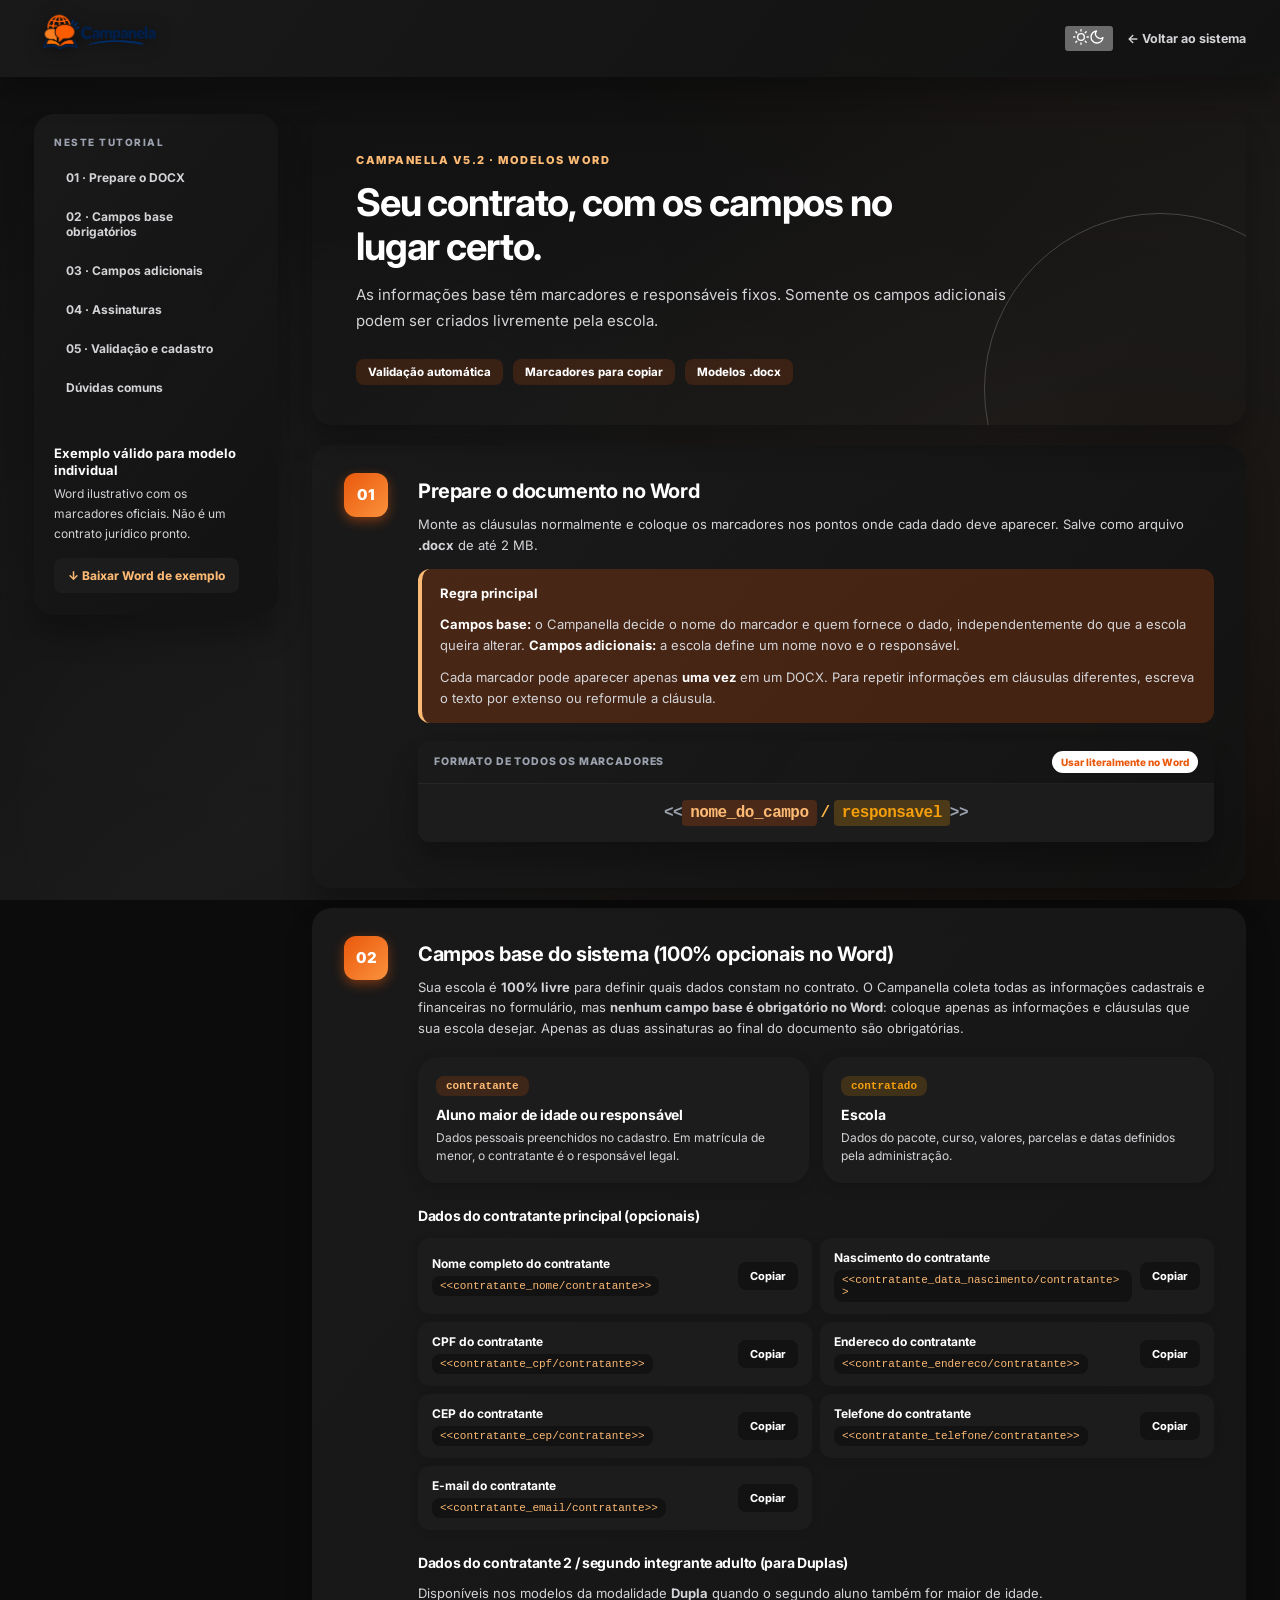
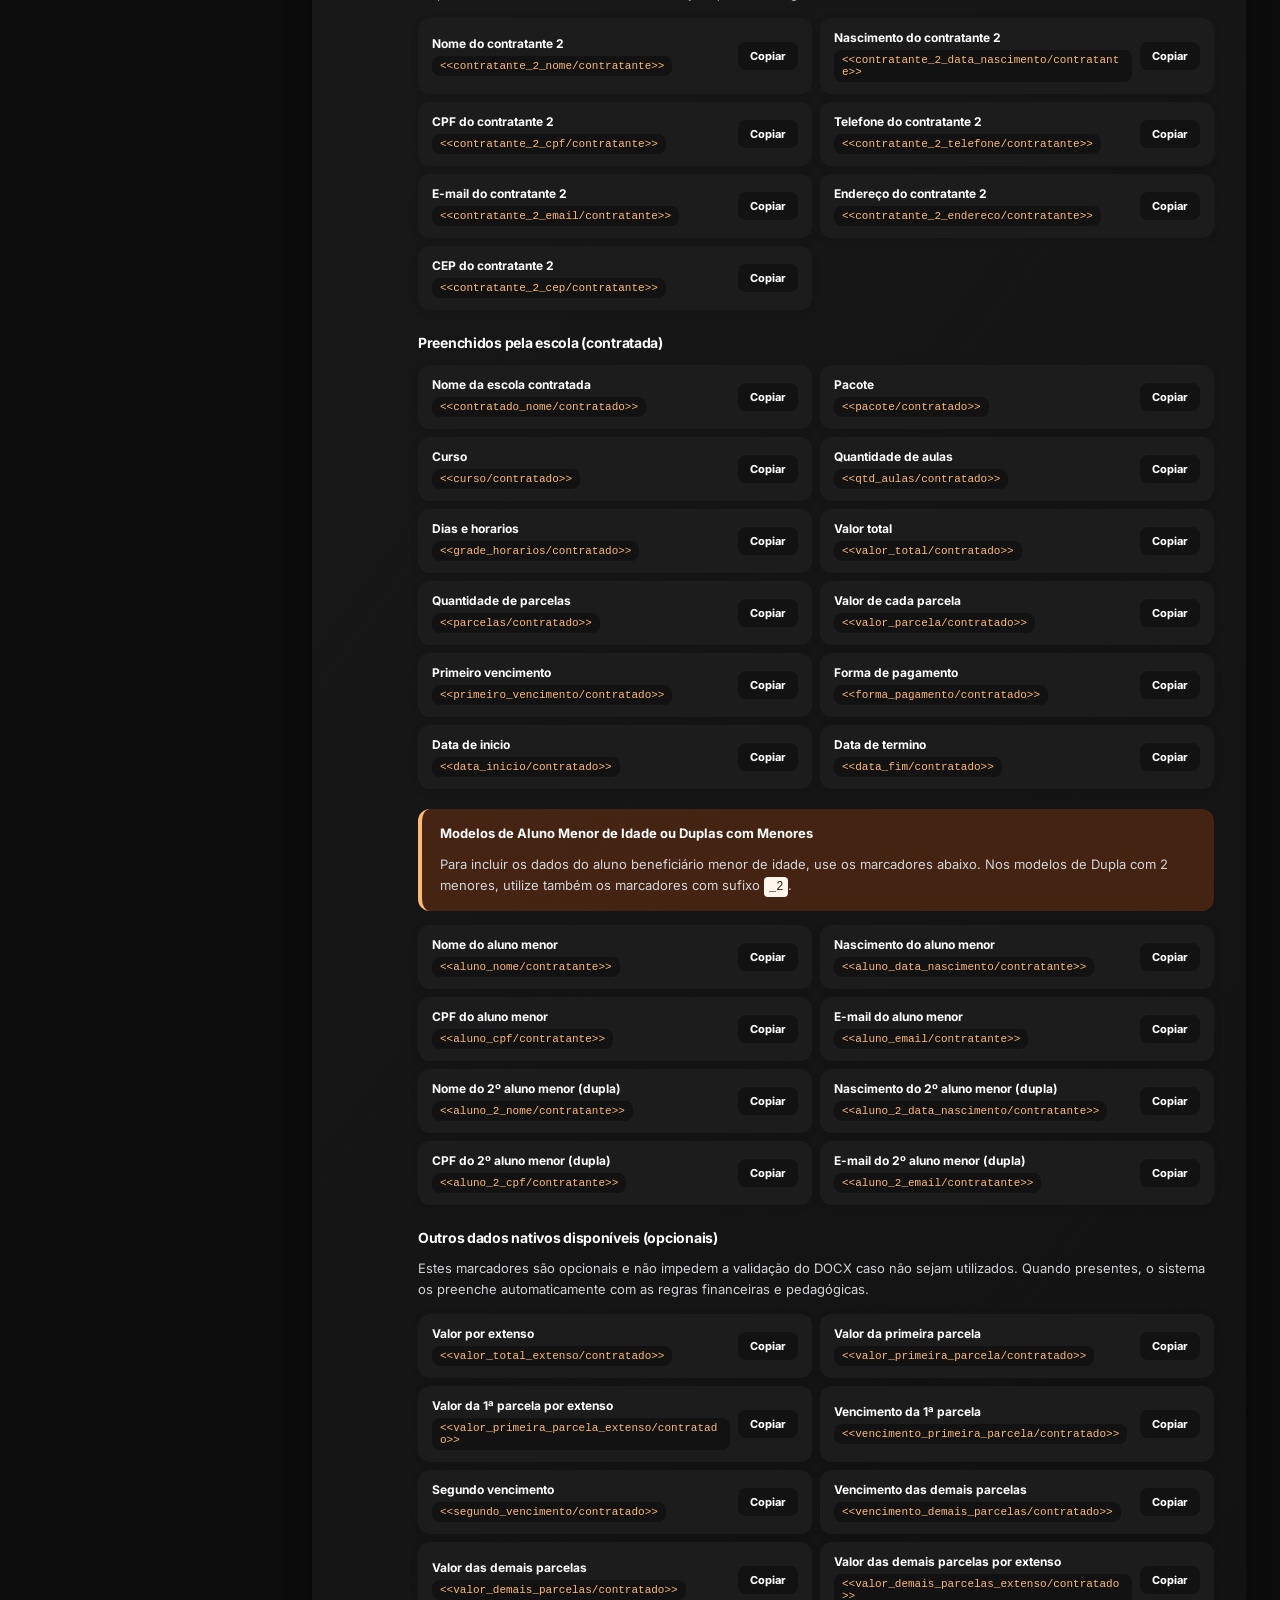
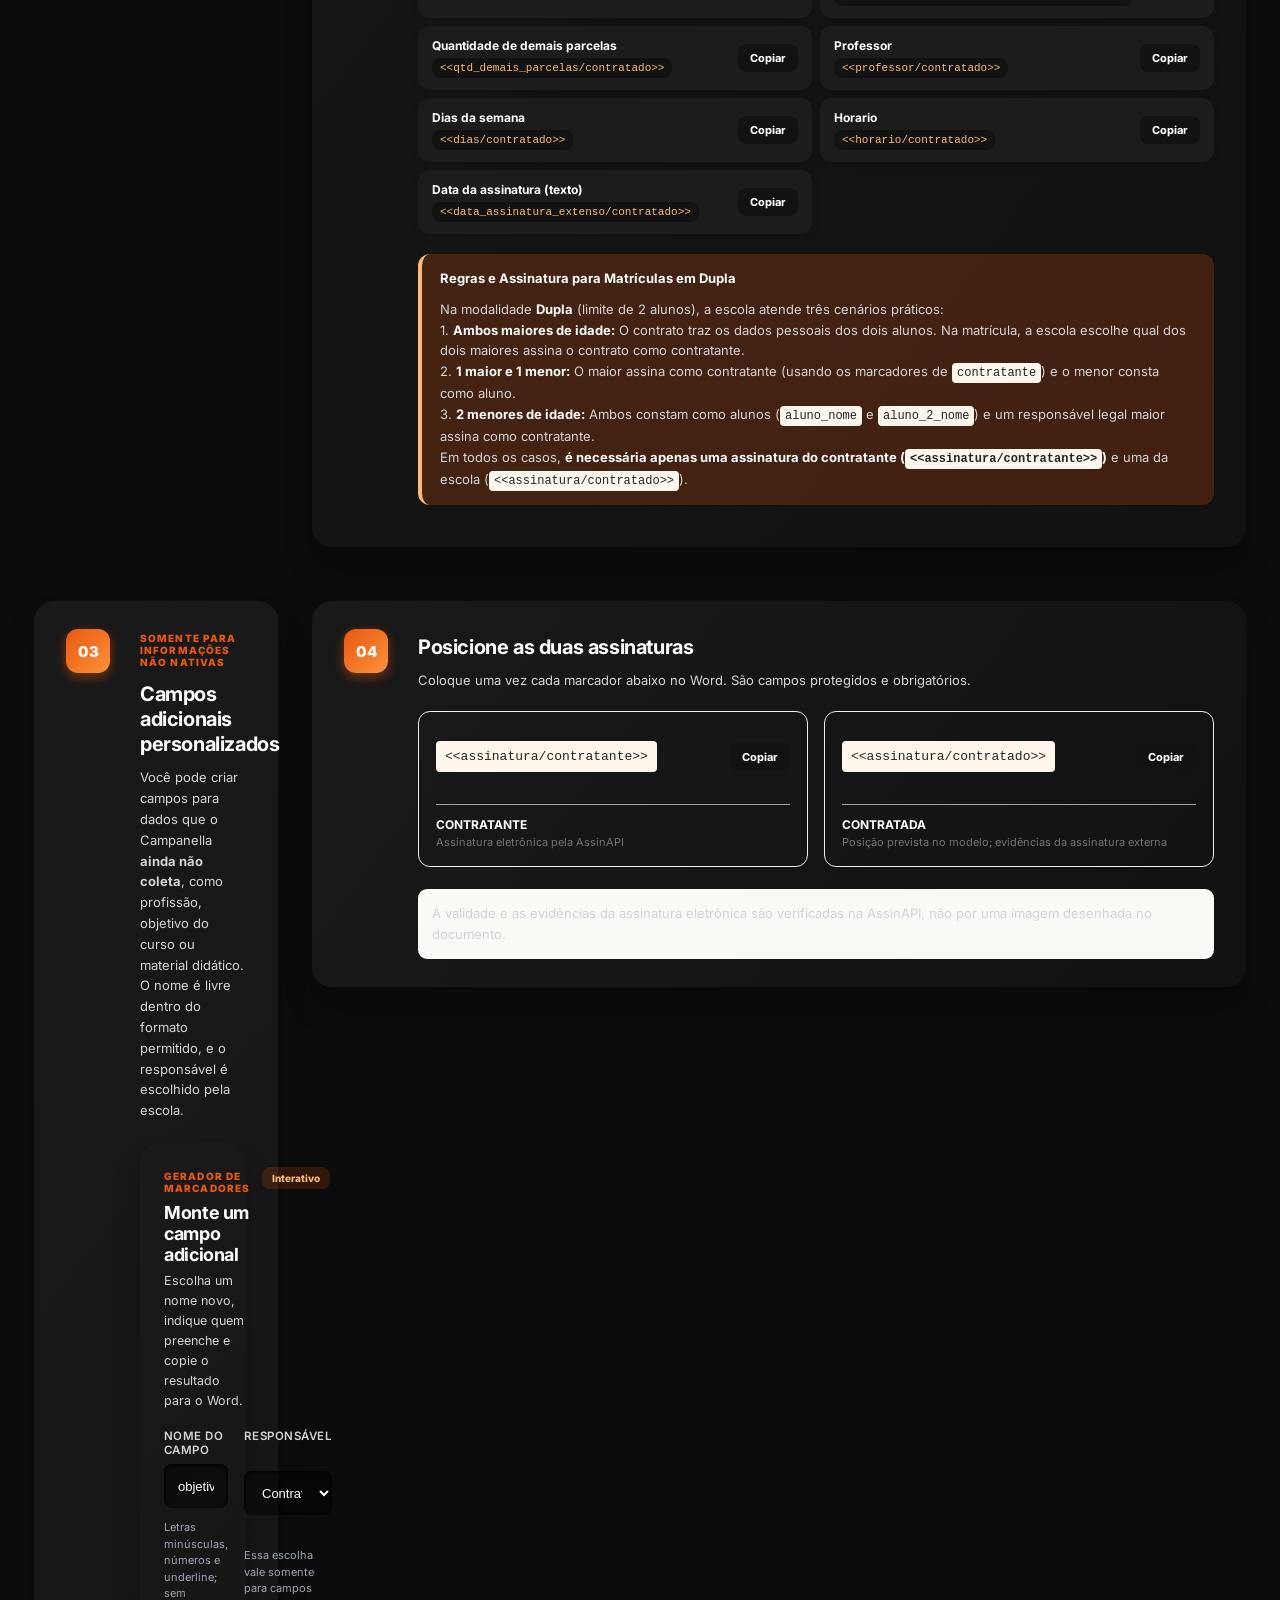
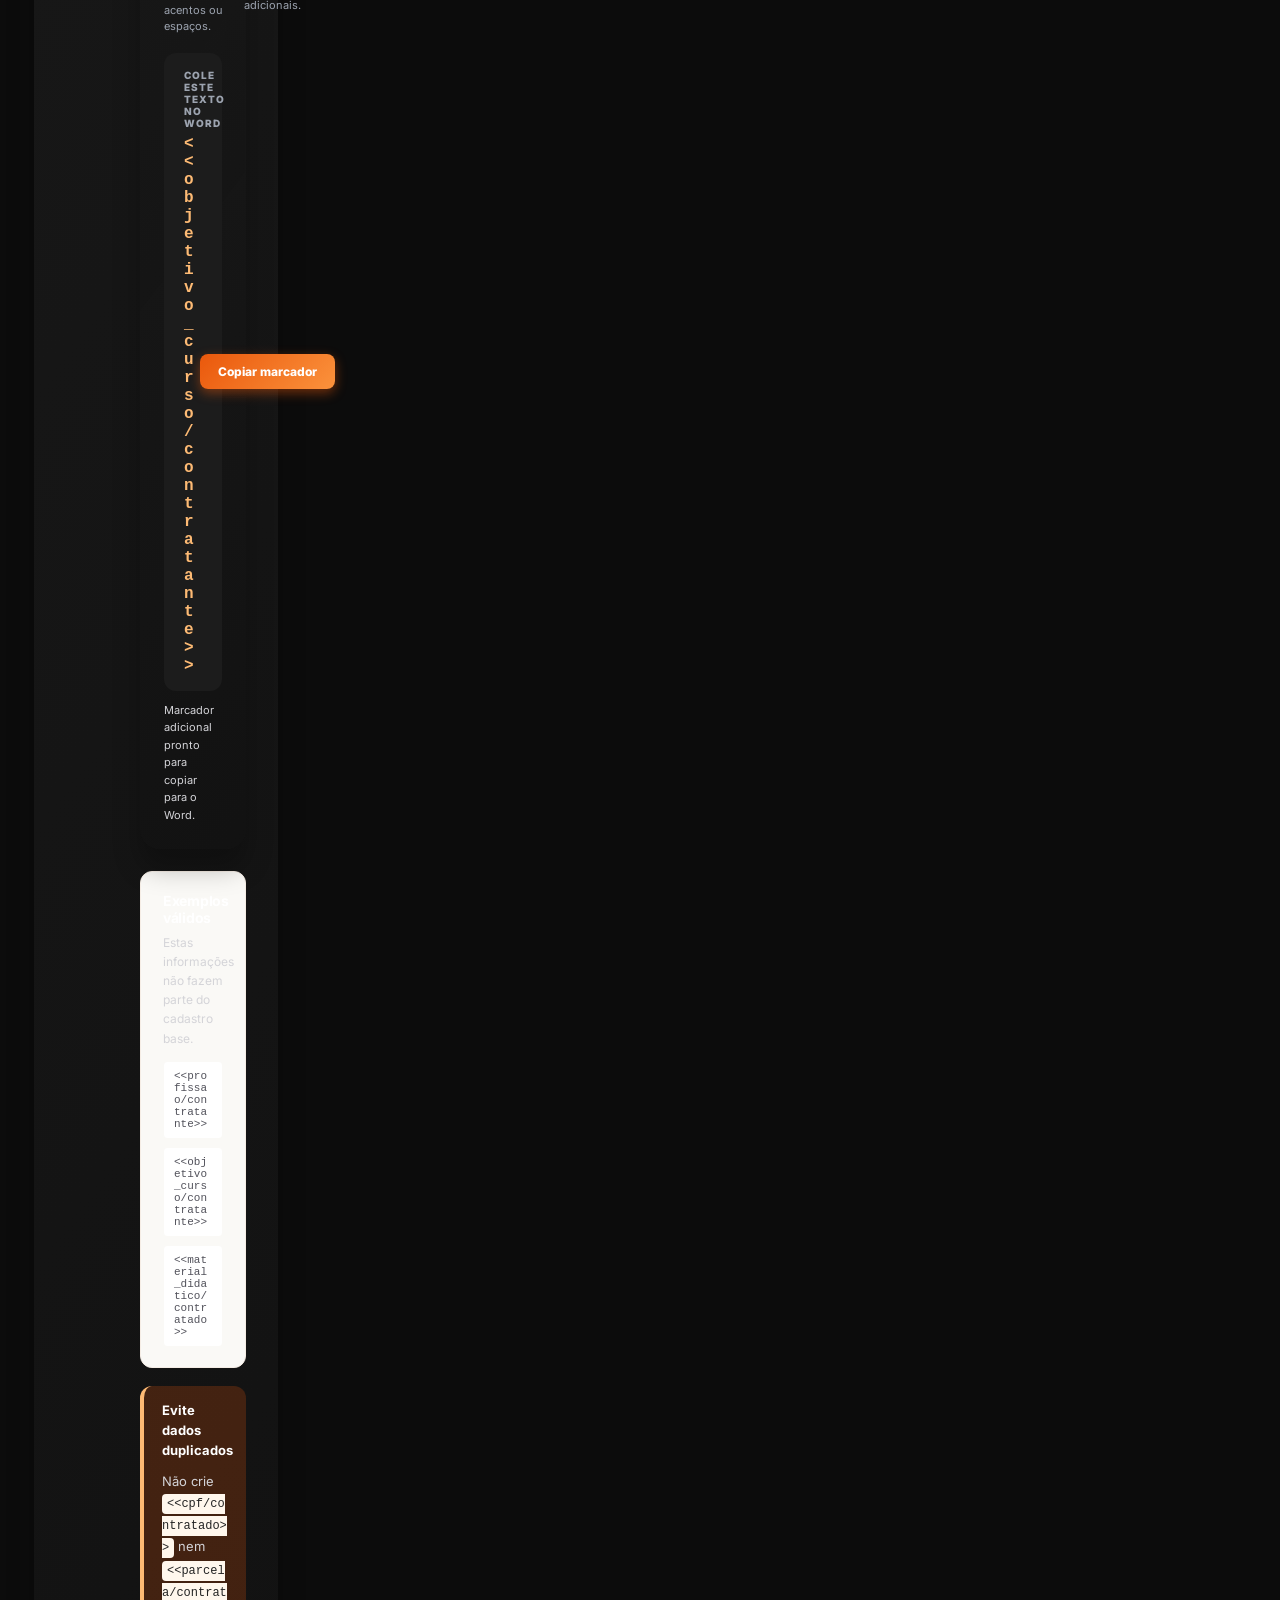
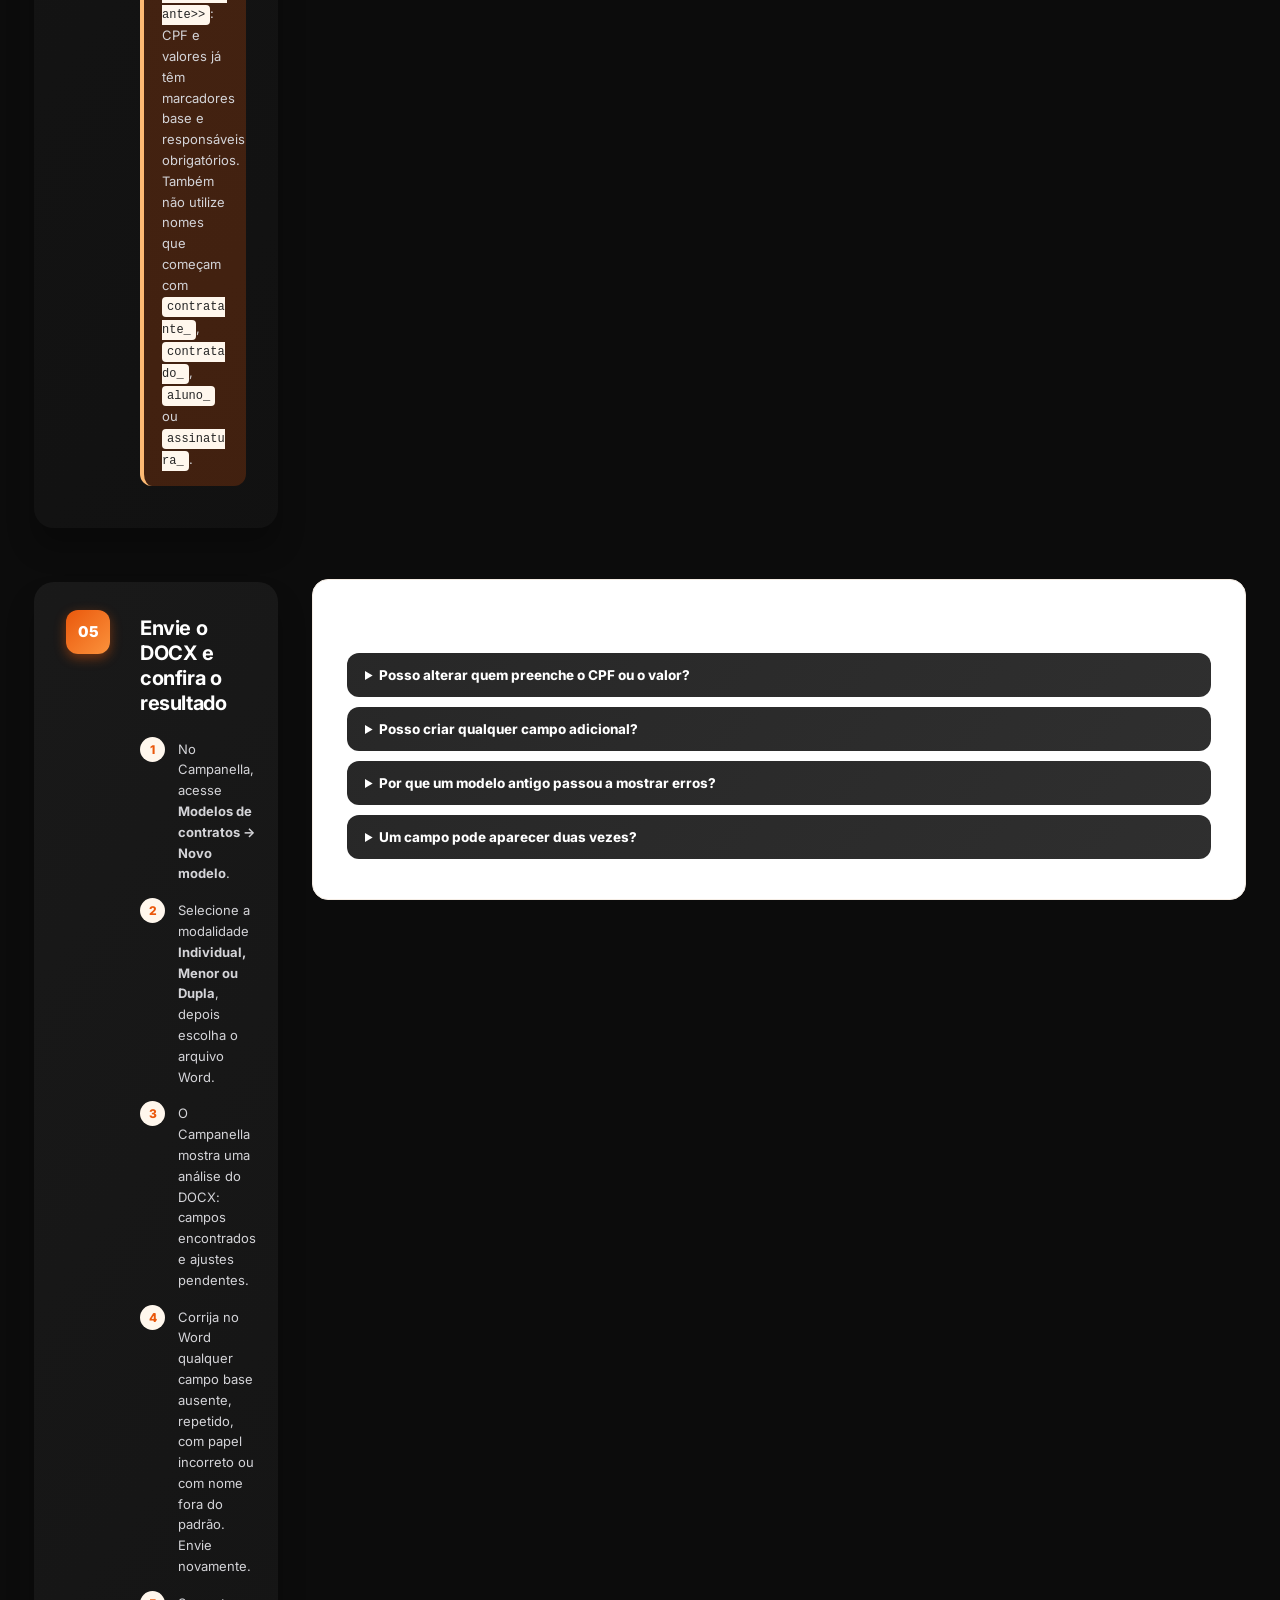
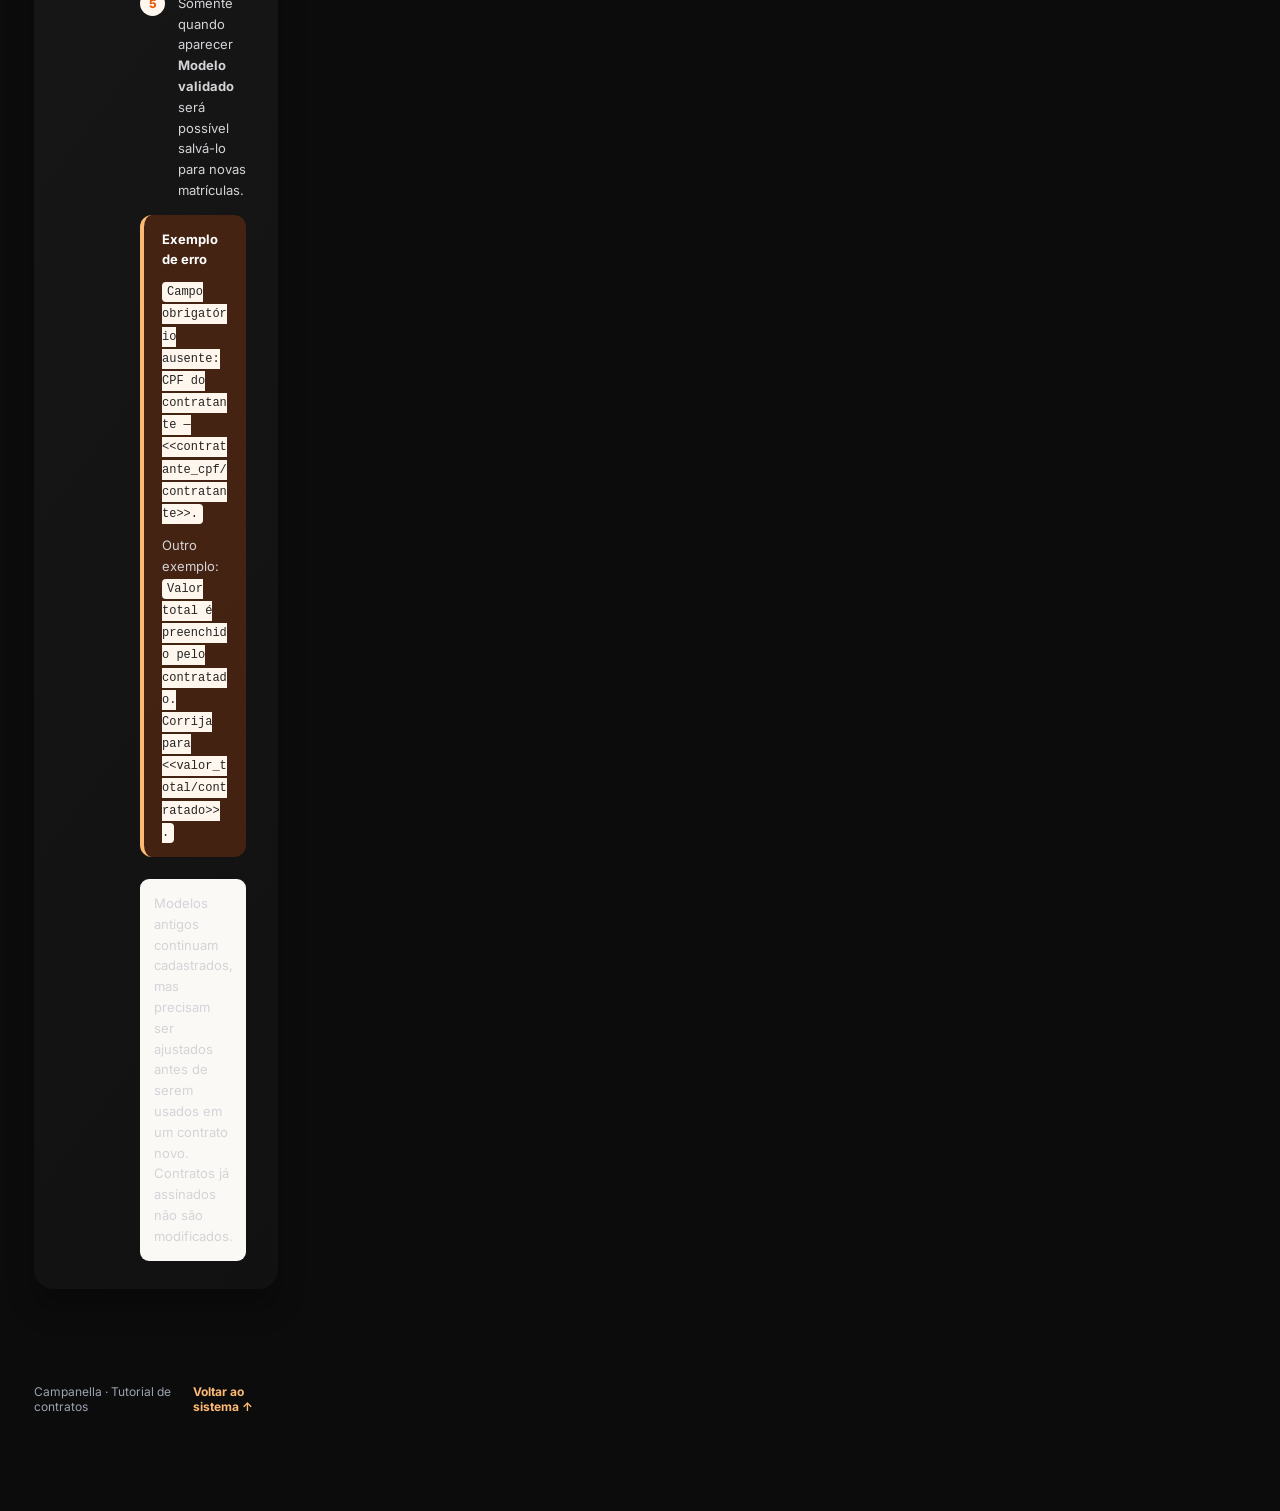
==== commit 502c0c4b: "feat: matricula em dupla, modelos de contrato flexiveis e importacao em massa" ====
--- a/ajuda-contratos.html
+++ b/ajuda-contratos.html
@@ -26,15 +26,22 @@
 <div class="guide-tip"><strong>Regra principal</strong><p><b>Campos base:</b> o Campanella decide o nome do marcador e quem fornece o dado, independentemente do que a escola queira alterar. <b>Campos adicionais:</b> a escola define um nome novo e o responsável.</p><p>Cada marcador pode aparecer apenas <strong>uma vez</strong> em um DOCX. Para repetir informações em cláusulas diferentes, escreva o texto por extenso ou reformule a cláusula.</p></div>
 <div class="syntax-showcase"><div class="syntax-header"><span>FORMATO DE TODOS OS MARCADORES</span><span class="syntax-label">Usar literalmente no Word</span></div><div class="syntax-formula"><span class="syntax-delim">&lt;&lt;</span><span class="syntax-name">nome_do_campo</span><span class="syntax-slash">/</span><span class="syntax-who">responsavel</span><span class="syntax-delim">&gt;&gt;</span></div></div>
 </div></section>
-<section id="base" class="step"><div class="step-number">02</div><div class="step-content"><h2>Campos base obrigatórios</h2><p>Copie exatamente os marcadores abaixo. Eles vêm dos dados que o Campanella já coleta. Não altere o nome nem troque <code>contratante</code> por <code>contratado</code>.</p>
-<div class="role-grid role-definitions"><article class="role-card"><span class="role-token">contratante</span><h4>Aluno maior de idade ou responsável</h4><p>Dados pessoais preenchidos no pré-cadastro. Em matrícula de menor, o contratante é o responsável legal.</p></article><article class="role-card"><span class="role-token">contratado</span><h4>Escola</h4><p>Dados do pacote, curso, valores, parcelas e datas definidos pela administração.</p></article></div>
-<h3>Preenchidos pelo contratante</h3><div class="base-field-list"><div class="base-field-line"><div><strong>Nome completo do contratante</strong><code>&lt;&lt;contratante_nome/contratante&gt;&gt;</code></div><button class="copy" type="button" data-copy="&lt;&lt;contratante_nome/contratante&gt;&gt;">Copiar</button></div>
+<section id="base" class="step"><div class="step-number">02</div><div class="step-content"><h2>Campos base do sistema (100% opcionais no Word)</h2><p>Sua escola é <strong>100% livre</strong> para definir quais dados constam no contrato. O Campanella coleta todas as informações cadastrais e financeiras no formulário, mas <strong>nenhum campo base é obrigatório no Word</strong>: coloque apenas as informações e cláusulas que sua escola desejar. Apenas as duas assinaturas ao final do documento são obrigatórias.</p>
+<div class="role-grid role-definitions"><article class="role-card"><span class="role-token">contratante</span><h4>Aluno maior de idade ou responsável</h4><p>Dados pessoais preenchidos no cadastro. Em matrícula de menor, o contratante é o responsável legal.</p></article><article class="role-card"><span class="role-token">contratado</span><h4>Escola</h4><p>Dados do pacote, curso, valores, parcelas e datas definidos pela administração.</p></article></div>
+<h3>Dados do contratante principal (opcionais)</h3><div class="base-field-list"><div class="base-field-line"><div><strong>Nome completo do contratante</strong><code>&lt;&lt;contratante_nome/contratante&gt;&gt;</code></div><button class="copy" type="button" data-copy="&lt;&lt;contratante_nome/contratante&gt;&gt;">Copiar</button></div>
 <div class="base-field-line"><div><strong>Nascimento do contratante</strong><code>&lt;&lt;contratante_data_nascimento/contratante&gt;&gt;</code></div><button class="copy" type="button" data-copy="&lt;&lt;contratante_data_nascimento/contratante&gt;&gt;">Copiar</button></div>
 <div class="base-field-line"><div><strong>CPF do contratante</strong><code>&lt;&lt;contratante_cpf/contratante&gt;&gt;</code></div><button class="copy" type="button" data-copy="&lt;&lt;contratante_cpf/contratante&gt;&gt;">Copiar</button></div>
 <div class="base-field-line"><div><strong>Endereco do contratante</strong><code>&lt;&lt;contratante_endereco/contratante&gt;&gt;</code></div><button class="copy" type="button" data-copy="&lt;&lt;contratante_endereco/contratante&gt;&gt;">Copiar</button></div>
 <div class="base-field-line"><div><strong>CEP do contratante</strong><code>&lt;&lt;contratante_cep/contratante&gt;&gt;</code></div><button class="copy" type="button" data-copy="&lt;&lt;contratante_cep/contratante&gt;&gt;">Copiar</button></div>
 <div class="base-field-line"><div><strong>Telefone do contratante</strong><code>&lt;&lt;contratante_telefone/contratante&gt;&gt;</code></div><button class="copy" type="button" data-copy="&lt;&lt;contratante_telefone/contratante&gt;&gt;">Copiar</button></div>
 <div class="base-field-line"><div><strong>E-mail do contratante</strong><code>&lt;&lt;contratante_email/contratante&gt;&gt;</code></div><button class="copy" type="button" data-copy="&lt;&lt;contratante_email/contratante&gt;&gt;">Copiar</button></div></div>
+<h3>Dados do contratante 2 / segundo integrante adulto (para Duplas)</h3><p class="muted small">Disponíveis nos modelos da modalidade <strong>Dupla</strong> quando o segundo aluno também for maior de idade.</p><div class="base-field-list"><div class="base-field-line"><div><strong>Nome do contratante 2</strong><code>&lt;&lt;contratante_2_nome/contratante&gt;&gt;</code></div><button class="copy" type="button" data-copy="&lt;&lt;contratante_2_nome/contratante&gt;&gt;">Copiar</button></div>
+<div class="base-field-line"><div><strong>Nascimento do contratante 2</strong><code>&lt;&lt;contratante_2_data_nascimento/contratante&gt;&gt;</code></div><button class="copy" type="button" data-copy="&lt;&lt;contratante_2_data_nascimento/contratante&gt;&gt;">Copiar</button></div>
+<div class="base-field-line"><div><strong>CPF do contratante 2</strong><code>&lt;&lt;contratante_2_cpf/contratante&gt;&gt;</code></div><button class="copy" type="button" data-copy="&lt;&lt;contratante_2_cpf/contratante&gt;&gt;">Copiar</button></div>
+<div class="base-field-line"><div><strong>Telefone do contratante 2</strong><code>&lt;&lt;contratante_2_telefone/contratante&gt;&gt;</code></div><button class="copy" type="button" data-copy="&lt;&lt;contratante_2_telefone/contratante&gt;&gt;">Copiar</button></div>
+<div class="base-field-line"><div><strong>E-mail do contratante 2</strong><code>&lt;&lt;contratante_2_email/contratante&gt;&gt;</code></div><button class="copy" type="button" data-copy="&lt;&lt;contratante_2_email/contratante&gt;&gt;">Copiar</button></div>
+<div class="base-field-line"><div><strong>Endereço do contratante 2</strong><code>&lt;&lt;contratante_2_endereco/contratante&gt;&gt;</code></div><button class="copy" type="button" data-copy="&lt;&lt;contratante_2_endereco/contratante&gt;&gt;">Copiar</button></div>
+<div class="base-field-line"><div><strong>CEP do contratante 2</strong><code>&lt;&lt;contratante_2_cep/contratante&gt;&gt;</code></div><button class="copy" type="button" data-copy="&lt;&lt;contratante_2_cep/contratante&gt;&gt;">Copiar</button></div></div>
 <h3>Preenchidos pela escola (contratada)</h3><div class="base-field-list"><div class="base-field-line"><div><strong>Nome da escola contratada</strong><code>&lt;&lt;contratado_nome/contratado&gt;&gt;</code></div><button class="copy" type="button" data-copy="&lt;&lt;contratado_nome/contratado&gt;&gt;">Copiar</button></div>
 <div class="base-field-line"><div><strong>Pacote</strong><code>&lt;&lt;pacote/contratado&gt;&gt;</code></div><button class="copy" type="button" data-copy="&lt;&lt;pacote/contratado&gt;&gt;">Copiar</button></div>
 <div class="base-field-line"><div><strong>Curso</strong><code>&lt;&lt;curso/contratado&gt;&gt;</code></div><button class="copy" type="button" data-copy="&lt;&lt;curso/contratado&gt;&gt;">Copiar</button></div>
@@ -47,10 +54,14 @@
 <div class="base-field-line"><div><strong>Forma de pagamento</strong><code>&lt;&lt;forma_pagamento/contratado&gt;&gt;</code></div><button class="copy" type="button" data-copy="&lt;&lt;forma_pagamento/contratado&gt;&gt;">Copiar</button></div>
 <div class="base-field-line"><div><strong>Data de inicio</strong><code>&lt;&lt;data_inicio/contratado&gt;&gt;</code></div><button class="copy" type="button" data-copy="&lt;&lt;data_inicio/contratado&gt;&gt;">Copiar</button></div>
 <div class="base-field-line"><div><strong>Data de termino</strong><code>&lt;&lt;data_fim/contratado&gt;&gt;</code></div><button class="copy" type="button" data-copy="&lt;&lt;data_fim/contratado&gt;&gt;">Copiar</button></div></div>
-<div class="guide-tip"><strong>Quando o modelo for para menor de idade</strong><p>Além dos campos acima, o Word deve conter os dados do aluno. O nome/CPF de <em>contratante</em> continuam sendo os do responsável.</p></div><div class="base-field-list"><div class="base-field-line"><div><strong>Nome do aluno (modelo de menor)</strong><code>&lt;&lt;aluno_nome/contratante&gt;&gt;</code></div><button class="copy" type="button" data-copy="&lt;&lt;aluno_nome/contratante&gt;&gt;">Copiar</button></div>
-<div class="base-field-line"><div><strong>Nascimento do aluno (modelo de menor)</strong><code>&lt;&lt;aluno_data_nascimento/contratante&gt;&gt;</code></div><button class="copy" type="button" data-copy="&lt;&lt;aluno_data_nascimento/contratante&gt;&gt;">Copiar</button></div>
-<div class="base-field-line"><div><strong>CPF do aluno (modelo de menor)</strong><code>&lt;&lt;aluno_cpf/contratante&gt;&gt;</code></div><button class="copy" type="button" data-copy="&lt;&lt;aluno_cpf/contratante&gt;&gt;">Copiar</button></div>
-<div class="base-field-line"><div><strong>E-mail do aluno (modelo de menor)</strong><code>&lt;&lt;aluno_email/contratante&gt;&gt;</code></div><button class="copy" type="button" data-copy="&lt;&lt;aluno_email/contratante&gt;&gt;">Copiar</button></div></div>
+<div class="guide-tip"><strong>Modelos de Aluno Menor de Idade ou Duplas com Menores</strong><p>Para incluir os dados do aluno beneficiário menor de idade, use os marcadores abaixo. Nos modelos de Dupla com 2 menores, utilize também os marcadores com sufixo <code>_2</code>.</p></div><div class="base-field-list"><div class="base-field-line"><div><strong>Nome do aluno menor</strong><code>&lt;&lt;aluno_nome/contratante&gt;&gt;</code></div><button class="copy" type="button" data-copy="&lt;&lt;aluno_nome/contratante&gt;&gt;">Copiar</button></div>
+<div class="base-field-line"><div><strong>Nascimento do aluno menor</strong><code>&lt;&lt;aluno_data_nascimento/contratante&gt;&gt;</code></div><button class="copy" type="button" data-copy="&lt;&lt;aluno_data_nascimento/contratante&gt;&gt;">Copiar</button></div>
+<div class="base-field-line"><div><strong>CPF do aluno menor</strong><code>&lt;&lt;aluno_cpf/contratante&gt;&gt;</code></div><button class="copy" type="button" data-copy="&lt;&lt;aluno_cpf/contratante&gt;&gt;">Copiar</button></div>
+<div class="base-field-line"><div><strong>E-mail do aluno menor</strong><code>&lt;&lt;aluno_email/contratante&gt;&gt;</code></div><button class="copy" type="button" data-copy="&lt;&lt;aluno_email/contratante&gt;&gt;">Copiar</button></div>
+<div class="base-field-line"><div><strong>Nome do 2º aluno menor (dupla)</strong><code>&lt;&lt;aluno_2_nome/contratante&gt;&gt;</code></div><button class="copy" type="button" data-copy="&lt;&lt;aluno_2_nome/contratante&gt;&gt;">Copiar</button></div>
+<div class="base-field-line"><div><strong>Nascimento do 2º aluno menor (dupla)</strong><code>&lt;&lt;aluno_2_data_nascimento/contratante&gt;&gt;</code></div><button class="copy" type="button" data-copy="&lt;&lt;aluno_2_data_nascimento/contratante&gt;&gt;">Copiar</button></div>
+<div class="base-field-line"><div><strong>CPF do 2º aluno menor (dupla)</strong><code>&lt;&lt;aluno_2_cpf/contratante&gt;&gt;</code></div><button class="copy" type="button" data-copy="&lt;&lt;aluno_2_cpf/contratante&gt;&gt;">Copiar</button></div>
+<div class="base-field-line"><div><strong>E-mail do 2º aluno menor (dupla)</strong><code>&lt;&lt;aluno_2_email/contratante&gt;&gt;</code></div><button class="copy" type="button" data-copy="&lt;&lt;aluno_2_email/contratante&gt;&gt;">Copiar</button></div></div>
 <h3>Outros dados nativos disponíveis (opcionais)</h3><p>Estes marcadores são opcionais e não impedem a validação do DOCX caso não sejam utilizados. Quando presentes, o sistema os preenche automaticamente com as regras financeiras e pedagógicas.</p><div class="base-field-list"><div class="base-field-line"><div><strong>Valor por extenso</strong><code>&lt;&lt;valor_total_extenso/contratado&gt;&gt;</code></div><button class="copy" type="button" data-copy="&lt;&lt;valor_total_extenso/contratado&gt;&gt;">Copiar</button></div>
 <div class="base-field-line"><div><strong>Valor da primeira parcela</strong><code>&lt;&lt;valor_primeira_parcela/contratado&gt;&gt;</code></div><button class="copy" type="button" data-copy="&lt;&lt;valor_primeira_parcela/contratado&gt;&gt;">Copiar</button></div>
 <div class="base-field-line"><div><strong>Valor da 1ª parcela por extenso</strong><code>&lt;&lt;valor_primeira_parcela_extenso/contratado&gt;&gt;</code></div><button class="copy" type="button" data-copy="&lt;&lt;valor_primeira_parcela_extenso/contratado&gt;&gt;">Copiar</button></div>
@@ -64,7 +75,12 @@
 <div class="base-field-line"><div><strong>Dias da semana</strong><code>&lt;&lt;dias/contratado&gt;&gt;</code></div><button class="copy" type="button" data-copy="&lt;&lt;dias/contratado&gt;&gt;">Copiar</button></div>
 <div class="base-field-line"><div><strong>Horario</strong><code>&lt;&lt;horario/contratado&gt;&gt;</code></div><button class="copy" type="button" data-copy="&lt;&lt;horario/contratado&gt;&gt;">Copiar</button></div>
 <div class="base-field-line"><div><strong>Data da assinatura (texto)</strong><code>&lt;&lt;data_assinatura_extenso/contratado&gt;&gt;</code></div><button class="copy" type="button" data-copy="&lt;&lt;data_assinatura_extenso/contratado&gt;&gt;">Copiar</button></div></div>
-<div class="guide-tip" style="margin-top:16px"><strong>Primeira parcela com valor ou data diferenciada (matrícula / entrada)</strong><p>O Campanella permite marcar na matrícula se a 1ª parcela possui valor ou data diferente das demais. Para modelos que preveem entrada/matrícula diferenciada, você pode estruturar sua cláusula assim:</p><p style="margin-top:8px;font-family:monospace;background:rgba(0,0,0,0.15);padding:10px;border-radius:6px;font-size:12px;line-height:1.5;">O CONTRATANTE pagará o valor total de &lt;&lt;valor_total/contratado&gt;&gt;, sendo a primeira parcela de &lt;&lt;valor_primeira_parcela/contratado&gt;&gt; com vencimento em &lt;&lt;primeiro_vencimento/contratado&gt;&gt;, e &lt;&lt;qtd_demais_parcelas/contratado&gt;&gt; parcelas de &lt;&lt;valor_demais_parcelas/contratado&gt;&gt; com vencimento a partir de &lt;&lt;segundo_vencimento/contratado&gt;&gt;.</p><p>Se sua escola não utiliza primeira parcela diferenciada, basta utilizar a fórmula tradicional com &lt;&lt;parcelas/contratado&gt;&gt; e &lt;&lt;valor_parcela/contratado&gt;&gt;.</p></div>
+<div class="guide-tip" style="margin-top:16px"><strong>Regras e Assinatura para Matrículas em Dupla</strong><p>Na modalidade <strong>Dupla</strong> (limite de 2 alunos), a escola atende três cenários práticos:<br>
+1. <b>Ambos maiores de idade:</b> O contrato traz os dados pessoais dos dois alunos. Na matrícula, a escola escolhe qual dos dois maiores assina o contrato como contratante.<br>
+2. <b>1 maior e 1 menor:</b> O maior assina como contratante (usando os marcadores de <code>contratante</code>) e o menor consta como aluno.<br>
+3. <b>2 menores de idade:</b> Ambos constam como alunos (<code>aluno_nome</code> e <code>aluno_2_nome</code>) e um responsável legal maior assina como contratante.<br>
+Em todos os casos, <strong>é necessária apenas uma assinatura do contratante (<code>&lt;&lt;assinatura/contratante&gt;&gt;</code>)</strong> e uma da escola (<code>&lt;&lt;assinatura/contratado&gt;&gt;</code>).</p></div>
+</div></section>
 </div></section>
 <section id="extras" class="step field-step"><div class="step-number">03</div><div class="step-content"><div class="field-heading"><span class="feature-label">SOMENTE PARA INFORMAÇÕES NÃO NATIVAS</span><h2>Campos adicionais personalizados</h2></div><p>Você pode criar campos para dados que o Campanella <strong>ainda não coleta</strong>, como profissão, objetivo do curso ou material didático. O nome é livre dentro do formato permitido, e o responsável é escolhido pela escola.</p>
 <div class="marker-builder"><div class="builder-heading"><div><span class="feature-label">GERADOR DE MARCADORES</span><h3>Monte um campo adicional</h3><p>Escolha um nome novo, indique quem preenche e copie o resultado para o Word.</p></div><span class="builder-tag">Interativo</span></div>
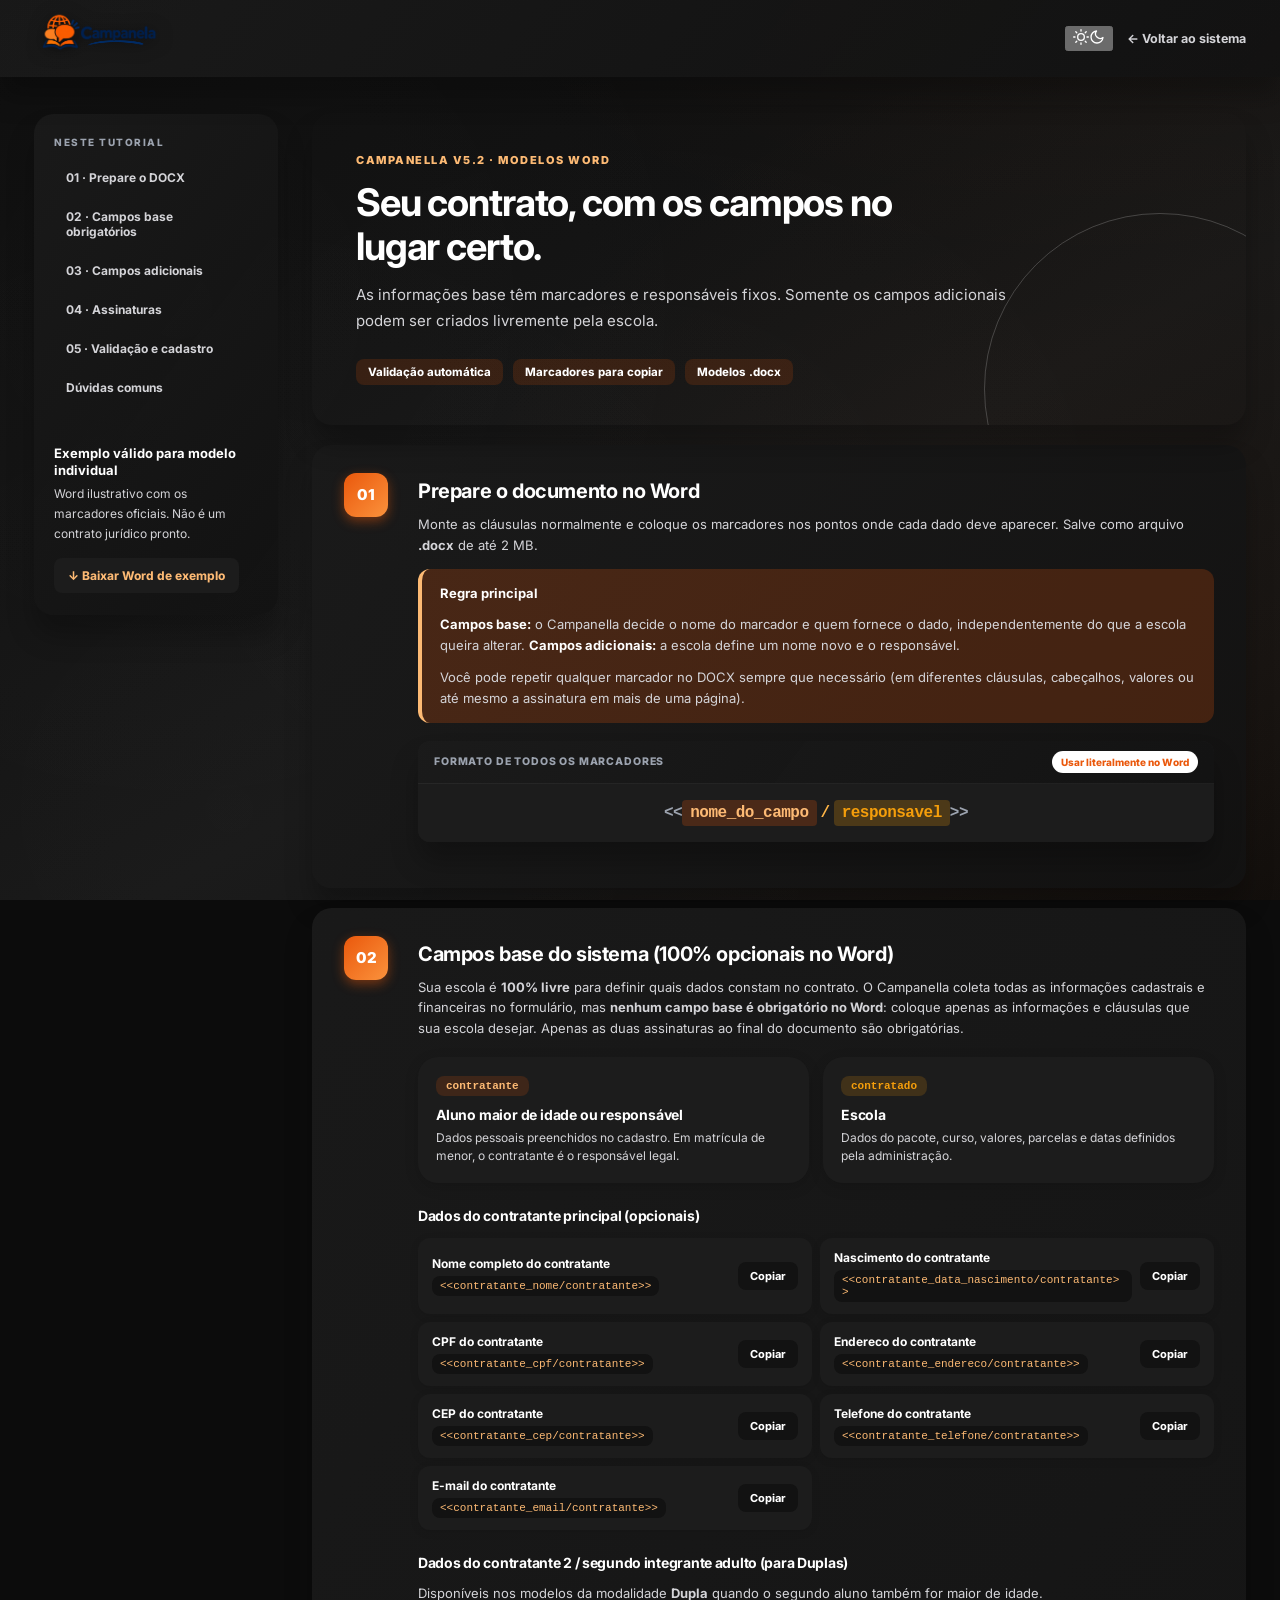
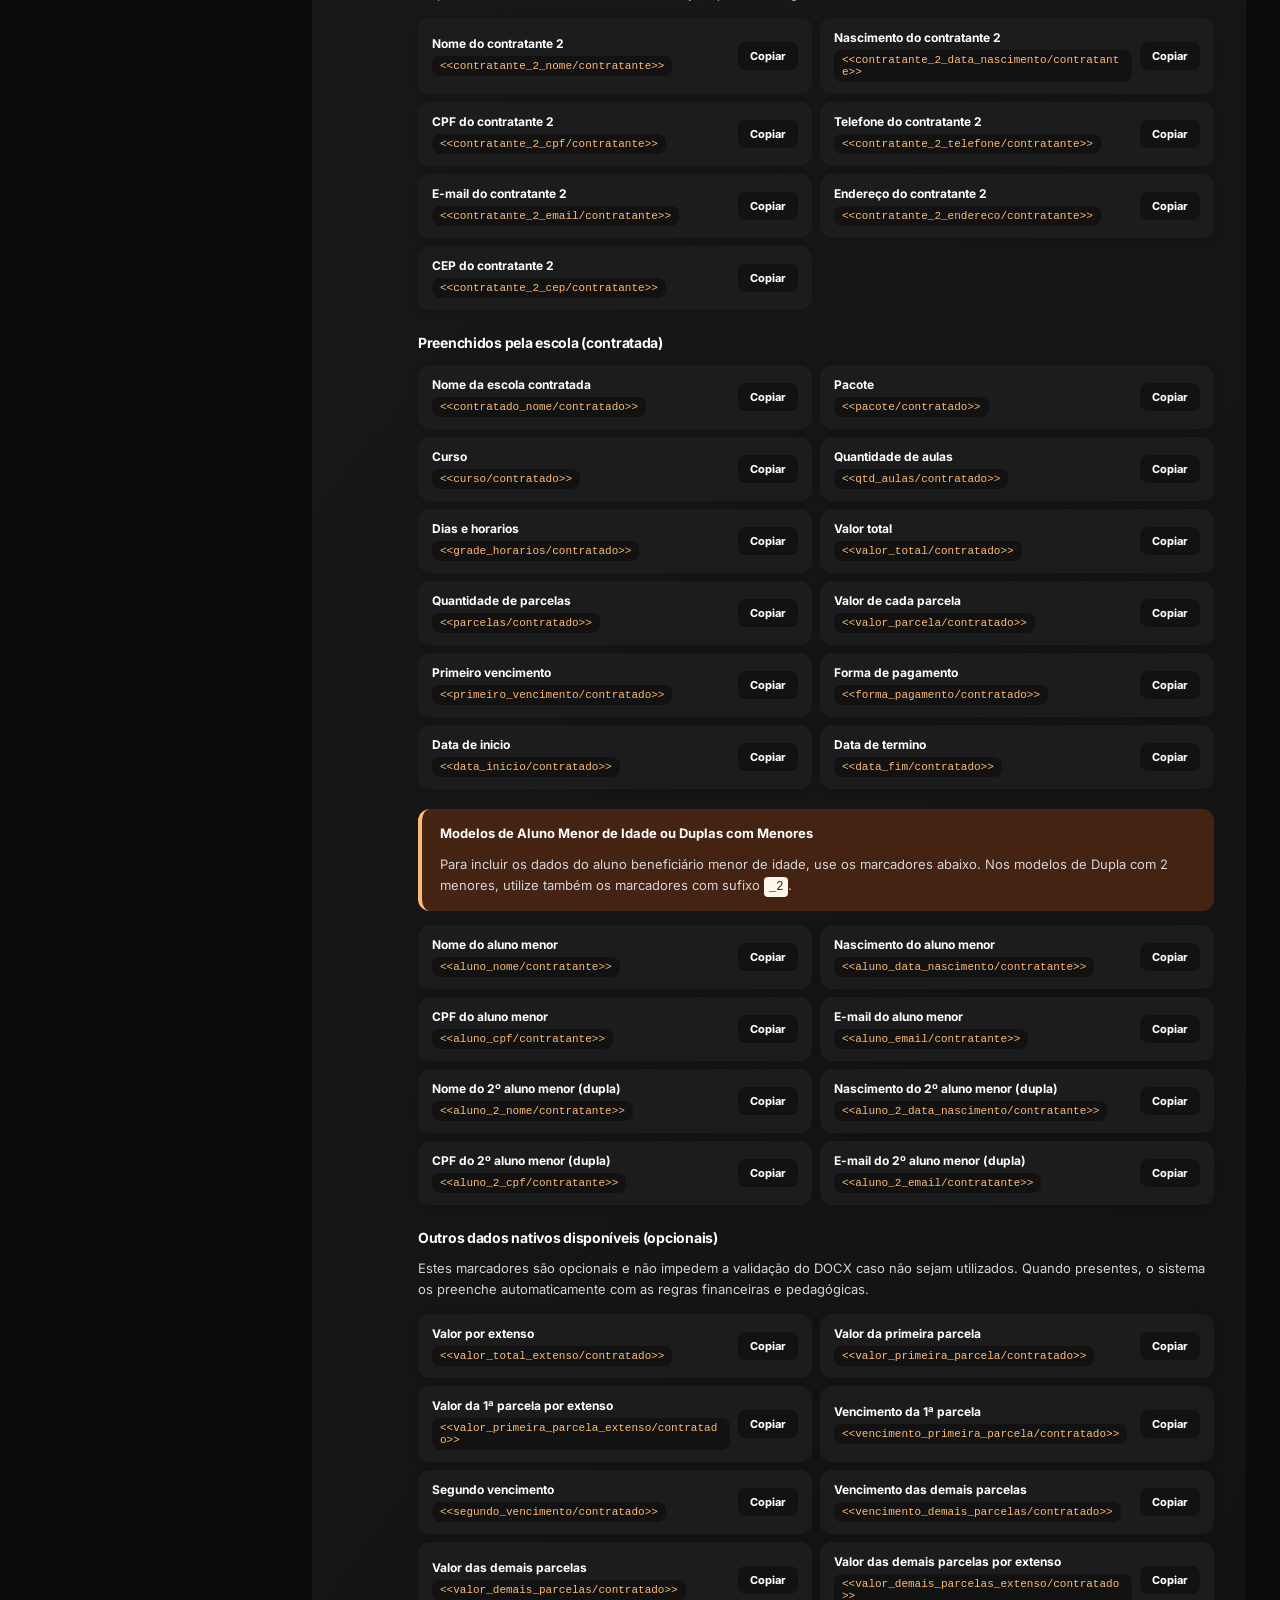
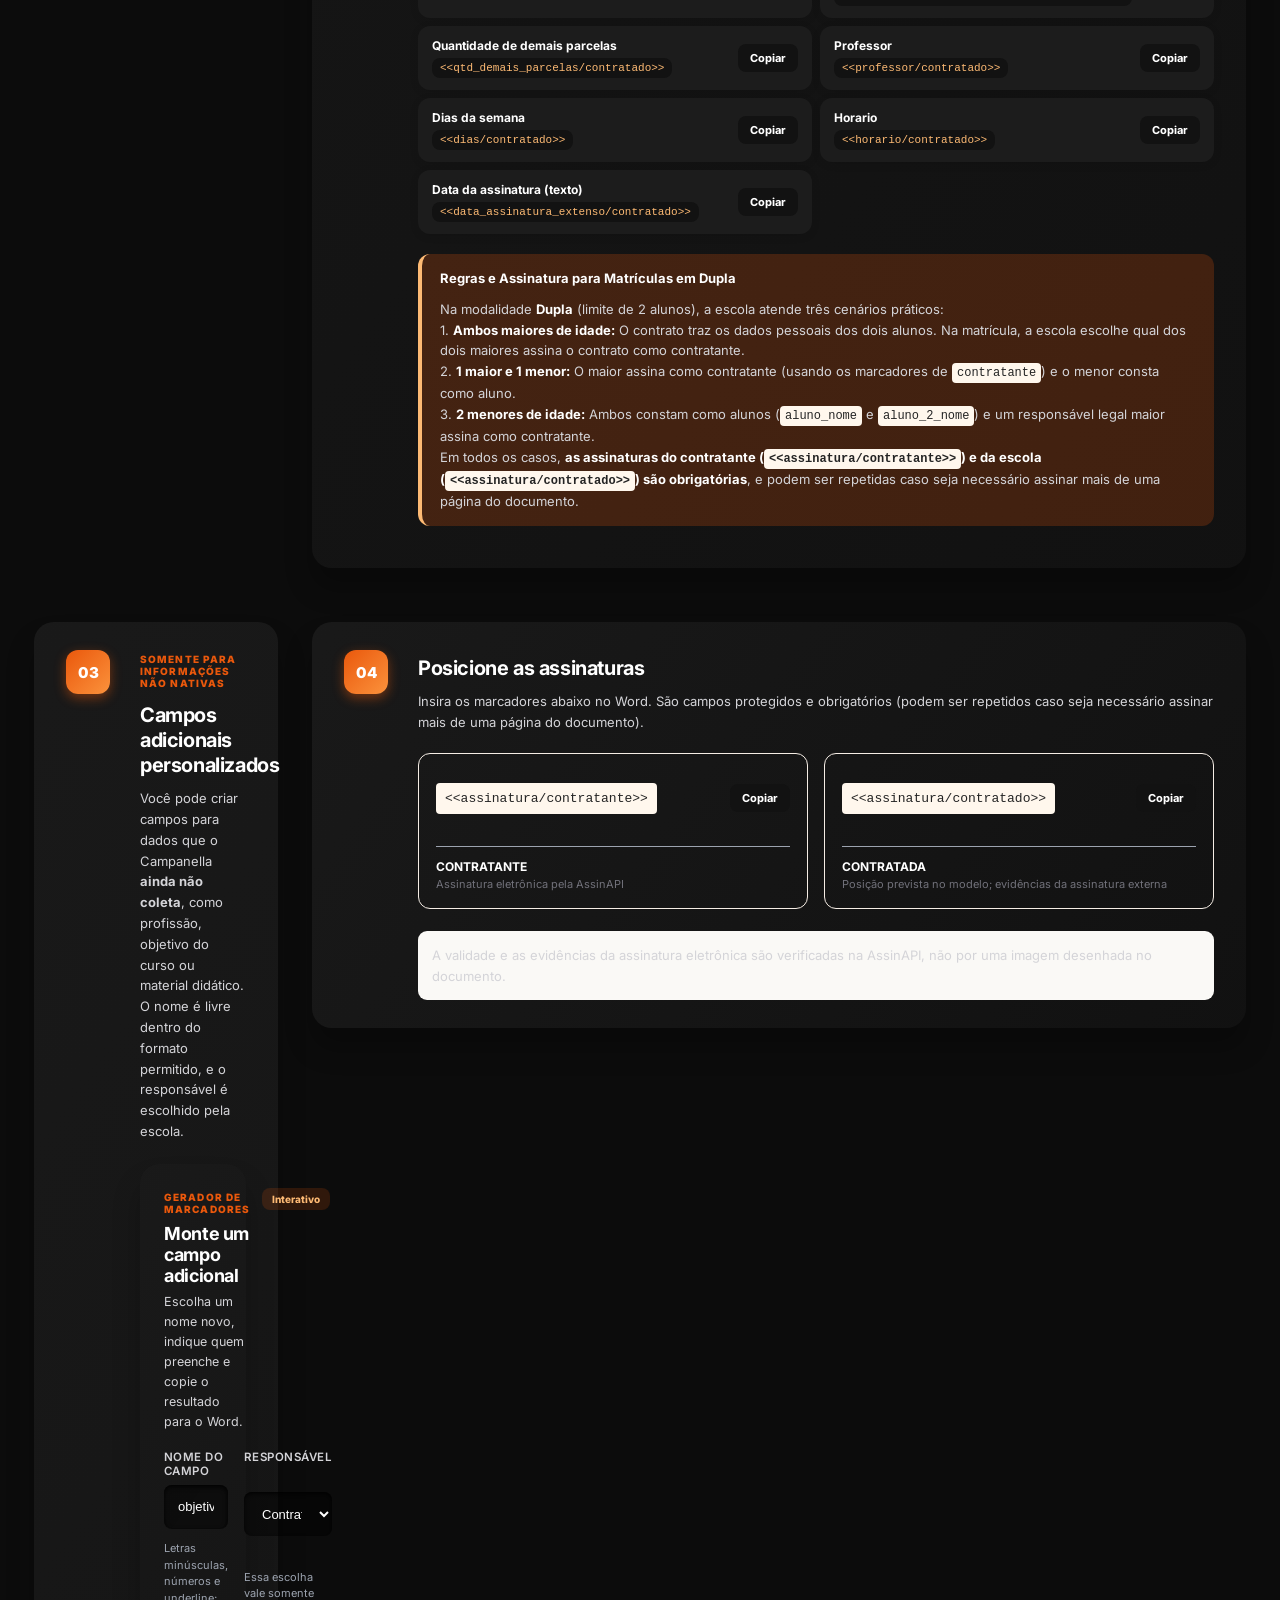
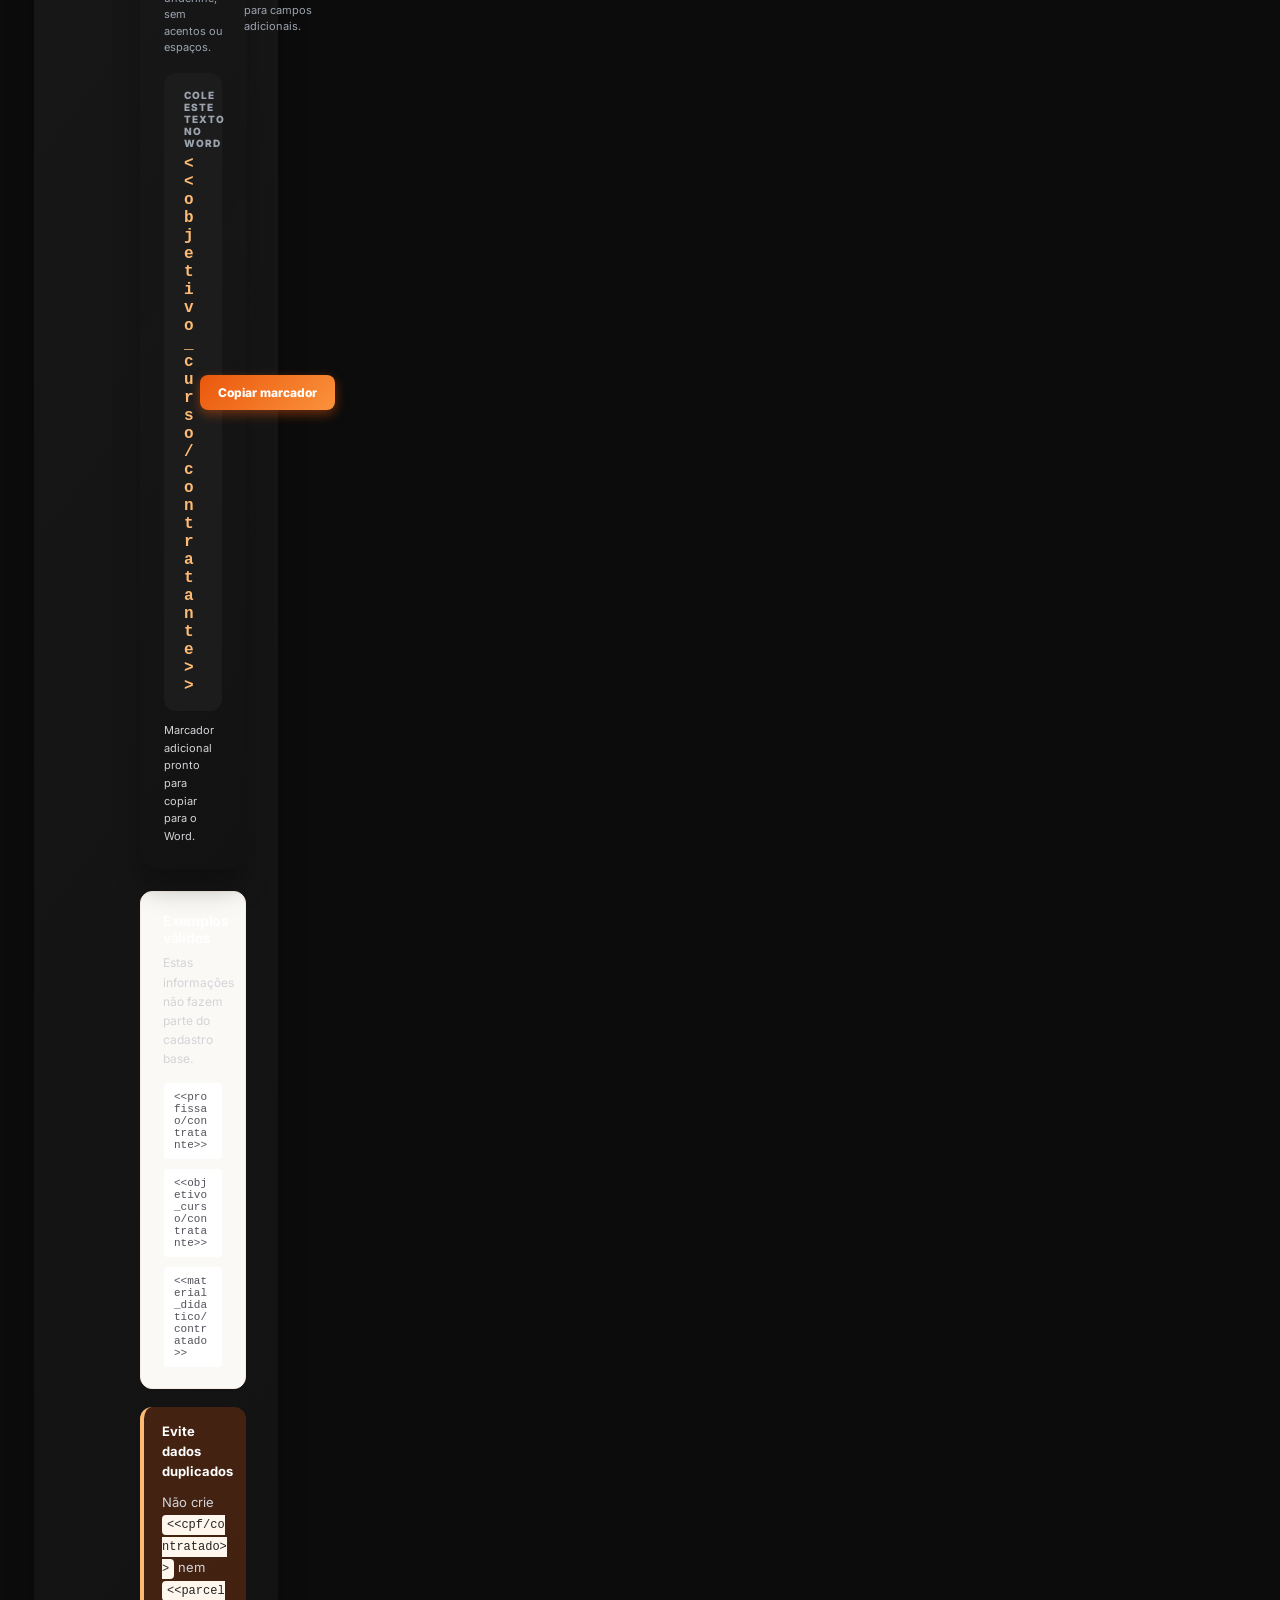
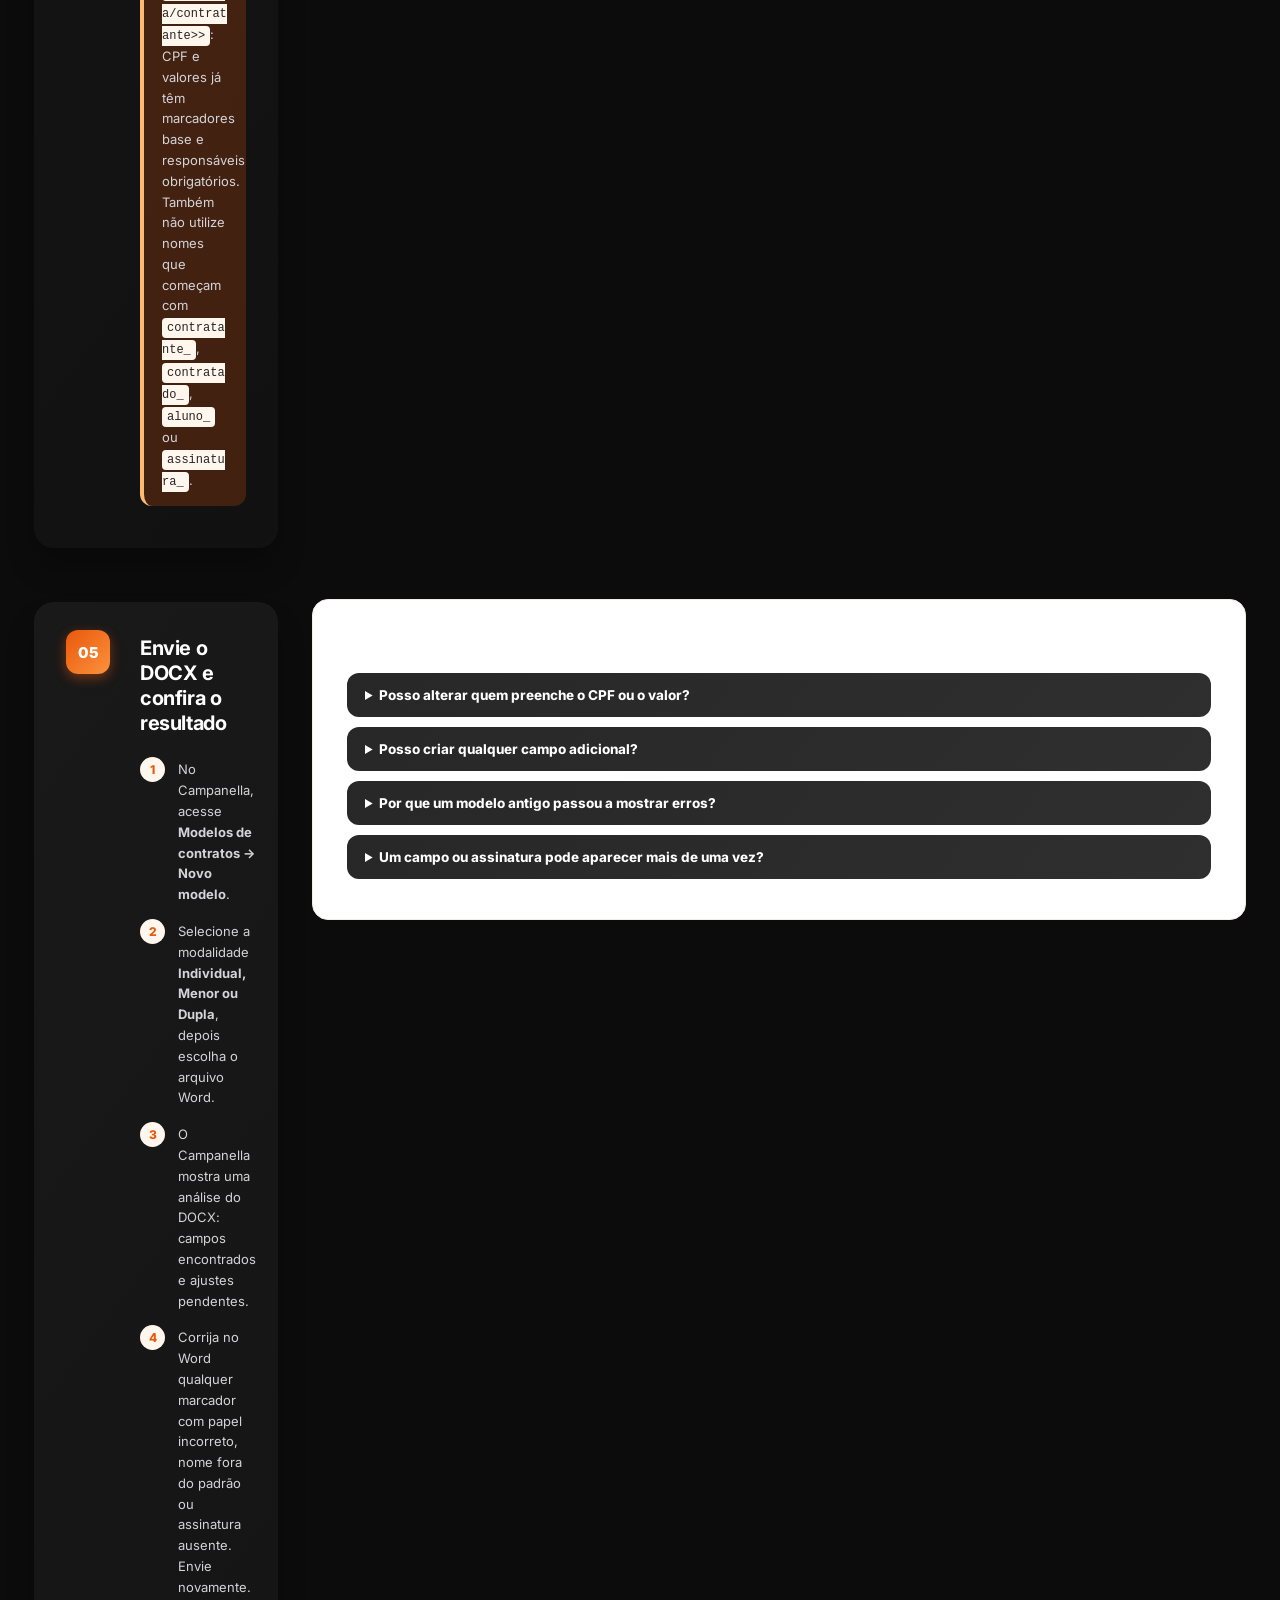
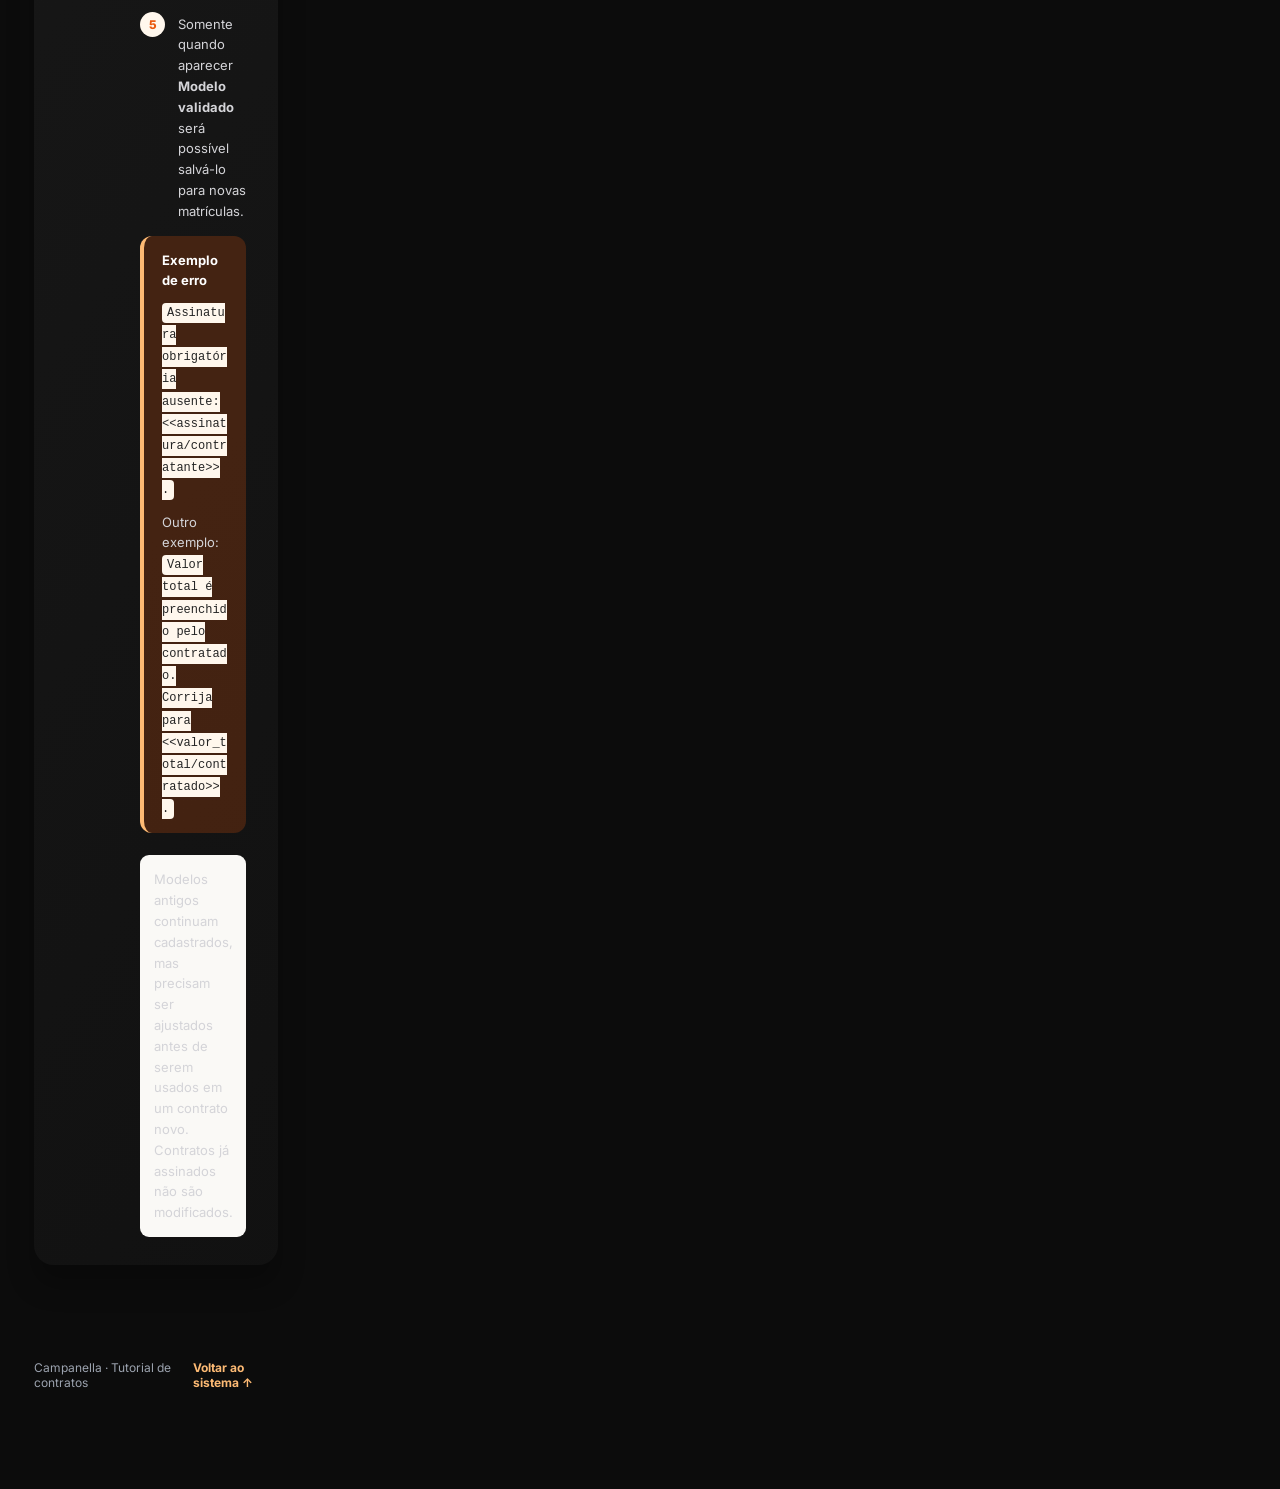
==== commit 0fcf3405: "feat(contracts): permitir repeticao de campos base e assinaturas em multiplas paginas" ====
--- a/ajuda-contratos.html
+++ b/ajuda-contratos.html
@@ -23,7 +23,7 @@
 <div class="guide-side-note"><strong>Exemplo válido para modelo individual</strong><p>Word ilustrativo com os marcadores oficiais. Não é um contrato jurídico pronto.</p><a href="./exemplos/Modelo_de_Contrato_com_Marcadores.docx" download>↓ Baixar Word de exemplo</a></div></aside>
 <div class="guide-main"><div class="guide-hero"><div class="guide-overline">CAMPANELLA V5.2 · MODELOS WORD</div><h1>Seu contrato, com os campos no lugar certo.</h1><p>As informações base têm marcadores e responsáveis fixos. Somente os campos adicionais podem ser criados livremente pela escola.</p><div class="guide-hero-footer"><span>Validação automática</span><span>Marcadores para copiar</span><span>Modelos .docx</span></div></div>
 <section id="preparar" class="step"><div class="step-number">01</div><div class="step-content"><h2>Prepare o documento no Word</h2><p>Monte as cláusulas normalmente e coloque os marcadores nos pontos onde cada dado deve aparecer. Salve como arquivo <strong>.docx</strong> de até 2 MB.</p>
-<div class="guide-tip"><strong>Regra principal</strong><p><b>Campos base:</b> o Campanella decide o nome do marcador e quem fornece o dado, independentemente do que a escola queira alterar. <b>Campos adicionais:</b> a escola define um nome novo e o responsável.</p><p>Cada marcador pode aparecer apenas <strong>uma vez</strong> em um DOCX. Para repetir informações em cláusulas diferentes, escreva o texto por extenso ou reformule a cláusula.</p></div>
+<div class="guide-tip"><strong>Regra principal</strong><p><b>Campos base:</b> o Campanella decide o nome do marcador e quem fornece o dado, independentemente do que a escola queira alterar. <b>Campos adicionais:</b> a escola define um nome novo e o responsável.</p><p>Você pode repetir qualquer marcador no DOCX sempre que necessário (em diferentes cláusulas, cabeçalhos, valores ou até mesmo a assinatura em mais de uma página).</p></div>
 <div class="syntax-showcase"><div class="syntax-header"><span>FORMATO DE TODOS OS MARCADORES</span><span class="syntax-label">Usar literalmente no Word</span></div><div class="syntax-formula"><span class="syntax-delim">&lt;&lt;</span><span class="syntax-name">nome_do_campo</span><span class="syntax-slash">/</span><span class="syntax-who">responsavel</span><span class="syntax-delim">&gt;&gt;</span></div></div>
 </div></section>
 <section id="base" class="step"><div class="step-number">02</div><div class="step-content"><h2>Campos base do sistema (100% opcionais no Word)</h2><p>Sua escola é <strong>100% livre</strong> para definir quais dados constam no contrato. O Campanella coleta todas as informações cadastrais e financeiras no formulário, mas <strong>nenhum campo base é obrigatório no Word</strong>: coloque apenas as informações e cláusulas que sua escola desejar. Apenas as duas assinaturas ao final do documento são obrigatórias.</p>
@@ -79,7 +79,7 @@
 1. <b>Ambos maiores de idade:</b> O contrato traz os dados pessoais dos dois alunos. Na matrícula, a escola escolhe qual dos dois maiores assina o contrato como contratante.<br>
 2. <b>1 maior e 1 menor:</b> O maior assina como contratante (usando os marcadores de <code>contratante</code>) e o menor consta como aluno.<br>
 3. <b>2 menores de idade:</b> Ambos constam como alunos (<code>aluno_nome</code> e <code>aluno_2_nome</code>) e um responsável legal maior assina como contratante.<br>
-Em todos os casos, <strong>é necessária apenas uma assinatura do contratante (<code>&lt;&lt;assinatura/contratante&gt;&gt;</code>)</strong> e uma da escola (<code>&lt;&lt;assinatura/contratado&gt;&gt;</code>).</p></div>
+Em todos os casos, <strong>as assinaturas do contratante (<code>&lt;&lt;assinatura/contratante&gt;&gt;</code>) e da escola (<code>&lt;&lt;assinatura/contratado&gt;&gt;</code>) são obrigatórias</strong>, e podem ser repetidas caso seja necessário assinar mais de uma página do documento.</p></div>
 </div></section>
 </div></section>
 <section id="extras" class="step field-step"><div class="step-number">03</div><div class="step-content"><div class="field-heading"><span class="feature-label">SOMENTE PARA INFORMAÇÕES NÃO NATIVAS</span><h2>Campos adicionais personalizados</h2></div><p>Você pode criar campos para dados que o Campanella <strong>ainda não coleta</strong>, como profissão, objetivo do curso ou material didático. O nome é livre dentro do formato permitido, e o responsável é escolhido pela escola.</p>
@@ -89,10 +89,10 @@
 <div class="sample-examples"><h3>Exemplos válidos</h3><p>Estas informações não fazem parte do cadastro base.</p><div class="examples-list"><code>&lt;&lt;profissao/contratante&gt;&gt;</code><code>&lt;&lt;objetivo_curso/contratante&gt;&gt;</code><code>&lt;&lt;material_didatico/contratado&gt;&gt;</code></div></div>
 <div class="guide-tip"><strong>Evite dados duplicados</strong><p>Não crie <code>&lt;&lt;cpf/contratado&gt;&gt;</code> nem <code>&lt;&lt;parcela/contratante&gt;&gt;</code>: CPF e valores já têm marcadores base e responsáveis obrigatórios. Também não utilize nomes que começam com <code>contratante_</code>, <code>contratado_</code>, <code>aluno_</code> ou <code>assinatura_</code>.</p></div>
 </div></section>
-<section id="assinaturas" class="step"><div class="step-number">04</div><div class="step-content"><h2>Posicione as duas assinaturas</h2><p>Coloque uma vez cada marcador abaixo no Word. São campos protegidos e obrigatórios.</p><div class="signature-sample"><div class="sig-block"><div class="marker-row"><code>&lt;&lt;assinatura/contratante&gt;&gt;</code><button type="button" class="copy" data-copy="&lt;&lt;assinatura/contratante&gt;&gt;">Copiar</button></div><div class="sig-line"></div><strong>CONTRATANTE</strong><small>Assinatura eletrônica pela AssinAPI</small></div><div class="sig-block"><div class="marker-row"><code>&lt;&lt;assinatura/contratado&gt;&gt;</code><button type="button" class="copy" data-copy="&lt;&lt;assinatura/contratado&gt;&gt;">Copiar</button></div><div class="sig-line"></div><strong>CONTRATADA</strong><small>Posição prevista no modelo; evidências da assinatura externa</small></div></div><p class="small-note">A validade e as evidências da assinatura eletrônica são verificadas na AssinAPI, não por uma imagem desenhada no documento.</p></div></section>
-<section id="validacao" class="step"><div class="step-number">05</div><div class="step-content"><h2>Envie o DOCX e confira o resultado</h2><div class="action-sequence"><div><span>1</span><p>No Campanella, acesse <strong>Modelos de contratos → Novo modelo</strong>.</p></div><div><span>2</span><p>Selecione a modalidade <strong>Individual, Menor ou Dupla</strong>, depois escolha o arquivo Word.</p></div><div><span>3</span><p>O Campanella mostra uma análise do DOCX: campos encontrados e ajustes pendentes.</p></div><div><span>4</span><p>Corrija no Word qualquer campo base ausente, repetido, com papel incorreto ou com nome fora do padrão. Envie novamente.</p></div><div><span>5</span><p>Somente quando aparecer <strong>Modelo validado</strong> será possível salvá-lo para novas matrículas.</p></div></div>
-<div class="guide-tip"><strong>Exemplo de erro</strong><p><code>Campo obrigatório ausente: CPF do contratante — &lt;&lt;contratante_cpf/contratante&gt;&gt;.</code></p><p>Outro exemplo: <code>Valor total é preenchido pelo contratado. Corrija para &lt;&lt;valor_total/contratado&gt;&gt;.</code></p></div><p class="small-note">Modelos antigos continuam cadastrados, mas precisam ser ajustados antes de serem usados em um contrato novo. Contratos já assinados não são modificados.</p></div></section>
-<section class="faq" id="duvidas"><h2>Dúvidas comuns</h2><details><summary>Posso alterar quem preenche o CPF ou o valor?</summary><p>Não. Os responsáveis pelos campos base são definidos pelo Campanella e validados automaticamente.</p></details><details><summary>Posso criar qualquer campo adicional?</summary><p>Sim, desde que seja uma informação nova, com nome válido e não reservado. Você escolhe entre contratante e contratado.</p></details><details><summary>Por que um modelo antigo passou a mostrar erros?</summary><p>O Word pode conter campos genéricos, repetidos ou do lado errado. Substitua o DOCX com os marcadores oficiais, sem alterar contratos já assinados.</p></details><details><summary>Um campo pode aparecer duas vezes?</summary><p>Não nos novos modelos. Para prevenir ambiguidades no preenchimento, o Campanella exige uma única ocorrência por marcador.</p></details></section>
+<section id="assinaturas" class="step"><div class="step-number">04</div><div class="step-content"><h2>Posicione as assinaturas</h2><p>Insira os marcadores abaixo no Word. São campos protegidos e obrigatórios (podem ser repetidos caso seja necessário assinar mais de uma página do documento).</p><div class="signature-sample"><div class="sig-block"><div class="marker-row"><code>&lt;&lt;assinatura/contratante&gt;&gt;</code><button type="button" class="copy" data-copy="&lt;&lt;assinatura/contratante&gt;&gt;">Copiar</button></div><div class="sig-line"></div><strong>CONTRATANTE</strong><small>Assinatura eletrônica pela AssinAPI</small></div><div class="sig-block"><div class="marker-row"><code>&lt;&lt;assinatura/contratado&gt;&gt;</code><button type="button" class="copy" data-copy="&lt;&lt;assinatura/contratado&gt;&gt;">Copiar</button></div><div class="sig-line"></div><strong>CONTRATADA</strong><small>Posição prevista no modelo; evidências da assinatura externa</small></div></div><p class="small-note">A validade e as evidências da assinatura eletrônica são verificadas na AssinAPI, não por uma imagem desenhada no documento.</p></div></section>
+<section id="validacao" class="step"><div class="step-number">05</div><div class="step-content"><h2>Envie o DOCX e confira o resultado</h2><div class="action-sequence"><div><span>1</span><p>No Campanella, acesse <strong>Modelos de contratos → Novo modelo</strong>.</p></div><div><span>2</span><p>Selecione a modalidade <strong>Individual, Menor ou Dupla</strong>, depois escolha o arquivo Word.</p></div><div><span>3</span><p>O Campanella mostra uma análise do DOCX: campos encontrados e ajustes pendentes.</p></div><div><span>4</span><p>Corrija no Word qualquer marcador com papel incorreto, nome fora do padrão ou assinatura ausente. Envie novamente.</p></div><div><span>5</span><p>Somente quando aparecer <strong>Modelo validado</strong> será possível salvá-lo para novas matrículas.</p></div></div>
+<div class="guide-tip"><strong>Exemplo de erro</strong><p><code>Assinatura obrigatória ausente: &lt;&lt;assinatura/contratante&gt;&gt;.</code></p><p>Outro exemplo: <code>Valor total é preenchido pelo contratado. Corrija para &lt;&lt;valor_total/contratado&gt;&gt;.</code></p></div><p class="small-note">Modelos antigos continuam cadastrados, mas precisam ser ajustados antes de serem usados em um contrato novo. Contratos já assinados não são modificados.</p></div></section>
+<section class="faq" id="duvidas"><h2>Dúvidas comuns</h2><details><summary>Posso alterar quem preenche o CPF ou o valor?</summary><p>Não. Os responsáveis pelos campos base são definidos pelo Campanella e validados automaticamente.</p></details><details><summary>Posso criar qualquer campo adicional?</summary><p>Sim, desde que seja uma informação nova, com nome válido e não reservado. Você escolhe entre contratante e contratado.</p></details><details><summary>Por que um modelo antigo passou a mostrar erros?</summary><p>O Word pode conter campos genéricos ou do lado errado. Substitua o DOCX com os marcadores oficiais, sem alterar contratos já assinados.</p></details><details><summary>Um campo ou assinatura pode aparecer mais de uma vez?</summary><p>Sim! Você pode repetir qualquer informação no contrato (como nome do aluno, curso, valores e até mesmo a assinatura em documentos de várias páginas). O Campanella preencherá todas as ocorrências automaticamente.</p></details></section>
 <footer class="guide-footer"><span>Campanella · Tutorial de contratos</span><a href="./index.html">Voltar ao sistema ↑</a></footer></div></main><div id="copy-feedback" aria-live="polite" role="status"></div>
 <script type="module">
 import {CONTRACT_RESERVED} from './js/contract-fields.js';
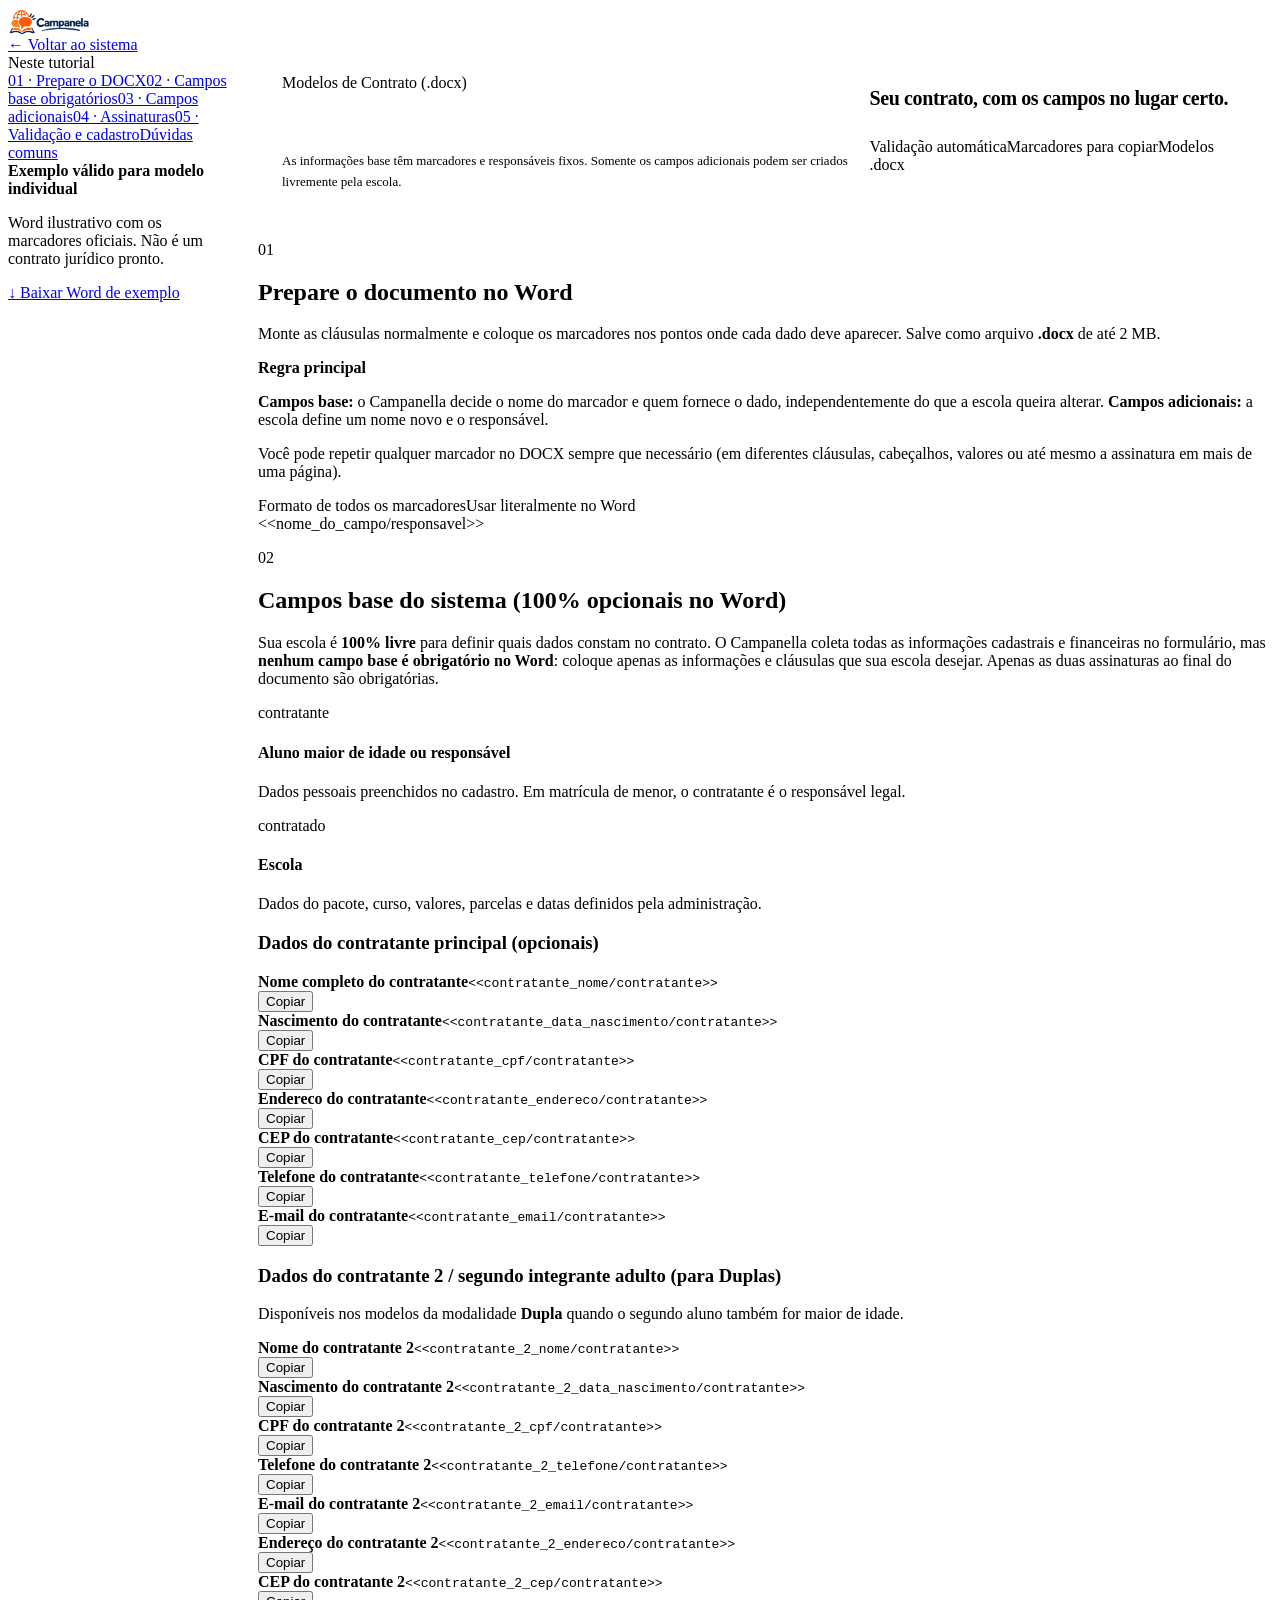
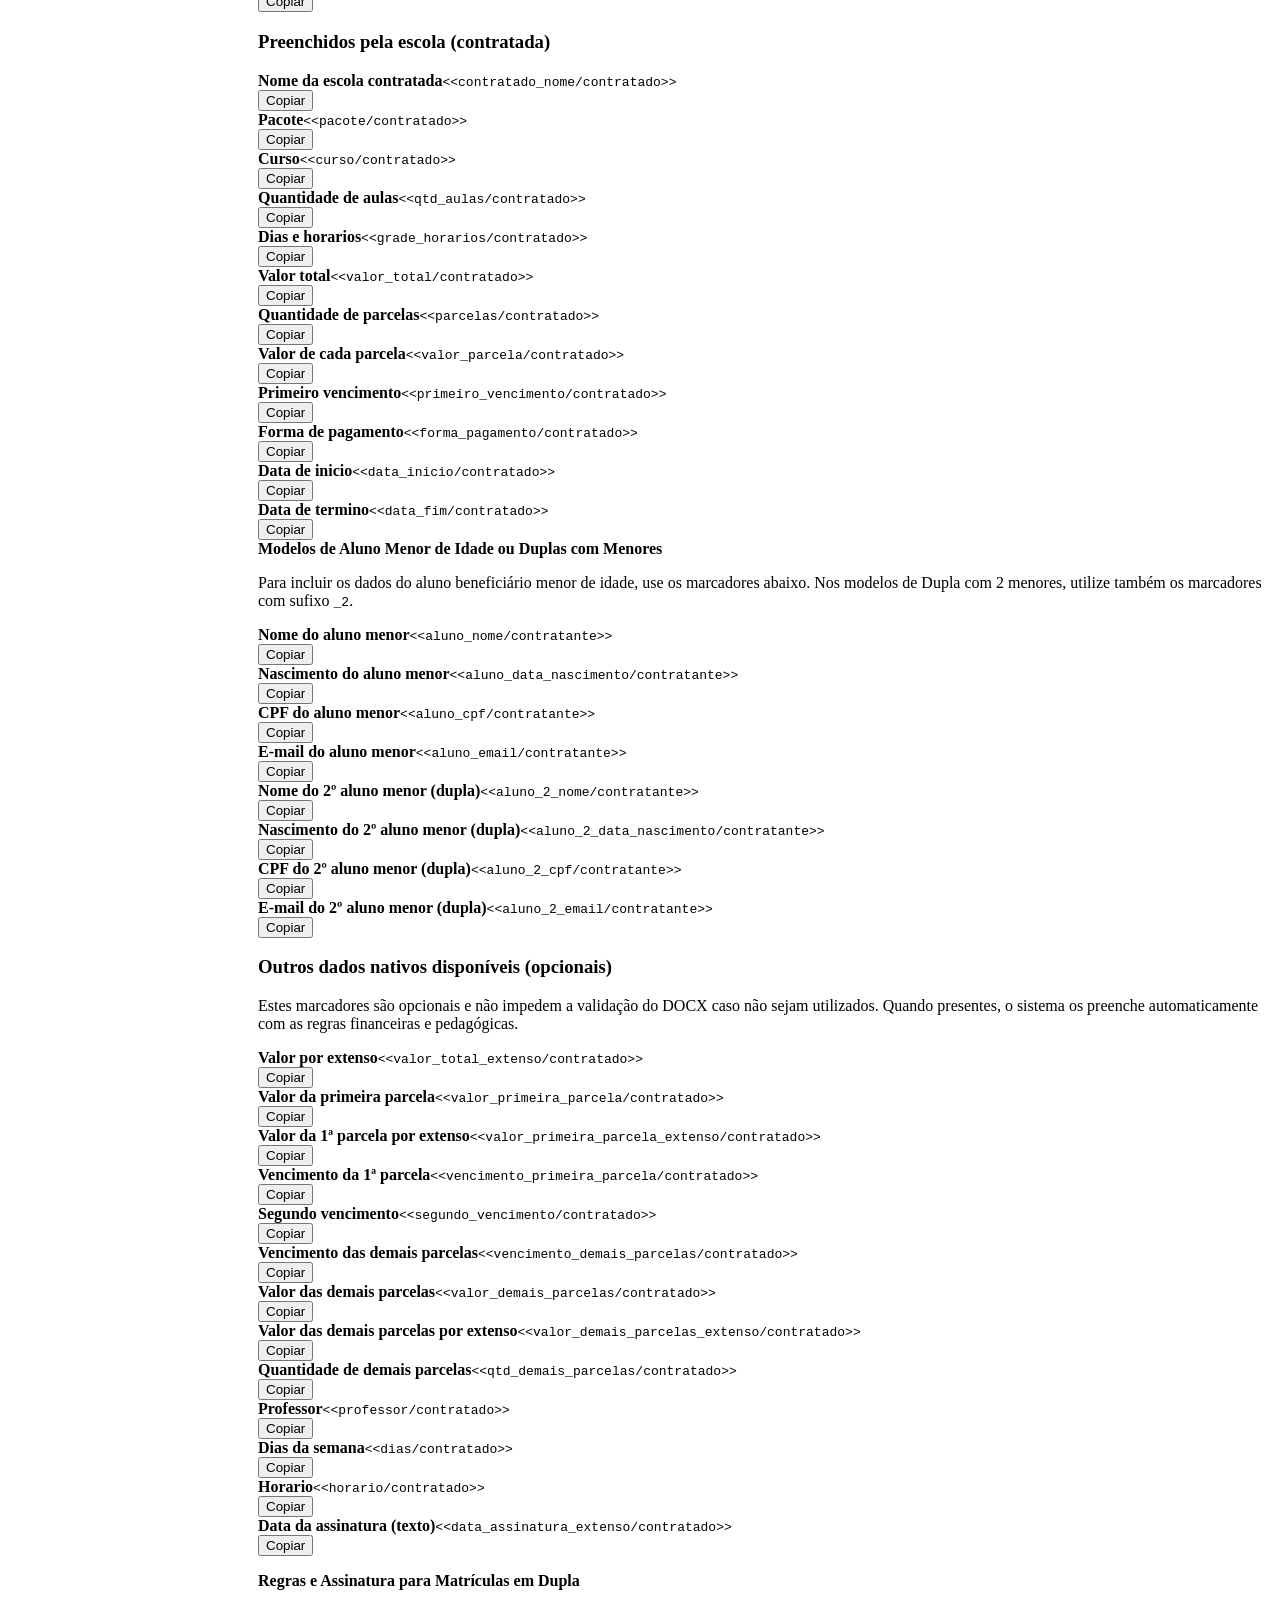
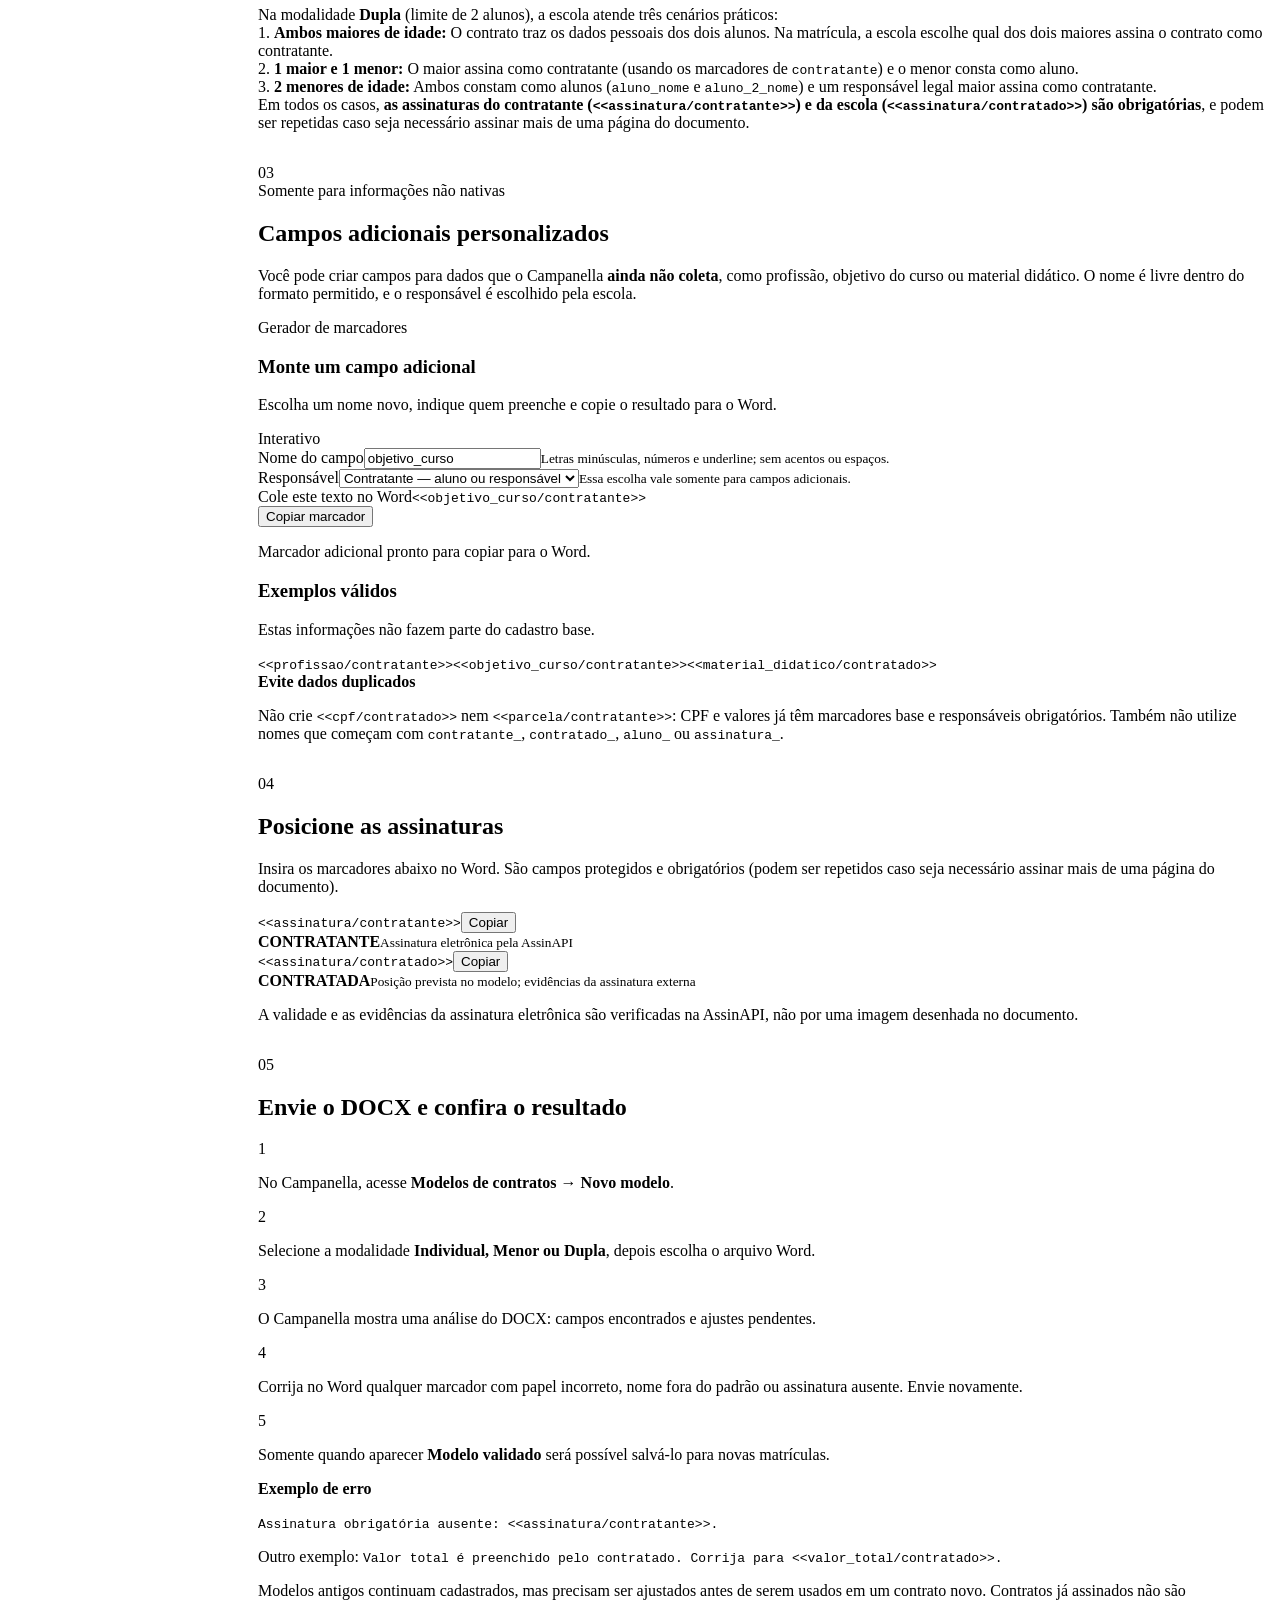
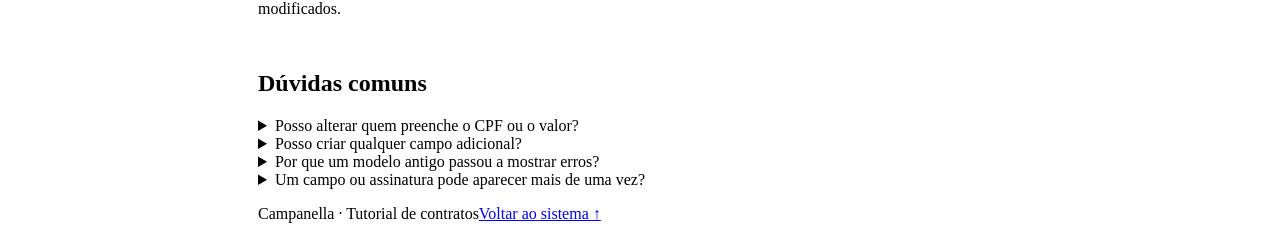
==== commit ed42ae20: "feat(ui): rewrite frontend from scratch with clean light-only SaaS layout" ====
--- a/ajuda-contratos.html
+++ b/ajuda-contratos.html
@@ -1,30 +1,20 @@
 <!doctype html>
-<html lang="pt-BR"><head><meta charset="utf-8"><meta name="viewport" content="width=device-width, initial-scale=1"><meta name="referrer" content="no-referrer"><meta name="robots" content="noindex, nofollow"><title>Campanella · Tutorial de contratos</title><script>
-  (function() {
-    try {
-      var saved = localStorage.getItem('campanella:theme');
-      var theme = (saved === 'light' || saved === 'dark') ? saved : 'dark';
-      document.documentElement.setAttribute('data-theme', theme);
-      document.documentElement.style.colorScheme = theme;
-    } catch(e) {}
-  })();
-</script>
+<html lang="pt-BR" data-theme="light" style="color-scheme: light;"><head><meta charset="utf-8"><meta name="viewport" content="width=device-width, initial-scale=1"><meta name="referrer" content="no-referrer"><meta name="robots" content="noindex, nofollow"><title>Campanella · Tutorial de contratos</title>
 <link rel="icon" type="image/png" href="./assets/img/logo-icon-color.png">
 <link rel="apple-touch-icon" href="./assets/img/logo-icon-color.png">
 <link rel="preconnect" href="https://fonts.googleapis.com">
 <link rel="preconnect" href="https://fonts.gstatic.com" crossorigin>
-<link href="https://fonts.googleapis.com/css2?family=Inter:wght@300;400;500;600;700;800&display=swap" rel="stylesheet">
-<link rel="stylesheet" href="./css/ajuda-contratos.css?v=5.2">
-<link rel="stylesheet" href="./css/vision-theme.css?v=7.0.2">
+<link href="https://fonts.googleapis.com/css2?family=Inter:wght@400;500;600;700&display=swap" rel="stylesheet">
+<link rel="stylesheet" href="./css/ajuda-contratos.css?v=8.0.0">
 </head>
-<body><header class="guide-top"><div class="guide-top-inner"><a class="guide-brand" href="./index.html"><img class="brand-logo brand-logo-light" src="./assets/img/logo-horizontal-color.png" alt="Campanella" style="height:34px"><img class="brand-logo brand-logo-dark" src="./assets/img/logo-horizontal-color.png" alt="Campanella" style="height:34px"></a><div style="display:flex;align-items:center;gap:14px"><button type="button" class="theme-toggle" id="guideThemeToggle" aria-label="Alternar tema visual" title="Alternar Dark/Light mode"><svg class="theme-icon theme-icon--sun" viewBox="0 0 24 24" width="16" height="16" fill="none" stroke="currentColor" stroke-width="2" stroke-linecap="round" stroke-linejoin="round" aria-hidden="true"><circle cx="12" cy="12" r="5"/><line x1="12" y1="1" x2="12" y2="3"/><line x1="12" y1="21" x2="12" y2="23"/><line x1="4.22" y1="4.22" x2="5.64" y2="5.64"/><line x1="18.36" y1="18.36" x2="19.78" y2="19.78"/><line x1="1" y1="12" x2="3" y2="12"/><line x1="21" y1="12" x2="23" y2="12"/><line x1="4.22" y1="19.78" x2="5.64" y2="18.36"/><line x1="18.36" y1="5.64" x2="19.78" y2="4.22"/></svg><svg class="theme-icon theme-icon--moon" viewBox="0 0 24 24" width="16" height="16" fill="none" stroke="currentColor" stroke-width="2" stroke-linecap="round" stroke-linejoin="round" aria-hidden="true"><path d="M21 12.79A9 9 0 1 1 11.21 3 7 7 0 0 0 21 12.79z"/></svg></button><a class="back" href="./index.html">← Voltar ao sistema</a></div></div></header>
+<body><header class="guide-top"><div class="guide-top-inner"><a class="guide-brand" href="./index.html"><img class="brand-logo brand-logo-light" src="./assets/img/logo-horizontal-color.png" alt="Campanella" style="height:28px"></a><div style="display:flex;align-items:center;gap:12px"><a class="back" href="./index.html">← Voltar ao sistema</a></div></div></header>
 <main class="guide-layout"><aside class="guide-sidebar" aria-label="Navegação"><div class="guide-nav-title">Neste tutorial</div><nav class="guide-nav">
 <a href="#preparar">01 · Prepare o DOCX</a><a href="#base">02 · Campos base obrigatórios</a><a href="#extras">03 · Campos adicionais</a><a href="#assinaturas">04 · Assinaturas</a><a href="#validacao">05 · Validação e cadastro</a><a href="#duvidas">Dúvidas comuns</a></nav>
 <div class="guide-side-note"><strong>Exemplo válido para modelo individual</strong><p>Word ilustrativo com os marcadores oficiais. Não é um contrato jurídico pronto.</p><a href="./exemplos/Modelo_de_Contrato_com_Marcadores.docx" download>↓ Baixar Word de exemplo</a></div></aside>
-<div class="guide-main"><div class="guide-hero"><div class="guide-overline">CAMPANELLA V5.2 · MODELOS WORD</div><h1>Seu contrato, com os campos no lugar certo.</h1><p>As informações base têm marcadores e responsáveis fixos. Somente os campos adicionais podem ser criados livremente pela escola.</p><div class="guide-hero-footer"><span>Validação automática</span><span>Marcadores para copiar</span><span>Modelos .docx</span></div></div>
+<div class="guide-main"><div class="guide-hero"><div class="guide-overline">Modelos de Contrato (.docx)</div><h1>Seu contrato, com os campos no lugar certo.</h1><p>As informações base têm marcadores e responsáveis fixos. Somente os campos adicionais podem ser criados livremente pela escola.</p><div class="guide-hero-footer"><span>Validação automática</span><span>Marcadores para copiar</span><span>Modelos .docx</span></div></div>
 <section id="preparar" class="step"><div class="step-number">01</div><div class="step-content"><h2>Prepare o documento no Word</h2><p>Monte as cláusulas normalmente e coloque os marcadores nos pontos onde cada dado deve aparecer. Salve como arquivo <strong>.docx</strong> de até 2 MB.</p>
 <div class="guide-tip"><strong>Regra principal</strong><p><b>Campos base:</b> o Campanella decide o nome do marcador e quem fornece o dado, independentemente do que a escola queira alterar. <b>Campos adicionais:</b> a escola define um nome novo e o responsável.</p><p>Você pode repetir qualquer marcador no DOCX sempre que necessário (em diferentes cláusulas, cabeçalhos, valores ou até mesmo a assinatura em mais de uma página).</p></div>
-<div class="syntax-showcase"><div class="syntax-header"><span>FORMATO DE TODOS OS MARCADORES</span><span class="syntax-label">Usar literalmente no Word</span></div><div class="syntax-formula"><span class="syntax-delim">&lt;&lt;</span><span class="syntax-name">nome_do_campo</span><span class="syntax-slash">/</span><span class="syntax-who">responsavel</span><span class="syntax-delim">&gt;&gt;</span></div></div>
+<div class="syntax-showcase"><div class="syntax-header"><span>Formato de todos os marcadores</span><span class="syntax-label">Usar literalmente no Word</span></div><div class="syntax-formula"><span class="syntax-delim">&lt;&lt;</span><span class="syntax-name">nome_do_campo</span><span class="syntax-slash">/</span><span class="syntax-who">responsavel</span><span class="syntax-delim">&gt;&gt;</span></div></div>
 </div></section>
 <section id="base" class="step"><div class="step-number">02</div><div class="step-content"><h2>Campos base do sistema (100% opcionais no Word)</h2><p>Sua escola é <strong>100% livre</strong> para definir quais dados constam no contrato. O Campanella coleta todas as informações cadastrais e financeiras no formulário, mas <strong>nenhum campo base é obrigatório no Word</strong>: coloque apenas as informações e cláusulas que sua escola desejar. Apenas as duas assinaturas ao final do documento são obrigatórias.</p>
 <div class="role-grid role-definitions"><article class="role-card"><span class="role-token">contratante</span><h4>Aluno maior de idade ou responsável</h4><p>Dados pessoais preenchidos no cadastro. Em matrícula de menor, o contratante é o responsável legal.</p></article><article class="role-card"><span class="role-token">contratado</span><h4>Escola</h4><p>Dados do pacote, curso, valores, parcelas e datas definidos pela administração.</p></article></div>
@@ -81,11 +71,10 @@
 3. <b>2 menores de idade:</b> Ambos constam como alunos (<code>aluno_nome</code> e <code>aluno_2_nome</code>) e um responsável legal maior assina como contratante.<br>
 Em todos os casos, <strong>as assinaturas do contratante (<code>&lt;&lt;assinatura/contratante&gt;&gt;</code>) e da escola (<code>&lt;&lt;assinatura/contratado&gt;&gt;</code>) são obrigatórias</strong>, e podem ser repetidas caso seja necessário assinar mais de uma página do documento.</p></div>
 </div></section>
-</div></section>
-<section id="extras" class="step field-step"><div class="step-number">03</div><div class="step-content"><div class="field-heading"><span class="feature-label">SOMENTE PARA INFORMAÇÕES NÃO NATIVAS</span><h2>Campos adicionais personalizados</h2></div><p>Você pode criar campos para dados que o Campanella <strong>ainda não coleta</strong>, como profissão, objetivo do curso ou material didático. O nome é livre dentro do formato permitido, e o responsável é escolhido pela escola.</p>
-<div class="marker-builder"><div class="builder-heading"><div><span class="feature-label">GERADOR DE MARCADORES</span><h3>Monte um campo adicional</h3><p>Escolha um nome novo, indique quem preenche e copie o resultado para o Word.</p></div><span class="builder-tag">Interativo</span></div>
+<section id="extras" class="step field-step"><div class="step-number">03</div><div class="step-content"><div class="field-heading"><span class="feature-label">Somente para informações não nativas</span><h2>Campos adicionais personalizados</h2></div><p>Você pode criar campos para dados que o Campanella <strong>ainda não coleta</strong>, como profissão, objetivo do curso ou material didático. O nome é livre dentro do formato permitido, e o responsável é escolhido pela escola.</p>
+<div class="marker-builder"><div class="builder-heading"><div><span class="feature-label">Gerador de marcadores</span><h3>Monte um campo adicional</h3><p>Escolha um nome novo, indique quem preenche e copie o resultado para o Word.</p></div><span class="builder-tag">Interativo</span></div>
 <div class="builder-inputs"><div class="builder-field"><label for="custom-field-name">Nome do campo</label><input id="custom-field-name" type="text" maxlength="40" value="objetivo_curso" spellcheck="false" aria-describedby="marker-validation"><small>Letras minúsculas, números e underline; sem acentos ou espaços.</small></div><div class="builder-field"><label for="custom-field-role">Responsável</label><select id="custom-field-role"><option value="contratante">Contratante — aluno ou responsável</option><option value="contratado">Contratado — escola</option></select><small>Essa escolha vale somente para campos adicionais.</small></div></div>
-<div class="builder-output"><div><span class="output-caption">COLE ESTE TEXTO NO WORD</span><code id="custom-marker-preview">&lt;&lt;objetivo_curso/contratante&gt;&gt;</code></div><button id="copy-custom-marker" type="button" class="copy-primary">Copiar marcador</button></div><p id="marker-validation" class="builder-validation" aria-live="polite"></p></div>
+<div class="builder-output"><div><span class="output-caption">Cole este texto no Word</span><code id="custom-marker-preview">&lt;&lt;objetivo_curso/contratante&gt;&gt;</code></div><button id="copy-custom-marker" type="button" class="copy-primary">Copiar marcador</button></div><p id="marker-validation" class="builder-validation" aria-live="polite"></p></div>
 <div class="sample-examples"><h3>Exemplos válidos</h3><p>Estas informações não fazem parte do cadastro base.</p><div class="examples-list"><code>&lt;&lt;profissao/contratante&gt;&gt;</code><code>&lt;&lt;objetivo_curso/contratante&gt;&gt;</code><code>&lt;&lt;material_didatico/contratado&gt;&gt;</code></div></div>
 <div class="guide-tip"><strong>Evite dados duplicados</strong><p>Não crie <code>&lt;&lt;cpf/contratado&gt;&gt;</code> nem <code>&lt;&lt;parcela/contratante&gt;&gt;</code>: CPF e valores já têm marcadores base e responsáveis obrigatórios. Também não utilize nomes que começam com <code>contratante_</code>, <code>contratado_</code>, <code>aluno_</code> ou <code>assinatura_</code>.</p></div>
 </div></section>
@@ -101,6 +90,5 @@
 function update(){const v=name.value.trim(),valid=/^[a-z][a-z0-9_]{1,39}$/.test(v)&&v!=='assinatura'&&!CONTRACT_RESERVED.has(v)&&!aliases.has(v)&&!/^(contratante_|contratado_|aluno_|assinatura_)/.test(v);
  result.textContent=valid?`<<${v}/${role.value}>>`:'Nome inválido ou reservado';button.disabled=!valid;name.setAttribute('aria-invalid',String(!valid));info.classList.toggle('is-invalid',!valid);info.textContent=valid?'Marcador adicional pronto para copiar para o Word.':'Use um nome novo, com 2 a 40 caracteres, sem espaços ou acentos. Nomes do cadastro base são reservados.';}
 name.addEventListener('input',update);role.addEventListener('change',update);update();
-document.querySelector('#guideThemeToggle')?.addEventListener('click',()=>{const cur=document.documentElement.getAttribute('data-theme')==='light'?'dark':'light';document.documentElement.setAttribute('data-theme',cur);document.documentElement.style.colorScheme=cur;try{localStorage.setItem('campanella:theme',cur);}catch(e){}});
 document.addEventListener('click',async ev=>{const el=ev.target.closest('[data-copy],#copy-custom-marker');if(!el||el.disabled)return;const text=el.id==='copy-custom-marker'?result.textContent:el.dataset.copy;const label=el.textContent;try{await navigator.clipboard.writeText(text);el.textContent='Copiado ✓';}catch{el.textContent='Selecione o código';}setTimeout(()=>el.textContent=label,1600);});
 </script></body></html>
--- a/css/ajuda-contratos.css
+++ b/css/ajuda-contratos.css
@@ -1,32 +1,285 @@
-:root{font-family:Inter,ui-sans-serif,system-ui,-apple-system,Segoe UI,sans-serif;color:#1C1C1C;background:#f5f7f5;font-size:14px}*{box-sizing:border-box}html{scroll-behavior:smooth}body{margin:0}a{color:inherit}button{font:inherit;cursor:pointer}p{line-height:1.68;margin:0}h1,h2,h3{margin:0}code{font-size:12px;color:#242424;background:#FFF7ED;padding:3px 5px;border-radius:4px;overflow-wrap:anywhere}button:focus-visible,a:focus-visible{outline:3px solid #FB923C;outline-offset:3px}
-.guide-top{background:#1C1C1C;color:#F5EDE5;position:sticky;top:0;z-index:20;box-shadow:0 3px 15px #12121217}.guide-top-inner{height:76px;max-width:1360px;margin:auto;display:flex;justify-content:space-between;align-items:center;padding:0 34px}.guide-brand{display:flex;align-items:center;gap:11px;text-decoration:none}.logo{display:grid;place-items:center;background:#FFEDD5;color:#1C1C1C;height:38px;width:38px;border-radius:11px;font:700 24px Georgia,serif}.guide-brand strong{font-size:15px;letter-spacing:1.2px;display:block}.guide-brand small{font-size:10px;letter-spacing:1px;color:#FED7AA;text-transform:uppercase}.back{font-size:12px;font-weight:750;text-decoration:none;color:#FED7AA}.back:hover{color:white}
-.guide-layout{max-width:1360px;margin:0 auto;padding:39px 34px;display:grid;grid-template-columns:244px minmax(0,1fr);gap:34px;align-items:start}.guide-sidebar{position:sticky;top:114px;padding:22px 20px;border:1px solid #F5EDE5;border-radius:15px;background:#fff;box-shadow:0 5px 16px #12121208}.guide-nav-title{font-size:10px;font-weight:800;letter-spacing:1.5px;text-transform:uppercase;color:#71717A;margin-bottom:12px}.guide-nav{display:grid;gap:3px}.guide-nav a{padding:11px;border-radius:9px;color:#3F3F46;font-weight:700;text-decoration:none;font-size:12px}.guide-nav a:hover{background:#FAF9F6;color:#EA580C}.guide-side-note{border-top:1px solid #F5EDE5;margin-top:18px;padding-top:20px}.guide-side-note strong{font-size:13px}.guide-side-note p{font-size:12px;color:#71717A;margin:6px 0 13px}.guide-side-note a{display:inline-flex;align-items:center;justify-content:center;background:#FFF7ED;color:#EA580C;padding:12px 13px;font-size:12px;text-decoration:none;border-radius:9px;font-weight:800}
-.guide-main{min-width:0}.guide-hero{background:linear-gradient(120deg,#1C1C1C,#EA580C);color:white;border-radius:19px;padding:40px 43px;position:relative;overflow:hidden}.guide-hero:after{content:"";position:absolute;right:-90px;bottom:-140px;width:350px;height:350px;border:1px solid #ffffff33;border-radius:50%;pointer-events:none}.guide-overline{font-size:11px;font-weight:850;letter-spacing:1.5px;color:#FDBA74}.guide-hero h1{font-size:clamp(26px,3.3vw,41px);line-height:1.13;letter-spacing:-1.2px;margin:15px 0;max-width:620px}.guide-hero p{font-size:15px;color:#FED7AA;max-width:650px}.guide-hero-footer{display:flex;flex-wrap:wrap;gap:9px;margin-top:26px}.guide-hero-footer span{padding:7px 10px;border-radius:20px;background:#ffffff20;font-size:11px;font-weight:750}
-.step{display:grid;grid-template-columns:52px minmax(0,1fr);gap:20px;scroll-margin-top:100px;border:1px solid #F5EDE5;border-radius:16px;padding:30px 34px;margin-top:17px;background:#fff;box-shadow:0 4px 16px #1C1C1C06}.step-number{width:44px;height:44px;border-radius:12px;background:#FFF7ED;color:#EA580C;display:grid;place-items:center;font-size:15px;font-weight:850}.step-content{min-width:0}.step h2{font-size:21px;letter-spacing:-.6px;line-height:1.25;margin:7px 0 12px}.step h3{font-size:14px;margin:24px 0 12px}.step p{color:#52525B;font-size:13px}.guide-checks{display:grid;gap:12px;margin-top:19px}.guide-checks>div{display:flex;align-items:flex-start;gap:10px;font-size:13px;color:#3F3F46}.check{display:grid;place-items:center;flex:0 0 19px;height:19px;background:#FFF7ED;color:#EA580C;border-radius:50%;font-weight:800}.role-grid{display:grid;grid-template-columns:repeat(2,minmax(0,1fr));gap:12px;margin:18px 0}.role-card{border:1px solid #FED7AA;border-radius:12px;padding:17px;min-width:0;background:#FAF9F6}.role-label{font-size:10px;font-weight:850;letter-spacing:1px;color:#71717A}.marker-row{display:flex;align-items:center;justify-content:space-between;gap:10px;flex-wrap:wrap;margin:12px 0 10px}.marker-row code{font-size:13px;background:#FFF7ED;padding:8px 9px}.copy{color:#EA580C;background:white;border:1px solid #FED7AA;border-radius:7px;padding:8px 11px;font-size:11px;font-weight:800}.copy:hover{background:#FFF7ED}.role-card p{font-size:12px}.guide-tip{border-left:3px solid #FDBA74;background:#FAF9F6;border-radius:0 9px 9px 0;padding:15px 17px;margin-top:16px}.guide-tip strong{color:#1C1C1C;font-size:13px}.guide-tip p{font-size:12px;margin-top:6px}.marker-list{display:grid;grid-template-columns:repeat(2,minmax(0,1fr));gap:8px}.marker-list>span{border:1px solid #F5EDE5;border-radius:7px;padding:10px;min-width:0}.marker-list code{font-size:11px;overflow-wrap:anywhere}.signature-sample{display:grid;grid-template-columns:repeat(2,minmax(0,1fr));gap:16px;margin-top:20px}.sig-block{border:1px solid #F5EDE5;padding:17px;border-radius:12px;min-width:0}.sig-line{border-bottom:1px solid #9CA3AF;margin:32px 0 12px}.sig-block strong{display:block;font-size:12px}.sig-block small{font-size:11px;color:#71717A}.action-sequence{display:grid;gap:14px;margin-top:21px}.action-sequence>div{display:flex;align-items:flex-start;gap:13px}.action-sequence span{display:grid;place-items:center;width:25px;height:25px;flex:0 0 25px;border-radius:50%;background:#FFF7ED;color:#EA580C;font-size:12px;font-weight:800}.action-sequence p{padding-top:2px}.small-note{background:#FAF9F6;border-radius:9px;padding:14px;margin-top:22px}.faq{border:1px solid #F5EDE5;border-radius:16px;padding:30px 34px;margin-top:17px;background:#fff;scroll-margin-top:100px}.faq h2{font-size:21px;margin-bottom:18px}.faq details{border-top:1px solid #F5EDE5;padding:16px 0}.faq summary{font-size:13px;font-weight:750;cursor:pointer}.faq details p{color:#52525B;font-size:12px;margin:10px 0 0}.guide-footer{display:flex;justify-content:space-between;gap:15px;color:#71717A;font-size:12px;padding:30px 0}.guide-footer a{color:#EA580C;font-weight:750}
-@media(max-width:950px){.guide-layout{grid-template-columns:1fr;gap:16px}.guide-sidebar{position:static;display:grid;grid-template-columns:1fr auto;gap:16px}.guide-nav-title{grid-column:1/-1}.guide-nav{grid-template-columns:repeat(3,minmax(0,1fr));grid-column:1/-1}.guide-side-note{grid-column:1/-1}.guide-sidebar .guide-nav a{font-size:11px;padding:9px}}
-@media(max-width:680px){.guide-top-inner{height:65px;padding:0 18px}.guide-layout{padding:16px 12px}.guide-sidebar{padding:14px}.guide-nav{grid-template-columns:repeat(2,minmax(0,1fr))}.guide-hero{padding:29px 23px}.guide-hero h1{font-size:29px}.step{grid-template-columns:1fr;gap:9px;padding:22px 18px}.step-number{width:38px;height:38px}.step h2{margin:5px 0 12px;font-size:20px}.role-grid,.signature-sample,.marker-list{grid-template-columns:1fr}.faq{padding:22px 19px}.back{font-size:11px}}
-
-/* V2.1.2: formula e gerador de marcadores para DOCX */
-.field-heading .feature-label,.marker-builder .feature-label{display:inline-block;color:#EA580C;letter-spacing:1.1px;font-weight:850;font-size:10px;margin:3px 0 8px}
-.field-heading h2{margin:2px 0 12px}
-.syntax-showcase{border:1px solid #FED7AA;border-radius:15px;background:#FAF9F6;margin:20px 0 23px;overflow:hidden}
-.syntax-header{background:#FFF7ED;padding:12px 19px;display:flex;justify-content:space-between;gap:10px;align-items:center;font-size:10px;font-weight:850;letter-spacing:1.1px;color:#1C1C1C}
-.syntax-header .syntax-label{font-size:10px;letter-spacing:0;background:#fff;color:#EA580C;padding:5px 9px;border-radius:20px}
-.syntax-formula{padding:29px 16px 25px;font-size:clamp(13px,1.7vw,23px);font-family:ui-monospace,SFMono-Regular,Consolas,Liberation Mono,monospace;letter-spacing:-.5px;font-weight:750;display:flex;align-items:center;justify-content:center;white-space:nowrap;overflow-x:auto;scrollbar-width:thin}
-.syntax-delim{color:#71717A}.syntax-name{color:#C2410C;background:#FED7AA;padding:7px 4px;border-radius:5px}.syntax-slash{color:#ad762c;padding:0 2px}.syntax-who{color:#EA580C;background:#FFF7ED;padding:7px 4px;border-radius:5px}
-.syntax-legend{display:grid;grid-template-columns:1fr 1fr 1.25fr;gap:0;border-top:1px solid #FED7AA;background:#fff}
-.syntax-legend>div{padding:18px 15px;display:flex;align-items:flex-start;gap:10px;min-width:0}.syntax-legend>div+div{border-left:1px solid #F5EDE5}.syntax-legend strong{display:block;font-size:12px;margin-bottom:5px}.syntax-legend small{display:block;color:#52525B;line-height:1.5;font-size:11px}.syntax-legend code{font-size:10px}
-.legend-marker{width:10px;height:10px;border-radius:4px;flex:0 0 10px;margin-top:3px}.legend-name{background:#FB923C}.legend-slash{background:#d8a050}.legend-who{background:#FB923C}
-.role-title{margin:14px 0 12px!important}.role-definitions{margin-top:0}.role-definitions h4{font-size:14px;letter-spacing:-.2px;margin:10px 0 7px;color:#1C1C1C}.role-token{display:inline-flex;color:#EA580C;background:#FFF7ED;border-radius:6px;padding:6px 10px;font-weight:750;font-size:12px;font-family:ui-monospace,SFMono-Regular,Consolas,monospace}.role-definitions .role-card:last-child .role-token{background:#FFEDD5;color:#C2410C}
-.marker-builder{border:1px solid #FED7AA;border-radius:16px;background:#fff;margin:24px 0 23px;padding:24px;box-shadow:0 6px 18px #1C1C1C0b}.builder-heading{display:flex;justify-content:space-between;align-items:flex-start;gap:12px}.builder-heading h3{font-size:18px;margin:0 0 7px}.builder-heading p{max-width:570px}.builder-tag{font-size:10px;color:#EA580C;padding:7px 10px;background:#FFF7ED;border-radius:999px;font-weight:800;white-space:nowrap}
-.builder-inputs{display:grid;grid-template-columns:1fr 1fr;gap:14px;margin-top:20px}.builder-field{display:grid;gap:7px}.builder-field label{font-size:12px;font-weight:800;color:#242424}.builder-field input,.builder-field select{width:100%;height:45px;padding:0 13px;border:1px solid #FED7AA;border-radius:9px;background:#fff;color:#1C1C1C;font-size:13px;min-width:0;outline-offset:1px}.builder-field input:focus,.builder-field select:focus{border-color:#F97316;outline:2px solid #FED7AA}.builder-field input[aria-invalid=true]{border-color:#be6556}.builder-field small{font-size:11px;color:#71717A;line-height:1.5}.builder-field small code{font-size:10px}
-.builder-output{margin-top:20px;display:flex;align-items:center;justify-content:space-between;gap:16px;padding:18px;background:#161616;border-radius:12px;color:#fff;min-width:0}.builder-output>div{min-width:0}.output-caption{font-size:10px;font-weight:850;letter-spacing:.9px;display:block;color:#FED7AA;margin-bottom:10px}.builder-output code{display:block;color:#FFF7ED;background:none;font-size:clamp(12px,1.4vw,17px);padding:0;overflow-wrap:anywhere}.copy-primary{border:0;background:#FED7AA;color:#1C1C1C;border-radius:8px;padding:12px 14px;font-size:12px;font-weight:850;white-space:nowrap;flex:0 0 auto}.copy-primary:hover:not(:disabled){background:#FAF9F6}.copy-primary:disabled{opacity:.45;cursor:not-allowed}.builder-validation{font-size:11px!important;color:#3F3F46!important;margin-top:11px!important}.builder-validation.is-invalid{color:#b64f43!important}
-.sample-examples{background:#FAF9F6;padding:20px 22px;border:1px solid #F5EDE5;border-radius:12px;margin-bottom:18px}.sample-examples h3{margin:0 0 7px!important}.sample-examples>p{font-size:12px!important}.examples-list{display:flex;flex-wrap:wrap;gap:8px;margin-top:13px}.examples-list code{font-size:11px;border:1px solid #FAF9F6;background:#fff;color:#52525B;padding:8px 10px}
-@media(max-width:870px){.syntax-legend{grid-template-columns:1fr}.syntax-legend>div{padding:11px 16px}.syntax-legend>div+div{border-left:0;border-top:1px solid #F5EDE5}.builder-inputs{grid-template-columns:1fr}}
-@media(max-width:680px){.syntax-showcase{margin:19px 0}.syntax-header{padding:12px}.syntax-formula{padding:22px 5px;font-size:clamp(11px,3.1vw,16px);letter-spacing:-.5px}.syntax-name,.syntax-who{padding:7px 2px}.marker-builder{padding:17px 14px}.builder-heading{align-items:center}.builder-tag{display:none}.builder-output{flex-direction:column;align-items:stretch;padding:15px;gap:14px}.copy-primary{width:100%}.sample-examples{padding:15px 13px}}
-
-/* V5.2 — validacao visual dos marcadores nativos */
-.base-field-list{display:grid;grid-template-columns:repeat(2,minmax(0,1fr));gap:9px;margin:14px 0 24px}
-.base-field-line{display:flex;align-items:center;justify-content:space-between;gap:6px;padding:12px 11px;border:1px solid #F5EDE5;border-radius:10px;background:#FFFFFF;min-width:0}
-.base-field-line>div{min-width:0}.base-field-line strong{display:block;color:#242424;font-size:11px;margin-bottom:7px}.base-field-line code{display:block;font-size:11px;overflow-wrap:anywhere;color:#C2410C;background:#FFF7ED;padding:5px}.base-field-line button{flex:0 0 auto}
-@media(max-width:950px){.base-field-list{grid-template-columns:1fr}}
+/* ==========================================================================
+   Campanella Contract Guide (ajuda-contratos.html) — Clean Light Design System
+   ========================================================================== */
+
+.guide-body {
+  background: var(--bg-app);
+  color: var(--text);
+  min-height: 100vh;
+}
+
+.guide-topbar {
+  position: sticky;
+  top: 0;
+  z-index: 40;
+  height: 56px;
+  padding: 0 24px;
+  background: var(--bg-surface);
+  border-bottom: 1px solid var(--border);
+  display: flex;
+  align-items: center;
+  justify-content: space-between;
+  gap: 16px;
+}
+
+.guide-brand {
+  display: flex;
+  align-items: center;
+  gap: 10px;
+}
+
+.guide-brand-logo {
+  width: 32px;
+  height: 32px;
+  border-radius: var(--radius-sm);
+  overflow: hidden;
+  border: 1px solid var(--border);
+  flex-shrink: 0;
+}
+
+.guide-brand-logo img {
+  width: 100%;
+  height: 100%;
+  object-fit: cover;
+}
+
+.guide-brand-title {
+  font-size: 14px;
+  font-weight: 700;
+  color: var(--text);
+}
+
+.guide-brand-sub {
+  font-size: 11.5px;
+  color: var(--text-muted);
+}
+
+.guide-topbar-actions {
+  display: flex;
+  align-items: center;
+  gap: 8px;
+}
+
+.guide-shell {
+  max-width: 1240px;
+  margin: 0 auto;
+  padding: 20px 24px 48px;
+  display: flex;
+  flex-direction: column;
+  gap: 20px;
+}
+
+.guide-hero {
+  background: var(--bg-surface);
+  border: 1px solid var(--border);
+  border-radius: var(--radius-md);
+  padding: 20px 24px;
+  display: grid;
+  grid-template-columns: minmax(0, 1.5fr) minmax(260px, 1fr);
+  gap: 20px;
+  box-shadow: var(--shadow-xs);
+}
+
+.guide-badge {
+  display: inline-flex;
+  align-items: center;
+  padding: 3px 10px;
+  border-radius: 999px;
+  background: var(--primary-soft);
+  color: var(--primary);
+  border: 1px solid var(--primary-border);
+  font-size: 11px;
+  font-weight: 600;
+  margin-bottom: 8px;
+}
+
+.guide-hero h1 {
+  font-size: 20px;
+  font-weight: 700;
+  color: var(--text);
+  letter-spacing: -0.02em;
+  margin-bottom: 8px;
+}
+
+.guide-hero p {
+  font-size: 13px;
+  color: var(--text-muted);
+  line-height: 1.55;
+}
+
+.guide-hero-actions {
+  display: flex;
+  align-items: center;
+  gap: 8px;
+  flex-wrap: wrap;
+  margin-top: 14px;
+}
+
+.guide-hero-card {
+  background: var(--bg-muted);
+  border: 1px solid var(--border);
+  border-radius: var(--radius-sm);
+  padding: 14px 16px;
+}
+
+.guide-hero-card-title {
+  font-size: 12.5px;
+  font-weight: 700;
+  color: var(--text);
+  margin-bottom: 8px;
+}
+
+.guide-checklist {
+  padding-left: 16px;
+  display: flex;
+  flex-direction: column;
+  gap: 6px;
+  font-size: 12px;
+  color: var(--text-muted);
+}
+
+.guide-layout {
+  display: grid;
+  grid-template-columns: 230px minmax(0, 1fr);
+  gap: 20px;
+  align-items: start;
+}
+
+.guide-toc {
+  position: sticky;
+  top: 76px;
+  background: var(--bg-surface);
+  border: 1px solid var(--border);
+  border-radius: var(--radius-md);
+  padding: 12px;
+  display: flex;
+  flex-direction: column;
+  gap: 4px;
+}
+
+.guide-toc-title {
+  font-size: 11px;
+  font-weight: 700;
+  text-transform: uppercase;
+  letter-spacing: 0.04em;
+  color: var(--text-subtle);
+  padding: 4px 8px 6px;
+}
+
+.guide-toc a {
+  padding: 6px 8px;
+  border-radius: var(--radius-sm);
+  font-size: 12.5px;
+  color: var(--text-muted);
+  font-weight: 500;
+}
+
+.guide-toc a:hover {
+  background: var(--bg-hover);
+  color: var(--text);
+}
+
+.guide-main {
+  display: flex;
+  flex-direction: column;
+  gap: 16px;
+}
+
+.guide-section {
+  background: var(--bg-surface);
+  border: 1px solid var(--border);
+  border-radius: var(--radius-md);
+  padding: 18px 20px;
+  display: flex;
+  flex-direction: column;
+  gap: 12px;
+  box-shadow: var(--shadow-xs);
+}
+
+.guide-section h2 {
+  font-size: 16px;
+  font-weight: 700;
+  color: var(--text);
+}
+
+.guide-section h3 {
+  font-size: 13.5px;
+  font-weight: 700;
+  color: var(--text);
+}
+
+.guide-section p,
+.guide-section li {
+  font-size: 13px;
+  color: var(--text-muted);
+  line-height: 1.55;
+}
+
+.guide-steps {
+  display: grid;
+  grid-template-columns: repeat(auto-fit, minmax(220px, 1fr));
+  gap: 12px;
+}
+
+.guide-step {
+  background: var(--bg-muted);
+  border: 1px solid var(--border);
+  border-radius: var(--radius-sm);
+  padding: 12px 14px;
+}
+
+.guide-callout {
+  background: var(--info-soft);
+  border: 1px solid var(--info-border);
+  color: var(--info-text);
+  border-radius: var(--radius-sm);
+  padding: 10px 14px;
+  font-size: 12.5px;
+}
+
+.guide-table-wrap {
+  overflow-x: auto;
+  border: 1px solid var(--border);
+  border-radius: var(--radius-sm);
+}
+
+.guide-table {
+  width: 100%;
+  border-collapse: collapse;
+}
+
+.guide-table th,
+.guide-table td {
+  padding: 8px 12px;
+  border-bottom: 1px solid var(--border-subtle);
+  text-align: left;
+  font-size: 12.5px;
+}
+
+.guide-table th {
+  background: var(--bg-muted);
+  font-size: 11px;
+  font-weight: 600;
+  text-transform: uppercase;
+  color: var(--text-muted);
+}
+
+.guide-code-card {
+  background: var(--bg-muted);
+  border: 1px solid var(--border);
+  border-radius: var(--radius-sm);
+  padding: 12px 14px;
+  font-family: var(--font-mono);
+  font-size: 12px;
+  overflow-x: auto;
+}
+
+@media (max-width: 900px) {
+  .guide-hero,
+  .guide-layout {
+    grid-template-columns: 1fr;
+  }
+  .guide-toc {
+    position: static;
+  }
+}
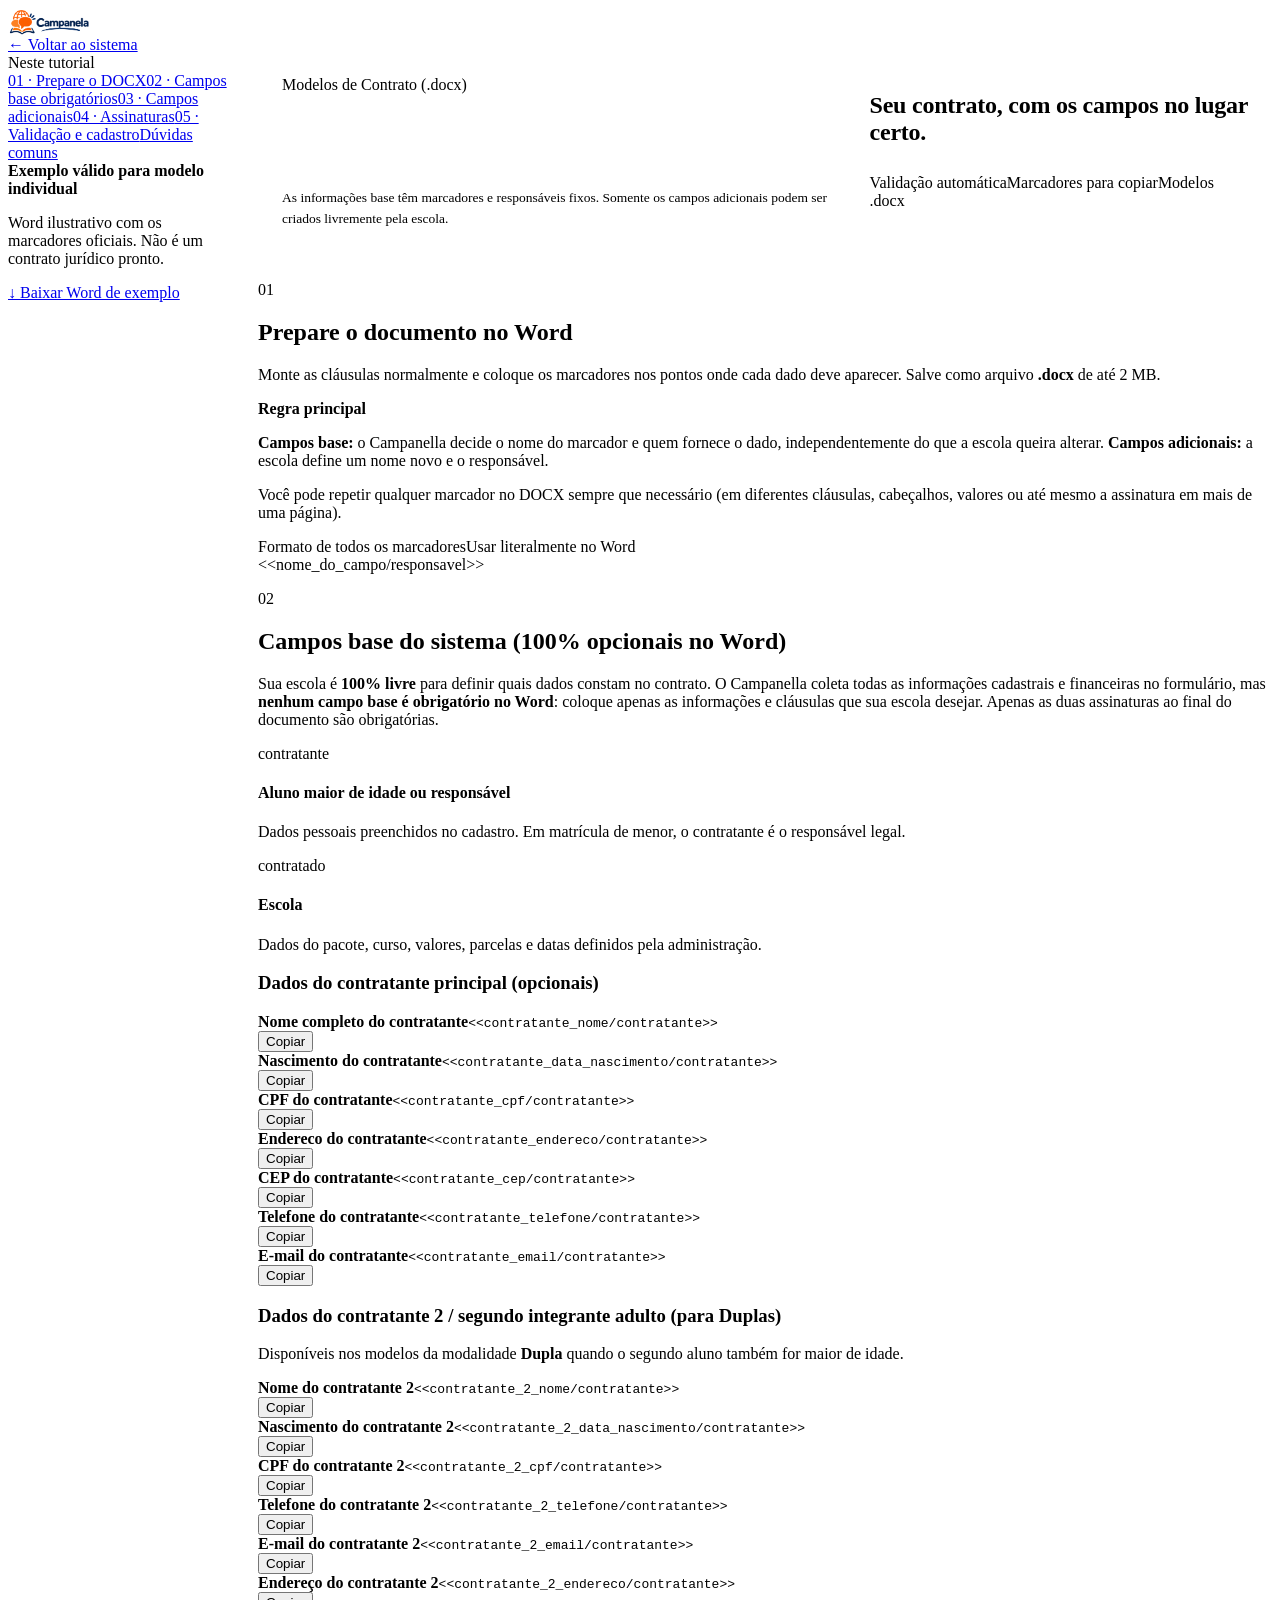
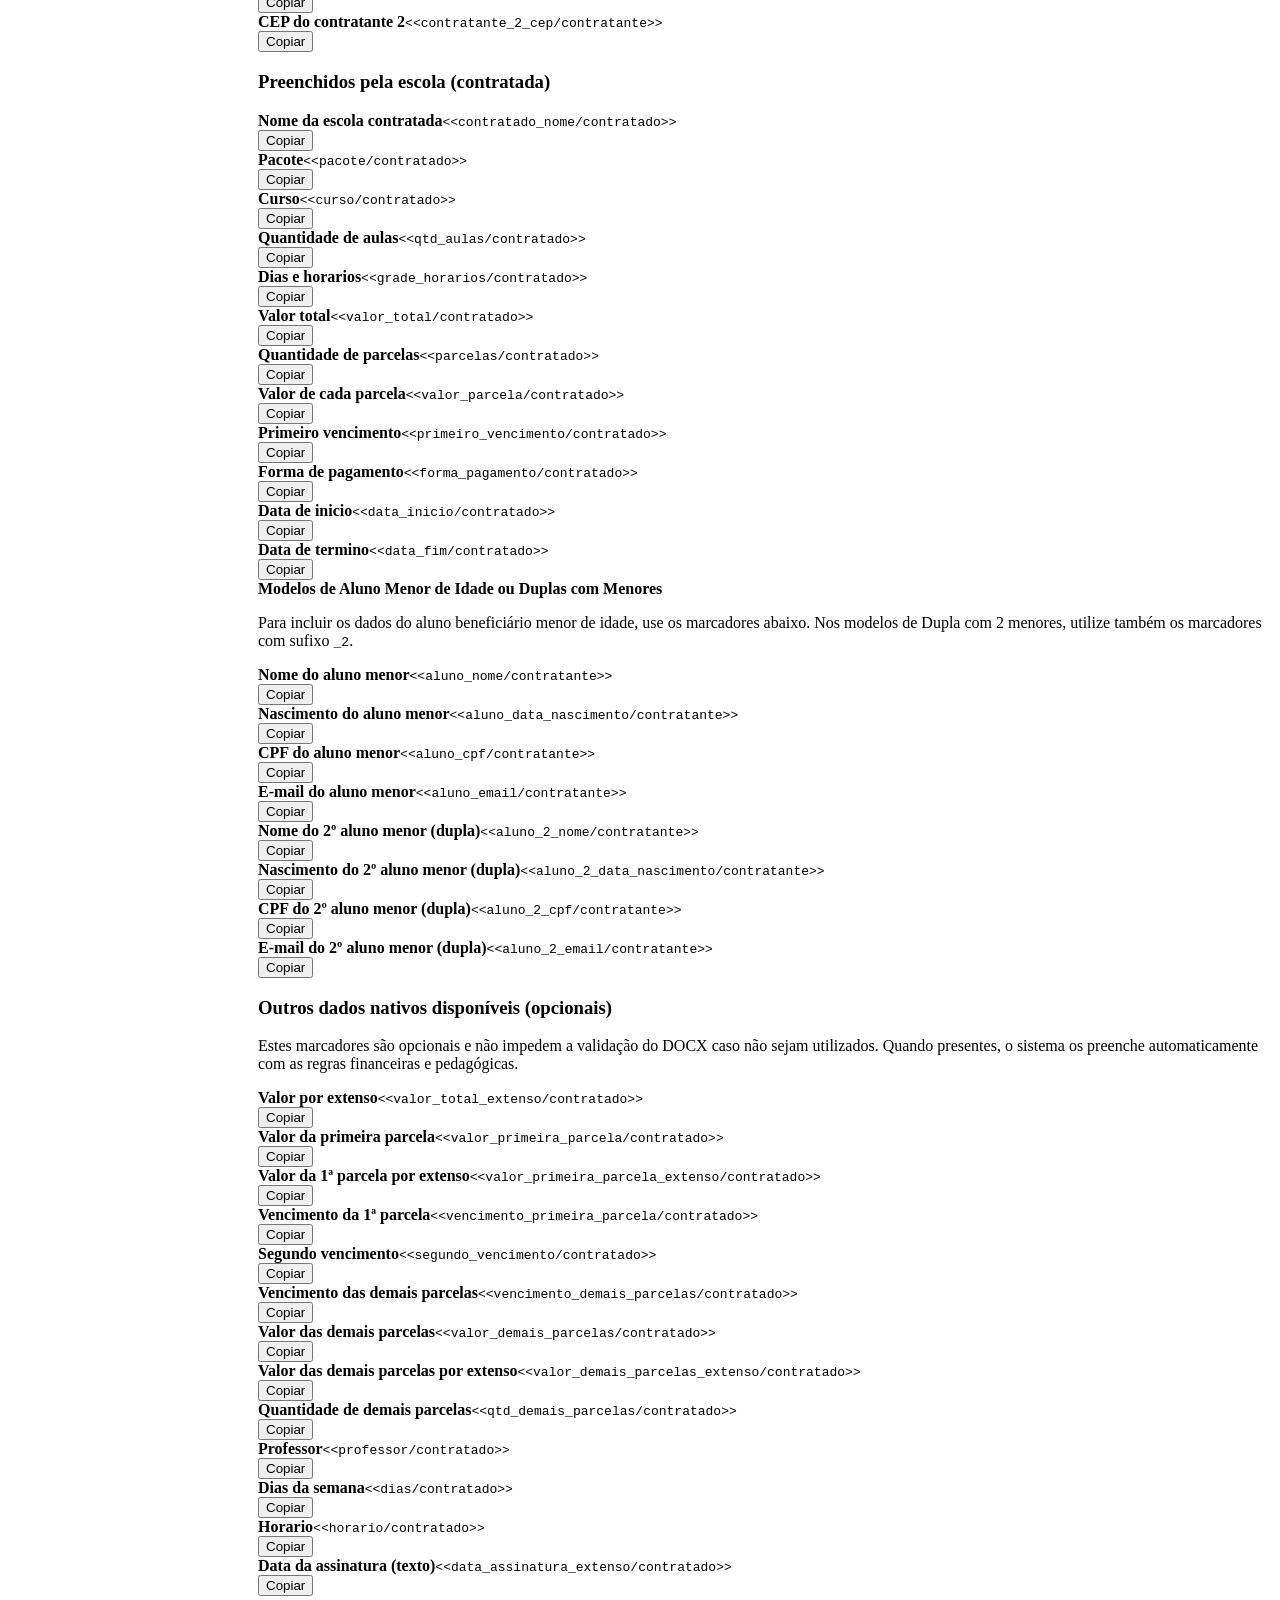
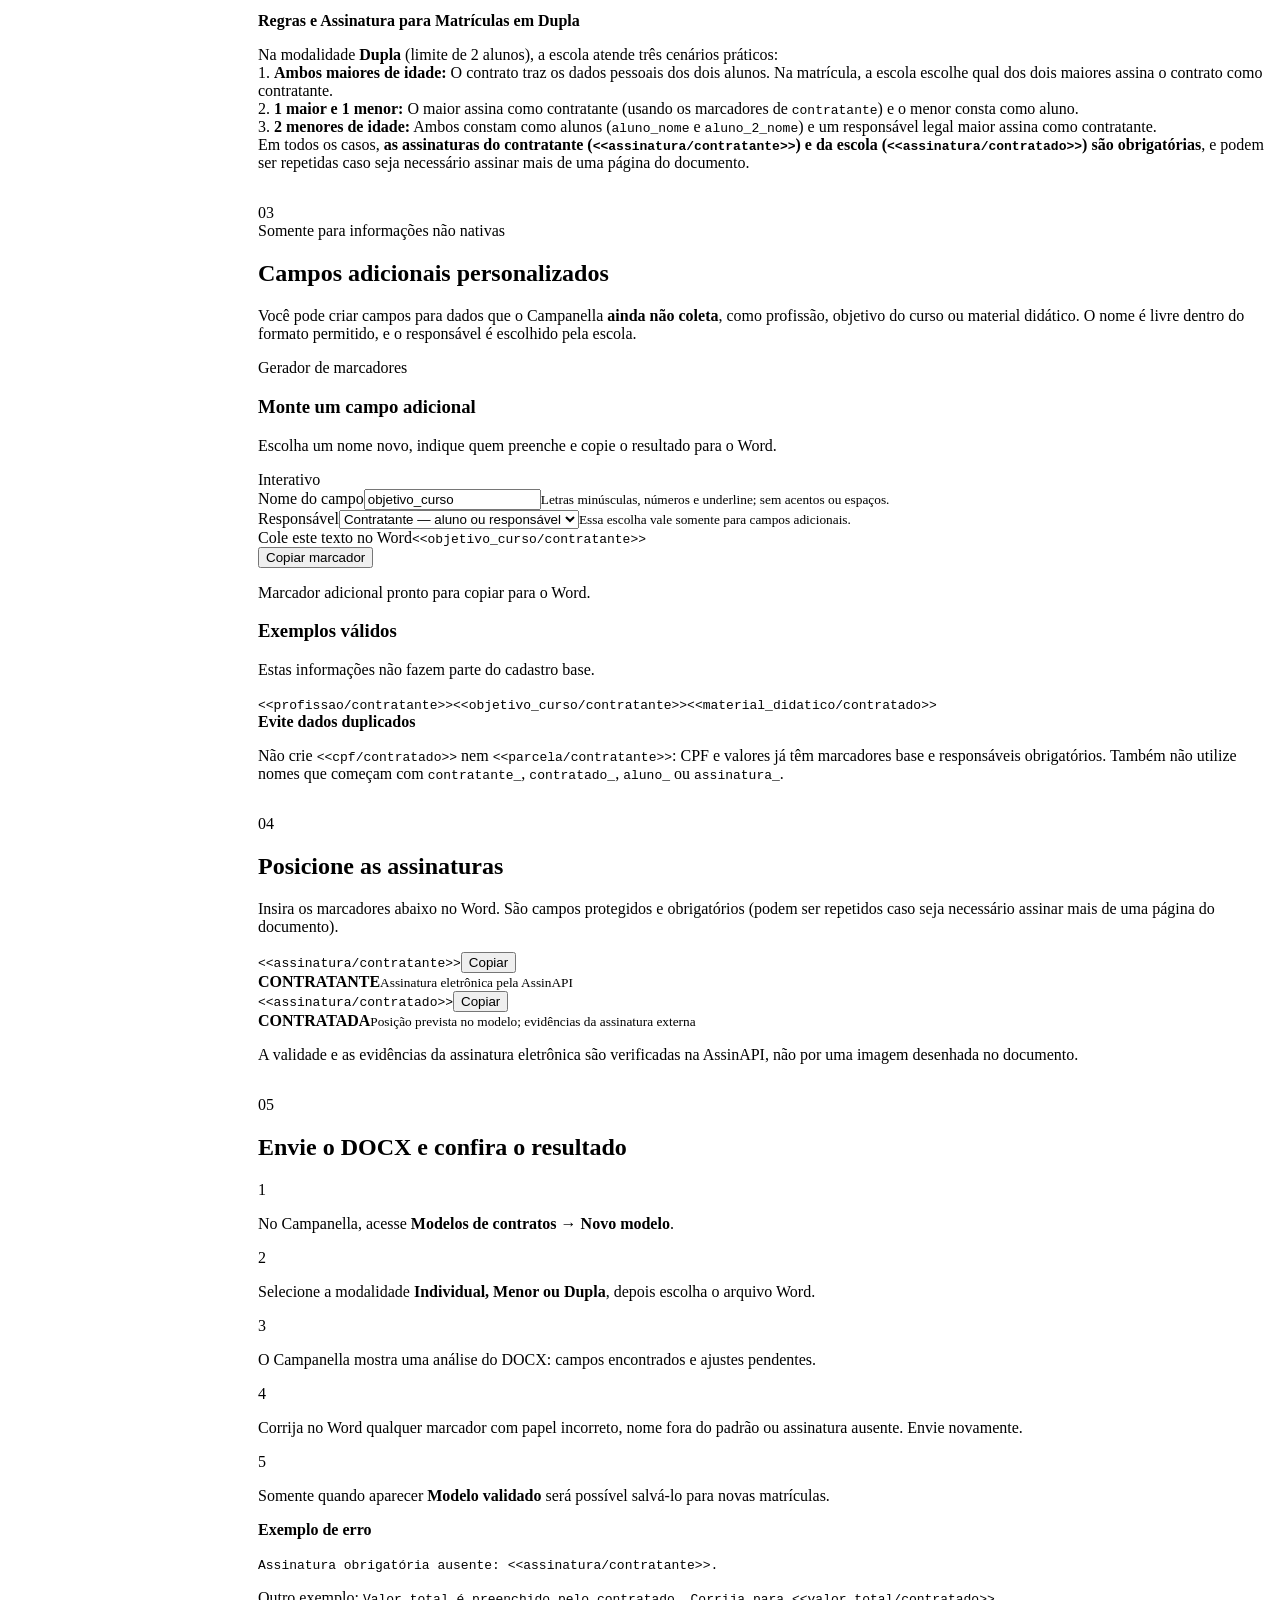
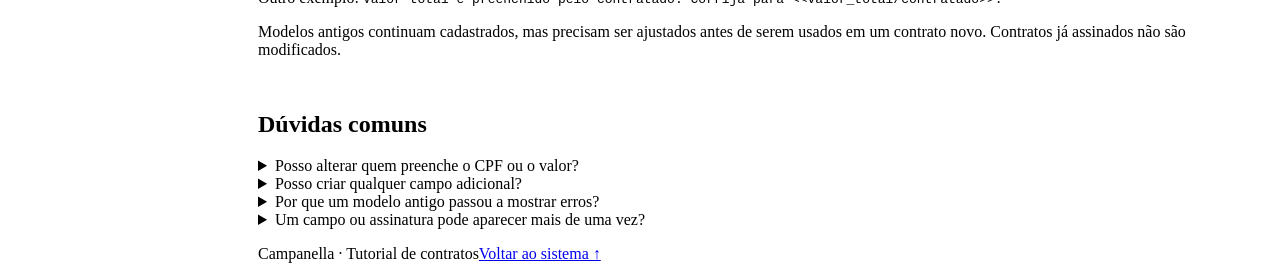
==== commit b4442f10: "feat(ui): apply helloPTO School Community design system and sidebar menu" ====
--- a/ajuda-contratos.html
+++ b/ajuda-contratos.html
@@ -4,8 +4,8 @@
 <link rel="apple-touch-icon" href="./assets/img/logo-icon-color.png">
 <link rel="preconnect" href="https://fonts.googleapis.com">
 <link rel="preconnect" href="https://fonts.gstatic.com" crossorigin>
-<link href="https://fonts.googleapis.com/css2?family=Inter:wght@400;500;600;700&display=swap" rel="stylesheet">
-<link rel="stylesheet" href="./css/ajuda-contratos.css?v=8.0.0">
+<link href="https://fonts.googleapis.com/css2?family=Lato:wght@400;500;700;900&display=swap" rel="stylesheet">
+<link rel="stylesheet" href="./css/ajuda-contratos.css?v=8.0.1">
 </head>
 <body><header class="guide-top"><div class="guide-top-inner"><a class="guide-brand" href="./index.html"><img class="brand-logo brand-logo-light" src="./assets/img/logo-horizontal-color.png" alt="Campanella" style="height:28px"></a><div style="display:flex;align-items:center;gap:12px"><a class="back" href="./index.html">← Voltar ao sistema</a></div></div></header>
 <main class="guide-layout"><aside class="guide-sidebar" aria-label="Navegação"><div class="guide-nav-title">Neste tutorial</div><nav class="guide-nav">
--- a/css/ajuda-contratos.css
+++ b/css/ajuda-contratos.css
@@ -1,5 +1,6 @@
 /* ==========================================================================
-   Campanella Contract Guide (ajuda-contratos.html) — Clean Light Design System
+   Campanella Contract Guide (ajuda-contratos.html) — helloPTO Design System
+   Palette: Brand Blue #5082E5 | Brand Dark #1D2939 | Background Grey #F2F2F2
    ========================================================================== */
 
 .guide-body {
@@ -12,10 +13,10 @@
   position: sticky;
   top: 0;
   z-index: 40;
-  height: 56px;
+  height: 60px;
   padding: 0 24px;
-  background: var(--bg-surface);
-  border-bottom: 1px solid var(--border);
+  background: var(--primary);
+  color: #FFFFFF;
   display: flex;
   align-items: center;
   justify-content: space-between;
@@ -25,15 +26,16 @@
 .guide-brand {
   display: flex;
   align-items: center;
-  gap: 10px;
+  gap: 12px;
 }
 
 .guide-brand-logo {
-  width: 32px;
-  height: 32px;
+  width: 34px;
+  height: 34px;
   border-radius: var(--radius-sm);
   overflow: hidden;
-  border: 1px solid var(--border);
+  border: 1px solid rgba(255, 255, 255, 0.28);
+  background: #FFFFFF;
   flex-shrink: 0;
 }
 
@@ -44,14 +46,14 @@
 }
 
 .guide-brand-title {
-  font-size: 14px;
-  font-weight: 700;
-  color: var(--text);
+  font-size: 15px;
+  font-weight: 700;
+  color: #FFFFFF;
 }
 
 .guide-brand-sub {
-  font-size: 11.5px;
-  color: var(--text-muted);
+  font-size: 12px;
+  color: rgba(255, 255, 255, 0.85);
 }
 
 .guide-topbar-actions {
@@ -63,7 +65,7 @@
 .guide-shell {
   max-width: 1240px;
   margin: 0 auto;
-  padding: 20px 24px 48px;
+  padding: 24px 24px 48px;
   display: flex;
   flex-direction: column;
   gap: 20px;
@@ -72,8 +74,8 @@
 .guide-hero {
   background: var(--bg-surface);
   border: 1px solid var(--border);
-  border-radius: var(--radius-md);
-  padding: 20px 24px;
+  border-radius: var(--radius-lg);
+  padding: 22px 24px;
   display: grid;
   grid-template-columns: minmax(0, 1.5fr) minmax(260px, 1fr);
   gap: 20px;
@@ -85,24 +87,23 @@
   align-items: center;
   padding: 3px 10px;
   border-radius: 999px;
-  background: var(--primary-soft);
-  color: var(--primary);
-  border: 1px solid var(--primary-border);
+  background: var(--info-bg);
+  color: var(--info);
   font-size: 11px;
-  font-weight: 600;
+  font-weight: 700;
   margin-bottom: 8px;
 }
 
 .guide-hero h1 {
-  font-size: 20px;
-  font-weight: 700;
-  color: var(--text);
-  letter-spacing: -0.02em;
+  font-size: 24px;
+  font-weight: 700;
+  color: var(--text);
+  letter-spacing: -0.01em;
   margin-bottom: 8px;
 }
 
 .guide-hero p {
-  font-size: 13px;
+  font-size: 13.5px;
   color: var(--text-muted);
   line-height: 1.55;
 }
@@ -118,12 +119,12 @@
 .guide-hero-card {
   background: var(--bg-muted);
   border: 1px solid var(--border);
-  border-radius: var(--radius-sm);
+  border-radius: var(--radius-md);
   padding: 14px 16px;
 }
 
 .guide-hero-card-title {
-  font-size: 12.5px;
+  font-size: 13px;
   font-weight: 700;
   color: var(--text);
   margin-bottom: 8px;
@@ -134,7 +135,7 @@
   display: flex;
   flex-direction: column;
   gap: 6px;
-  font-size: 12px;
+  font-size: 12.5px;
   color: var(--text-muted);
 }
 
@@ -150,8 +151,8 @@
   top: 76px;
   background: var(--bg-surface);
   border: 1px solid var(--border);
-  border-radius: var(--radius-md);
-  padding: 12px;
+  border-radius: var(--radius-lg);
+  padding: 14px;
   display: flex;
   flex-direction: column;
   gap: 4px;
@@ -161,22 +162,22 @@
   font-size: 11px;
   font-weight: 700;
   text-transform: uppercase;
-  letter-spacing: 0.04em;
+  letter-spacing: 0.05em;
   color: var(--text-subtle);
   padding: 4px 8px 6px;
 }
 
 .guide-toc a {
-  padding: 6px 8px;
-  border-radius: var(--radius-sm);
-  font-size: 12.5px;
+  padding: 7px 10px;
+  border-radius: var(--radius-sm);
+  font-size: 13px;
   color: var(--text-muted);
   font-weight: 500;
 }
 
 .guide-toc a:hover {
   background: var(--bg-hover);
-  color: var(--text);
+  color: var(--primary);
 }
 
 .guide-main {
@@ -188,8 +189,8 @@
 .guide-section {
   background: var(--bg-surface);
   border: 1px solid var(--border);
-  border-radius: var(--radius-md);
-  padding: 18px 20px;
+  border-radius: var(--radius-lg);
+  padding: 20px 22px;
   display: flex;
   flex-direction: column;
   gap: 12px;
@@ -197,20 +198,20 @@
 }
 
 .guide-section h2 {
-  font-size: 16px;
+  font-size: 18px;
   font-weight: 700;
   color: var(--text);
 }
 
 .guide-section h3 {
-  font-size: 13.5px;
+  font-size: 14px;
   font-weight: 700;
   color: var(--text);
 }
 
 .guide-section p,
 .guide-section li {
-  font-size: 13px;
+  font-size: 13.5px;
   color: var(--text-muted);
   line-height: 1.55;
 }
@@ -224,8 +225,8 @@
 .guide-step {
   background: var(--bg-muted);
   border: 1px solid var(--border);
-  border-radius: var(--radius-sm);
-  padding: 12px 14px;
+  border-radius: var(--radius-md);
+  padding: 14px 16px;
 }
 
 .guide-callout {
@@ -233,14 +234,14 @@
   border: 1px solid var(--info-border);
   color: var(--info-text);
   border-radius: var(--radius-sm);
-  padding: 10px 14px;
-  font-size: 12.5px;
+  padding: 12px 14px;
+  font-size: 13px;
 }
 
 .guide-table-wrap {
   overflow-x: auto;
   border: 1px solid var(--border);
-  border-radius: var(--radius-sm);
+  border-radius: var(--radius-md);
 }
 
 .guide-table {
@@ -250,16 +251,16 @@
 
 .guide-table th,
 .guide-table td {
-  padding: 8px 12px;
+  padding: 10px 14px;
   border-bottom: 1px solid var(--border-subtle);
   text-align: left;
-  font-size: 12.5px;
+  font-size: 13px;
 }
 
 .guide-table th {
   background: var(--bg-muted);
   font-size: 11px;
-  font-weight: 600;
+  font-weight: 700;
   text-transform: uppercase;
   color: var(--text-muted);
 }
